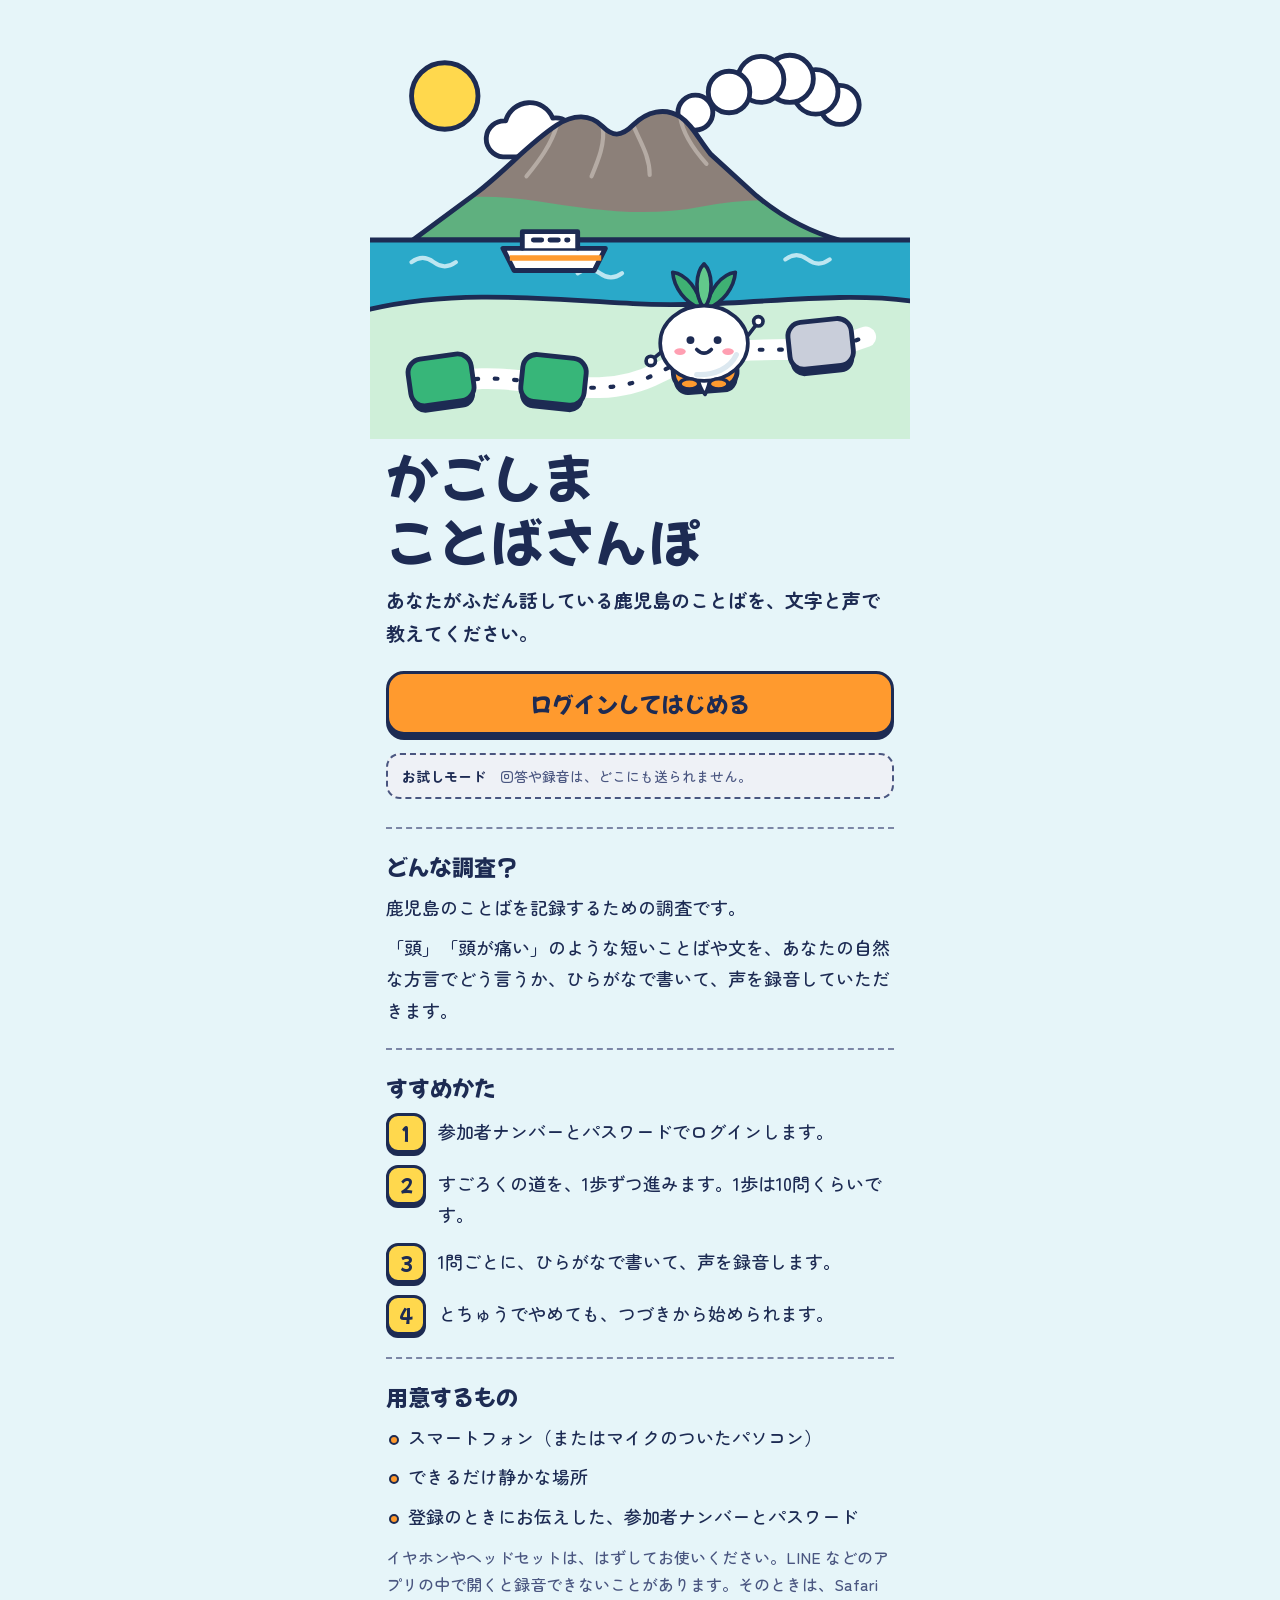
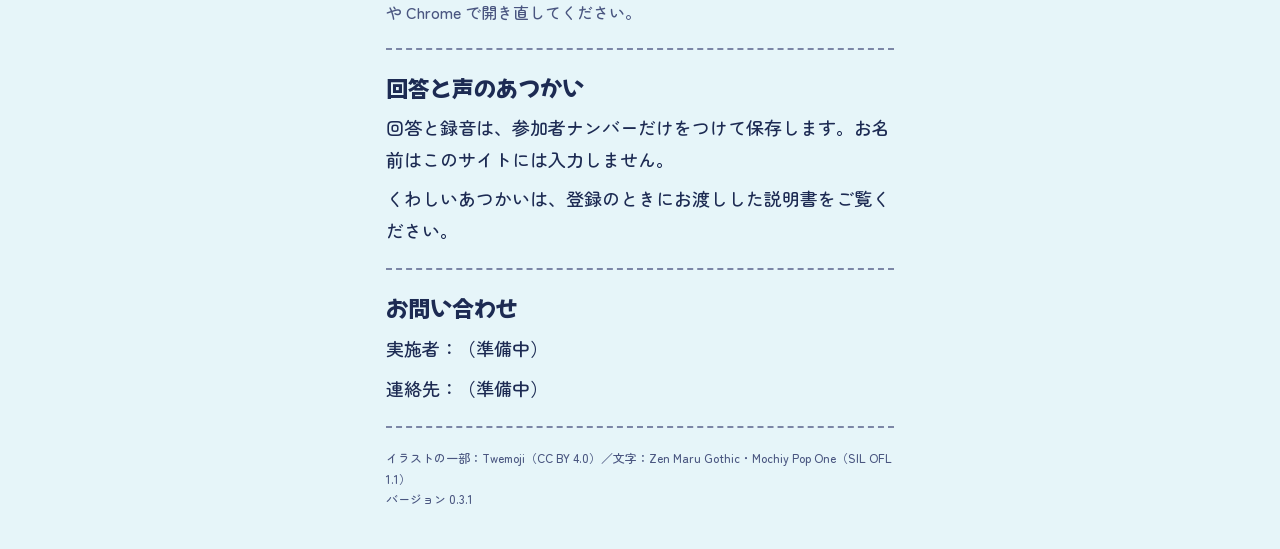
==== index.html @ e58aa7fc "はじめのマスの呼び名を「ふりだし」から「スタート」に変える（0.3.1） 「ふりだし」は「積み重ねてきたものが最初にもどる」という意味でも使われるため。 地図のマス、読み上げ用の説明、録音のれんしゅう" ====
<!doctype html>
<html lang="ja">
<head>
<meta charset="utf-8">
<meta name="viewport" content="width=device-width, initial-scale=1, viewport-fit=cover">
<meta name="color-scheme" content="light">
<meta name="theme-color" content="#E6F5F9">
<meta name="robots" content="noindex">
<title>かごしま ことばさんぽ</title>
<link rel="icon" href="images/favicon.svg" type="image/svg+xml">
<link rel="stylesheet" href="css/fonts.css?v=4">
<link rel="stylesheet" href="css/styles.css?v=4">
</head>
<body>
<div id="app" class="app">
  <!-- 画面のプログラムが動くまで（または動かないとき）に見える案内 -->
  <div class="boot" id="boot">
    <p class="boot__title">かごしま ことばさんぽ</p>
    <p class="boot__msg" id="boot-msg">読みこんでいます…</p>
    <noscript>
      <p class="boot__msg">このページを使うには、ブラウザの JavaScript を「オン」にしてください。</p>
    </noscript>
  </div>
</div>
<div id="layer" class="layer"></div>

<script>
  // 数秒たっても画面が出ないときの案内（古いブラウザなど）
  window.setTimeout(function () {
    var el = document.getElementById('boot-msg');
    if (el) el.textContent = '画面を表示できませんでした。ブラウザを新しくするか、別のブラウザ（Chrome や Safari）でお試しください。';
  }, 8000);
</script>
<script src="config.js?v=4"></script>
<script src="js/util.js?v=4"></script>
<script src="js/art.js?v=4"></script>
<script src="js/demo-data.js?v=4"></script>
<script src="js/api.js?v=4"></script>
<script src="js/db.js?v=4"></script>
<script src="js/sync.js?v=4"></script>
<script src="js/recorder.js?v=4"></script>
<script src="js/screens.js?v=4"></script>
<script src="js/app.js?v=4"></script>
</body>
</html>
---- css/fonts.css ----
/* 自動生成（tools/build-assets.js）。フォントはサイト内に置き、外部サービスへは接続しません。 */
@font-face {
  font-family: 'Zen Maru Gothic';
  font-style: normal;
  font-display: swap;
  font-weight: 500;
  src: url(../fonts/zen-maru-gothic/zen-maru-gothic-2-500-normal.woff2) format('woff2');
  unicode-range: U+ffd7,U+ffda-ffdc,U+ffe0-ffe2,U+ffe4,U+ffe6,U+ffe8-ffee,U+1f100-1f10c,U+1f110-1f16c,U+1f170-1f1ac,U+1f200-1f202,U+1f210-1f234;
}

@font-face {
  font-family: 'Zen Maru Gothic';
  font-style: normal;
  font-display: swap;
  font-weight: 500;
  src: url(../fonts/zen-maru-gothic/zen-maru-gothic-3-500-normal.woff2) format('woff2');
  unicode-range: U+fa10,U+fa12-fa6d,U+fb00-fb04,U+fe10-fe19,U+fe30-fe42,U+fe44-fe52,U+fe54-fe66,U+fe68-fe6b,U+ff02,U+ff04,U+ff07,U+ff51,U+ff5b,U+ff5d,U+ff5f-ff60,U+ff66,U+ff69,U+ff87,U+ffa1-ffbe,U+ffc2-ffc7,U+ffca-ffcf,U+ffd2-ffd6;
}

@font-face {
  font-family: 'Zen Maru Gothic';
  font-style: normal;
  font-display: swap;
  font-weight: 500;
  src: url(../fonts/zen-maru-gothic/zen-maru-gothic-4-500-normal.woff2) format('woff2');
  unicode-range: U+f92d-f959,U+f95b-f9f2,U+f9f4-fa0b,U+fa0e-fa0f;
}

@font-face {
  font-family: 'Zen Maru Gothic';
  font-style: normal;
  font-display: swap;
  font-weight: 500;
  src: url(../fonts/zen-maru-gothic/zen-maru-gothic-5-500-normal.woff2) format('woff2');
  unicode-range: U+9e8b-9e8c,U+9e8e-9e8f,U+9e91-9e92,U+9e95-9e96,U+9e98,U+9e9b,U+9e9d-9e9e,U+9ea4-9ea5,U+9ea8-9eaa,U+9eac-9eb0,U+9eb3-9eb5,U+9eb8,U+9ebc-9ebf,U+9ec3,U+9ec6,U+9ec8,U+9ecb-9ecd,U+9ecf-9ed1,U+9ed4-9ed5,U+9ed8,U+9edb-9ee0,U+9ee4-9ee5,U+9ee7-9ee8,U+9eec-9ef2,U+9ef4-9ef9,U+9efb-9eff,U+9f02-9f03,U+9f07-9f09,U+9f0e-9f12,U+9f14-9f17,U+9f19-9f1b,U+9f1f-9f22,U+9f26,U+9f2a-9f2c,U+9f2f,U+9f31-9f32,U+9f34,U+9f37,U+9f39-9f3a,U+9f3c-9f3f,U+9f41,U+9f43-9f47,U+9f4a,U+9f4e-9f50,U+9f52-9f58,U+9f5a,U+9f5d-9f61,U+9f63,U+9f66-9f6a,U+9f6c-9f73,U+9f75-9f77,U+9f7a,U+9f7d,U+9f7f,U+9f8f-9f92,U+9f94-9f97,U+9f99,U+9f9c-9fa3,U+9fa5,U+9fb4,U+9fbc-9fc2,U+9fc4,U+9fc6,U+9fcc,U+f900-f92c;
}

@font-face {
  font-family: 'Zen Maru Gothic';
  font-style: normal;
  font-display: swap;
  font-weight: 500;
  src: url(../fonts/zen-maru-gothic/zen-maru-gothic-6-500-normal.woff2) format('woff2');
  unicode-range: U+9c3e,U+9c41,U+9c43-9c4a,U+9c4e-9c50,U+9c52-9c54,U+9c56,U+9c58,U+9c5a-9c61,U+9c63,U+9c65,U+9c67-9c6b,U+9c6d-9c6e,U+9c70,U+9c72,U+9c75-9c78,U+9c7a-9c7c,U+9ce6-9ce7,U+9ceb-9cec,U+9cf0,U+9cf2,U+9cf6-9cf7,U+9cf9,U+9d02-9d03,U+9d06-9d09,U+9d0b,U+9d0e,U+9d11-9d12,U+9d15,U+9d17-9d18,U+9d1b-9d1f,U+9d23,U+9d26,U+9d2a-9d2c,U+9d2f-9d30,U+9d32-9d34,U+9d3a,U+9d3c-9d3f,U+9d41-9d48,U+9d4a,U+9d50-9d54,U+9d59,U+9d5d-9d65,U+9d69-9d6c,U+9d6f-9d70,U+9d72-9d73,U+9d76-9d77,U+9d7a-9d7c,U+9d7e,U+9d83-9d84,U+9d86-9d87,U+9d89-9d8a,U+9d8d-9d8e,U+9d92-9d93,U+9d95-9d9a,U+9da1,U+9da4,U+9da9-9dac,U+9dae,U+9db1-9db2,U+9db5,U+9db8-9dbd,U+9dbf-9dc4,U+9dc6-9dc7,U+9dc9-9dca,U+9dcf,U+9dd3-9dd7,U+9dd9-9dda,U+9dde-9de0,U+9de3,U+9de5-9de7,U+9de9,U+9deb,U+9ded-9df0,U+9df3-9df4,U+9df8,U+9dfd-9dfe,U+9e02,U+9e07,U+9e0a,U+9e0d-9e0e,U+9e10-9e12,U+9e15-9e16,U+9e19-9e1f,U+9e75,U+9e79-9e7d,U+9e80-9e85,U+9e87-9e88;
}

@font-face {
  font-family: 'Zen Maru Gothic';
  font-style: normal;
  font-display: swap;
  font-weight: 500;
  src: url(../fonts/zen-maru-gothic/zen-maru-gothic-7-500-normal.woff2) format('woff2');
  unicode-range: U+9ae5-9ae7,U+9ae9,U+9aeb-9aec,U+9aee-9aef,U+9af1-9af5,U+9af7,U+9af9-9afb,U+9afd,U+9aff-9b06,U+9b08-9b09,U+9b0b-9b0e,U+9b10,U+9b12,U+9b16,U+9b18-9b1d,U+9b1f-9b20,U+9b22-9b23,U+9b25-9b2f,U+9b32-9b35,U+9b37,U+9b39-9b3b,U+9b3d,U+9b43-9b44,U+9b48,U+9b4b-9b4f,U+9b51,U+9b55-9b58,U+9b5b,U+9b5e,U+9b61,U+9b63,U+9b65-9b66,U+9b68,U+9b6a-9b6f,U+9b72-9b79,U+9b7f-9b80,U+9b83-9b87,U+9b89-9b8b,U+9b8d,U+9b8f-9b94,U+9b96-9b97,U+9b9a,U+9b9d-9ba0,U+9ba6-9ba7,U+9ba9-9baa,U+9bac,U+9bb0-9bb2,U+9bb4,U+9bb7-9bb9,U+9bbb-9bbc,U+9bbe-9bc1,U+9bc6-9bc8,U+9bca,U+9bce-9bd2,U+9bd4,U+9bd7-9bd8,U+9bdd,U+9bdf,U+9be1-9be5,U+9be7,U+9bea-9beb,U+9bee-9bf3,U+9bf5,U+9bf7-9bfa,U+9bfd,U+9bff-9c00,U+9c02,U+9c04,U+9c06,U+9c08-9c0d,U+9c0f-9c16,U+9c18-9c1e,U+9c21-9c2a,U+9c2d-9c32,U+9c35-9c37,U+9c39-9c3a,U+9c3d;
}

@font-face {
  font-family: 'Zen Maru Gothic';
  font-style: normal;
  font-display: swap;
  font-weight: 500;
  src: url(../fonts/zen-maru-gothic/zen-maru-gothic-8-500-normal.woff2) format('woff2');
  unicode-range: U+98eb,U+98ed-98ee,U+98f0-98f1,U+98f3,U+98f6,U+9902,U+9907-9909,U+9911-9912,U+9914-9918,U+991a-9922,U+9924,U+9926-9927,U+992b-992c,U+992e,U+9931-9935,U+9939-993e,U+9940-9942,U+9945-9949,U+994b-994e,U+9950-9952,U+9954-9955,U+9958-9959,U+995b-995c,U+995e-9960,U+9963,U+9997-9998,U+999b,U+999d-999f,U+99a3,U+99a5-99a6,U+99a8,U+99ad-99ae,U+99b0-99b2,U+99b5,U+99b9-99ba,U+99bc-99bd,U+99bf,U+99c1,U+99c3,U+99c8-99c9,U+99d1,U+99d3-99d5,U+99d8-99df,U+99e1-99e2,U+99e7,U+99ea-99ee,U+99f0-99f2,U+99f4-99f5,U+99f8-99f9,U+99fb-99fe,U+9a01-9a05,U+9a08,U+9a0a-9a0c,U+9a0f-9a11,U+9a16,U+9a1a,U+9a1e,U+9a20,U+9a22-9a24,U+9a27,U+9a2b,U+9a2d-9a2e,U+9a31,U+9a33,U+9a35-9a38,U+9a3e,U+9a40-9a45,U+9a47,U+9a4a-9a4e,U+9a51-9a52,U+9a54-9a58,U+9a5b,U+9a5d,U+9a5f,U+9a62,U+9a64-9a65,U+9a69-9a6c,U+9aaa,U+9aac-9ab0,U+9ab2,U+9ab4-9ab7,U+9ab9,U+9abb-9ac1,U+9ac3,U+9ac6,U+9ac8,U+9ace-9ad3,U+9ad5-9ad7,U+9adb-9adc,U+9ade-9ae0,U+9ae2-9ae4;
}

@font-face {
  font-family: 'Zen Maru Gothic';
  font-style: normal;
  font-display: swap;
  font-weight: 500;
  src: url(../fonts/zen-maru-gothic/zen-maru-gothic-9-500-normal.woff2) format('woff2');
  unicode-range: U+971d,U+9721-9724,U+9728,U+972a,U+9730-9731,U+9733,U+9736,U+9738-9739,U+973b,U+973d-973e,U+9741-9744,U+9746-974a,U+974d-974f,U+9751,U+9755,U+9757-9758,U+975a-975c,U+9760-9761,U+9763-9764,U+9766-9768,U+976a-976b,U+976e,U+9771,U+9773,U+9776-977d,U+977f-9781,U+9785-9786,U+9789,U+978b,U+978f-9790,U+9795-9797,U+9799-979a,U+979c,U+979e-97a0,U+97a2-97a3,U+97a6,U+97a8,U+97ab-97ac,U+97ae,U+97b1-97b6,U+97b8-97ba,U+97bc,U+97be-97bf,U+97c1,U+97c3-97ce,U+97d0-97d1,U+97d4,U+97d7-97d9,U+97db-97de,U+97e0-97e1,U+97e4,U+97e6,U+97ed-97ef,U+97f1-97f2,U+97f4-97f8,U+97fa,U+9804,U+9807,U+980a,U+980c-980f,U+9814,U+9816-9817,U+9819-981a,U+981c,U+981e,U+9820-9821,U+9823-9826,U+982b,U+982e-9830,U+9832-9835,U+9837,U+9839,U+983d-983e,U+9844,U+9846-9847,U+984a-984b,U+984f,U+9851-9853,U+9856-9857,U+9859-985b,U+9862-9863,U+9865-9866,U+986a-986c,U+986f-9871,U+9873-9875,U+98aa-98ab,U+98ad-98ae,U+98b0-98b1,U+98b4,U+98b6-98b8,U+98ba-98bc,U+98bf,U+98c2-98c8,U+98cb-98cc,U+98ce,U+98dc,U+98de,U+98e0-98e1,U+98e3,U+98e5-98e7,U+98e9-98ea;
}

@font-face {
  font-family: 'Zen Maru Gothic';
  font-style: normal;
  font-display: swap;
  font-weight: 500;
  src: url(../fonts/zen-maru-gothic/zen-maru-gothic-10-500-normal.woff2) format('woff2');
  unicode-range: U+944a,U+944c,U+9452-9453,U+9455,U+9459-945c,U+945e-9463,U+9468,U+946a-946b,U+946d-9472,U+9475,U+9477,U+947c-947f,U+9481,U+9483-9485,U+9578-9579,U+957e-957f,U+9582,U+9584,U+9586-9588,U+958a,U+958c-958f,U+9592,U+9594,U+9596,U+9598-9599,U+959d-95a1,U+95a4,U+95a6-95a9,U+95ab-95ad,U+95b1,U+95b4,U+95b6,U+95b9-95bf,U+95c3,U+95c6,U+95c8-95cd,U+95d0-95d6,U+95d9-95da,U+95dc-95e2,U+95e4-95e6,U+95e8,U+961d-961e,U+9621-9622,U+9624-9626,U+9628,U+962c,U+962e-962f,U+9631,U+9633-9634,U+9637-963a,U+963c-963d,U+9641-9642,U+964b-964c,U+964f,U+9652,U+9654,U+9656-9658,U+965c-965f,U+9661,U+9666,U+966a,U+966c,U+966e,U+9672,U+9674,U+9677,U+967b-967c,U+967e-967f,U+9681-9684,U+9689,U+968b,U+968d,U+9691,U+9695-9698,U+969a,U+969d,U+969f,U+96a4-96aa,U+96ae-96b4,U+96b6,U+96b8-96bb,U+96bd,U+96c1,U+96c9-96cb,U+96cd-96ce,U+96d2,U+96d5-96d6,U+96d8-96da,U+96dc-96df,U+96e9,U+96ef,U+96f1,U+96f9-96fa,U+9702-9706,U+9708-9709,U+970d-970f,U+9711,U+9713-9714,U+9716,U+9719-971b;
}

@font-face {
  font-family: 'Zen Maru Gothic';
  font-style: normal;
  font-display: swap;
  font-weight: 500;
  src: url(../fonts/zen-maru-gothic/zen-maru-gothic-11-500-normal.woff2) format('woff2');
  unicode-range: U+92bc-92bd,U+92bf-92c3,U+92c5-92c8,U+92cb-92d0,U+92d2-92d3,U+92d5,U+92d7-92d9,U+92dc-92dd,U+92df-92e1,U+92e3-92e5,U+92e7-92ea,U+92ec,U+92ee,U+92f0,U+92f2,U+92f7-92fb,U+92ff-9300,U+9302,U+9304,U+9308,U+930d,U+930f-9311,U+9314-9315,U+9318-931a,U+931c-931f,U+9321-9325,U+9327-932b,U+932e,U+9333-9337,U+933a-933b,U+9344,U+9347-934a,U+934d,U+9350-9352,U+9354-9358,U+935a,U+935c,U+935e,U+9360,U+9364-9365,U+9367,U+9369-936d,U+936f-9371,U+9373-9374,U+9376,U+937a,U+937d-9382,U+9388,U+938a-938b,U+938d,U+938f,U+9392,U+9394-9395,U+9397-9398,U+939a-939b,U+939e,U+93a1,U+93a3-93a4,U+93a6,U+93a8-93a9,U+93ab-93ad,U+93b0,U+93b4-93b6,U+93b9-93bb,U+93c1,U+93c3-93cd,U+93d0-93d1,U+93d3,U+93d6-93d9,U+93dc-93df,U+93e2,U+93e4-93e8,U+93f1,U+93f5,U+93f7-93fb,U+93fd,U+9401-9404,U+9407-9409,U+940d-9410,U+9413-9417,U+9419-941a,U+941f,U+9421,U+942b,U+942e-942f,U+9431-9434,U+9436,U+9438,U+943a-943b,U+943d,U+943f,U+9441,U+9443-9445,U+9448;
}

@font-face {
  font-family: 'Zen Maru Gothic';
  font-style: normal;
  font-display: swap;
  font-weight: 500;
  src: url(../fonts/zen-maru-gothic/zen-maru-gothic-12-500-normal.woff2) format('woff2');
  unicode-range: U+9143,U+9146-914c,U+914f,U+9153,U+9156-915b,U+9161,U+9163-9165,U+9167,U+9169,U+916d,U+9172-9174,U+9179-917b,U+9181-9183,U+9185-9187,U+9189-918b,U+918e,U+9191,U+9193-9195,U+9197-9198,U+919e,U+91a1-91a2,U+91a6,U+91a8,U+91aa-91b6,U+91ba-91bd,U+91bf-91c6,U+91c9,U+91cb,U+91d0,U+91d3-91d4,U+91d6-91d7,U+91d9-91db,U+91de-91df,U+91e1,U+91e4-91e6,U+91e9-91ea,U+91ec-91f1,U+91f5-91f7,U+91f9,U+91fb-91fd,U+91ff-9201,U+9204-9207,U+9209-920a,U+920c,U+920e,U+9210-9218,U+921c-921e,U+9223-9226,U+9228-9229,U+922c,U+922e-9230,U+9233,U+9235-923a,U+923c,U+923e-9240,U+9242-9243,U+9245-924b,U+924d-9251,U+9256-925a,U+925c-925e,U+9260-9261,U+9264-9269,U+926e-9270,U+9275-9279,U+927b-927f,U+9288-928a,U+928d-928e,U+9291-9293,U+9295-9297,U+9299,U+929b-929c,U+929f-92a0,U+92a4-92a5,U+92a7-92a8,U+92ab,U+92af,U+92b2-92b3,U+92b6-92bb;
}

@font-face {
  font-family: 'Zen Maru Gothic';
  font-style: normal;
  font-display: swap;
  font-weight: 500;
  src: url(../fonts/zen-maru-gothic/zen-maru-gothic-13-500-normal.woff2) format('woff2');
  unicode-range: U+8f52-8f55,U+8f57-8f58,U+8f5c-8f5e,U+8f61-8f66,U+8f9c-8f9d,U+8f9f-8fa2,U+8fa4-8fa8,U+8fad-8faf,U+8fb4-8fb8,U+8fbe,U+8fc0-8fc2,U+8fc6,U+8fc8,U+8fca-8fcb,U+8fcd,U+8fd0,U+8fd2-8fd3,U+8fd5,U+8fda,U+8fe0,U+8fe2-8fe5,U+8fe8-8fea,U+8fed-8fef,U+8ff1,U+8ff4-8ff6,U+8ff8-8ffb,U+8ffe,U+9002,U+9004-9005,U+9008,U+900b-900e,U+9011,U+9013,U+9015-9016,U+9018,U+901b,U+901e,U+9021,U+9027-902a,U+902c-902d,U+902f,U+9033-9037,U+9039,U+903c,U+903e-903f,U+9041,U+9043-9044,U+9049,U+904c,U+904f-9052,U+9056,U+9058,U+905b-905e,U+9062,U+9066-9068,U+906c,U+906f-9070,U+9072,U+9074,U+9076,U+9079,U+9080-9083,U+9085,U+9087-9088,U+908b-908c,U+908e-9090,U+9095,U+9097-9099,U+909b,U+90a0-90a2,U+90a5,U+90a8,U+90af-90b6,U+90bd-90be,U+90c3-90c5,U+90c7-90c9,U+90cc,U+90d2,U+90d5,U+90d7-90d9,U+90db-90df,U+90e2,U+90e4-90e5,U+90eb,U+90ef-90f0,U+90f2,U+90f4,U+90f6,U+90fe-9100,U+9102,U+9104-9106,U+9108,U+910d,U+9110,U+9112,U+9114-911a,U+911c,U+911e,U+9120,U+9122-9123,U+9125,U+9127,U+9129,U+912d-9132,U+9134,U+9136-9137,U+9139-913a,U+913c-913d;
}

@font-face {
  font-family: 'Zen Maru Gothic';
  font-style: normal;
  font-display: swap;
  font-weight: 500;
  src: url(../fonts/zen-maru-gothic/zen-maru-gothic-14-500-normal.woff2) format('woff2');
  unicode-range: U+8dc0,U+8dc2,U+8dc5-8dc8,U+8dca-8dcc,U+8dce-8dcf,U+8dd1,U+8dd4-8dd7,U+8dd9-8ddb,U+8ddf,U+8de3-8de5,U+8de7,U+8dea-8dec,U+8df0-8df2,U+8df4,U+8dfc-8dfd,U+8dff,U+8e01,U+8e04-8e06,U+8e08-8e09,U+8e0b-8e0c,U+8e10-8e11,U+8e14,U+8e16,U+8e1d-8e23,U+8e26-8e27,U+8e30-8e31,U+8e33-8e39,U+8e3d,U+8e40-8e42,U+8e44,U+8e47-8e50,U+8e54-8e55,U+8e59,U+8e5b-8e64,U+8e69,U+8e6c-8e6d,U+8e6f-8e72,U+8e75-8e77,U+8e79-8e7c,U+8e81-8e85,U+8e89,U+8e8b,U+8e90-8e95,U+8e98-8e9b,U+8e9d-8e9e,U+8ea1-8ea2,U+8ea7,U+8ea9-8eaa,U+8eac-8eb1,U+8eb3,U+8eb5-8eb6,U+8eba-8ebb,U+8ebe,U+8ec0-8ec1,U+8ec3-8ec8,U+8ecb,U+8ecf,U+8ed1,U+8ed4,U+8edb-8edc,U+8ee3,U+8ee8,U+8eeb,U+8eed-8eee,U+8ef0-8ef1,U+8ef7,U+8ef9-8efc,U+8efe,U+8f00,U+8f02,U+8f05,U+8f07-8f08,U+8f0a,U+8f0f-8f10,U+8f12-8f13,U+8f15-8f19,U+8f1b-8f1c,U+8f1e-8f21,U+8f23,U+8f25-8f28,U+8f2b-8f2f,U+8f33-8f37,U+8f39-8f3b,U+8f3e,U+8f40-8f43,U+8f45-8f47,U+8f49-8f4a,U+8f4c-8f4f,U+8f51;
}

@font-face {
  font-family: 'Zen Maru Gothic';
  font-style: normal;
  font-display: swap;
  font-weight: 500;
  src: url(../fonts/zen-maru-gothic/zen-maru-gothic-15-500-normal.woff2) format('woff2');
  unicode-range: U+8b2d,U+8b30,U+8b37,U+8b3c,U+8b3e,U+8b41-8b46,U+8b48-8b49,U+8b4c-8b4f,U+8b51-8b54,U+8b56,U+8b59,U+8b5b,U+8b5e-8b5f,U+8b63,U+8b69,U+8b6b-8b6d,U+8b6f,U+8b71,U+8b74,U+8b76,U+8b78-8b79,U+8b7c-8b81,U+8b84-8b85,U+8b8a-8b8f,U+8b92-8b96,U+8b99-8b9a,U+8b9c-8ba0,U+8c38-8c3a,U+8c3d-8c3f,U+8c41,U+8c45,U+8c47-8c49,U+8c4b-8c4c,U+8c4e-8c51,U+8c53-8c55,U+8c57-8c59,U+8c5b,U+8c5d,U+8c62-8c64,U+8c66,U+8c68-8c69,U+8c6b-8c6d,U+8c73,U+8c75-8c76,U+8c78,U+8c7a-8c7c,U+8c7e,U+8c82,U+8c85-8c87,U+8c89-8c8b,U+8c8d-8c8e,U+8c90,U+8c92-8c94,U+8c98-8c99,U+8c9b-8c9c,U+8c9f,U+8ca4,U+8cad-8cae,U+8cb2-8cb3,U+8cb6,U+8cb9-8cba,U+8cbd,U+8cc1-8cc2,U+8cc4-8cc6,U+8cc8-8cc9,U+8ccb,U+8ccd-8ccf,U+8cd2,U+8cd5-8cd6,U+8cd9-8cda,U+8cdd,U+8ce1,U+8ce3-8ce4,U+8ce6,U+8ce8,U+8cec,U+8cef-8cf2,U+8cf4-8cf5,U+8cf7-8cf8,U+8cfa-8cfb,U+8cfd-8cff,U+8d01,U+8d03-8d04,U+8d07,U+8d09-8d0b,U+8d0d-8d10,U+8d12-8d14,U+8d16-8d17,U+8d1b-8d1d,U+8d65,U+8d67,U+8d69,U+8d6b-8d6e,U+8d71,U+8d73,U+8d76,U+8d7f,U+8d81-8d82,U+8d84,U+8d88,U+8d8d,U+8d90-8d91,U+8d95,U+8d99,U+8d9e-8da0,U+8da6,U+8da8,U+8dab-8dac,U+8daf,U+8db2,U+8db5,U+8db7,U+8db9-8dbc,U+8dbe;
}

@font-face {
  font-family: 'Zen Maru Gothic';
  font-style: normal;
  font-display: swap;
  font-weight: 500;
  src: url(../fonts/zen-maru-gothic/zen-maru-gothic-16-500-normal.woff2) format('woff2');
  unicode-range: U+8973-8975,U+8977,U+897a-897e,U+8980,U+8983,U+8988-898a,U+898d,U+8990,U+8993-8995,U+8998,U+899b-899c,U+899f-89a1,U+89a5-89a6,U+89a9,U+89ac,U+89af-89b0,U+89b2,U+89b4-89b7,U+89ba,U+89bc-89bd,U+89bf-89c1,U+89d4-89d8,U+89da,U+89dc-89dd,U+89e5,U+89e7,U+89e9,U+89eb,U+89ed,U+89f1,U+89f3-89f4,U+89f6,U+89f8-89f9,U+89fd,U+89ff,U+8a01,U+8a04-8a05,U+8a07,U+8a0c,U+8a0f-8a12,U+8a14-8a16,U+8a1b,U+8a1d-8a1e,U+8a20-8a22,U+8a24-8a26,U+8a2b-8a2c,U+8a2f,U+8a35-8a37,U+8a3b,U+8a3d-8a3e,U+8a40-8a41,U+8a43,U+8a45-8a49,U+8a4d-8a4e,U+8a51-8a54,U+8a56-8a58,U+8a5b-8a5d,U+8a61-8a62,U+8a65,U+8a67,U+8a6c-8a6d,U+8a75-8a77,U+8a79-8a7c,U+8a7e-8a80,U+8a82-8a86,U+8a8b,U+8a8f-8a92,U+8a96-8a97,U+8a99-8a9a,U+8a9f,U+8aa1,U+8aa3,U+8aa5-8aaa,U+8aae-8aaf,U+8ab3,U+8ab6-8ab7,U+8abb-8abc,U+8abe,U+8ac2-8ac4,U+8ac6,U+8ac8-8aca,U+8acc-8acd,U+8ad0-8ad1,U+8ad3-8ad5,U+8ad7,U+8ada-8ae2,U+8ae4,U+8ae7,U+8aeb-8aec,U+8aee,U+8af0-8af1,U+8af3-8af7,U+8afa,U+8afc,U+8aff,U+8b01-8b02,U+8b04-8b07,U+8b0a-8b0d,U+8b0f-8b11,U+8b14,U+8b16,U+8b1a,U+8b1c,U+8b1e-8b20,U+8b26,U+8b28,U+8b2b-8b2c;
}

@font-face {
  font-family: 'Zen Maru Gothic';
  font-style: normal;
  font-display: swap;
  font-weight: 500;
  src: url(../fonts/zen-maru-gothic/zen-maru-gothic-17-500-normal.woff2) format('woff2');
  unicode-range: U+87e2-87e6,U+87ea-87ed,U+87ef,U+87f1,U+87f3,U+87f5-87f8,U+87fa-87fb,U+87fe-87ff,U+8801,U+8803,U+8805-8807,U+8809-880b,U+880d-8816,U+8818-881c,U+881e-881f,U+8821-8822,U+8827-8828,U+882d-882e,U+8830-8832,U+8835-8836,U+8839-883c,U+8841-8845,U+8848-884b,U+884d-884e,U+8851-8852,U+8855-8856,U+8858-885a,U+885c,U+885e-8860,U+8862,U+8864,U+8869,U+886b,U+886e-886f,U+8871-8872,U+8875,U+8877,U+8879,U+887b,U+887d-887e,U+8880-8882,U+8888,U+888d,U+8892,U+8897-889c,U+889e-88a0,U+88a2,U+88a4,U+88a8,U+88aa,U+88ae,U+88b0-88b1,U+88b5,U+88b7,U+88ba,U+88bc-88c0,U+88c3-88c4,U+88c6,U+88ca-88ce,U+88d1-88d4,U+88d8-88d9,U+88db,U+88dd-88e1,U+88e7-88e8,U+88ef-88f2,U+88f4-88f5,U+88f7,U+88f9,U+88fc,U+8901-8902,U+8904,U+8906,U+890a,U+890c-890f,U+8913,U+8915-8916,U+8918-891a,U+891c-891e,U+8920,U+8925-8928,U+892a-892b,U+8930-8932,U+8935-893b,U+893e,U+8940-8946,U+8949,U+894c-894d,U+894f,U+8952,U+8956-8957,U+895a-895c,U+895e,U+8960-8964,U+8966,U+896a-896b,U+896d-8970;
}

@font-face {
  font-family: 'Zen Maru Gothic';
  font-style: normal;
  font-display: swap;
  font-weight: 500;
  src: url(../fonts/zen-maru-gothic/zen-maru-gothic-18-500-normal.woff2) format('woff2');
  unicode-range: U+8655-8659,U+865b,U+865d-8664,U+8667,U+8669,U+866c,U+866f,U+8671,U+8675-8677,U+867a-867b,U+867d,U+8687-8689,U+868b-868d,U+8691,U+8693,U+8695-8696,U+8698,U+869a,U+869c-869d,U+86a1,U+86a3-86a4,U+86a6-86ab,U+86ad,U+86af-86b1,U+86b3-86b9,U+86bf-86c1,U+86c3-86c6,U+86c9,U+86cb,U+86ce,U+86d1-86d2,U+86d4-86d5,U+86d7,U+86da,U+86dc,U+86de-86e0,U+86e3-86e7,U+86e9,U+86ec-86ed,U+86ef,U+86f8-86fe,U+8700,U+8703-870b,U+870d-8714,U+8719-871a,U+871e-871f,U+8721-8723,U+8725,U+8728-8729,U+872e-872f,U+8731-8732,U+8734,U+8737,U+8739-8740,U+8743,U+8745,U+8749,U+874b-874e,U+8751,U+8753,U+8755,U+8757-8759,U+875d,U+875f-8761,U+8763-8766,U+8768,U+876a,U+876e-876f,U+8771-8772,U+8774,U+8778,U+877b-877c,U+877f,U+8782-8789,U+878b-878c,U+878e,U+8790,U+8793,U+8795,U+8797-8799,U+879e-87a0,U+87a2-87a3,U+87a7,U+87ab-87af,U+87b1,U+87b3,U+87b5,U+87bb,U+87bd-87c1,U+87c4,U+87c6-87cb,U+87ce,U+87d0,U+87d2,U+87d5-87d6,U+87d9-87da,U+87dc,U+87df-87e0;
}

@font-face {
  font-family: 'Zen Maru Gothic';
  font-style: normal;
  font-display: swap;
  font-weight: 500;
  src: url(../fonts/zen-maru-gothic/zen-maru-gothic-19-500-normal.woff2) format('woff2');
  unicode-range: U+84b4,U+84b9-84bb,U+84bd-84c2,U+84c6-84ca,U+84cc-84d1,U+84d3,U+84d6,U+84d9-84da,U+84dc,U+84e7,U+84ea,U+84ec,U+84ef-84f2,U+84f4,U+84f7,U+84fa-84fd,U+84ff-8500,U+8502-8503,U+8506-8507,U+850c,U+850e,U+8510,U+8514-8515,U+8517-8518,U+851a-851c,U+851e-851f,U+8521-8525,U+8527,U+852a-852c,U+852f,U+8532-8534,U+8536,U+853e-8541,U+8543,U+8546,U+8548,U+854a-854b,U+854f-8553,U+8555-855a,U+855c-8564,U+8569-856b,U+856d,U+856f,U+8577,U+8579-857b,U+857d-8581,U+8585-8586,U+8588-858c,U+858f-8591,U+8593,U+8597-8598,U+859b-859d,U+859f-85a0,U+85a2,U+85a4-85a5,U+85a7-85a8,U+85ad-85b0,U+85b4,U+85b6-85ba,U+85bc-85bf,U+85c1-85c2,U+85c7,U+85c9-85cb,U+85ce-85d0,U+85d5,U+85d8-85da,U+85dc,U+85df-85e1,U+85e5-85e6,U+85e8,U+85ed,U+85f3-85f4,U+85f6-85f7,U+85f9-85fa,U+85fc,U+85fe-8600,U+8602,U+8604-8606,U+860a-860b,U+860d-860e,U+8610-8613,U+8616-861b,U+861e,U+8621-8622,U+8624,U+8627,U+8629,U+862f-8630,U+8636,U+8638-863a,U+863c-863d,U+863f-8642,U+8646,U+864d,U+8652-8654;
}

@font-face {
  font-family: 'Zen Maru Gothic';
  font-style: normal;
  font-display: swap;
  font-weight: 500;
  src: url(../fonts/zen-maru-gothic/zen-maru-gothic-20-500-normal.woff2) format('woff2');
  unicode-range: U+82e8,U+82ea,U+82ed,U+82ef,U+82f3-82f4,U+82f6-82f7,U+82f9,U+82fb,U+82fd-82fe,U+8300-8301,U+8303,U+8306-8308,U+830a-830c,U+8316-8318,U+831b,U+831d-831f,U+8321-8323,U+832b-8335,U+8337,U+833a,U+833c-833d,U+8340,U+8342-8347,U+834a,U+834d-8351,U+8353-8357,U+835a,U+8362-8363,U+8370,U+8373,U+8375,U+8378,U+837c-837d,U+837f-8380,U+8382,U+8384-8387,U+838a,U+838d-838e,U+8392-8396,U+8398-83a0,U+83a2,U+83a6-83ad,U+83b1,U+83b5,U+83bd-83c1,U+83c7,U+83c9,U+83ce-83d1,U+83d4,U+83d6,U+83d8,U+83dd,U+83df-83e1,U+83e5,U+83e8,U+83ea-83eb,U+83f0,U+83f2,U+83f4,U+83f6-83f9,U+83fb-83fd,U+8401,U+8403-8404,U+8406-8407,U+840a-840b,U+840d,U+840f,U+8411,U+8413,U+8415,U+8417,U+8419,U+8420,U+8422,U+842a,U+842f,U+8431,U+8435,U+8438-8439,U+843c,U+8445-8448,U+844a,U+844d-844f,U+8451-8452,U+8456,U+8458-845a,U+845c,U+845f-8462,U+8464-8467,U+8469-846b,U+846d-8470,U+8473-8474,U+8476-847a,U+847c-847d,U+8481-8482,U+8484-8485,U+848b,U+8490,U+8492-8493,U+8495,U+8497,U+849c,U+849e-849f,U+84a1,U+84a6,U+84a8-84aa,U+84ad,U+84af,U+84b1;
}

@font-face {
  font-family: 'Zen Maru Gothic';
  font-style: normal;
  font-display: swap;
  font-weight: 500;
  src: url(../fonts/zen-maru-gothic/zen-maru-gothic-21-500-normal.woff2) format('woff2');
  unicode-range: U+814a,U+814c,U+8151-8153,U+8157,U+815f-8161,U+8165-8169,U+816d-816f,U+8171,U+8173-8174,U+8177,U+8180-8186,U+8188,U+818a-818b,U+818e,U+8190,U+8193,U+8195-8196,U+8198,U+819b,U+819e,U+81a0,U+81a2,U+81a4,U+81a9,U+81ae,U+81b0,U+81b2,U+81b4-81b5,U+81b8,U+81ba-81bb,U+81bd-81be,U+81c0-81c3,U+81c5-81c6,U+81c8-81cb,U+81cd-81cf,U+81d1,U+81d5-81db,U+81dd-81e1,U+81e4-81e5,U+81e7,U+81eb-81ec,U+81ef-81f2,U+81f5-81f6,U+81f8-81fb,U+81fd-8205,U+8209-820b,U+820d,U+820f,U+8212-8214,U+8216,U+8219-821d,U+8221-8222,U+8228-8229,U+822b,U+822e,U+8232-8235,U+8237-8238,U+823a,U+823c,U+8240,U+8243-8246,U+8249,U+824b,U+824e-824f,U+8251,U+8256-825a,U+825c-825d,U+825f-8260,U+8262-8264,U+8267-8268,U+826a-826b,U+826d-826e,U+8271,U+8274,U+8277,U+8279,U+827b,U+827d-8281,U+8283-8284,U+8287,U+8289-828a,U+828d-828e,U+8291-8294,U+8296,U+8298-829b,U+829f-82a1,U+82a3-82a4,U+82a7-82ac,U+82ae,U+82b0,U+82b2,U+82b4,U+82b7,U+82ba-82bc,U+82be-82bf,U+82c5-82c6,U+82d0,U+82d2-82d3,U+82d5,U+82d9-82da,U+82dc,U+82de-82e4,U+82e7;
}

@font-face {
  font-family: 'Zen Maru Gothic';
  font-style: normal;
  font-display: swap;
  font-weight: 500;
  src: url(../fonts/zen-maru-gothic/zen-maru-gothic-22-500-normal.woff2) format('woff2');
  unicode-range: U+7f77-7f79,U+7f7d-7f80,U+7f82-7f83,U+7f86-7f88,U+7f8b-7f8d,U+7f8f-7f91,U+7f94,U+7f96-7f97,U+7f9a,U+7f9c-7f9d,U+7fa1-7fa3,U+7fa6,U+7faa,U+7fad-7faf,U+7fb2,U+7fb4,U+7fb6,U+7fb8-7fb9,U+7fbc,U+7fbf-7fc0,U+7fc3,U+7fc5-7fc6,U+7fc8,U+7fca,U+7fce-7fcf,U+7fd5,U+7fdb,U+7fdf,U+7fe1,U+7fe3,U+7fe5-7fe6,U+7fe8-7fe9,U+7feb-7fec,U+7fee-7ff0,U+7ff2-7ff3,U+7ff9-7ffa,U+7ffd-7fff,U+8002,U+8004,U+8006-8008,U+800a-800f,U+8011-8014,U+8016,U+8018-8019,U+801c-8021,U+8024,U+8026,U+8028,U+802c,U+802e,U+8030,U+8034-8035,U+8037,U+8039-8040,U+8043-8044,U+8046,U+804a,U+8052,U+8058,U+805a,U+805f-8060,U+8062,U+8064,U+8066,U+8068,U+806d,U+806f-8073,U+8075-8076,U+8079,U+807b,U+807d-8081,U+8084-8088,U+808b,U+808e,U+8093,U+8099-809a,U+809c,U+809e,U+80a4,U+80a6-80a7,U+80ab-80ad,U+80b1,U+80b8-80b9,U+80c4-80c5,U+80c8,U+80ca,U+80cd,U+80cf,U+80d2,U+80d4-80db,U+80dd,U+80e0,U+80e4-80e6,U+80ed-80f3,U+80f5-80f7,U+80f9-80fc,U+80fe,U+8101,U+8103,U+8109,U+810b,U+810d,U+8116-8118,U+811b-811c,U+811e,U+8120,U+8123-8124,U+8127,U+8129,U+812b-812c,U+812f-8130,U+8135,U+8139-813a,U+813c-813e,U+8141,U+8145-8147;
}

@font-face {
  font-family: 'Zen Maru Gothic';
  font-style: normal;
  font-display: swap;
  font-weight: 500;
  src: url(../fonts/zen-maru-gothic/zen-maru-gothic-23-500-normal.woff2) format('woff2');
  unicode-range: U+7d57,U+7d59-7d5d,U+7d63,U+7d65,U+7d67,U+7d6a,U+7d6e,U+7d70,U+7d72-7d73,U+7d78,U+7d7a-7d7b,U+7d7d,U+7d7f,U+7d81-7d83,U+7d85-7d86,U+7d88-7d89,U+7d8b-7d8d,U+7d8f,U+7d91,U+7d93,U+7d96-7d97,U+7d9b-7da0,U+7da2-7da3,U+7da6-7da7,U+7daa-7dac,U+7dae-7db0,U+7db3,U+7db5-7db9,U+7dbd,U+7dc0,U+7dc2-7dc7,U+7dcc-7dce,U+7dd0,U+7dd5-7dd9,U+7ddc-7dde,U+7de1-7de6,U+7dea-7ded,U+7df1-7df2,U+7df5-7df6,U+7df9-7dfa,U+7e00,U+7e05,U+7e08-7e0b,U+7e10-7e12,U+7e15,U+7e17,U+7e1c-7e1d,U+7e1f-7e23,U+7e27-7e28,U+7e2c-7e2d,U+7e2f,U+7e31-7e33,U+7e35-7e37,U+7e39-7e3b,U+7e3d,U+7e3f,U+7e43-7e48,U+7e4e,U+7e50,U+7e52,U+7e56,U+7e58-7e5a,U+7e5d-7e5f,U+7e61-7e62,U+7e65-7e67,U+7e69-7e6b,U+7e6d-7e6f,U+7e73,U+7e75,U+7e78-7e79,U+7e7b-7e7f,U+7e81-7e83,U+7e86-7e8a,U+7e8c-7e8e,U+7e90-7e96,U+7e98,U+7e9a-7e9f,U+7f38,U+7f3a-7f3f,U+7f43-7f45,U+7f47,U+7f4c-7f50,U+7f52-7f55,U+7f58,U+7f5b-7f5d,U+7f5f,U+7f61,U+7f63-7f69,U+7f6b,U+7f6d,U+7f71;
}

@font-face {
  font-family: 'Zen Maru Gothic';
  font-style: normal;
  font-display: swap;
  font-weight: 500;
  src: url(../fonts/zen-maru-gothic/zen-maru-gothic-24-500-normal.woff2) format('woff2');
  unicode-range: U+7bc8,U+7bca-7bcc,U+7bcf,U+7bd4,U+7bd6-7bd7,U+7bd9-7bdb,U+7bdd,U+7be5-7be6,U+7be8-7bea,U+7bf0,U+7bf2-7bfa,U+7bfc,U+7bfe,U+7c00-7c04,U+7c06-7c07,U+7c09,U+7c0b-7c0f,U+7c11-7c14,U+7c17,U+7c19,U+7c1b,U+7c1e-7c20,U+7c23,U+7c25-7c28,U+7c2a-7c2c,U+7c2f,U+7c31,U+7c33-7c34,U+7c36-7c3a,U+7c3d-7c3e,U+7c40,U+7c42-7c43,U+7c45-7c46,U+7c4a,U+7c4c,U+7c4f-7c5f,U+7c61,U+7c63-7c65,U+7c67,U+7c69,U+7c6c-7c70,U+7c72,U+7c75,U+7c79,U+7c7b-7c7e,U+7c81-7c83,U+7c86-7c87,U+7c8d,U+7c8f-7c90,U+7c94,U+7c9e,U+7ca0-7ca2,U+7ca4-7ca6,U+7ca8,U+7cab,U+7cad-7cae,U+7cb0-7cb3,U+7cb6-7cb7,U+7cb9-7cbd,U+7cbf-7cc0,U+7cc2,U+7cc4-7cc5,U+7cc7-7cca,U+7ccd-7ccf,U+7cd2-7cd5,U+7cd7-7cda,U+7cdc-7cdd,U+7cdf-7ce0,U+7ce2,U+7ce6,U+7ce9,U+7ceb,U+7cef,U+7cf2,U+7cf4-7cf6,U+7cf9-7cfa,U+7cfe,U+7d02-7d03,U+7d06-7d0a,U+7d0f,U+7d11-7d13,U+7d15-7d16,U+7d1c-7d1e,U+7d23,U+7d26,U+7d2a,U+7d2c-7d2e,U+7d31-7d32,U+7d35,U+7d3c-7d41,U+7d43,U+7d45,U+7d47-7d48,U+7d4b,U+7d4d-7d4f,U+7d51,U+7d53,U+7d55-7d56;
}

@font-face {
  font-family: 'Zen Maru Gothic';
  font-style: normal;
  font-display: swap;
  font-weight: 500;
  src: url(../fonts/zen-maru-gothic/zen-maru-gothic-25-500-normal.woff2) format('woff2');
  unicode-range: U+7a17-7a19,U+7a1b,U+7a1e-7a21,U+7a27,U+7a2b,U+7a2d,U+7a2f-7a31,U+7a34-7a35,U+7a37-7a3b,U+7a3e,U+7a43-7a49,U+7a4c,U+7a4e,U+7a50,U+7a55-7a57,U+7a59,U+7a5c-7a5d,U+7a5f-7a63,U+7a65,U+7a67,U+7a69-7a6a,U+7a6d,U+7a70,U+7a75,U+7a78-7a79,U+7a7d-7a7e,U+7a80,U+7a82,U+7a84-7a86,U+7a88,U+7a8a-7a8b,U+7a90-7a91,U+7a94-7a98,U+7a9e,U+7aa0,U+7aa3,U+7aa9,U+7aac,U+7ab0,U+7ab3,U+7ab5-7ab6,U+7ab9-7abf,U+7ac3,U+7ac5-7aca,U+7acc-7acf,U+7ad1-7ad3,U+7ad5,U+7ada-7adb,U+7add,U+7adf,U+7ae1-7ae2,U+7ae6-7aed,U+7af0-7af1,U+7af4,U+7af8,U+7afa-7afb,U+7afd-7afe,U+7b02,U+7b04,U+7b06-7b08,U+7b0a-7b0b,U+7b0f,U+7b12,U+7b14,U+7b18-7b19,U+7b1e-7b1f,U+7b23,U+7b25,U+7b27-7b2b,U+7b2d-7b31,U+7b33-7b36,U+7b3b,U+7b3d,U+7b3f-7b41,U+7b45,U+7b47,U+7b4c-7b50,U+7b53,U+7b55,U+7b5d,U+7b60,U+7b64-7b66,U+7b69-7b6a,U+7b6c-7b75,U+7b77,U+7b79-7b7a,U+7b7f,U+7b84,U+7b86,U+7b89,U+7b8d-7b92,U+7b96,U+7b98-7ba0,U+7ba5,U+7bac-7bad,U+7baf-7bb0,U+7bb2,U+7bb4-7bb6,U+7bba-7bbd,U+7bc1-7bc2,U+7bc5-7bc6;
}

@font-face {
  font-family: 'Zen Maru Gothic';
  font-style: normal;
  font-display: swap;
  font-weight: 500;
  src: url(../fonts/zen-maru-gothic/zen-maru-gothic-26-500-normal.woff2) format('woff2');
  unicode-range: U+7851-7852,U+785c,U+785e,U+7860-7861,U+7863-7864,U+7868,U+786a,U+786e-786f,U+7872,U+7874,U+787a,U+787c,U+787e,U+7886-7887,U+788a,U+788c-788f,U+7893-7895,U+7898,U+789a,U+789d-789f,U+78a1,U+78a3-78a4,U+78a8-78aa,U+78ac-78ad,U+78af-78b3,U+78b5,U+78bb-78bf,U+78c5-78cc,U+78ce,U+78d1-78d6,U+78da-78db,U+78df-78e1,U+78e4,U+78e6-78e7,U+78ea,U+78ec,U+78f2-78f4,U+78f6-78f7,U+78f9-78fb,U+78fd-7901,U+7906-7907,U+790c,U+7910-7912,U+7919-791c,U+791e-7920,U+7925-792e,U+7930-7931,U+7934-7935,U+793b,U+793d,U+793f,U+7941-7942,U+7944-7946,U+794a-794b,U+794f,U+7951,U+7954-7955,U+7957-7958,U+795a-795c,U+795f-7960,U+7962,U+7967,U+7969,U+796b,U+7972,U+7977,U+7979-797c,U+797e-7980,U+798a-798e,U+7991,U+7993-7996,U+7998,U+799b-799d,U+79a1,U+79a6-79ab,U+79ae-79b1,U+79b3-79b4,U+79b8-79bb,U+79bd-79be,U+79c2,U+79c4,U+79c7-79ca,U+79cc-79cd,U+79cf,U+79d4-79d6,U+79da,U+79dd-79e3,U+79e5,U+79e7,U+79ea-79ed,U+79f1,U+79f8,U+79fc,U+7a02-7a03,U+7a05,U+7a07-7a0a,U+7a0c-7a0d,U+7a11,U+7a15;
}

@font-face {
  font-family: 'Zen Maru Gothic';
  font-style: normal;
  font-display: swap;
  font-weight: 500;
  src: url(../fonts/zen-maru-gothic/zen-maru-gothic-27-500-normal.woff2) format('woff2');
  unicode-range: U+768c-768e,U+7690,U+7693,U+7695-7696,U+7699-76a8,U+76aa,U+76ad,U+76af-76b0,U+76b4,U+76b6-76ba,U+76bd,U+76c1-76c3,U+76c5,U+76c8-76c9,U+76cb-76ce,U+76d2,U+76d4,U+76d6,U+76d9,U+76dc,U+76de,U+76e0-76e1,U+76e5-76e8,U+76ea-76ec,U+76f0-76f1,U+76f6,U+76f9,U+76fb-76fc,U+7700,U+7704,U+7706-7708,U+770a,U+770e,U+7712,U+7714-7715,U+7717,U+7719-771c,U+7722,U+7724-7726,U+7728,U+772d-772f,U+7734-7739,U+773d-773e,U+7742,U+7745-7747,U+774a,U+774d-774f,U+7752,U+7756-7758,U+775a-775c,U+775e-7760,U+7762,U+7764-7765,U+7767,U+776a-776c,U+7770,U+7772-7774,U+7779-777a,U+777c-7780,U+7784,U+778b-778e,U+7794-7796,U+779a,U+779e-77a0,U+77a2,U+77a4-77a5,U+77a7,U+77a9-77aa,U+77ae-77b1,U+77b5-77b7,U+77b9,U+77bb-77bf,U+77c3,U+77c7,U+77c9,U+77cd,U+77d1-77d2,U+77d5,U+77d7,U+77d9-77da,U+77dc,U+77de-77e0,U+77e3-77e4,U+77e6-77e7,U+77e9-77ea,U+77ec,U+77ee,U+77f0-77f1,U+77f4,U+77f8,U+77fb-77fc,U+7805-7806,U+7809,U+780c-780e,U+7811-7812,U+7819,U+781d,U+7820-7823,U+7826-7827,U+782c-782e,U+7830,U+7835,U+7837,U+783a,U+783f,U+7843-7845,U+7847-7848,U+784c,U+784e-784f;
}

@font-face {
  font-family: 'Zen Maru Gothic';
  font-style: normal;
  font-display: swap;
  font-weight: 500;
  src: url(../fonts/zen-maru-gothic/zen-maru-gothic-28-500-normal.woff2) format('woff2');
  unicode-range: U+7511-7513,U+7515-7517,U+751c,U+751e,U+7520-7522,U+7524,U+7526-7527,U+7529-752c,U+752f,U+7536,U+7538-7539,U+753c-7540,U+7543-7544,U+7546-754b,U+754d-7550,U+7552,U+7557,U+755a-755b,U+755d-755f,U+7561-7562,U+7564,U+7566-7567,U+7569,U+756b-756d,U+756f,U+7571-7572,U+7574-757e,U+7581-7582,U+7585-7587,U+7589-758c,U+758f-7590,U+7592-7595,U+7599-759a,U+759c-759d,U+75a2-75a5,U+75b0-75b1,U+75b3-75b5,U+75b7-75b8,U+75ba,U+75bd,U+75bf-75c4,U+75c6,U+75ca,U+75cc-75cf,U+75d3-75d4,U+75d7-75d8,U+75dc-75e1,U+75e3-75e4,U+75e7,U+75ec,U+75ee-75f3,U+75f9,U+75fc,U+75fe-7604,U+7607-760c,U+760f,U+7612-7613,U+7615-7616,U+7618-7619,U+761b-7629,U+762d,U+7630,U+7632-7635,U+7638-763c,U+7640-7641,U+7643-764b,U+764e,U+7655,U+7658-7659,U+765c,U+765f,U+7661-7662,U+7664-7665,U+7667-766a,U+766c-7672,U+7674,U+7676,U+7678,U+7680-7683,U+7685,U+7688,U+768b;
}

@font-face {
  font-family: 'Zen Maru Gothic';
  font-style: normal;
  font-display: swap;
  font-weight: 500;
  src: url(../fonts/zen-maru-gothic/zen-maru-gothic-29-500-normal.woff2) format('woff2');
  unicode-range: U+736c,U+736e-7371,U+7375,U+7377-737c,U+7380-7381,U+7383,U+7385-7386,U+738a,U+738e,U+7390,U+7393-7398,U+739c,U+739e-73a0,U+73a2,U+73a5-73a6,U+73a8,U+73aa-73ab,U+73ad,U+73b3,U+73b5,U+73b7,U+73b9-73bd,U+73bf,U+73c5-73c6,U+73c9-73cc,U+73ce-73cf,U+73d2-73d3,U+73d6,U+73d9,U+73dd-73de,U+73e1,U+73e3-73e7,U+73e9-73ea,U+73ee,U+73f1,U+73f4-73f5,U+73f7-73fb,U+73fd,U+73ff-7401,U+7404-7405,U+7407,U+740a,U+7411,U+7413,U+741a-741b,U+7421,U+7424,U+7426,U+7428-7431,U+7433,U+7439-743a,U+743f-7441,U+7443-7444,U+7446-7447,U+744b,U+744d,U+7451-7453,U+7455,U+7457,U+7459-745a,U+745c-745d,U+745f,U+7462-7464,U+7466-746b,U+746d-7473,U+7476,U+747e,U+7480-7481,U+7485-7489,U+748b,U+748f-7492,U+7497-749a,U+749c,U+749e-74a3,U+74a5-74a6,U+74a8-74ab,U+74ae-74af,U+74b1-74b2,U+74b5,U+74b9-74bb,U+74bd,U+74bf,U+74c8-74ca,U+74cc,U+74cf-74d0,U+74d3-74d4,U+74d6,U+74d8,U+74da-74db,U+74de-74e0,U+74e3-74e4,U+74e7-74eb,U+74ee-74f2,U+74f4,U+74f7-74f8,U+74fa-74fc,U+74ff,U+7501,U+7503-7506,U+750c-750e;
}

@font-face {
  font-family: 'Zen Maru Gothic';
  font-style: normal;
  font-display: swap;
  font-weight: 500;
  src: url(../fonts/zen-maru-gothic/zen-maru-gothic-30-500-normal.woff2) format('woff2');
  unicode-range: U+7166,U+7168,U+716c,U+7179,U+7180,U+7184-7185,U+7187-7188,U+718c,U+718f,U+7192,U+7194-7196,U+7199-719b,U+71a0,U+71a2,U+71a8,U+71ac,U+71ae-71b0,U+71b2-71b3,U+71b9-71ba,U+71be-71c1,U+71c4,U+71c9,U+71cb-71cc,U+71ce,U+71d0,U+71d2-71d4,U+71d6-71d7,U+71d9-71da,U+71dc,U+71df-71e0,U+71e6-71e7,U+71ec-71ee,U+71f4-71f5,U+71f8-71f9,U+71fc,U+71fe-7200,U+7207-7209,U+720d,U+7210,U+7213,U+7215,U+7217,U+721a,U+721d,U+721f,U+7224,U+7228,U+722b,U+722d,U+722f-7230,U+7232,U+7234,U+7238-7239,U+723b-723c,U+723e-7243,U+7245-7246,U+724b,U+724e-7250,U+7252-7253,U+7255-7258,U+725a,U+725c,U+725e,U+7260,U+7263,U+7268,U+726b,U+726e-726f,U+7271,U+7274,U+7277-7278,U+727b-727c,U+727e-7282,U+7284,U+7287,U+7289,U+728d-728e,U+7292-7293,U+7296,U+729b,U+72a2,U+72a7-72a8,U+72ad-72ae,U+72b0-72b2,U+72b4,U+72b9,U+72be,U+72c0-72c1,U+72c3-72c4,U+72c6-72c7,U+72c9,U+72cc,U+72ce,U+72d2,U+72d5-72d6,U+72d8,U+72df-72e2,U+72e5,U+72f3-72f4,U+72f7,U+72f9-72fb,U+72fd-72fe,U+7302,U+7304-7305,U+7307,U+730a-730b,U+730d,U+7312-7313,U+7316-7319,U+731c-731e,U+7322,U+7324,U+7327-7329,U+732c,U+732f,U+7331-7337,U+7339-733b,U+733d-733e,U+7343,U+734d-7350,U+7352,U+7356-7358,U+735d-7360,U+7366-736b;
}

@font-face {
  font-family: 'Zen Maru Gothic';
  font-style: normal;
  font-display: swap;
  font-weight: 500;
  src: url(../fonts/zen-maru-gothic/zen-maru-gothic-31-500-normal.woff2) format('woff2');
  unicode-range: U+6f58-6f5b,U+6f5d-6f5e,U+6f60-6f62,U+6f66,U+6f68,U+6f6c-6f6d,U+6f6f,U+6f74,U+6f78,U+6f7a,U+6f7c-6f7e,U+6f80,U+6f82-6f83,U+6f86-6f88,U+6f8b-6f8e,U+6f90-6f94,U+6f96-6f98,U+6f9a,U+6f9d,U+6f9f-6fa1,U+6fa3,U+6fa5-6fa8,U+6fae-6fb1,U+6fb3,U+6fb5-6fb7,U+6fb9,U+6fbc,U+6fbe,U+6fc2,U+6fc5-6fca,U+6fd4-6fd5,U+6fd8,U+6fda-6fdb,U+6fde-6fe0,U+6fe4,U+6fe8-6fe9,U+6feb-6fec,U+6fee,U+6ff0,U+6ff3,U+6ff5-6ff6,U+6ff9-6ffa,U+6ffc-6ffe,U+7000-7001,U+7005-7007,U+7009-700b,U+700d,U+700f,U+7011,U+7015,U+7017-7018,U+701a-701b,U+701d-7020,U+7023,U+7026,U+7028,U+702f-7030,U+7032,U+7034,U+7037,U+7039-703a,U+703c,U+703e,U+7043-7044,U+7047-704c,U+704e,U+7051,U+7054-7055,U+705d-705e,U+7064-7065,U+7069,U+706c,U+706e,U+7075-7076,U+707e,U+7081,U+7085-7086,U+7094-7098,U+709b,U+709f,U+70a4,U+70ab-70ac,U+70ae-70b1,U+70b3-70b4,U+70b7,U+70bb,U+70ca-70cb,U+70d1,U+70d3-70d6,U+70d8-70d9,U+70dc-70dd,U+70df,U+70e4,U+70ec,U+70f1,U+70fa,U+70fd,U+7103-7108,U+710b-710c,U+710f,U+7114,U+7119,U+711c,U+711e,U+7120,U+712b,U+712d-7131,U+7138,U+7141,U+7145-7147,U+7149-714b,U+7150-7153,U+7155-7157,U+715a,U+715c,U+715e,U+7160,U+7162,U+7164-7165;
}

@font-face {
  font-family: 'Zen Maru Gothic';
  font-style: normal;
  font-display: swap;
  font-weight: 500;
  src: url(../fonts/zen-maru-gothic/zen-maru-gothic-32-500-normal.woff2) format('woff2');
  unicode-range: U+6d7c,U+6d80-6d82,U+6d85,U+6d87,U+6d89-6d8a,U+6d8c-6d8e,U+6d91-6d98,U+6d9c,U+6daa-6dac,U+6dae,U+6db4-6db5,U+6db7-6db9,U+6dbd,U+6dbf,U+6dc2,U+6dc4-6dc8,U+6dca,U+6dcc,U+6dce-6dd0,U+6dd2,U+6dd5-6dd6,U+6dd8-6ddb,U+6ddd-6de0,U+6de2,U+6de4-6de6,U+6de8-6dea,U+6dec,U+6dee-6df0,U+6df2,U+6df4,U+6df6,U+6df8-6dfa,U+6dfc,U+6e00,U+6e04,U+6e0a,U+6e17,U+6e19,U+6e1d-6e20,U+6e22-6e25,U+6e27,U+6e2b,U+6e2d-6e2e,U+6e32,U+6e34,U+6e36,U+6e38-6e3c,U+6e42-6e45,U+6e48-6e49,U+6e4b-6e4f,U+6e51-6e54,U+6e57,U+6e5b-6e5f,U+6e62-6e63,U+6e68,U+6e6b,U+6e6e,U+6e72-6e73,U+6e76,U+6e7b,U+6e7d,U+6e82,U+6e89,U+6e8c-6e8d,U+6e8f,U+6e93,U+6e98-6e99,U+6e9f-6ea0,U+6ea5,U+6ea7,U+6eaa-6eab,U+6ead-6eaf,U+6eb1-6eb4,U+6eb7,U+6ebb-6ebd,U+6ebf-6ec4,U+6ec7-6eca,U+6ecc-6ecf,U+6ed3-6ed5,U+6ed9-6edb,U+6ee6,U+6eeb-6eef,U+6ef7-6ef9,U+6efb,U+6efd-6eff,U+6f04,U+6f08-6f0a,U+6f0c-6f0d,U+6f10-6f11,U+6f13,U+6f15-6f16,U+6f18,U+6f1a-6f1b,U+6f25-6f26,U+6f29-6f2a,U+6f2d,U+6f2f-6f33,U+6f35-6f36,U+6f38,U+6f3b-6f3c,U+6f3e-6f3f,U+6f41,U+6f45,U+6f4f,U+6f51-6f53,U+6f57;
}

@font-face {
  font-family: 'Zen Maru Gothic';
  font-style: normal;
  font-display: swap;
  font-weight: 500;
  src: url(../fonts/zen-maru-gothic/zen-maru-gothic-33-500-normal.woff2) format('woff2');
  unicode-range: U+6b85,U+6b89,U+6b8d,U+6b95,U+6b97-6b98,U+6b9b,U+6b9e-6ba0,U+6ba2-6ba4,U+6ba8-6bb3,U+6bb7-6bb9,U+6bbc-6bbe,U+6bc0,U+6bc3-6bc4,U+6bc6-6bc9,U+6bcb-6bcc,U+6bcf,U+6bd3,U+6bd6-6bd8,U+6bda,U+6bdf,U+6be1,U+6be3,U+6be6-6be7,U+6beb-6bec,U+6bee,U+6bf1,U+6bf3,U+6bf7,U+6bf9,U+6bff,U+6c02,U+6c04-6c05,U+6c08-6c0a,U+6c0d-6c0e,U+6c10,U+6c12-6c14,U+6c19,U+6c1b,U+6c1f,U+6c24,U+6c26-6c28,U+6c2c,U+6c2e,U+6c33,U+6c35-6c36,U+6c3a-6c3b,U+6c3e-6c40,U+6c4a-6c4b,U+6c4d,U+6c4f,U+6c52,U+6c54-6c55,U+6c59,U+6c5b-6c5e,U+6c62,U+6c67-6c68,U+6c6a-6c6b,U+6c6d,U+6c6f,U+6c73-6c74,U+6c76,U+6c78-6c79,U+6c7b,U+6c7e,U+6c81-6c87,U+6c89,U+6c8c-6c8d,U+6c90,U+6c92-6c95,U+6c97-6c98,U+6c9a-6c9c,U+6c9f,U+6caa-6cae,U+6cb0-6cb2,U+6cb4,U+6cba,U+6cbd-6cbe,U+6cc2,U+6cc5-6cc6,U+6ccd,U+6ccf-6cd4,U+6cd6-6cd7,U+6cd9-6cdd,U+6ce0,U+6ce7,U+6ce9-6cef,U+6cf1-6cf2,U+6cf4,U+6cfb,U+6d00-6d01,U+6d04,U+6d07,U+6d0a,U+6d0c,U+6d0e-6d0f,U+6d11,U+6d13,U+6d19-6d1a,U+6d1f,U+6d24,U+6d26-6d28,U+6d2b,U+6d2e-6d2f,U+6d31,U+6d33-6d36,U+6d38-6d39,U+6d3c-6d3d,U+6d3f,U+6d57-6d5b,U+6d5e-6d61,U+6d64-6d65,U+6d67,U+6d6c,U+6d6f-6d70,U+6d79;
}

@font-face {
  font-family: 'Zen Maru Gothic';
  font-style: normal;
  font-display: swap;
  font-weight: 500;
  src: url(../fonts/zen-maru-gothic/zen-maru-gothic-34-500-normal.woff2) format('woff2');
  unicode-range: U+69dd-69de,U+69e2-69e3,U+69e5,U+69e7-69eb,U+69ed-69ef,U+69f1-69f6,U+69f9,U+69fe-6a01,U+6a03,U+6a05,U+6a0a,U+6a0c,U+6a0f,U+6a11-6a15,U+6a17,U+6a1a-6a1b,U+6a1d-6a20,U+6a22-6a24,U+6a28,U+6a2e,U+6a30,U+6a32-6a38,U+6a3b,U+6a3e-6a3f,U+6a44-6a4a,U+6a4e,U+6a50-6a52,U+6a54-6a56,U+6a5b,U+6a61-6a62,U+6a64,U+6a66-6a67,U+6a6a-6a6b,U+6a71-6a73,U+6a78,U+6a7a,U+6a7e-6a7f,U+6a81,U+6a83-6a84,U+6a86-6a87,U+6a89,U+6a8b,U+6a8d,U+6a90-6a91,U+6a94,U+6a97,U+6a9b,U+6a9d-6aa3,U+6aa5,U+6aaa-6aac,U+6aae-6ab1,U+6ab3-6ab4,U+6ab8,U+6abb,U+6abd-6abf,U+6ac1-6ac3,U+6ac6,U+6ac8-6ac9,U+6acc,U+6ad0-6ad1,U+6ad3-6ad6,U+6ada-6adf,U+6ae2,U+6ae4,U+6ae7-6ae8,U+6aea,U+6aec,U+6af0-6af3,U+6af8,U+6afa,U+6afc-6afd,U+6b02-6b03,U+6b06-6b07,U+6b09-6b0b,U+6b0f-6b12,U+6b16-6b17,U+6b1b,U+6b1d-6b1f,U+6b23-6b24,U+6b28,U+6b2b-6b2c,U+6b2f,U+6b35-6b39,U+6b3b,U+6b3d,U+6b3f,U+6b43,U+6b46-6b47,U+6b49-6b4a,U+6b4d-6b4e,U+6b50,U+6b52,U+6b54,U+6b56,U+6b58-6b59,U+6b5b,U+6b5d,U+6b5f-6b61,U+6b65,U+6b67,U+6b6b-6b6c,U+6b6e,U+6b70,U+6b72,U+6b75,U+6b77-6b7a,U+6b7d-6b84;
}

@font-face {
  font-family: 'Zen Maru Gothic';
  font-style: normal;
  font-display: swap;
  font-weight: 500;
  src: url(../fonts/zen-maru-gothic/zen-maru-gothic-35-500-normal.woff2) format('woff2');
  unicode-range: U+6855,U+6857-6859,U+685b,U+685d,U+685f,U+6863,U+6867,U+686b,U+686e-6872,U+6874-6875,U+6877,U+6879-687c,U+687e-687f,U+6882-6884,U+6886,U+6888,U+688d-6890,U+6894,U+6896,U+6898-689c,U+689f-68a3,U+68a5-68a7,U+68a9-68ab,U+68ad-68af,U+68b2-68b5,U+68b9-68bc,U+68c3,U+68c5-68c6,U+68c8-68ca,U+68cc-68cd,U+68cf-68d1,U+68d3-68d9,U+68dc-68dd,U+68e0-68e1,U+68e3-68e5,U+68e7-68e8,U+68ea-68ed,U+68ef-68f1,U+68f5-68f7,U+68f9,U+68fb-68fd,U+6900-6901,U+6903-6904,U+6906-690c,U+690f-6911,U+6913,U+6916-6917,U+6919-691b,U+6921-6923,U+6925-6926,U+6928,U+692a,U+6930-6931,U+6933-6936,U+6938-6939,U+693b,U+693d,U+6942,U+6945-6946,U+6949,U+694e,U+6954,U+6957,U+6959,U+695b-695e,U+6961-6966,U+6968-696c,U+696e-6974,U+6977-697b,U+697e-6981,U+6986,U+698d,U+6991-6992,U+6994-6996,U+6998,U+699c,U+69a0-69a1,U+69a5-69a8,U+69ab,U+69ad,U+69af-69b2,U+69b4,U+69b7-69b8,U+69ba-69bc,U+69be-69c1,U+69c3,U+69c5,U+69c7-69c8,U+69ca,U+69ce-69d1,U+69d3,U+69d6-69d7,U+69d9;
}

@font-face {
  font-family: 'Zen Maru Gothic';
  font-style: normal;
  font-display: swap;
  font-weight: 500;
  src: url(../fonts/zen-maru-gothic/zen-maru-gothic-36-500-normal.woff2) format('woff2');
  unicode-range: U+667e-6680,U+6683-6684,U+6688,U+668b-668e,U+6690,U+6692,U+6698-669d,U+669f-66a0,U+66a2,U+66a4,U+66ad,U+66b1-66b3,U+66b5,U+66b8-66b9,U+66bb-66bc,U+66be-66c4,U+66c6,U+66c8-66c9,U+66cc,U+66ce-66cf,U+66d4,U+66da-66db,U+66dd,U+66df-66e0,U+66e6,U+66e8-66e9,U+66eb-66ec,U+66ee,U+66f5,U+66f7,U+66fa-66fc,U+6701,U+6705,U+6707,U+670c,U+670e-6710,U+6712-6716,U+6719,U+671c,U+671e,U+6720,U+6722,U+6725-6726,U+672e,U+6733,U+6735-6738,U+673e-673f,U+6741,U+6743,U+6745-6748,U+674c-674d,U+6753-6755,U+6759,U+675d-675e,U+6760,U+6762-6764,U+6766,U+676a,U+676c,U+676e,U+6770,U+6772-6774,U+6776-6777,U+677b-677c,U+6780-6781,U+6784-6785,U+6787,U+6789,U+678b-678c,U+678e-678f,U+6791-6793,U+6796,U+6798-6799,U+679b,U+67a1,U+67a4,U+67a6,U+67a9,U+67b0-67b5,U+67b7-67b9,U+67bb-67be,U+67c0-67c3,U+67c5-67c6,U+67c8-67c9,U+67ce,U+67d2,U+67d7-67d9,U+67db-67de,U+67e1-67e2,U+67e4,U+67e6-67e7,U+67e9,U+67ec,U+67ee-67f0,U+67f2,U+67f6-67f7,U+67f9-67fa,U+67fc,U+67fe,U+6801-6802,U+6805,U+6810,U+6814,U+6818-6819,U+681d,U+681f,U+6822,U+6827-6829,U+682b-682d,U+682f-6834,U+683b,U+683e-6840,U+6844-6846,U+6849-684a,U+684c-684e,U+6852-6854;
}

@font-face {
  font-family: 'Zen Maru Gothic';
  font-style: normal;
  font-display: swap;
  font-weight: 500;
  src: url(../fonts/zen-maru-gothic/zen-maru-gothic-37-500-normal.woff2) format('woff2');
  unicode-range: U+64d2,U+64d4-64d5,U+64d7-64d8,U+64da,U+64e0-64e1,U+64e3-64e5,U+64e7,U+64e9-64ea,U+64ed,U+64ef-64f2,U+64f4-64f7,U+64fa-64fb,U+64fd-6501,U+6504-6505,U+6508-650a,U+650f,U+6513-6514,U+6516,U+6518-6519,U+651b-651f,U+6522,U+6524,U+6526,U+6529-652c,U+652e,U+6531-6532,U+6534-6538,U+653a,U+653c-653d,U+6543-6544,U+6547-6549,U+654d-654e,U+6550,U+6552,U+6554-6556,U+6558,U+655d-6560,U+6567,U+656b,U+6572,U+6578,U+657a,U+657d,U+6581-6585,U+6588,U+658a,U+658c,U+6592,U+6595,U+6598,U+659b,U+659d,U+659f-65a1,U+65a3-65a6,U+65ab,U+65ae,U+65b2-65b5,U+65b7-65b8,U+65be-65bf,U+65c1-65c4,U+65c6,U+65c8-65c9,U+65cc,U+65ce,U+65d0,U+65d2,U+65d4,U+65d6,U+65d8-65d9,U+65db,U+65df-65e1,U+65e3,U+65f0-65f2,U+65f4-65f5,U+65f9,U+65fb-65fc,U+65fe-6600,U+6603-6604,U+6608-660a,U+660d,U+6611-6612,U+6615-6616,U+661c-661e,U+6621-6624,U+6626,U+6629-662c,U+662e,U+6630-6631,U+6633-6637,U+6639-663b,U+663f-6641,U+6644-6646,U+6648-664a,U+664c,U+664e-664f,U+6651,U+6657-6665,U+6667-6668,U+666a-666d,U+6670,U+6673,U+6675,U+6677-6679,U+667b-667c;
}

@font-face {
  font-family: 'Zen Maru Gothic';
  font-style: normal;
  font-display: swap;
  font-weight: 500;
  src: url(../fonts/zen-maru-gothic/zen-maru-gothic-38-500-normal.woff2) format('woff2');
  unicode-range: U+62cf,U+62d1,U+62d4-62d6,U+62da,U+62dc,U+62ea,U+62ee-62ef,U+62f1-62f2,U+62f4-62f5,U+62fc-62fd,U+62ff,U+6302-6304,U+6308-630d,U+6310,U+6313,U+6316,U+6318,U+631b,U+6327,U+6329-632a,U+632d,U+6332,U+6335-6336,U+6339-633c,U+633e,U+6341-6344,U+6346,U+634a-634e,U+6350,U+6352-6354,U+6358-6359,U+635b,U+6365-6366,U+6369,U+636b-636d,U+6371-6372,U+6374-6378,U+637a,U+637c-637d,U+637f-6380,U+6382,U+6384,U+6387,U+6389-638a,U+638e-6390,U+6394-6396,U+6399-639a,U+639e,U+63a0,U+63a3-63a4,U+63a6,U+63a9,U+63ab-63af,U+63b5,U+63bd-63be,U+63c0-63c1,U+63c4-63c6,U+63c8,U+63ce,U+63d1-63d6,U+63dc,U+63e0,U+63e3,U+63e5,U+63e9-63ed,U+63f2-63f3,U+63f5-63f9,U+6406,U+6409-640a,U+640f-6410,U+6412-6414,U+6416-6418,U+641e,U+6420,U+6422,U+6424-6426,U+6428-642a,U+642f-6430,U+6434-6436,U+643d,U+643f,U+644b,U+644e-644f,U+6451-6454,U+645a-645d,U+645f-6461,U+6463,U+6467,U+646d,U+6473-6474,U+6476,U+6478-6479,U+647b,U+647d,U+6485,U+6487-6488,U+648f-6491,U+6493,U+6495,U+6498-649b,U+649d-649f,U+64a1,U+64a3,U+64a6,U+64a8-64a9,U+64ac,U+64b3,U+64bb-64bf,U+64c2,U+64c4-64c5,U+64c7,U+64c9-64cc,U+64ce,U+64d0-64d1;
}

@font-face {
  font-family: 'Zen Maru Gothic';
  font-style: normal;
  font-display: swap;
  font-weight: 500;
  src: url(../fonts/zen-maru-gothic/zen-maru-gothic-39-500-normal.woff2) format('woff2');
  unicode-range: U+6117,U+6119,U+611c,U+611e,U+6120-6122,U+6127-6128,U+612a-612c,U+6130-6131,U+6134-6137,U+6139-613a,U+613c-613f,U+6141-6142,U+6144-6147,U+6149-614a,U+614d,U+6153,U+6158-615a,U+615d-6160,U+6164-6165,U+616b-616c,U+616f,U+6171-6175,U+6177-6178,U+617b-6181,U+6183-6184,U+6187,U+618a-618b,U+618d,U+6192-6194,U+6196-619a,U+619c-619d,U+619f-61a0,U+61a5,U+61a8,U+61aa-61ae,U+61b8-61ba,U+61bc,U+61be,U+61c0-61c3,U+61c6,U+61c8,U+61ca-61cf,U+61d5,U+61dc-61df,U+61e1-61e3,U+61e5-61e9,U+61ec-61ed,U+61ef,U+61f4-61f7,U+61fa,U+61fc-6201,U+6203-6204,U+6207-620a,U+620d-620e,U+6213-6215,U+621b-621e,U+6220-6223,U+6227,U+6229-622b,U+622e,U+6230-6233,U+6236,U+6239,U+623d-623e,U+6241-6244,U+6246,U+6248,U+624c,U+624e,U+6250-6252,U+6254,U+6256,U+6258,U+625a-625c,U+625e,U+6260-6261,U+6263-6264,U+6268,U+626d,U+626f,U+6273,U+627a-627e,U+6282-6283,U+6285,U+6289,U+628d-6290,U+6292-6294,U+6296,U+6299,U+629b,U+62a6,U+62a8,U+62ac,U+62b3,U+62b6-62b7,U+62ba-62bb,U+62be-62bf,U+62c2,U+62c4,U+62c6-62c8,U+62ca,U+62ce;
}

@font-face {
  font-family: 'Zen Maru Gothic';
  font-style: normal;
  font-display: swap;
  font-weight: 500;
  src: url(../fonts/zen-maru-gothic/zen-maru-gothic-40-500-normal.woff2) format('woff2');
  unicode-range: U+5f6c-5f6d,U+5f6f,U+5f72-5f75,U+5f78,U+5f7a,U+5f7d-5f7f,U+5f82-5f83,U+5f87-5f89,U+5f8d,U+5f8f,U+5f91,U+5f96,U+5f99,U+5f9c-5f9d,U+5fa0,U+5fa2,U+5fa4,U+5fa7-5fa8,U+5fab-5fad,U+5faf-5fb1,U+5fb5,U+5fb7-5fb8,U+5fbc-5fbd,U+5fc4,U+5fc7-5fc9,U+5fcb,U+5fd0-5fd4,U+5fdd-5fde,U+5fe1-5fe2,U+5fe4,U+5fe8-5fea,U+5fec-5ff3,U+5ff6,U+5ff8,U+5ffa-5ffd,U+5fff,U+6007,U+600a,U+600d-6010,U+6013-6015,U+6017-601b,U+601f,U+6021-6022,U+6024,U+6026,U+6029,U+602b,U+602d,U+6031,U+6033,U+6035,U+603a,U+6040-6043,U+6046-604a,U+604c-604d,U+6051,U+6054-6057,U+6059-605a,U+605d,U+605f-6064,U+6067,U+606a-606c,U+6070-6071,U+6077,U+607e-607f,U+6081-6086,U+6088-608e,U+6091-6093,U+6095-6098,U+609a-609b,U+609d-609e,U+60a2,U+60a4-60a5,U+60a7-60a8,U+60b0-60b1,U+60b3-60b5,U+60b7-60b8,U+60bb,U+60bd-60be,U+60c2,U+60c4,U+60c6-60cb,U+60ce-60cf,U+60d3-60d5,U+60d8-60d9,U+60db,U+60dd-60df,U+60e1-60e2,U+60e5,U+60ee,U+60f0-60f2,U+60f4-60f8,U+60fa-60fd,U+6100,U+6102-6103,U+6106-6108,U+610a,U+610c-610e,U+6110-6114,U+6116;
}

@font-face {
  font-family: 'Zen Maru Gothic';
  font-style: normal;
  font-display: swap;
  font-weight: 500;
  src: url(../fonts/zen-maru-gothic/zen-maru-gothic-41-500-normal.woff2) format('woff2');
  unicode-range: U+5d9b,U+5d9d,U+5d9f-5da0,U+5da2,U+5da4,U+5da7,U+5dab-5dac,U+5dae,U+5db0,U+5db2,U+5db4,U+5db7-5db9,U+5dbc-5dbd,U+5dc3,U+5dc7,U+5dc9,U+5dcb-5dce,U+5dd0-5dd3,U+5dd6-5dd9,U+5ddb,U+5de0,U+5de2,U+5de4,U+5de9,U+5df2,U+5df5,U+5df8-5df9,U+5dfd,U+5dff-5e00,U+5e07,U+5e0b,U+5e0d,U+5e11-5e12,U+5e14-5e15,U+5e18-5e1b,U+5e1f-5e20,U+5e25,U+5e28,U+5e2e,U+5e32,U+5e35-5e37,U+5e3e,U+5e40,U+5e43-5e44,U+5e47,U+5e49,U+5e4b,U+5e4e,U+5e50-5e51,U+5e54,U+5e56-5e58,U+5e5b-5e5c,U+5e5e-5e5f,U+5e62,U+5e64,U+5e68,U+5e6a-5e6e,U+5e70,U+5e75-5e77,U+5e7a,U+5e7f-5e80,U+5e87,U+5e8b,U+5e8e,U+5e96,U+5e99-5e9a,U+5ea0,U+5ea2,U+5ea4-5ea5,U+5ea8,U+5eaa,U+5eac,U+5eb1,U+5eb3,U+5eb8-5eb9,U+5ebd-5ebf,U+5ec1-5ec2,U+5ec6,U+5ec8,U+5ecb-5ecc,U+5ece-5ed6,U+5ed9-5ee2,U+5ee5,U+5ee8-5ee9,U+5eeb-5eec,U+5ef0-5ef1,U+5ef3-5ef4,U+5ef8-5ef9,U+5efc-5f00,U+5f02-5f03,U+5f06-5f09,U+5f0b-5f0e,U+5f11,U+5f16-5f17,U+5f19,U+5f1b-5f1e,U+5f21-5f24,U+5f27-5f29,U+5f2b-5f30,U+5f34,U+5f36,U+5f38,U+5f3a-5f3d,U+5f3f-5f41,U+5f44-5f45,U+5f47-5f48,U+5f4a,U+5f4c-5f4e,U+5f50-5f51,U+5f54,U+5f56-5f58,U+5f5b-5f5d,U+5f60,U+5f63-5f65,U+5f67,U+5f6a;
}

@font-face {
  font-family: 'Zen Maru Gothic';
  font-style: normal;
  font-display: swap;
  font-weight: 500;
  src: url(../fonts/zen-maru-gothic/zen-maru-gothic-42-500-normal.woff2) format('woff2');
  unicode-range: U+5bbc,U+5bc0-5bc1,U+5bc3,U+5bc7,U+5bc9,U+5bcd-5bd0,U+5bd3-5bd4,U+5bd6-5bda,U+5bde,U+5be0-5be2,U+5be4-5be6,U+5be8,U+5beb-5bec,U+5bef-5bf1,U+5bf3-5bf6,U+5bfd,U+5c03,U+5c05,U+5c07-5c09,U+5c0c-5c0d,U+5c12-5c14,U+5c17,U+5c19,U+5c1e-5c20,U+5c22-5c24,U+5c26,U+5c28-5c2e,U+5c30,U+5c32,U+5c35-5c36,U+5c38-5c39,U+5c46,U+5c4d-5c50,U+5c53,U+5c59-5c5c,U+5c5f-5c63,U+5c67-5c69,U+5c6c-5c70,U+5c74-5c76,U+5c79-5c7d,U+5c87-5c88,U+5c8a,U+5c8c,U+5c8f,U+5c91-5c92,U+5c94,U+5c9d,U+5c9f-5ca0,U+5ca2-5ca3,U+5ca6-5ca8,U+5caa-5cab,U+5cad,U+5cb1-5cb2,U+5cb4-5cb7,U+5cba-5cbc,U+5cbe,U+5cc5,U+5cc7,U+5cc9,U+5ccb,U+5cd0,U+5cd2,U+5cd7,U+5cd9,U+5cdd,U+5ce6,U+5ce8-5cea,U+5ced-5cee,U+5cf1-5cf2,U+5cf4-5cf5,U+5cfa-5cfb,U+5cfd,U+5d01,U+5d06,U+5d0b,U+5d0d,U+5d10-5d12,U+5d14-5d15,U+5d17-5d1b,U+5d1d,U+5d1f-5d20,U+5d22-5d24,U+5d26-5d27,U+5d2b,U+5d31,U+5d34,U+5d39,U+5d3d,U+5d3f,U+5d42-5d43,U+5d46-5d48,U+5d4a-5d4b,U+5d4e,U+5d51-5d53,U+5d55,U+5d59,U+5d5c,U+5d5f-5d62,U+5d64,U+5d69-5d6a,U+5d6c-5d6d,U+5d6f-5d70,U+5d73,U+5d76,U+5d79-5d7a,U+5d7e-5d7f,U+5d81-5d84,U+5d87-5d88,U+5d8a,U+5d8c,U+5d90,U+5d92-5d95,U+5d97,U+5d99;
}

@font-face {
  font-family: 'Zen Maru Gothic';
  font-style: normal;
  font-display: swap;
  font-weight: 500;
  src: url(../fonts/zen-maru-gothic/zen-maru-gothic-43-500-normal.woff2) format('woff2');
  unicode-range: U+598b-598e,U+5992,U+5995,U+5997,U+599b,U+599d,U+599f,U+59a3-59a4,U+59a7,U+59ad-59b0,U+59b2-59b3,U+59b7,U+59ba,U+59bc,U+59be,U+59c1,U+59c3-59c4,U+59c6,U+59c8,U+59ca,U+59cd,U+59d2,U+59d9-59da,U+59dd-59df,U+59e3-59e5,U+59e7-59e8,U+59ec,U+59ee-59ef,U+59f1-59f2,U+59f4,U+59f6-59f8,U+5a00,U+5a03-5a04,U+5a09,U+5a0c-5a0e,U+5a11-5a13,U+5a17,U+5a1a-5a1c,U+5a1e-5a1f,U+5a23-5a25,U+5a27-5a28,U+5a2a,U+5a2d,U+5a30,U+5a35-5a36,U+5a40-5a41,U+5a44-5a45,U+5a47-5a49,U+5a4c,U+5a50,U+5a55,U+5a5e,U+5a62-5a63,U+5a65,U+5a67,U+5a6a,U+5a6c-5a6d,U+5a77,U+5a7a-5a7b,U+5a7e,U+5a84,U+5a8b,U+5a90,U+5a93,U+5a96,U+5a99,U+5a9c,U+5a9e-5aa0,U+5aa2,U+5aa7,U+5aac,U+5ab1-5ab3,U+5ab5,U+5ab8,U+5aba-5abf,U+5ac2,U+5ac4,U+5ac6,U+5ac8,U+5acb,U+5acf-5ad0,U+5ad6-5ad7,U+5ada,U+5adc,U+5ae0-5ae1,U+5ae3,U+5ae5-5ae6,U+5ae9-5aea,U+5aee,U+5af0,U+5af5-5af6,U+5afa-5afb,U+5afd,U+5b00-5b01,U+5b08,U+5b0b,U+5b16-5b17,U+5b19,U+5b1b,U+5b1d,U+5b21,U+5b25,U+5b2a,U+5b2c-5b2d,U+5b30,U+5b32,U+5b34,U+5b36,U+5b38,U+5b3e,U+5b40-5b41,U+5b43,U+5b45,U+5b4b-5b4c,U+5b51-5b52,U+5b56,U+5b5a-5b5c,U+5b5e-5b5f,U+5b65,U+5b68-5b69,U+5b6e-5b71,U+5b73,U+5b75-5b76,U+5b7a,U+5b7c-5b84,U+5b86,U+5b8a-5b8b,U+5b8d-5b8e,U+5b90-5b91,U+5b93-5b94,U+5b96,U+5ba5-5ba6,U+5ba8-5ba9,U+5bac-5bad,U+5baf,U+5bb1-5bb2,U+5bb7-5bb8,U+5bba;
}

@font-face {
  font-family: 'Zen Maru Gothic';
  font-style: normal;
  font-display: swap;
  font-weight: 500;
  src: url(../fonts/zen-maru-gothic/zen-maru-gothic-44-500-normal.woff2) format('woff2');
  unicode-range: U+57b3,U+57b8,U+57bd,U+57c0,U+57c3,U+57c6-57c8,U+57cc,U+57cf,U+57d2-57d7,U+57dc-57de,U+57e0-57e1,U+57e3-57e4,U+57e6-57e7,U+57e9,U+57ed,U+57f0,U+57f4-57f6,U+57f8,U+57fb,U+57fd-57ff,U+5803-5804,U+5808-580d,U+5819,U+581b,U+581d-5821,U+5826-5827,U+582d,U+582f-5830,U+5832,U+5835,U+5839,U+583d,U+583f-5840,U+5849,U+584b-584d,U+584f-5852,U+5855,U+5858-5859,U+585f,U+5861-5862,U+5864,U+5867-5868,U+586d,U+5870,U+5872,U+5878-5879,U+587c,U+587f-5881,U+5885,U+5887-588d,U+588f-5890,U+5894,U+5896,U+5898,U+589d-589e,U+58a0-58a2,U+58a6,U+58a9-58ab,U+58ae,U+58b1-58b3,U+58b8-58bc,U+58be,U+58c2-58c5,U+58c8,U+58cd-58ce,U+58d0-58da,U+58dc-58e2,U+58e4-58e5,U+58e9,U+58ec,U+58ef,U+58f3-58f4,U+58f7,U+58f9,U+58fb-58fd,U+5902,U+5905-5906,U+590a-590d,U+5910,U+5912-5914,U+5918-5919,U+591b,U+591d,U+591f,U+5921,U+5923-5925,U+5928,U+592c-592d,U+592f-5930,U+5932-5933,U+5935-5936,U+5938-5939,U+593d-593f,U+5943,U+5946,U+594e,U+5950,U+5952-5953,U+5955,U+5957-595b,U+595d-5961,U+5963,U+5967,U+5969,U+596b-596d,U+596f,U+5972,U+5975-5976,U+5978-5979,U+597b-597c,U+5981;
}

@font-face {
  font-family: 'Zen Maru Gothic';
  font-style: normal;
  font-display: swap;
  font-weight: 500;
  src: url(../fonts/zen-maru-gothic/zen-maru-gothic-45-500-normal.woff2) format('woff2');
  unicode-range: U+5616-5617,U+5619,U+561b,U+5620,U+5628,U+562c,U+562f-5639,U+563b-563d,U+563f-5641,U+5643-5644,U+5646-5647,U+5649,U+564b,U+564d-5650,U+5653-5654,U+565e,U+5660-5664,U+5666,U+5669-566d,U+566f,U+5671-5672,U+5675-5676,U+5678,U+567a,U+5680,U+5684-5688,U+568a-568c,U+568f,U+5694-5695,U+5699-569a,U+569d-56a0,U+56a5-56a9,U+56ab-56ae,U+56b1-56b4,U+56b6-56b7,U+56bc,U+56be,U+56c0,U+56c2-56c3,U+56c5,U+56c8-56d1,U+56d3,U+56d7-56d9,U+56dc-56dd,U+56df,U+56e1,U+56e4-56e8,U+56eb,U+56ed-56ee,U+56f1,U+56f6-56f7,U+56f9,U+56ff-5704,U+5707-570a,U+570c-570d,U+5711,U+5713,U+5715-5716,U+5718,U+571a-571d,U+5720-5726,U+5729-572a,U+572c,U+572e-572f,U+5733-5734,U+5737-5738,U+573b,U+573d-573f,U+5745-5746,U+574c-574f,U+5751-5752,U+5759,U+575f,U+5761-5762,U+5764-5765,U+5767-5769,U+576b,U+576d-5771,U+5773-5775,U+5777,U+5779-577c,U+577e-577f,U+5781,U+5783,U+5788-5789,U+578c,U+5793-5795,U+5797,U+5799-579a,U+579c-57a1,U+57a4,U+57a7-57aa,U+57ac,U+57ae,U+57b0;
}

@font-face {
  font-family: 'Zen Maru Gothic';
  font-style: normal;
  font-display: swap;
  font-weight: 500;
  src: url(../fonts/zen-maru-gothic/zen-maru-gothic-46-500-normal.woff2) format('woff2');
  unicode-range: U+543f-5440,U+5443-5444,U+5447,U+544c-544f,U+5455,U+545e,U+5462,U+5464,U+5466-5467,U+5469,U+546b-546e,U+5470-5471,U+5474-5477,U+547b,U+547f-5481,U+5483-5486,U+5488-548b,U+548d-5492,U+5495-5496,U+549c,U+549f-54a2,U+54a4,U+54a6-54af,U+54b1,U+54b7-54bc,U+54be-54bf,U+54c2-54c4,U+54c6-54c8,U+54ca,U+54cd-54ce,U+54d8,U+54e0,U+54e2,U+54e5-54e6,U+54e8-54ea,U+54ec-54ef,U+54f1,U+54f3,U+54f6,U+54fc-5501,U+5505,U+5508-5509,U+550c-550f,U+5514-5516,U+5527,U+552a-552b,U+552e,U+5532-5533,U+5535-5536,U+5538-5539,U+553b-553d,U+5540-5541,U+5544-5545,U+5547,U+5549-554a,U+554c-554d,U+5550-5551,U+5556-5558,U+555a-555e,U+5560-5561,U+5563-5564,U+5566,U+557b-5583,U+5586-5588,U+558a,U+558e-558f,U+5591-5594,U+5597,U+5599,U+559e-559f,U+55a3-55a4,U+55a8-55a9,U+55ac-55ae,U+55b2,U+55bf,U+55c1,U+55c3-55c4,U+55c6-55c7,U+55c9,U+55cb-55cc,U+55ce,U+55d1-55d4,U+55d7-55d8,U+55da-55db,U+55dd-55df,U+55e2,U+55e4,U+55e9,U+55ec,U+55ee,U+55f1,U+55f6-55f9,U+55fd-55ff,U+5605,U+5607-5608,U+560a,U+560d-5612;
}

@font-face {
  font-family: 'Zen Maru Gothic';
  font-style: normal;
  font-display: swap;
  font-weight: 500;
  src: url(../fonts/zen-maru-gothic/zen-maru-gothic-47-500-normal.woff2) format('woff2');
  unicode-range: U+528d,U+5291-5298,U+529a,U+529c,U+52a4-52a7,U+52ab-52ad,U+52af-52b0,U+52b5-52b8,U+52ba-52be,U+52c0-52c1,U+52c4-52c6,U+52c8,U+52ca,U+52cc-52cd,U+52cf-52d2,U+52d4,U+52d6-52d7,U+52db-52dc,U+52de,U+52e0-52e1,U+52e3,U+52e5-52e6,U+52e8-52ea,U+52ec,U+52f0-52f1,U+52f3-52fb,U+5300-5301,U+5303,U+5306-5308,U+530a-530d,U+530f-5311,U+5313,U+5315,U+5318-531f,U+5321,U+5323-5325,U+5327-532d,U+532f-5333,U+5335,U+5338,U+533c-533e,U+5340,U+5342,U+5345-5346,U+5349,U+534b-534c,U+5359,U+535b,U+535e,U+5361,U+5363-5367,U+5369,U+536c-536e,U+5372,U+5377,U+5379-537b,U+537d-537f,U+5382-5383,U+5387-5389,U+538e,U+5393-5394,U+5396,U+5398-5399,U+539d,U+53a0-53a1,U+53a4-53a6,U+53a9-53ab,U+53ad-53b0,U+53b2,U+53b4-53b8,U+53ba,U+53bd,U+53c0-53c1,U+53c3-53c5,U+53cf,U+53d2-53d3,U+53d5,U+53da-53db,U+53dd-53e0,U+53e2,U+53e6-53e8,U+53ed-53ee,U+53f4-53f5,U+53fa,U+5401-5403,U+540b,U+540f,U+5412-5413,U+541a,U+541d-541e,U+5421,U+5424,U+5427-542a,U+542c-542f,U+5431,U+5433-5436,U+543c-543d;
}

@font-face {
  font-family: 'Zen Maru Gothic';
  font-style: normal;
  font-display: swap;
  font-weight: 500;
  src: url(../fonts/zen-maru-gothic/zen-maru-gothic-48-500-normal.woff2) format('woff2');
  unicode-range: U+50dd-50df,U+50e1-50e6,U+50e8-50e9,U+50ed-50f6,U+50f9-50fb,U+50fe,U+5101-5103,U+5106-5109,U+510b-510e,U+5110,U+5112,U+5114-511e,U+5121,U+5123,U+5127-5128,U+512c-512d,U+512f,U+5131,U+5133-5135,U+5137-513c,U+513f-5142,U+5147,U+514a,U+514c,U+514f,U+5152-5155,U+5157-5158,U+515f-5160,U+5162,U+5164,U+5166-5167,U+5169-516a,U+516e,U+5173-5174,U+5179,U+517b,U+517e,U+5180,U+5182-5184,U+5189,U+518b-518c,U+518e-5191,U+5193,U+5195-5196,U+5198,U+519d,U+51a1-51a4,U+51a6,U+51a9-51ab,U+51ad,U+51b0-51b3,U+51b5,U+51b8,U+51ba,U+51bc-51bf,U+51c2-51c3,U+51c5,U+51c8-51cb,U+51cf,U+51d1-51d6,U+51d8,U+51de-51e0,U+51e2,U+51e5,U+51e7,U+51e9,U+51ec-51ee,U+51f2-51f5,U+51f7,U+51fe,U+5201-5202,U+5204-5205,U+520b,U+520e,U+5212-5216,U+5218,U+5222,U+5226-5228,U+522a-522b,U+522e,U+5231-5233,U+5235,U+523c,U+5244-5245,U+5249,U+524b-524c,U+524f,U+5254-5255,U+5257-5258,U+525a,U+525c-5261,U+5266,U+5269,U+526c,U+526e,U+5271,U+5273-5274,U+5277-5279,U+527d,U+527f-5280,U+5282-5285,U+5288-528a,U+528c;
}

@font-face {
  font-family: 'Zen Maru Gothic';
  font-style: normal;
  font-display: swap;
  font-weight: 500;
  src: url(../fonts/zen-maru-gothic/zen-maru-gothic-49-500-normal.woff2) format('woff2');
  unicode-range: U+4f57-4f58,U+4f5a-4f5b,U+4f5d-4f5f,U+4f63-4f64,U+4f69-4f6a,U+4f6c,U+4f6e-4f71,U+4f76-4f7e,U+4f81-4f85,U+4f88-4f8a,U+4f8c,U+4f8e-4f90,U+4f92-4f94,U+4f96-4f9a,U+4f9e-4fa0,U+4fab,U+4fad,U+4faf,U+4fb2,U+4fb7,U+4fb9,U+4fbb-4fbe,U+4fc0-4fc1,U+4fc4-4fc6,U+4fc8-4fc9,U+4fcb-4fd4,U+4fd8,U+4fda-4fdc,U+4fdf-4fe0,U+4fe2,U+4fe4-4fe6,U+4fef-4ff2,U+4ff6,U+4ffc-5002,U+5004-5007,U+500a,U+500c,U+500e-5011,U+5013-5014,U+5016-5018,U+501a-501e,U+5021-5023,U+5025-502a,U+502c-502e,U+5030,U+5032-5033,U+5035,U+5039,U+503b,U+5040-5043,U+5045-5048,U+504a,U+504c,U+504e,U+5050-5053,U+5055-5057,U+5059-505a,U+505f-5060,U+5062-5063,U+5066-5067,U+506a,U+506c-506d,U+5070-5072,U+5077-5078,U+5080-5081,U+5083-5086,U+5088,U+508a,U+508e-5090,U+5092-5096,U+509a-509c,U+509e-50a3,U+50aa,U+50ad,U+50af-50b4,U+50b9-50bb,U+50bd,U+50c0,U+50c2-50c4,U+50c7,U+50c9-50ca,U+50cc,U+50ce,U+50d0-50d1,U+50d3-50d4,U+50d6,U+50d8-50d9,U+50dc;
}

@font-face {
  font-family: 'Zen Maru Gothic';
  font-style: normal;
  font-display: swap;
  font-weight: 500;
  src: url(../fonts/zen-maru-gothic/zen-maru-gothic-50-500-normal.woff2) format('woff2');
  unicode-range: U+4093,U+4103,U+4105,U+4148,U+414f,U+4163,U+41b4,U+41bf,U+41e6,U+41ee,U+41f3,U+4207,U+420e,U+4264,U+4293,U+42c6,U+42d6,U+42dd,U+4302,U+432b,U+4343,U+43ee,U+43f0,U+4408,U+440c,U+4417,U+441c,U+4422,U+4453,U+445b,U+4476,U+447a,U+4491,U+44b3,U+44be,U+44d4,U+4508,U+450d,U+4525,U+4543,U+457a,U+459d,U+45b8,U+45be,U+45e5,U+45ea,U+460f-4610,U+4641,U+4665,U+46a1,U+46ae-46af,U+470c,U+471f,U+4764,U+47e6,U+47fd,U+4816,U+481e,U+4844,U+484e,U+48b5,U+49b0,U+49e7,U+49fa,U+4a04,U+4a29,U+4abc,U+4b38,U+4b3b,U+4b7e,U+4bc2,U+4bca,U+4bd2,U+4be8,U+4c17,U+4c20,U+4c38,U+4cc4,U+4cd1,U+4ce1,U+4d07,U+4d77,U+4e02,U+4e04-4e05,U+4e0c,U+4e0f-4e12,U+4e15,U+4e17,U+4e19,U+4e1e-4e1f,U+4e23-4e24,U+4e28-4e2c,U+4e2e-4e31,U+4e35-4e37,U+4e3f-4e42,U+4e44,U+4e47-4e48,U+4e4d-4e4e,U+4e51,U+4e55-4e56,U+4e58,U+4e5a-4e5c,U+4e62-4e63,U+4e68-4e69,U+4e74-4e75,U+4e79,U+4e7f,U+4e82,U+4e85,U+4e8a,U+4e8d-4e8e,U+4e96-4e99,U+4e9d-4ea0,U+4ea2,U+4ea5-4ea6,U+4ea8,U+4eaf-4eb0,U+4eb3,U+4eb6,U+4eb9,U+4ebb-4ebc,U+4ec2-4ec4,U+4ec6-4ec8,U+4ecd,U+4ed0,U+4ed7,U+4eda-4edb,U+4edd-4ee2,U+4ee8,U+4eeb,U+4eed,U+4eef,U+4ef1,U+4ef3,U+4ef5,U+4ef7,U+4efc-4f00,U+4f02-4f03,U+4f08-4f09,U+4f0b-4f0d,U+4f12,U+4f15-4f17,U+4f19,U+4f1c,U+4f2b,U+4f2e,U+4f30-4f31,U+4f33,U+4f35-4f37,U+4f39,U+4f3b,U+4f3e,U+4f40,U+4f42-4f43,U+4f48-4f49,U+4f4b-4f4c,U+4f52,U+4f54,U+4f56;
}

@font-face {
  font-family: 'Zen Maru Gothic';
  font-style: normal;
  font-display: swap;
  font-weight: 500;
  src: url(../fonts/zen-maru-gothic/zen-maru-gothic-51-500-normal.woff2) format('woff2');
  unicode-range: U+3395-339b,U+339e-33a0,U+33a2-33ff,U+3402,U+3405-3406,U+3427,U+342c,U+342e,U+3468,U+346a,U+3488,U+3492,U+34b5,U+34bc,U+34c1,U+34c7,U+34db,U+351f,U+353e,U+355d-355e,U+3563,U+356e,U+35a6,U+35a8,U+35c5,U+35da,U+35de,U+35f4,U+3605,U+3614,U+364a,U+3691,U+3696,U+3699,U+36cf,U+3761-3762,U+376b-376c,U+3775,U+378d,U+37c1,U+37e2,U+37e8,U+37f4,U+37fd,U+3800,U+382f,U+3836,U+3840,U+385c,U+3861,U+38a1,U+38ad,U+38fa,U+3917,U+391a,U+396f,U+39a4,U+39b8,U+3a5c,U+3a6e,U+3a73,U+3a85,U+3ac4,U+3acb,U+3ad6-3ad7,U+3aea,U+3af3,U+3b0e,U+3b1a,U+3b1c,U+3b22,U+3b35,U+3b6d,U+3b77,U+3b87-3b88,U+3b8d,U+3ba4,U+3bb6,U+3bc3,U+3bcd,U+3bf0,U+3bf3,U+3c0f,U+3c26,U+3cc3,U+3cd2,U+3d11,U+3d1e,U+3d31,U+3d4e,U+3d64,U+3d9a,U+3dc0,U+3dcc,U+3dd4,U+3e05,U+3e3f-3e40,U+3e60,U+3e66,U+3e68,U+3e83,U+3e8a,U+3e94,U+3eda,U+3f57,U+3f72,U+3f75,U+3f77,U+3fae,U+3fb1,U+3fc9,U+3fd7,U+3fdc,U+4039,U+4058;
}

@font-face {
  font-family: 'Zen Maru Gothic';
  font-style: normal;
  font-display: swap;
  font-weight: 500;
  src: url(../fonts/zen-maru-gothic/zen-maru-gothic-52-500-normal.woff2) format('woff2');
  unicode-range: U+32b5-332b,U+332d-3394;
}

@font-face {
  font-family: 'Zen Maru Gothic';
  font-style: normal;
  font-display: swap;
  font-weight: 500;
  src: url(../fonts/zen-maru-gothic/zen-maru-gothic-53-500-normal.woff2) format('woff2');
  unicode-range: U+31c8-31e3,U+31f0-321e,U+3220-3230,U+3232-32b4;
}

@font-face {
  font-family: 'Zen Maru Gothic';
  font-style: normal;
  font-display: swap;
  font-weight: 500;
  src: url(../fonts/zen-maru-gothic/zen-maru-gothic-54-500-normal.woff2) format('woff2');
  unicode-range: U+3028-303f,U+3094-3096,U+309f-30a0,U+30ee,U+30f7-30fa,U+30ff,U+3105-312f,U+3131-3163,U+3165-318e,U+3190-31bb,U+31c0-31c7;
}

@font-face {
  font-family: 'Zen Maru Gothic';
  font-style: normal;
  font-display: swap;
  font-weight: 500;
  src: url(../fonts/zen-maru-gothic/zen-maru-gothic-55-500-normal.woff2) format('woff2');
  unicode-range: U+2f14-2fd5,U+2ff0-2ffb,U+3004,U+3013,U+3016-301b,U+301e,U+3020-3027;
}

@font-face {
  font-family: 'Zen Maru Gothic';
  font-style: normal;
  font-display: swap;
  font-weight: 500;
  src: url(../fonts/zen-maru-gothic/zen-maru-gothic-56-500-normal.woff2) format('woff2');
  unicode-range: U+25e4-25e6,U+2601-2603,U+2609,U+260e-260f,U+2616-2617,U+261c-261f,U+262f,U+2641,U+2660,U+2662-2664,U+2666-2668,U+266d-266e,U+2672-267d,U+26bd-26be,U+2702,U+271a,U+273d,U+2740,U+2756,U+2776-2793,U+27a1,U+2934-2935,U+29bf,U+29fa-29fb,U+2b05-2b07,U+2b1a,U+2b95,U+2e3a-2e3b,U+2e80-2e99,U+2e9b-2ef3,U+2f00-2f13;
}

@font-face {
  font-family: 'Zen Maru Gothic';
  font-style: normal;
  font-display: swap;
  font-weight: 500;
  src: url(../fonts/zen-maru-gothic/zen-maru-gothic-57-500-normal.woff2) format('woff2');
  unicode-range: U+24d1-24ff,U+2503-2513,U+2515-2516,U+2518-251b,U+251d-2522,U+2524-259f,U+25a2-25ab,U+25b1,U+25b7,U+25c0-25c1,U+25c9-25ca,U+25cc,U+25d0-25d3,U+25e2-25e3;
}

@font-face {
  font-family: 'Zen Maru Gothic';
  font-style: normal;
  font-display: swap;
  font-weight: 500;
  src: url(../fonts/zen-maru-gothic/zen-maru-gothic-58-500-normal.woff2) format('woff2');
  unicode-range: U+2105,U+2109-210a,U+210f,U+2116,U+2121,U+2126-2127,U+212b,U+212e,U+2135,U+213b,U+2194-2199,U+21b8-21b9,U+21c4-21c6,U+21cb-21cc,U+21d0,U+21e6-21e9,U+21f5,U+2202-2203,U+2205-2206,U+2208-220b,U+220f,U+2211,U+2213,U+2215,U+221a,U+221d,U+2220,U+2223,U+2225-2226,U+2228,U+222a-222e,U+2234-2237,U+223d,U+2243,U+2245,U+2248,U+224c,U+2260,U+2262,U+2264-2265,U+226e-226f,U+2272-2273,U+2276-2277,U+2283-2287,U+228a-228b,U+2295-2299,U+22a0,U+22a5,U+22bf,U+22da-22db,U+22ef,U+2305-2307,U+2318,U+2329-232a,U+23b0-23b1,U+23be-23cc,U+23ce,U+23da-23db,U+2423,U+2469-24d0;
}

@font-face {
  font-family: 'Zen Maru Gothic';
  font-style: normal;
  font-display: swap;
  font-weight: 500;
  src: url(../fonts/zen-maru-gothic/zen-maru-gothic-59-500-normal.woff2) format('woff2');
  unicode-range: U+a1-a4,U+a6-a7,U+aa,U+ac-ad,U+b5-b6,U+b8-ba,U+bc-c8,U+ca-cc,U+ce-d5,U+d9-db,U+dd-df,U+e6,U+ee,U+f0,U+f5,U+f7,U+f9,U+fb,U+fe-102,U+110-113,U+11a-11b,U+128-12b,U+143-144,U+147-148,U+14c,U+14e-14f,U+152-153,U+168-16d,U+192,U+1a0-1a1,U+1af,U+1cd-1dc,U+1f8-1f9,U+251,U+261,U+2bb,U+2c7,U+2c9,U+2ea-2eb,U+304,U+307,U+30c,U+1e3e-1e3f,U+1ea0-1ebe,U+1ec0-1ec6,U+1ec8-1ef9,U+2011-2012,U+2016,U+2018-201a,U+201e,U+2021,U+2030,U+2033,U+2035,U+2042,U+2047,U+2051,U+2074,U+20a9,U+20ab-20ac,U+20dd-20de,U+2100;
}

@font-face {
  font-family: 'Zen Maru Gothic';
  font-style: normal;
  font-display: swap;
  font-weight: 500;
  src: url(../fonts/zen-maru-gothic/zen-maru-gothic-60-500-normal.woff2) format('woff2');
  unicode-range: U+2227,U+26a0,U+2713,U+301f,U+4ff8,U+5239,U+526a,U+54fa,U+5740,U+5937,U+5993,U+59fb,U+5a3c,U+5c41,U+6028,U+626e,U+646f,U+647a,U+64b0,U+64e2,U+65a7,U+66fe,U+6727,U+6955,U+6bef,U+6f23,U+724c,U+767c,U+7a83,U+7ac4,U+7b67,U+8000,U+8471,U+8513,U+8599,U+86db,U+8718,U+87f2,U+88f3,U+8ad2,U+8e2a,U+8fa3,U+95a5,U+9798,U+9910,U+9957,U+9bab,U+9c3b,U+9daf,U+ff95;
}

@font-face {
  font-family: 'Zen Maru Gothic';
  font-style: normal;
  font-display: swap;
  font-weight: 500;
  src: url(../fonts/zen-maru-gothic/zen-maru-gothic-61-500-normal.woff2) format('woff2');
  unicode-range: U+a8,U+2032,U+2261,U+2282,U+3090,U+30f1,U+339c,U+535c,U+53d9,U+56a2,U+56c1,U+5806,U+589f,U+59d0,U+5a7f,U+60e0,U+639f,U+65af,U+68fa,U+69ae,U+6d1b,U+6ef2,U+71fb,U+725d,U+7262,U+75bc,U+7768,U+7940,U+79bf,U+7bed,U+7d68,U+7dfb,U+814b,U+8207,U+83e9,U+8494,U+8526,U+8568,U+85ea,U+86d9,U+87ba,U+8861,U+887f,U+8fe6,U+9059,U+9061,U+916a,U+976d,U+97ad,U+9ece;
}

@font-face {
  font-family: 'Zen Maru Gothic';
  font-style: normal;
  font-display: swap;
  font-weight: 500;
  src: url(../fonts/zen-maru-gothic/zen-maru-gothic-62-500-normal.woff2) format('woff2');
  unicode-range: U+2d9,U+21d4,U+301d,U+515c,U+52fe,U+5420,U+5750,U+5766,U+5954,U+5b95,U+5f8a,U+5f98,U+620c,U+621f,U+641c,U+66d9,U+676d,U+6775,U+67f5,U+694a,U+6a02,U+6a3a,U+6a80,U+6c23,U+6c72,U+6dcb,U+6faa,U+707c,U+71c8,U+7422,U+74e2,U+7791,U+7825,U+7a14,U+7a1c,U+7c95,U+7fc1,U+82a5,U+82db,U+8304,U+853d,U+8cd3,U+8de8,U+8f0c,U+8f3f,U+9091,U+91c7,U+929a,U+98af,U+9913;
}

@font-face {
  font-family: 'Zen Maru Gothic';
  font-style: normal;
  font-display: swap;
  font-weight: 500;
  src: url(../fonts/zen-maru-gothic/zen-maru-gothic-63-500-normal.woff2) format('woff2');
  unicode-range: U+2ca-2cb,U+2229,U+2468,U+2669,U+266f,U+273f,U+4ec0,U+4f60,U+4fb6,U+5347,U+540e,U+543b,U+5b0c,U+5d4c,U+5f14,U+5f9e,U+6155,U+62d0,U+6602,U+6666,U+66f3,U+67a2,U+67ca,U+69cc,U+6d29,U+6d9b,U+6e3e,U+6f81,U+7109,U+73c0,U+73c2,U+7425,U+7435-7436,U+7525,U+7554,U+785d,U+786b,U+7ae3,U+7b94,U+7d18,U+81bf,U+8511,U+8549,U+9075,U+9640,U+98e2,U+9e9f,U+ff96;
}

@font-face {
  font-family: 'Zen Maru Gothic';
  font-style: normal;
  font-display: swap;
  font-weight: 500;
  src: url(../fonts/zen-maru-gothic/zen-maru-gothic-64-500-normal.woff2) format('woff2');
  unicode-range: U+2467,U+4ece,U+4ed4,U+4f91,U+4fae,U+534d,U+53c9,U+54b3,U+586b,U+5944,U+5b78,U+5df7,U+5f77,U+6101,U+6167-6168,U+61a4,U+62d9,U+698a,U+699b,U+6a59,U+6cc4,U+6e07,U+7099,U+75d2,U+77ad,U+7953,U+7984,U+7a92,U+7baa,U+7dbb,U+817f,U+82ad,U+85e9,U+868a,U+8caa,U+8f44,U+9017,U+907c,U+908a,U+92f3,U+936e,U+9435,U+978d,U+9838,U+9a28,U+9b41,U+9ba8,U+9c57,U+9eb9;
}

@font-face {
  font-family: 'Zen Maru Gothic';
  font-style: normal;
  font-display: swap;
  font-weight: 500;
  src: url(../fonts/zen-maru-gothic/zen-maru-gothic-65-500-normal.woff2) format('woff2');
  unicode-range: U+b1,U+309b,U+4e5e,U+51f1,U+5506,U+55c5,U+58cc,U+59d1,U+5c51,U+5ef7,U+6284,U+62d7,U+6689,U+673d,U+6a2b,U+6a8e,U+6a9c,U+6d63,U+6dd1,U+70b8,U+7235,U+72db,U+72f8,U+7560,U+7c9b,U+7ce7,U+7e1e,U+80af,U+82eb,U+8463,U+8499,U+85dd,U+86ee,U+8a60,U+8a6e,U+8c79,U+8e87,U+8e8a,U+8f5f,U+9010,U+918d,U+9190,U+965b,U+97fb,U+9ab8,U+9bad,U+9d3b,U+9d5c,U+9dfa,U+9e93;
}

@font-face {
  font-family: 'Zen Maru Gothic';
  font-style: normal;
  font-display: swap;
  font-weight: 500;
  src: url(../fonts/zen-maru-gothic/zen-maru-gothic-66-500-normal.woff2) format('woff2');
  unicode-range: U+2020,U+3003,U+3231,U+4e9b,U+4f3d,U+4f47,U+51b6,U+51dc,U+53e1,U+5bc5,U+602f,U+60bc,U+61c9,U+633d,U+637b,U+6492,U+65fa,U+660f,U+66f0,U+6703,U+681e,U+6876,U+6893,U+6912,U+698e,U+6c7d,U+714c,U+7169,U+71d5,U+725f,U+72d7,U+745b,U+74dc,U+75e2,U+7891,U+7897,U+7dcb,U+810a,U+8218,U+8339,U+840e,U+852d,U+8823,U+8a0a,U+9089,U+919c,U+971c,U+9ad9,U+ff4a,U+ff5a;
}

@font-face {
  font-family: 'Zen Maru Gothic';
  font-style: normal;
  font-display: swap;
  font-weight: 500;
  src: url(../fonts/zen-maru-gothic/zen-maru-gothic-67-500-normal.woff2) format('woff2');
  unicode-range: U+2466,U+2600,U+4eab,U+4fe3,U+4ff5,U+51a5,U+51f0,U+536f,U+53d4,U+53f1,U+54a5,U+559d,U+55e3,U+58fa,U+5962,U+59ea,U+5c16,U+5cef,U+5d16,U+5f10,U+5fd6,U+6190,U+6216,U+634f,U+63bb,U+66d6,U+6756,U+6bc5,U+6e26,U+727d,U+731f,U+76f2,U+7729,U+7a7f,U+7aff,U+7c9f,U+818f,U+8236,U+82b9,U+8338,U+85aa,U+88b4,U+8b33,U+904d,U+93a7,U+96cc,U+96eb,U+9aed,U+9b8e,U+fa11;
}

@font-face {
  font-family: 'Zen Maru Gothic';
  font-style: normal;
  font-display: swap;
  font-weight: 500;
  src: url(../fonts/zen-maru-gothic/zen-maru-gothic-68-500-normal.woff2) format('woff2');
  unicode-range: U+251c,U+2523,U+4e14,U+545f,U+54bd,U+553e,U+55dc,U+56da,U+589c,U+5b55,U+5bb5,U+5ce1,U+5df4,U+5eb6,U+5ec9,U+6191,U+62f7,U+6357,U+64a5,U+6591,U+65bc,U+6897,U+6e1a,U+7063,U+711a,U+721b,U+722c,U+75b9,U+75d5,U+75fa,U+7766,U+7aae,U+7b48,U+7b8b,U+7d21,U+7e55,U+7f75,U+842c,U+8910,U+8a63,U+8b39,U+8b5a,U+8cdc,U+8d74,U+907d,U+91e7,U+9306,U+96bc,U+98f4,U+9ac4;
}

@font-face {
  font-family: 'Zen Maru Gothic';
  font-style: normal;
  font-display: swap;
  font-weight: 500;
  src: url(../fonts/zen-maru-gothic/zen-maru-gothic-69-500-normal.woff2) format('woff2');
  unicode-range: U+2003,U+2312,U+266c,U+4f86,U+51ea,U+5243,U+5256,U+541f,U+5841,U+59dc,U+5df3,U+601c,U+60e7,U+632b,U+638c,U+64ad,U+6881,U+697c,U+69cd,U+6c50,U+6d2a,U+6fc1,U+7027,U+7058,U+70f9,U+714e,U+7345,U+751a,U+760d,U+764c,U+77db,U+7d79,U+7e8f,U+80ce,U+814e,U+81fc,U+8247,U+8278,U+85a9,U+8a03,U+90ed,U+9784,U+9801,U+984e,U+99b3,U+9bc9,U+9bdb,U+9be8,U+9e78,U+ff6b;
}

@font-face {
  font-family: 'Zen Maru Gothic';
  font-style: normal;
  font-display: swap;
  font-weight: 500;
  src: url(../fonts/zen-maru-gothic/zen-maru-gothic-70-500-normal.woff2) format('woff2');
  unicode-range: U+266b,U+3006,U+5176,U+5197,U+51a8,U+51c6,U+52f2,U+5614,U+5875,U+5a2f,U+5b54,U+5ce0,U+5dba,U+5deb,U+5e63,U+5f59,U+5fcc,U+6068,U+6367,U+68b6,U+6a0b,U+6b64,U+6e15,U+6eba,U+7272,U+72a0,U+7947,U+7985,U+79e6,U+79e9,U+7a3d,U+7a9f,U+7aaf,U+7b95,U+7f60,U+7f9e,U+7fe0,U+8098,U+80ba,U+8106,U+82d4,U+831c,U+87f9,U+8a1f,U+8acf,U+90c1,U+920d,U+9756,U+fe43,U+ff94;
}

@font-face {
  font-family: 'Zen Maru Gothic';
  font-style: normal;
  font-display: swap;
  font-weight: 500;
  src: url(../fonts/zen-maru-gothic/zen-maru-gothic-71-500-normal.woff2) format('woff2');
  unicode-range: U+af,U+2465,U+2517,U+33a1,U+4f10,U+50c5,U+51b4,U+5384,U+5606,U+5bb0,U+5cac,U+5ee3,U+618e,U+61f2,U+62c9,U+66ab,U+66f9,U+6816,U+6960,U+6b3e,U+6f20,U+7078,U+72d0,U+73ed,U+7ad9,U+7b1b,U+7be4,U+7d62,U+7f51,U+80b4,U+80f4,U+8154,U+85fb,U+865c,U+8702,U+895f,U+8aed,U+8b90,U+8ced,U+8fbf,U+91d8,U+9418,U+9583,U+9591,U+9813,U+982c,U+9bd6,U+ff46,U+ff7f,U+ff88;
}

@font-face {
  font-family: 'Zen Maru Gothic';
  font-style: normal;
  font-display: swap;
  font-weight: 500;
  src: url(../fonts/zen-maru-gothic/zen-maru-gothic-72-500-normal.woff2) format('woff2');
  unicode-range: U+4e91,U+508d,U+50e7,U+514e,U+51f6,U+5446,U+5504,U+584a,U+59a8,U+59d3,U+5a46,U+5ac9,U+6020,U+60a6,U+6148,U+621a,U+6234,U+64c1,U+6523,U+675c,U+67d1,U+6953,U+6ccc,U+6df5,U+6e13,U+6f06,U+723a,U+7325,U+74e6,U+758e,U+75ab,U+75d9,U+7a40,U+8096,U+82fa,U+8587,U+8594,U+8a6b,U+8ab9,U+8b17,U+8b83,U+937c,U+963b,U+9673,U+96db,U+9ce9,U+9f4b,U+ff67,U+ff82,U+ff93;
}

@font-face {
  font-family: 'Zen Maru Gothic';
  font-style: normal;
  font-display: swap;
  font-weight: 500;
  src: url(../fonts/zen-maru-gothic/zen-maru-gothic-73-500-normal.woff2) format('woff2');
  unicode-range: U+221e,U+2514,U+51f9,U+5270,U+5449,U+5824,U+59a5,U+5a29,U+5d07,U+5e16,U+60e3,U+614c,U+6276,U+643e,U+64ab,U+6562,U+6681,U+670b,U+6734,U+67af,U+6a3d,U+6b05,U+6dc0,U+6e4a,U+7259,U+732a,U+7409,U+78a7,U+7a6b,U+8015,U+809b,U+817a,U+830e,U+837b,U+85ab,U+8a23,U+8a93,U+8b00,U+8b19,U+8b21,U+8cbf,U+8fb0,U+901d,U+91b8,U+9320,U+932c,U+9688,U+96f6,U+9df2,U+ff6a;
}

@font-face {
  font-family: 'Zen Maru Gothic';
  font-style: normal;
  font-display: swap;
  font-weight: 500;
  src: url(../fonts/zen-maru-gothic/zen-maru-gothic-74-500-normal.woff2) format('woff2');
  unicode-range: U+2002,U+2025,U+4f8d,U+51e1,U+51f8,U+5507,U+5598,U+58f1,U+5983,U+59ac,U+5c3c,U+5de7,U+5e7d,U+5eca,U+5f61,U+606d,U+60f9,U+636e,U+64ec,U+67da,U+67ff,U+6813,U+68f2,U+693f,U+6b6a,U+6bbb,U+6ef4,U+7092,U+717d,U+7261,U+73c8,U+7432,U+7483,U+76fe,U+7709,U+78d0,U+81a3,U+81b3,U+82af,U+8305,U+8309,U+8870,U+88fe,U+8cd1,U+8d66,U+906e,U+971e,U+9812,U+ff79,U+ff90;
}

@font-face {
  font-family: 'Zen Maru Gothic';
  font-style: normal;
  font-display: swap;
  font-weight: 500;
  src: url(../fonts/zen-maru-gothic/zen-maru-gothic-75-500-normal.woff2) format('woff2');
  unicode-range: U+2464,U+2501,U+2640,U+2642,U+339d,U+4f0e,U+5091,U+50b5,U+5132,U+51cc,U+558b,U+55aa,U+585e,U+5bee,U+5dfe,U+60b6,U+62b9,U+6349,U+6566,U+6590,U+6842,U+689d,U+6a58,U+6c70,U+6ff1,U+7815,U+7881,U+7aaa,U+7bc7,U+7def,U+7fa8,U+8017,U+8036,U+8061,U+821f,U+8429,U+8ce0,U+8e74,U+9019,U+90ca,U+9162,U+932f,U+93ae,U+9644,U+990c,U+9cf3,U+ff56,U+ff6e,U+ff7e,U+ff85;
}

@font-face {
  font-family: 'Zen Maru Gothic';
  font-style: normal;
  font-display: swap;
  font-weight: 500;
  src: url(../fonts/zen-maru-gothic/zen-maru-gothic-76-500-normal.woff2) format('woff2');
  unicode-range: U+2266-2267,U+4f2f,U+5208,U+5451,U+546a,U+5589,U+576a,U+5815,U+5a9a,U+5b9b,U+5c3a,U+5efb,U+5faa,U+6109,U+6643,U+6652,U+695a,U+69fd,U+6b86,U+6bb4,U+6daf,U+7089,U+70cf,U+7a00,U+7a4f,U+7b39,U+7d33,U+80e1,U+828b,U+82a6,U+86cd,U+8c8c,U+8cca,U+8df3,U+9077,U+9175,U+91dc,U+925b,U+9262,U+9271,U+92ed,U+9855,U+9905,U+9d28,U+ff3f,U+ff58,U+ff68,U+ff6d,U+ff9c;
}

@font-face {
  font-family: 'Zen Maru Gothic';
  font-style: normal;
  font-display: swap;
  font-weight: 500;
  src: url(../fonts/zen-maru-gothic/zen-maru-gothic-77-500-normal.woff2) format('woff2');
  unicode-range: U+2207,U+25ef,U+309c,U+4e4f,U+5146,U+51dd,U+5351,U+540a,U+5629,U+5eb5,U+5f04,U+5f13,U+60dc,U+6212,U+63b4,U+642c,U+6627,U+66a6,U+66c7,U+66fd,U+674e,U+6b96,U+6c4e,U+6df3,U+6e67,U+6f84,U+72fc,U+733f,U+7c97,U+7db1,U+7e4d,U+816b,U+82d1,U+84cb,U+854e,U+8607,U+86c7,U+871c,U+8776,U+8a89,U+8fc4,U+91a4,U+9285,U+9685,U+9903,U+9b31,U+9f13,U+ff42,U+ff74,U+ff91;
}

@font-face {
  font-family: 'Zen Maru Gothic';
  font-style: normal;
  font-display: swap;
  font-weight: 500;
  src: url(../fonts/zen-maru-gothic/zen-maru-gothic-78-500-normal.woff2) format('woff2');
  unicode-range: U+4e32,U+51db,U+53a8,U+53ea,U+5609,U+5674,U+5a92,U+5e7e,U+6115,U+611a,U+62cc,U+62ed,U+63c9,U+64b9,U+64e6,U+65cb,U+6606,U+6731,U+683d,U+6afb,U+7460,U+771e,U+78ef,U+7b26,U+7b51,U+7cde,U+7d10,U+7d2f,U+7d46,U+80de,U+819c,U+84b2,U+85cd,U+865a,U+8ecc,U+9022,U+90b8,U+9192,U+9675,U+96b7,U+99ff,U+ff44,U+ff55,U+ff6c,U+ff73,U+ff75,U+ff86,U+ff8d,U+ff92,U+ffe3;
}

@font-face {
  font-family: 'Zen Maru Gothic';
  font-style: normal;
  font-display: swap;
  font-weight: 500;
  src: url(../fonts/zen-maru-gothic/zen-maru-gothic-79-500-normal.woff2) format('woff2');
  unicode-range: U+25b3,U+30f5,U+4eae,U+4f46,U+4f51,U+5203,U+52ff,U+55a7,U+564c,U+565b,U+57f9,U+5805,U+5b64,U+5e06,U+5f70,U+5f90,U+60e8,U+6182,U+62f3,U+62fe,U+63aa,U+64a4,U+65d7,U+673a,U+6851,U+68cb,U+68df,U+6d1e,U+6e58,U+6e9d,U+77b3,U+7832,U+7c3f,U+7db4,U+7f70,U+80aa,U+80c6,U+8105,U+819d,U+8276,U+8679,U+8986,U+8c9d,U+8fc5,U+916c,U+9665,U+9699,U+96c0,U+9a19,U+ff8b;
}

@font-face {
  font-family: 'Zen Maru Gothic';
  font-style: normal;
  font-display: swap;
  font-weight: 500;
  src: url(../fonts/zen-maru-gothic/zen-maru-gothic-80-500-normal.woff2) format('woff2');
  unicode-range: U+2463,U+25a1,U+4ef0,U+5076,U+5098,U+51fd,U+5302,U+5448,U+54c9,U+570b,U+583a,U+5893,U+58a8,U+58ee,U+5949,U+5bdb,U+5f26,U+5f81,U+6052,U+6170,U+61c7,U+631f,U+635c,U+664b,U+69fb,U+6f01,U+7070,U+722a,U+745e,U+755c,U+76c6,U+78c1,U+79e4,U+7bb8,U+7d0b,U+81a8,U+82d7,U+8b5c,U+8f14,U+8fb1,U+8fbb,U+9283,U+9298,U+9a30,U+ff03,U+ff50,U+ff59,U+ff7b,U+ff8e-ff8f;
}

@font-face {
  font-family: 'Zen Maru Gothic';
  font-style: normal;
  font-display: swap;
  font-weight: 500;
  src: url(../fonts/zen-maru-gothic/zen-maru-gothic-81-500-normal.woff2) format('woff2');
  unicode-range: U+2010,U+2502,U+25b6,U+4f3a,U+514b,U+5265,U+52c3,U+5339,U+53ec,U+54c0,U+55b0,U+5854,U+5b8f,U+5cb3,U+5e84,U+60da,U+6247,U+6249,U+628a,U+62cd,U+65ac,U+6838,U+690e,U+6cf0,U+6f02,U+6f2c,U+6f70,U+708a,U+7434,U+75be,U+77ef,U+7c60,U+7c98,U+7d1b,U+7e2b,U+80a5,U+81e3,U+820c,U+8210,U+8475,U+862d,U+8650,U+8997,U+906d,U+91c8,U+9700,U+9727,U+9df9,U+ff3a,U+ff9a;
}

@font-face {
  font-family: 'Zen Maru Gothic';
  font-style: normal;
  font-display: swap;
  font-weight: 500;
  src: url(../fonts/zen-maru-gothic/zen-maru-gothic-82-500-normal.woff2) format('woff2');
  unicode-range: U+2103,U+5049,U+52b1,U+5320,U+5553,U+572d,U+58c7,U+5b5d,U+5bc2,U+5de3,U+5e61,U+5f80,U+61a9,U+67d0,U+67f4,U+6c88,U+6ca1,U+6ce5,U+6d78,U+6e9c,U+6f54,U+731b,U+73b2,U+74a7,U+74f6,U+75e9,U+7b20,U+7c8b,U+7f72,U+809d,U+8108,U+82b3,U+82bd,U+84b8,U+84c4,U+88c2,U+8ae6,U+8ef8,U+902e,U+9065,U+9326,U+935b,U+938c,U+9676,U+9694,U+96f7,U+9ed9,U+ff48,U+ff4c,U+ff81;
}

@font-face {
  font-family: 'Zen Maru Gothic';
  font-style: normal;
  font-display: swap;
  font-weight: 500;
  src: url(../fonts/zen-maru-gothic/zen-maru-gothic-83-500-normal.woff2) format('woff2');
  unicode-range: U+2500,U+3008-3009,U+4ead,U+4f0f,U+4fca,U+53eb,U+543e,U+57a2,U+5cf0,U+5e8f,U+5fe0,U+61b2,U+62d8,U+6442,U+64b2,U+6589,U+659c,U+67f1,U+68c4,U+6cb8,U+6d12,U+6de1,U+6fe1,U+70c8,U+723d,U+73e0,U+7656,U+773a,U+7948,U+7b87,U+7c92,U+7d3a,U+7e1b,U+7e4a,U+819a,U+8358,U+83c5,U+84bc,U+864e,U+8912,U+8c9e,U+8d05,U+92fc,U+9396,U+98fd,U+99d2,U+ff64,U+ff7a,U+ff83;
}

@font-face {
  font-family: 'Zen Maru Gothic';
  font-style: normal;
  font-display: swap;
  font-weight: 500;
  src: url(../fonts/zen-maru-gothic/zen-maru-gothic-84-500-normal.woff2) format('woff2');
  unicode-range: U+3014-3015,U+4e3c,U+5036,U+5075,U+533f,U+53e9,U+5531,U+5642,U+5984,U+59e6,U+5a01,U+5b6b,U+5c0b,U+5f25,U+6069,U+60a0,U+614e,U+62b5,U+62d2-62d3,U+6597,U+660c,U+674f,U+67cf,U+6841,U+6905,U+6cf3,U+6d32,U+6d69,U+6f64,U+716e,U+7761,U+7b52,U+7be0,U+7dbf,U+7de9,U+7f36,U+81d3,U+8302,U+8389,U+846c,U+84ee,U+8a69,U+9038,U+9d8f,U+ff47,U+ff4b,U+ff76,U+ff9b;
}

@font-face {
  font-family: 'Zen Maru Gothic';
  font-style: normal;
  font-display: swap;
  font-weight: 500;
  src: url(../fonts/zen-maru-gothic/zen-maru-gothic-85-500-normal.woff2) format('woff2');
  unicode-range: U+25c7,U+3007,U+504f,U+507d,U+51a0,U+52a3,U+5410,U+5510,U+559a,U+5782,U+582a,U+5c0a,U+5c3f,U+5c48,U+5f6b,U+6176,U+622f,U+6279,U+62bd,U+62dd,U+65ed,U+67b6,U+6817,U+6850,U+6d6a,U+6deb,U+6ea2,U+6edd,U+6f5c,U+72e9,U+73a9,U+7573,U+76bf,U+7950,U+7956,U+7f8a,U+7ffc,U+80a2,U+80c3,U+83ca,U+8a02,U+8a13,U+8df5,U+9375,U+983b,U+99b4,U+ff4e,U+ff71,U+ff89,U+ff97;
}

@font-face {
  font-family: 'Zen Maru Gothic';
  font-style: normal;
  font-display: swap;
  font-weight: 500;
  src: url(../fonts/zen-maru-gothic/zen-maru-gothic-86-500-normal.woff2) format('woff2');
  unicode-range: U+24,U+2022,U+2212,U+221f,U+2665,U+4ecf,U+5100,U+51cd,U+52d8,U+5378,U+53f6,U+574a,U+5982,U+5996,U+5c1a,U+5e1d,U+5f84,U+609f,U+61a7,U+61f8,U+6398,U+63ee,U+6676,U+6691,U+6eb6,U+7126,U+71e5,U+7687,U+7965,U+7d17,U+80a1,U+8107,U+8266,U+85a6,U+8987,U+8ca2,U+8cab,U+8e0a,U+9042,U+95c7,U+9810,U+9867,U+98fc,U+ff52-ff54,U+ff61,U+ff77,U+ff98-ff99;
}

@font-face {
  font-family: 'Zen Maru Gothic';
  font-style: normal;
  font-display: swap;
  font-weight: 500;
  src: url(../fonts/zen-maru-gothic/zen-maru-gothic-87-500-normal.woff2) format('woff2');
  unicode-range: U+b0,U+226a,U+2462,U+4e39,U+4fc3,U+4fd7,U+50be,U+50da,U+5200,U+5211,U+54f2,U+5618,U+596a,U+5b22,U+5bb4,U+5d50,U+60a3,U+63fa,U+658e,U+65e8,U+6669,U+6795,U+679d,U+67a0,U+6b3a,U+6e09,U+757f,U+7cd6,U+7dbe,U+7ffb,U+83cc,U+83f1,U+840c,U+845b,U+8846,U+8972,U+8a34,U+8a50,U+8a87,U+8edf,U+8ff0,U+90a6,U+9154,U+95a3,U+9663,U+9686,U+96c7,U+ff3c,U+ff7c,U+ff8a;
}

@font-face {
  font-family: 'Zen Maru Gothic';
  font-style: normal;
  font-display: swap;
  font-weight: 500;
  src: url(../fonts/zen-maru-gothic/zen-maru-gothic-88-500-normal.woff2) format('woff2');
  unicode-range: U+25bd,U+4e59,U+4ec1,U+4ff3,U+515a,U+518a,U+525b,U+5375,U+552f,U+57a3,U+5b9c,U+5c3d,U+5e3d,U+5e7b,U+5f0a,U+6094,U+6458,U+654f,U+67f3,U+6b8a,U+6bd2,U+6c37,U+6ce1,U+6e56,U+6e7f,U+6ed1,U+6ede,U+6f0f,U+70ad,U+7267,U+7363,U+786c,U+7a42,U+7db2,U+7f85,U+8178,U+829d,U+8896,U+8c5a,U+8cb0,U+8ce2,U+8ed2,U+9047,U+9177,U+970a,U+9ea6,U+ff1b,U+ff31,U+ff39,U+ff80;
}

@font-face {
  font-family: 'Zen Maru Gothic';
  font-style: normal;
  font-display: swap;
  font-weight: 500;
  src: url(../fonts/zen-maru-gothic/zen-maru-gothic-89-500-normal.woff2) format('woff2');
  unicode-range: U+a5,U+4e80,U+4f34,U+4f73,U+4f75,U+511f,U+5192,U+52aa,U+53c8,U+570f,U+57cb,U+596e,U+5d8b,U+5f66,U+5fd9,U+62db,U+62f6,U+6328,U+633f,U+63a7,U+6469,U+6bbf,U+6c41,U+6c57,U+6d44,U+6dbc,U+706f,U+72c2,U+72ed,U+7551,U+75f4,U+7949,U+7e26,U+7fd4,U+8150,U+8af8,U+8b0e,U+8b72,U+8ca7,U+934b,U+9a0e,U+9a12,U+9b42,U+ff41,U+ff43,U+ff45,U+ff49,U+ff4f,U+ff62-ff63;
}

@font-face {
  font-family: 'Zen Maru Gothic';
  font-style: normal;
  font-display: swap;
  font-weight: 500;
  src: url(../fonts/zen-maru-gothic/zen-maru-gothic-90-500-normal.woff2) format('woff2');
  unicode-range: U+4e18,U+4fb5,U+5104,U+52c7,U+5353,U+5374,U+53e5,U+587e,U+594f,U+5a20,U+5de1,U+5f18,U+5fcd,U+6291,U+62ab,U+6355,U+6392,U+63da,U+63e1,U+656c,U+6687,U+68b0-68b1,U+68d2,U+68da,U+6b27,U+6cbc,U+7159,U+7344,U+73cd,U+76df,U+790e,U+7cf8,U+8102,U+88c1,U+8aa0,U+8e0f,U+9178,U+92ad,U+9670,U+96c5,U+9cf4,U+9db4,U+ff3e,U+ff6f,U+ff72,U+ff78,U+ff7d,U+ff84,U+ff8c;
}

@font-face {
  font-family: 'Zen Maru Gothic';
  font-style: normal;
  font-display: swap;
  font-weight: 500;
  src: url(../fonts/zen-maru-gothic/zen-maru-gothic-91-500-normal.woff2) format('woff2');
  unicode-range: U+60,U+2200,U+226b,U+2461,U+517c,U+526f,U+5800,U+5b97,U+5bf8,U+5c01,U+5d29,U+5e4c,U+5e81,U+6065,U+61d0,U+667a,U+6696,U+6843,U+6c99,U+6d99,U+6ec5,U+6f22,U+6f6e,U+6fa4,U+6fef,U+71c3,U+72d9,U+7384,U+78e8,U+7a1a,U+7a32,U+7a3c,U+7adc,U+7ca7,U+7d2b,U+7dad,U+7e4b,U+80a9,U+8170,U+81ed,U+820e,U+8a17,U+8afe,U+90aa,U+914e,U+963f,U+99c4,U+9eba,U+9f3b,U+ff38;
}

@font-face {
  font-family: 'Zen Maru Gothic';
  font-style: normal;
  font-display: swap;
  font-weight: 500;
  src: url(../fonts/zen-maru-gothic/zen-maru-gothic-92-500-normal.woff2) format('woff2');
  unicode-range: U+2460,U+4e5f,U+4e7e,U+4ed9,U+501f,U+502b,U+5968,U+5974,U+5ac1,U+5b99,U+5ba3,U+5be7,U+5be9,U+5c64,U+5cb8,U+5ec3,U+5f1f,U+616e,U+6297,U+62e0,U+62ec,U+6368,U+642d,U+65e6,U+6717,U+676f,U+6b04,U+732e,U+7652,U+76ca,U+76d7,U+7802,U+7e70,U+7f6a,U+8133,U+81e8,U+866b,U+878d,U+88f8,U+8a5e,U+8cdb,U+8d08,U+907a,U+90e1,U+96f2,U+9f8d,U+ff35,U+ff37,U+ff40,U+ff9d;
}

@font-face {
  font-family: 'Zen Maru Gothic';
  font-style: normal;
  font-display: swap;
  font-weight: 500;
  src: url(../fonts/zen-maru-gothic/zen-maru-gothic-93-500-normal.woff2) format('woff2');
  unicode-range: U+21d2,U+25ce,U+300a-300b,U+4e89,U+4e9c,U+4ea1,U+5263,U+53cc,U+5426,U+5869,U+5947,U+598a,U+5999,U+5e55,U+5e72,U+5e79,U+5fae,U+5fb9,U+602a,U+6163,U+624d,U+6749,U+6c5a,U+6cbf,U+6d45,U+6dfb,U+6e7e,U+708e,U+725b,U+7763,U+79c0,U+7bc4,U+7c89,U+7e01,U+7e2e,U+8010,U+8033,U+8c6a,U+8cc3,U+8f1d,U+8f9b,U+8fb2,U+907f,U+90f7,U+9707,U+9818,U+9b3c,U+ff0a,U+ff4d;
}

@font-face {
  font-family: 'Zen Maru Gothic';
  font-style: normal;
  font-display: swap;
  font-weight: 500;
  src: url(../fonts/zen-maru-gothic/zen-maru-gothic-94-500-normal.woff2) format('woff2');
  unicode-range: U+2015,U+2190,U+4e43,U+5019,U+5247,U+52e7,U+5438,U+54b2,U+55ab,U+57f7,U+5bd2,U+5e8a,U+5ef6,U+6016,U+60b2,U+6162,U+6319,U+6551,U+6607,U+66b4,U+675f,U+67d4,U+6b20,U+6b53,U+6ce3,U+719f,U+75b2,U+770b,U+7720,U+77ac,U+79d2,U+7af9,U+7d05,U+7dca,U+8056,U+80f8,U+81f3,U+8352,U+885d,U+8a70,U+8aa4,U+8cbc,U+900f,U+9084,U+91e3,U+9451,U+96c4,U+99c6,U+9ad4,U+ff70;
}

@font-face {
  font-family: 'Zen Maru Gothic';
  font-style: normal;
  font-display: swap;
  font-weight: 500;
  src: url(../fonts/zen-maru-gothic/zen-maru-gothic-95-500-normal.woff2) format('woff2');
  unicode-range: U+2193,U+25b2,U+4e4b,U+516d,U+51c4,U+529f,U+52c9,U+5360,U+5442,U+5857,U+5915,U+59eb,U+5a9b,U+5c3b,U+6012,U+61b6,U+62b1,U+6311,U+6577,U+65e2,U+65ec,U+6613,U+6790,U+6cb9,U+7372,U+76ae,U+7d5e,U+7fcc,U+88ab,U+88d5,U+8caf,U+8ddd,U+8ecd,U+8f38,U+8f9e,U+8feb,U+9063,U+90f5,U+93e1,U+968a,U+968f,U+98fe,U+9ec4,U+ff1d,U+ff27,U+ff2a,U+ff36,U+ff3b,U+ff3d,U+ffe5;
}

@font-face {
  font-family: 'Zen Maru Gothic';
  font-style: normal;
  font-display: swap;
  font-weight: 500;
  src: url(../fonts/zen-maru-gothic/zen-maru-gothic-96-500-normal.woff2) format('woff2');
  unicode-range: U+4e03,U+4f38,U+50b7,U+5264,U+5348,U+5371,U+585a,U+58ca,U+5951,U+59b9,U+59d4,U+5b98,U+5f8b,U+6388,U+64cd,U+65e7,U+6803,U+6b6f,U+6d66,U+6e0b,U+6ecb,U+6fc3,U+72ac,U+773c,U+77e2,U+7968,U+7a74,U+7dba,U+7dd1,U+7e3e,U+808c,U+811a,U+8179,U+8239,U+8584,U+8a0e,U+8a72,U+8b66,U+8c46,U+8f29,U+90a3,U+9234,U+96f0,U+9769,U+9774,U+9aa8,U+ff26,U+ff28,U+ff9e-ff9f;
}

@font-face {
  font-family: 'Zen Maru Gothic';
  font-style: normal;
  font-display: swap;
  font-weight: 500;
  src: url(../fonts/zen-maru-gothic/zen-maru-gothic-97-500-normal.woff2) format('woff2');
  unicode-range: U+7e,U+b4,U+25c6,U+2661,U+4e92,U+4eee,U+4ffa,U+5144,U+5237,U+5287,U+52b4,U+58c1,U+5bff,U+5c04,U+5c06,U+5e95,U+5f31,U+5f93,U+63c3,U+640d,U+6557,U+6614,U+662f,U+67d3,U+690d,U+6bba,U+6e6f,U+72af,U+732b,U+7518,U+7ae0,U+7ae5,U+7af6,U+822a,U+89e6,U+8a3a,U+8a98,U+8cb8,U+8de1,U+8e8d,U+95d8,U+961c,U+96a3,U+96ea,U+9bae,U+ff20,U+ff22,U+ff29,U+ff2b-ff2c;
}

@font-face {
  font-family: 'Zen Maru Gothic';
  font-style: normal;
  font-display: swap;
  font-weight: 500;
  src: url(../fonts/zen-maru-gothic/zen-maru-gothic-98-500-normal.woff2) format('woff2');
  unicode-range: U+25cb,U+4e71,U+4f59,U+50d5,U+520a,U+5217,U+5230,U+523a-523b,U+541b,U+5439,U+5747,U+59c9,U+5bdf,U+5c31,U+5de8,U+5e7c,U+5f69,U+6050,U+60d1,U+63cf,U+663c,U+67c4,U+6885,U+6c38,U+6d6e,U+6db2,U+6df7,U+6e2c,U+6f5f,U+7532,U+76e3-76e4,U+7701,U+793c,U+79f0,U+7a93,U+7d00,U+7de0,U+7e54,U+8328,U+8840,U+969c,U+96e8,U+9811,U+9aea,U+9b5a,U+ff24,U+ff2e,U+ff57;
}

@font-face {
  font-family: 'Zen Maru Gothic';
  font-style: normal;
  font-display: swap;
  font-weight: 500;
  src: url(../fonts/zen-maru-gothic/zen-maru-gothic-99-500-normal.woff2) format('woff2');
  unicode-range: U+2191,U+505c,U+52e4,U+5305,U+535a,U+56e0,U+59bb,U+5acc,U+5b09,U+5b87,U+5c90,U+5df1,U+5e2d,U+5e33,U+5f3e,U+6298,U+6383,U+653b,U+6697,U+6804,U+6a39,U+6cca,U+6e90,U+6f2b,U+702c,U+7206,U+7236,U+7559,U+7565,U+7591,U+75c7,U+75db,U+7b4b,U+7bb1,U+7d99,U+7fbd,U+8131,U+885b,U+8b1d,U+8ff7,U+9003,U+9045,U+96a0,U+9732,U+990a,U+99d0,U+9e97,U+9f62,U+ff25,U+ff2d;
}

@font-face {
  font-family: 'Zen Maru Gothic';
  font-style: normal;
  font-display: swap;
  font-weight: 500;
  src: url(../fonts/zen-maru-gothic/zen-maru-gothic-100-500-normal.woff2) format('woff2');
  unicode-range: U+4e08,U+4f9d,U+5012,U+514d,U+51b7,U+5275,U+53ca,U+53f8,U+5584,U+57fc,U+5b9d,U+5bfa,U+5c3e,U+5f01,U+5fb4,U+5fd7,U+606f,U+62e1,U+6563,U+6674,U+6cb3,U+6d3e,U+6d74,U+6e1b,U+6e2f,U+718a,U+7247,U+79d8,U+7d14,U+7d66,U+7d71,U+7df4,U+7e41,U+80cc,U+8155,U+83d3,U+8a95,U+8ab2,U+8ad6,U+8ca1,U+9000,U+9006,U+9678,U+97d3,U+9808,U+98ef,U+9a5a,U+9b45,U+ff23,U+ff30;
}

@font-face {
  font-family: 'Zen Maru Gothic';
  font-style: normal;
  font-display: swap;
  font-weight: 500;
  src: url(../fonts/zen-maru-gothic/zen-maru-gothic-101-500-normal.woff2) format('woff2');
  unicode-range: U+25bc,U+3012,U+4ef2,U+4f0a,U+516b,U+5373,U+539a,U+53b3,U+559c,U+56f0,U+5727,U+5742,U+5965,U+59ff,U+5bc6,U+5dfb,U+5e45,U+5ead,U+5fb3,U+6211,U+6253,U+639b,U+63a8,U+6545,U+6575,U+6628,U+672d,U+68a8,U+6bdb,U+6d25,U+707d,U+767e,U+7834,U+7b46,U+7bc9,U+8074,U+82e6,U+8349,U+8a2a,U+8d70,U+8da3,U+8fce,U+91cc,U+967d,U+97ff,U+9996,U+ff1c,U+ff2f,U+ff32,U+ff34;
}

@font-face {
  font-family: 'Zen Maru Gothic';
  font-style: normal;
  font-display: swap;
  font-weight: 500;
  src: url(../fonts/zen-maru-gothic/zen-maru-gothic-102-500-normal.woff2) format('woff2');
  unicode-range: U+3d,U+5e,U+25cf,U+4e0e,U+4e5d,U+4e73,U+4e94,U+4f3c,U+5009,U+5145,U+51ac,U+5238,U+524a,U+53f3,U+547c,U+5802,U+5922,U+5a66,U+5c0e,U+5de6,U+5fd8,U+5feb,U+6797,U+685c,U+6b7b,U+6c5f-6c60,U+6cc9,U+6ce2,U+6d17,U+6e21,U+7167,U+7642,U+76db,U+8001,U+821e,U+8857,U+89d2,U+8b1b,U+8b70,U+8cb4,U+8cde,U+8f03,U+8f2a,U+968e,U+9b54,U+9e7f,U+9ebb,U+ff05,U+ff33;
}

@font-face {
  font-family: 'Zen Maru Gothic';
  font-style: normal;
  font-display: swap;
  font-weight: 500;
  src: url(../fonts/zen-maru-gothic/zen-maru-gothic-103-500-normal.woff2) format('woff2');
  unicode-range: U+500d,U+5074,U+50cd,U+5175,U+52e2,U+5352,U+5354,U+53f2,U+5409,U+56fa,U+5a18,U+5b88,U+5bdd,U+5ca9,U+5f92,U+5fa9,U+60a9,U+623f,U+6483,U+653f,U+666f,U+66ae,U+66f2,U+6a21,U+6b66,U+6bcd,U+6d5c,U+796d,U+7a4d,U+7aef,U+7b56,U+7b97,U+7c4d,U+7e04,U+7fa9,U+8377,U+83dc,U+83ef,U+8535,U+8863,U+88cf,U+88dc,U+8907,U+8acb,U+90ce,U+91dd,U+ff0b,U+ff0d,U+ff19,U+ff65;
}

@font-face {
  font-family: 'Zen Maru Gothic';
  font-style: normal;
  font-display: swap;
  font-weight: 500;
  src: url(../fonts/zen-maru-gothic/zen-maru-gothic-104-500-normal.woff2) format('woff2');
  unicode-range: U+4e01,U+4e21,U+4e38,U+52a9,U+547d,U+592e,U+5931,U+5b63,U+5c40,U+5dde,U+5e78,U+5efa,U+5fa1,U+604b,U+6075,U+62c5,U+632f,U+6a19,U+6c0f,U+6c11,U+6c96,U+6e05,U+70ba,U+71b1,U+7387,U+7403,U+75c5,U+77ed,U+795d,U+7b54,U+7cbe,U+7d19,U+7fa4,U+8089,U+81f4,U+8208,U+8336,U+8457,U+8a33,U+8c4a,U+8ca0,U+8ca8,U+8cc0,U+9014,U+964d,U+9803,U+983c,U+98db,U+ff17,U+ff21;
}

@font-face {
  font-family: 'Zen Maru Gothic';
  font-style: normal;
  font-display: swap;
  font-weight: 500;
  src: url(../fonts/zen-maru-gothic/zen-maru-gothic-105-500-normal.woff2) format('woff2');
  unicode-range: U+25,U+25a0,U+4e26,U+4f4e,U+5341,U+56f2,U+5bbf,U+5c45,U+5c55,U+5c5e,U+5dee,U+5e9c,U+5f7c,U+6255,U+627f,U+62bc,U+65cf,U+661f,U+666e,U+66dc,U+67fb,U+6975,U+6a4b,U+6b32,U+6df1,U+6e29,U+6fc0,U+738b,U+7686,U+7a76,U+7a81,U+7c73,U+7d75,U+7dd2,U+82e5,U+82f1,U+85ac,U+888b,U+899a,U+8a31,U+8a8c,U+8ab0,U+8b58,U+904a,U+9060,U+9280,U+95b2,U+984d,U+9ce5,U+ff18;
}

@font-face {
  font-family: 'Zen Maru Gothic';
  font-style: normal;
  font-display: swap;
  font-weight: 500;
  src: url(../fonts/zen-maru-gothic/zen-maru-gothic-106-500-normal.woff2) format('woff2');
  unicode-range: U+30f6,U+50ac,U+5178,U+51e6,U+5224,U+52dd,U+5883,U+5897,U+590f,U+5a5a,U+5bb3,U+5c65,U+5e03,U+5e2b,U+5e30,U+5eb7,U+6271,U+63f4,U+64ae,U+6574,U+672b,U+679a,U+6a29-6a2a,U+6ca2,U+6cc1,U+6d0b,U+713c,U+74b0,U+7981,U+7a0b,U+7bc0,U+7d1a,U+7d61,U+7fd2,U+822c,U+8996,U+89aa,U+8cac,U+8cbb,U+8d77,U+8def,U+9020,U+9152,U+9244,U+9662,U+967a,U+96e3,U+9759,U+ff16;
}

@font-face {
  font-family: 'Zen Maru Gothic';
  font-style: normal;
  font-display: swap;
  font-weight: 500;
  src: url(../fonts/zen-maru-gothic/zen-maru-gothic-107-500-normal.woff2) format('woff2');
  unicode-range: U+23,U+3c,U+2192,U+4e45,U+4efb,U+4f50,U+4f8b,U+4fc2,U+5024,U+5150,U+5272,U+5370,U+53bb,U+542b,U+56db,U+56e3,U+57ce,U+5bc4,U+5bcc,U+5f71,U+60aa,U+6238,U+6280,U+629c,U+6539,U+66ff,U+670d,U+677e-677f,U+6839,U+69cb,U+6b4c,U+6bb5,U+6e96,U+6f14,U+72ec,U+7389,U+7814,U+79cb,U+79d1,U+79fb,U+7a0e,U+7d0d,U+85e4,U+8d64,U+9632,U+96e2,U+9805,U+99ac,U+ff1e;
}

@font-face {
  font-family: 'Zen Maru Gothic';
  font-style: normal;
  font-display: swap;
  font-weight: 500;
  src: url(../fonts/zen-maru-gothic/zen-maru-gothic-108-500-normal.woff2) format('woff2');
  unicode-range: U+2605-2606,U+301c,U+4e57,U+4fee,U+5065,U+52df,U+533b,U+5357,U+57df,U+58eb,U+58f0,U+591c,U+592a-592b,U+5948,U+5b85,U+5d0e,U+5ea7,U+5ff5,U+6025,U+63a1,U+63a5,U+63db,U+643a,U+65bd,U+671d,U+68ee,U+6982,U+6b73,U+6bd4,U+6d88,U+7570,U+7b11,U+7d76,U+8077,U+8217,U+8c37,U+8c61,U+8cc7,U+8d85,U+901f,U+962a,U+9802,U+9806,U+9854,U+98f2,U+9928,U+99c5,U+9ed2;
}

@font-face {
  font-family: 'Zen Maru Gothic';
  font-style: normal;
  font-display: swap;
  font-weight: 500;
  src: url(../fonts/zen-maru-gothic/zen-maru-gothic-109-500-normal.woff2) format('woff2');
  unicode-range: U+266a,U+4f11,U+533a,U+5343,U+534a,U+53cd,U+5404,U+56f3,U+5b57-5b58,U+5bae,U+5c4a,U+5e0c,U+5e2f,U+5eab,U+5f35,U+5f79,U+614b,U+6226,U+629e,U+65c5,U+6625,U+6751,U+6821,U+6b69,U+6b8b,U+6bce,U+6c42,U+706b,U+7c21,U+7cfb,U+805e,U+80b2,U+82b8,U+843d,U+8853,U+88c5,U+8a3c,U+8a66,U+8d8a,U+8fba,U+9069,U+91cf,U+9752,U+975e,U+9999,U+ff0f-ff10,U+ff14-ff15;
}

@font-face {
  font-family: 'Zen Maru Gothic';
  font-style: normal;
  font-display: swap;
  font-weight: 500;
  src: url(../fonts/zen-maru-gothic/zen-maru-gothic-110-500-normal.woff2) format('woff2');
  unicode-range: U+40,U+4e86,U+4e95,U+4f01,U+4f1d,U+4fbf,U+5099,U+5171,U+5177,U+53cb,U+53ce,U+53f0,U+5668,U+5712,U+5ba4,U+5ca1,U+5f85,U+60f3,U+653e,U+65ad,U+65e9,U+6620,U+6750,U+6761,U+6b62,U+6b74,U+6e08,U+6e80,U+7248,U+7531,U+7533,U+753a,U+77f3,U+798f,U+7f6e,U+8449,U+88fd,U+89b3,U+8a55,U+8ac7,U+8b77,U+8db3,U+8efd,U+8fd4,U+9031-9032,U+9580,U+9589,U+96d1,U+985e;
}

@font-face {
  font-family: 'Zen Maru Gothic';
  font-style: normal;
  font-display: swap;
  font-weight: 500;
  src: url(../fonts/zen-maru-gothic/zen-maru-gothic-111-500-normal.woff2) format('woff2');
  unicode-range: U+2b,U+d7,U+300e-300f,U+4e07,U+4e8c,U+512a,U+5149,U+518d,U+5236,U+52b9,U+52d9,U+5468,U+578b,U+57fa,U+5b8c,U+5ba2,U+5c02,U+5de5,U+5f37,U+5f62,U+623b,U+63d0,U+652f,U+672a,U+6848,U+6d41,U+7136,U+7537,U+754c,U+76f4,U+79c1,U+7ba1,U+7d44,U+7d4c,U+7dcf,U+7dda,U+7de8,U+82b1,U+897f,U+8ca9,U+8cfc,U+904e,U+9664,U+982d,U+9858,U+98a8,U+9a13,U+ff13,U+ff5c;
}

@font-face {
  font-family: 'Zen Maru Gothic';
  font-style: normal;
  font-display: swap;
  font-weight: 500;
  src: url(../fonts/zen-maru-gothic/zen-maru-gothic-112-500-normal.woff2) format('woff2');
  unicode-range: U+4e16,U+4e3b,U+4ea4,U+4ee4,U+4f4d,U+4f4f,U+4f55,U+4f9b,U+5317,U+5358,U+53c2,U+53e4,U+548c,U+571f,U+59cb,U+5cf6,U+5e38,U+63a2,U+63b2,U+6559,U+662d,U+679c,U+6c7a,U+72b6,U+7523,U+767d,U+770c,U+7a2e,U+7a3f,U+7a7a,U+7b2c,U+7b49,U+7d20,U+7d42,U+8003,U+8272,U+8a08,U+8aac,U+8cb7,U+8eab,U+8ee2,U+9054-9055,U+90fd,U+914d,U+91cd,U+969b,U+97f3,U+984c,U+ff06;
}

@font-face {
  font-family: 'Zen Maru Gothic';
  font-style: normal;
  font-display: swap;
  font-weight: 500;
  src: url(../fonts/zen-maru-gothic/zen-maru-gothic-113-500-normal.woff2) format('woff2');
  unicode-range: U+26,U+5f,U+2026,U+203b,U+4e09,U+4eac,U+4ed5,U+4fa1,U+5143,U+5199,U+5207,U+539f,U+53e3,U+53f7,U+5411,U+5473,U+5546,U+55b6,U+5929,U+597d,U+5bb9,U+5c11,U+5c4b,U+5ddd,U+5f97,U+5fc5,U+6295,U+6301,U+6307,U+671b,U+76f8,U+78ba,U+795e,U+7d30,U+7d39,U+7d9a,U+89e3,U+8a00,U+8a73,U+8a8d,U+8a9e,U+8aad,U+8abf,U+8cea,U+8eca,U+8ffd,U+904b,U+9650,U+ff11-ff12;
}

@font-face {
  font-family: 'Zen Maru Gothic';
  font-style: normal;
  font-display: swap;
  font-weight: 500;
  src: url(../fonts/zen-maru-gothic/zen-maru-gothic-114-500-normal.woff2) format('woff2');
  unicode-range: U+3e,U+3005,U+4e0d,U+4e88,U+4ecb,U+4ee3,U+4ef6,U+4fdd,U+4fe1,U+500b,U+50cf,U+5186,U+5316,U+53d7,U+540c,U+544a,U+54e1,U+5728,U+58f2,U+5973,U+5b89,U+5c71,U+5e02,U+5e97,U+5f15,U+5fc3,U+5fdc,U+601d,U+611b,U+611f,U+671f,U+6728,U+6765,U+683c,U+6b21,U+6ce8,U+6d3b,U+6d77,U+7530,U+7740,U+7acb,U+7d50,U+826f,U+8f09,U+8fbc,U+9001,U+9053,U+91ce,U+9762,U+98df;
}

@font-face {
  font-family: 'Zen Maru Gothic';
  font-style: normal;
  font-display: swap;
  font-weight: 500;
  src: url(../fonts/zen-maru-gothic/zen-maru-gothic-115-500-normal.woff2) format('woff2');
  unicode-range: U+7c,U+3080,U+4ee5,U+5148,U+516c,U+521d,U+5225,U+529b,U+52a0,U+53ef,U+56de,U+56fd,U+5909,U+591a,U+5b66,U+5b9f,U+5bb6,U+5bfe,U+5e73,U+5e83,U+5ea6,U+5f53,U+6027,U+610f,U+6210,U+6240,U+660e,U+66f4,U+66f8,U+6709,U+6771,U+697d,U+69d8,U+6a5f,U+6c34,U+6cbb,U+73fe,U+756a,U+7684,U+771f,U+793a,U+7f8e,U+898f,U+8a2d,U+8a71,U+8fd1,U+9078,U+9577,U+96fb,U+ff5e;
}

@font-face {
  font-family: 'Zen Maru Gothic';
  font-style: normal;
  font-display: swap;
  font-weight: 500;
  src: url(../fonts/zen-maru-gothic/zen-maru-gothic-116-500-normal.woff2) format('woff2');
  unicode-range: U+a9,U+3010-3011,U+30e2,U+4e0b,U+4eca,U+4ed6,U+4ed8,U+4f53,U+4f5c,U+4f7f,U+53d6,U+540d,U+54c1,U+5730,U+5916,U+5b50,U+5c0f,U+5f8c,U+624b,U+6570,U+6587,U+6599,U+691c,U+696d,U+6cd5,U+7269,U+7279,U+7406,U+767a-767b,U+77e5,U+7d04,U+7d22,U+8005,U+80fd,U+81ea,U+8868,U+8981,U+89a7,U+901a,U+9023,U+90e8,U+91d1,U+9332,U+958b,U+96c6,U+9ad8,U+ff1a,U+ff1f;
}

@font-face {
  font-family: 'Zen Maru Gothic';
  font-style: normal;
  font-display: swap;
  font-weight: 500;
  src: url(../fonts/zen-maru-gothic/zen-maru-gothic-117-500-normal.woff2) format('woff2');
  unicode-range: U+4e,U+a0,U+3000,U+300c-300d,U+4e00,U+4e0a,U+4e2d,U+4e8b,U+4eba,U+4f1a,U+5165,U+5168,U+5185,U+51fa,U+5206,U+5229,U+524d,U+52d5,U+5408,U+554f,U+5831,U+5834,U+5927,U+5b9a,U+5e74,U+5f0f,U+60c5,U+65b0,U+65b9,U+6642,U+6700,U+672c,U+682a,U+6b63,U+6c17,U+7121,U+751f,U+7528,U+753b,U+76ee,U+793e,U+884c,U+898b,U+8a18,U+9593,U+95a2,U+ff01,U+ff08-ff09;
}

@font-face {
  font-family: 'Zen Maru Gothic';
  font-style: normal;
  font-display: swap;
  font-weight: 500;
  src: url(../fonts/zen-maru-gothic/zen-maru-gothic-118-500-normal.woff2) format('woff2');
  unicode-range: U+21-22,U+27-2a,U+2c-3b,U+3f,U+41-4d,U+4f-5d,U+61-7b,U+7d,U+ab,U+ae,U+b2-b3,U+b7,U+bb,U+c9,U+cd,U+d6,U+d8,U+dc,U+e0-e5,U+e7-ed,U+ef,U+f1-f4,U+f6,U+f8,U+fa,U+fc-fd,U+103,U+14d,U+1b0,U+300-301,U+1ebf,U+1ec7,U+2013-2014,U+201c-201d,U+2039-203a,U+203c,U+2048-2049,U+2113,U+2122,U+65e5,U+6708,U+70b9;
}

@font-face {
  font-family: 'Zen Maru Gothic';
  font-style: normal;
  font-display: swap;
  font-weight: 500;
  src: url(../fonts/zen-maru-gothic/zen-maru-gothic-119-500-normal.woff2) format('woff2');
  unicode-range: U+20,U+2027,U+3001-3002,U+3041-307f,U+3081-308f,U+3091-3093,U+3099-309a,U+309d-309e,U+30a1-30e1,U+30e3-30ed,U+30ef-30f0,U+30f2-30f4,U+30fb-30fe,U+ff0c,U+ff0e;
}

@font-face {
  font-family: 'Zen Maru Gothic';
  font-style: normal;
  font-display: swap;
  font-weight: 500;
  src: url(../fonts/zen-maru-gothic/zen-maru-gothic-cyrillic-500-normal.woff2) format('woff2');
  unicode-range: U+0301,U+0400-045F,U+0490-0491,U+04B0-04B1,U+2116;
}

@font-face {
  font-family: 'Zen Maru Gothic';
  font-style: normal;
  font-display: swap;
  font-weight: 500;
  src: url(../fonts/zen-maru-gothic/zen-maru-gothic-greek-500-normal.woff2) format('woff2');
  unicode-range: U+0370-0377,U+037A-037F,U+0384-038A,U+038C,U+038E-03A1,U+03A3-03FF;
}

@font-face {
  font-family: 'Zen Maru Gothic';
  font-style: normal;
  font-display: swap;
  font-weight: 500;
  src: url(../fonts/zen-maru-gothic/zen-maru-gothic-latin-ext-500-normal.woff2) format('woff2');
  unicode-range: U+0100-02BA,U+02BD-02C5,U+02C7-02CC,U+02CE-02D7,U+02DD-02FF,U+0304,U+0308,U+0329,U+1D00-1DBF,U+1E00-1E9F,U+1EF2-1EFF,U+2020,U+20A0-20AB,U+20AD-20C4,U+2113,U+2C60-2C7F,U+A720-A7FF;
}

@font-face {
  font-family: 'Zen Maru Gothic';
  font-style: normal;
  font-display: swap;
  font-weight: 500;
  src: url(../fonts/zen-maru-gothic/zen-maru-gothic-latin-500-normal.woff2) format('woff2');
  unicode-range: U+0000-00FF,U+0131,U+0152-0153,U+02BB-02BC,U+02C6,U+02DA,U+02DC,U+0304,U+0308,U+0329,U+2000-206F,U+20AC,U+2122,U+2191,U+2193,U+2212,U+2215,U+FEFF,U+FFFD;
}
@font-face {
  font-family: 'Zen Maru Gothic';
  font-style: normal;
  font-display: swap;
  font-weight: 700;
  src: url(../fonts/zen-maru-gothic/zen-maru-gothic-2-700-normal.woff2) format('woff2');
  unicode-range: U+ffd7,U+ffda-ffdc,U+ffe0-ffe2,U+ffe4,U+ffe6,U+ffe8-ffee,U+1f100-1f10c,U+1f110-1f16c,U+1f170-1f1ac,U+1f200-1f202,U+1f210-1f234;
}

@font-face {
  font-family: 'Zen Maru Gothic';
  font-style: normal;
  font-display: swap;
  font-weight: 700;
  src: url(../fonts/zen-maru-gothic/zen-maru-gothic-3-700-normal.woff2) format('woff2');
  unicode-range: U+fa10,U+fa12-fa6d,U+fb00-fb04,U+fe10-fe19,U+fe30-fe42,U+fe44-fe52,U+fe54-fe66,U+fe68-fe6b,U+ff02,U+ff04,U+ff07,U+ff51,U+ff5b,U+ff5d,U+ff5f-ff60,U+ff66,U+ff69,U+ff87,U+ffa1-ffbe,U+ffc2-ffc7,U+ffca-ffcf,U+ffd2-ffd6;
}

@font-face {
  font-family: 'Zen Maru Gothic';
  font-style: normal;
  font-display: swap;
  font-weight: 700;
  src: url(../fonts/zen-maru-gothic/zen-maru-gothic-4-700-normal.woff2) format('woff2');
  unicode-range: U+f92d-f959,U+f95b-f9f2,U+f9f4-fa0b,U+fa0e-fa0f;
}

@font-face {
  font-family: 'Zen Maru Gothic';
  font-style: normal;
  font-display: swap;
  font-weight: 700;
  src: url(../fonts/zen-maru-gothic/zen-maru-gothic-5-700-normal.woff2) format('woff2');
  unicode-range: U+9e8b-9e8c,U+9e8e-9e8f,U+9e91-9e92,U+9e95-9e96,U+9e98,U+9e9b,U+9e9d-9e9e,U+9ea4-9ea5,U+9ea8-9eaa,U+9eac-9eb0,U+9eb3-9eb5,U+9eb8,U+9ebc-9ebf,U+9ec3,U+9ec6,U+9ec8,U+9ecb-9ecd,U+9ecf-9ed1,U+9ed4-9ed5,U+9ed8,U+9edb-9ee0,U+9ee4-9ee5,U+9ee7-9ee8,U+9eec-9ef2,U+9ef4-9ef9,U+9efb-9eff,U+9f02-9f03,U+9f07-9f09,U+9f0e-9f12,U+9f14-9f17,U+9f19-9f1b,U+9f1f-9f22,U+9f26,U+9f2a-9f2c,U+9f2f,U+9f31-9f32,U+9f34,U+9f37,U+9f39-9f3a,U+9f3c-9f3f,U+9f41,U+9f43-9f47,U+9f4a,U+9f4e-9f50,U+9f52-9f58,U+9f5a,U+9f5d-9f61,U+9f63,U+9f66-9f6a,U+9f6c-9f73,U+9f75-9f77,U+9f7a,U+9f7d,U+9f7f,U+9f8f-9f92,U+9f94-9f97,U+9f99,U+9f9c-9fa3,U+9fa5,U+9fb4,U+9fbc-9fc2,U+9fc4,U+9fc6,U+9fcc,U+f900-f92c;
}

@font-face {
  font-family: 'Zen Maru Gothic';
  font-style: normal;
  font-display: swap;
  font-weight: 700;
  src: url(../fonts/zen-maru-gothic/zen-maru-gothic-6-700-normal.woff2) format('woff2');
  unicode-range: U+9c3e,U+9c41,U+9c43-9c4a,U+9c4e-9c50,U+9c52-9c54,U+9c56,U+9c58,U+9c5a-9c61,U+9c63,U+9c65,U+9c67-9c6b,U+9c6d-9c6e,U+9c70,U+9c72,U+9c75-9c78,U+9c7a-9c7c,U+9ce6-9ce7,U+9ceb-9cec,U+9cf0,U+9cf2,U+9cf6-9cf7,U+9cf9,U+9d02-9d03,U+9d06-9d09,U+9d0b,U+9d0e,U+9d11-9d12,U+9d15,U+9d17-9d18,U+9d1b-9d1f,U+9d23,U+9d26,U+9d2a-9d2c,U+9d2f-9d30,U+9d32-9d34,U+9d3a,U+9d3c-9d3f,U+9d41-9d48,U+9d4a,U+9d50-9d54,U+9d59,U+9d5d-9d65,U+9d69-9d6c,U+9d6f-9d70,U+9d72-9d73,U+9d76-9d77,U+9d7a-9d7c,U+9d7e,U+9d83-9d84,U+9d86-9d87,U+9d89-9d8a,U+9d8d-9d8e,U+9d92-9d93,U+9d95-9d9a,U+9da1,U+9da4,U+9da9-9dac,U+9dae,U+9db1-9db2,U+9db5,U+9db8-9dbd,U+9dbf-9dc4,U+9dc6-9dc7,U+9dc9-9dca,U+9dcf,U+9dd3-9dd7,U+9dd9-9dda,U+9dde-9de0,U+9de3,U+9de5-9de7,U+9de9,U+9deb,U+9ded-9df0,U+9df3-9df4,U+9df8,U+9dfd-9dfe,U+9e02,U+9e07,U+9e0a,U+9e0d-9e0e,U+9e10-9e12,U+9e15-9e16,U+9e19-9e1f,U+9e75,U+9e79-9e7d,U+9e80-9e85,U+9e87-9e88;
}

@font-face {
  font-family: 'Zen Maru Gothic';
  font-style: normal;
  font-display: swap;
  font-weight: 700;
  src: url(../fonts/zen-maru-gothic/zen-maru-gothic-7-700-normal.woff2) format('woff2');
  unicode-range: U+9ae5-9ae7,U+9ae9,U+9aeb-9aec,U+9aee-9aef,U+9af1-9af5,U+9af7,U+9af9-9afb,U+9afd,U+9aff-9b06,U+9b08-9b09,U+9b0b-9b0e,U+9b10,U+9b12,U+9b16,U+9b18-9b1d,U+9b1f-9b20,U+9b22-9b23,U+9b25-9b2f,U+9b32-9b35,U+9b37,U+9b39-9b3b,U+9b3d,U+9b43-9b44,U+9b48,U+9b4b-9b4f,U+9b51,U+9b55-9b58,U+9b5b,U+9b5e,U+9b61,U+9b63,U+9b65-9b66,U+9b68,U+9b6a-9b6f,U+9b72-9b79,U+9b7f-9b80,U+9b83-9b87,U+9b89-9b8b,U+9b8d,U+9b8f-9b94,U+9b96-9b97,U+9b9a,U+9b9d-9ba0,U+9ba6-9ba7,U+9ba9-9baa,U+9bac,U+9bb0-9bb2,U+9bb4,U+9bb7-9bb9,U+9bbb-9bbc,U+9bbe-9bc1,U+9bc6-9bc8,U+9bca,U+9bce-9bd2,U+9bd4,U+9bd7-9bd8,U+9bdd,U+9bdf,U+9be1-9be5,U+9be7,U+9bea-9beb,U+9bee-9bf3,U+9bf5,U+9bf7-9bfa,U+9bfd,U+9bff-9c00,U+9c02,U+9c04,U+9c06,U+9c08-9c0d,U+9c0f-9c16,U+9c18-9c1e,U+9c21-9c2a,U+9c2d-9c32,U+9c35-9c37,U+9c39-9c3a,U+9c3d;
}

@font-face {
  font-family: 'Zen Maru Gothic';
  font-style: normal;
  font-display: swap;
  font-weight: 700;
  src: url(../fonts/zen-maru-gothic/zen-maru-gothic-8-700-normal.woff2) format('woff2');
  unicode-range: U+98eb,U+98ed-98ee,U+98f0-98f1,U+98f3,U+98f6,U+9902,U+9907-9909,U+9911-9912,U+9914-9918,U+991a-9922,U+9924,U+9926-9927,U+992b-992c,U+992e,U+9931-9935,U+9939-993e,U+9940-9942,U+9945-9949,U+994b-994e,U+9950-9952,U+9954-9955,U+9958-9959,U+995b-995c,U+995e-9960,U+9963,U+9997-9998,U+999b,U+999d-999f,U+99a3,U+99a5-99a6,U+99a8,U+99ad-99ae,U+99b0-99b2,U+99b5,U+99b9-99ba,U+99bc-99bd,U+99bf,U+99c1,U+99c3,U+99c8-99c9,U+99d1,U+99d3-99d5,U+99d8-99df,U+99e1-99e2,U+99e7,U+99ea-99ee,U+99f0-99f2,U+99f4-99f5,U+99f8-99f9,U+99fb-99fe,U+9a01-9a05,U+9a08,U+9a0a-9a0c,U+9a0f-9a11,U+9a16,U+9a1a,U+9a1e,U+9a20,U+9a22-9a24,U+9a27,U+9a2b,U+9a2d-9a2e,U+9a31,U+9a33,U+9a35-9a38,U+9a3e,U+9a40-9a45,U+9a47,U+9a4a-9a4e,U+9a51-9a52,U+9a54-9a58,U+9a5b,U+9a5d,U+9a5f,U+9a62,U+9a64-9a65,U+9a69-9a6c,U+9aaa,U+9aac-9ab0,U+9ab2,U+9ab4-9ab7,U+9ab9,U+9abb-9ac1,U+9ac3,U+9ac6,U+9ac8,U+9ace-9ad3,U+9ad5-9ad7,U+9adb-9adc,U+9ade-9ae0,U+9ae2-9ae4;
}

@font-face {
  font-family: 'Zen Maru Gothic';
  font-style: normal;
  font-display: swap;
  font-weight: 700;
  src: url(../fonts/zen-maru-gothic/zen-maru-gothic-9-700-normal.woff2) format('woff2');
  unicode-range: U+971d,U+9721-9724,U+9728,U+972a,U+9730-9731,U+9733,U+9736,U+9738-9739,U+973b,U+973d-973e,U+9741-9744,U+9746-974a,U+974d-974f,U+9751,U+9755,U+9757-9758,U+975a-975c,U+9760-9761,U+9763-9764,U+9766-9768,U+976a-976b,U+976e,U+9771,U+9773,U+9776-977d,U+977f-9781,U+9785-9786,U+9789,U+978b,U+978f-9790,U+9795-9797,U+9799-979a,U+979c,U+979e-97a0,U+97a2-97a3,U+97a6,U+97a8,U+97ab-97ac,U+97ae,U+97b1-97b6,U+97b8-97ba,U+97bc,U+97be-97bf,U+97c1,U+97c3-97ce,U+97d0-97d1,U+97d4,U+97d7-97d9,U+97db-97de,U+97e0-97e1,U+97e4,U+97e6,U+97ed-97ef,U+97f1-97f2,U+97f4-97f8,U+97fa,U+9804,U+9807,U+980a,U+980c-980f,U+9814,U+9816-9817,U+9819-981a,U+981c,U+981e,U+9820-9821,U+9823-9826,U+982b,U+982e-9830,U+9832-9835,U+9837,U+9839,U+983d-983e,U+9844,U+9846-9847,U+984a-984b,U+984f,U+9851-9853,U+9856-9857,U+9859-985b,U+9862-9863,U+9865-9866,U+986a-986c,U+986f-9871,U+9873-9875,U+98aa-98ab,U+98ad-98ae,U+98b0-98b1,U+98b4,U+98b6-98b8,U+98ba-98bc,U+98bf,U+98c2-98c8,U+98cb-98cc,U+98ce,U+98dc,U+98de,U+98e0-98e1,U+98e3,U+98e5-98e7,U+98e9-98ea;
}

@font-face {
  font-family: 'Zen Maru Gothic';
  font-style: normal;
  font-display: swap;
  font-weight: 700;
  src: url(../fonts/zen-maru-gothic/zen-maru-gothic-10-700-normal.woff2) format('woff2');
  unicode-range: U+944a,U+944c,U+9452-9453,U+9455,U+9459-945c,U+945e-9463,U+9468,U+946a-946b,U+946d-9472,U+9475,U+9477,U+947c-947f,U+9481,U+9483-9485,U+9578-9579,U+957e-957f,U+9582,U+9584,U+9586-9588,U+958a,U+958c-958f,U+9592,U+9594,U+9596,U+9598-9599,U+959d-95a1,U+95a4,U+95a6-95a9,U+95ab-95ad,U+95b1,U+95b4,U+95b6,U+95b9-95bf,U+95c3,U+95c6,U+95c8-95cd,U+95d0-95d6,U+95d9-95da,U+95dc-95e2,U+95e4-95e6,U+95e8,U+961d-961e,U+9621-9622,U+9624-9626,U+9628,U+962c,U+962e-962f,U+9631,U+9633-9634,U+9637-963a,U+963c-963d,U+9641-9642,U+964b-964c,U+964f,U+9652,U+9654,U+9656-9658,U+965c-965f,U+9661,U+9666,U+966a,U+966c,U+966e,U+9672,U+9674,U+9677,U+967b-967c,U+967e-967f,U+9681-9684,U+9689,U+968b,U+968d,U+9691,U+9695-9698,U+969a,U+969d,U+969f,U+96a4-96aa,U+96ae-96b4,U+96b6,U+96b8-96bb,U+96bd,U+96c1,U+96c9-96cb,U+96cd-96ce,U+96d2,U+96d5-96d6,U+96d8-96da,U+96dc-96df,U+96e9,U+96ef,U+96f1,U+96f9-96fa,U+9702-9706,U+9708-9709,U+970d-970f,U+9711,U+9713-9714,U+9716,U+9719-971b;
}

@font-face {
  font-family: 'Zen Maru Gothic';
  font-style: normal;
  font-display: swap;
  font-weight: 700;
  src: url(../fonts/zen-maru-gothic/zen-maru-gothic-11-700-normal.woff2) format('woff2');
  unicode-range: U+92bc-92bd,U+92bf-92c3,U+92c5-92c8,U+92cb-92d0,U+92d2-92d3,U+92d5,U+92d7-92d9,U+92dc-92dd,U+92df-92e1,U+92e3-92e5,U+92e7-92ea,U+92ec,U+92ee,U+92f0,U+92f2,U+92f7-92fb,U+92ff-9300,U+9302,U+9304,U+9308,U+930d,U+930f-9311,U+9314-9315,U+9318-931a,U+931c-931f,U+9321-9325,U+9327-932b,U+932e,U+9333-9337,U+933a-933b,U+9344,U+9347-934a,U+934d,U+9350-9352,U+9354-9358,U+935a,U+935c,U+935e,U+9360,U+9364-9365,U+9367,U+9369-936d,U+936f-9371,U+9373-9374,U+9376,U+937a,U+937d-9382,U+9388,U+938a-938b,U+938d,U+938f,U+9392,U+9394-9395,U+9397-9398,U+939a-939b,U+939e,U+93a1,U+93a3-93a4,U+93a6,U+93a8-93a9,U+93ab-93ad,U+93b0,U+93b4-93b6,U+93b9-93bb,U+93c1,U+93c3-93cd,U+93d0-93d1,U+93d3,U+93d6-93d9,U+93dc-93df,U+93e2,U+93e4-93e8,U+93f1,U+93f5,U+93f7-93fb,U+93fd,U+9401-9404,U+9407-9409,U+940d-9410,U+9413-9417,U+9419-941a,U+941f,U+9421,U+942b,U+942e-942f,U+9431-9434,U+9436,U+9438,U+943a-943b,U+943d,U+943f,U+9441,U+9443-9445,U+9448;
}

@font-face {
  font-family: 'Zen Maru Gothic';
  font-style: normal;
  font-display: swap;
  font-weight: 700;
  src: url(../fonts/zen-maru-gothic/zen-maru-gothic-12-700-normal.woff2) format('woff2');
  unicode-range: U+9143,U+9146-914c,U+914f,U+9153,U+9156-915b,U+9161,U+9163-9165,U+9167,U+9169,U+916d,U+9172-9174,U+9179-917b,U+9181-9183,U+9185-9187,U+9189-918b,U+918e,U+9191,U+9193-9195,U+9197-9198,U+919e,U+91a1-91a2,U+91a6,U+91a8,U+91aa-91b6,U+91ba-91bd,U+91bf-91c6,U+91c9,U+91cb,U+91d0,U+91d3-91d4,U+91d6-91d7,U+91d9-91db,U+91de-91df,U+91e1,U+91e4-91e6,U+91e9-91ea,U+91ec-91f1,U+91f5-91f7,U+91f9,U+91fb-91fd,U+91ff-9201,U+9204-9207,U+9209-920a,U+920c,U+920e,U+9210-9218,U+921c-921e,U+9223-9226,U+9228-9229,U+922c,U+922e-9230,U+9233,U+9235-923a,U+923c,U+923e-9240,U+9242-9243,U+9245-924b,U+924d-9251,U+9256-925a,U+925c-925e,U+9260-9261,U+9264-9269,U+926e-9270,U+9275-9279,U+927b-927f,U+9288-928a,U+928d-928e,U+9291-9293,U+9295-9297,U+9299,U+929b-929c,U+929f-92a0,U+92a4-92a5,U+92a7-92a8,U+92ab,U+92af,U+92b2-92b3,U+92b6-92bb;
}

@font-face {
  font-family: 'Zen Maru Gothic';
  font-style: normal;
  font-display: swap;
  font-weight: 700;
  src: url(../fonts/zen-maru-gothic/zen-maru-gothic-13-700-normal.woff2) format('woff2');
  unicode-range: U+8f52-8f55,U+8f57-8f58,U+8f5c-8f5e,U+8f61-8f66,U+8f9c-8f9d,U+8f9f-8fa2,U+8fa4-8fa8,U+8fad-8faf,U+8fb4-8fb8,U+8fbe,U+8fc0-8fc2,U+8fc6,U+8fc8,U+8fca-8fcb,U+8fcd,U+8fd0,U+8fd2-8fd3,U+8fd5,U+8fda,U+8fe0,U+8fe2-8fe5,U+8fe8-8fea,U+8fed-8fef,U+8ff1,U+8ff4-8ff6,U+8ff8-8ffb,U+8ffe,U+9002,U+9004-9005,U+9008,U+900b-900e,U+9011,U+9013,U+9015-9016,U+9018,U+901b,U+901e,U+9021,U+9027-902a,U+902c-902d,U+902f,U+9033-9037,U+9039,U+903c,U+903e-903f,U+9041,U+9043-9044,U+9049,U+904c,U+904f-9052,U+9056,U+9058,U+905b-905e,U+9062,U+9066-9068,U+906c,U+906f-9070,U+9072,U+9074,U+9076,U+9079,U+9080-9083,U+9085,U+9087-9088,U+908b-908c,U+908e-9090,U+9095,U+9097-9099,U+909b,U+90a0-90a2,U+90a5,U+90a8,U+90af-90b6,U+90bd-90be,U+90c3-90c5,U+90c7-90c9,U+90cc,U+90d2,U+90d5,U+90d7-90d9,U+90db-90df,U+90e2,U+90e4-90e5,U+90eb,U+90ef-90f0,U+90f2,U+90f4,U+90f6,U+90fe-9100,U+9102,U+9104-9106,U+9108,U+910d,U+9110,U+9112,U+9114-911a,U+911c,U+911e,U+9120,U+9122-9123,U+9125,U+9127,U+9129,U+912d-9132,U+9134,U+9136-9137,U+9139-913a,U+913c-913d;
}

@font-face {
  font-family: 'Zen Maru Gothic';
  font-style: normal;
  font-display: swap;
  font-weight: 700;
  src: url(../fonts/zen-maru-gothic/zen-maru-gothic-14-700-normal.woff2) format('woff2');
  unicode-range: U+8dc0,U+8dc2,U+8dc5-8dc8,U+8dca-8dcc,U+8dce-8dcf,U+8dd1,U+8dd4-8dd7,U+8dd9-8ddb,U+8ddf,U+8de3-8de5,U+8de7,U+8dea-8dec,U+8df0-8df2,U+8df4,U+8dfc-8dfd,U+8dff,U+8e01,U+8e04-8e06,U+8e08-8e09,U+8e0b-8e0c,U+8e10-8e11,U+8e14,U+8e16,U+8e1d-8e23,U+8e26-8e27,U+8e30-8e31,U+8e33-8e39,U+8e3d,U+8e40-8e42,U+8e44,U+8e47-8e50,U+8e54-8e55,U+8e59,U+8e5b-8e64,U+8e69,U+8e6c-8e6d,U+8e6f-8e72,U+8e75-8e77,U+8e79-8e7c,U+8e81-8e85,U+8e89,U+8e8b,U+8e90-8e95,U+8e98-8e9b,U+8e9d-8e9e,U+8ea1-8ea2,U+8ea7,U+8ea9-8eaa,U+8eac-8eb1,U+8eb3,U+8eb5-8eb6,U+8eba-8ebb,U+8ebe,U+8ec0-8ec1,U+8ec3-8ec8,U+8ecb,U+8ecf,U+8ed1,U+8ed4,U+8edb-8edc,U+8ee3,U+8ee8,U+8eeb,U+8eed-8eee,U+8ef0-8ef1,U+8ef7,U+8ef9-8efc,U+8efe,U+8f00,U+8f02,U+8f05,U+8f07-8f08,U+8f0a,U+8f0f-8f10,U+8f12-8f13,U+8f15-8f19,U+8f1b-8f1c,U+8f1e-8f21,U+8f23,U+8f25-8f28,U+8f2b-8f2f,U+8f33-8f37,U+8f39-8f3b,U+8f3e,U+8f40-8f43,U+8f45-8f47,U+8f49-8f4a,U+8f4c-8f4f,U+8f51;
}

@font-face {
  font-family: 'Zen Maru Gothic';
  font-style: normal;
  font-display: swap;
  font-weight: 700;
  src: url(../fonts/zen-maru-gothic/zen-maru-gothic-15-700-normal.woff2) format('woff2');
  unicode-range: U+8b2d,U+8b30,U+8b37,U+8b3c,U+8b3e,U+8b41-8b46,U+8b48-8b49,U+8b4c-8b4f,U+8b51-8b54,U+8b56,U+8b59,U+8b5b,U+8b5e-8b5f,U+8b63,U+8b69,U+8b6b-8b6d,U+8b6f,U+8b71,U+8b74,U+8b76,U+8b78-8b79,U+8b7c-8b81,U+8b84-8b85,U+8b8a-8b8f,U+8b92-8b96,U+8b99-8b9a,U+8b9c-8ba0,U+8c38-8c3a,U+8c3d-8c3f,U+8c41,U+8c45,U+8c47-8c49,U+8c4b-8c4c,U+8c4e-8c51,U+8c53-8c55,U+8c57-8c59,U+8c5b,U+8c5d,U+8c62-8c64,U+8c66,U+8c68-8c69,U+8c6b-8c6d,U+8c73,U+8c75-8c76,U+8c78,U+8c7a-8c7c,U+8c7e,U+8c82,U+8c85-8c87,U+8c89-8c8b,U+8c8d-8c8e,U+8c90,U+8c92-8c94,U+8c98-8c99,U+8c9b-8c9c,U+8c9f,U+8ca4,U+8cad-8cae,U+8cb2-8cb3,U+8cb6,U+8cb9-8cba,U+8cbd,U+8cc1-8cc2,U+8cc4-8cc6,U+8cc8-8cc9,U+8ccb,U+8ccd-8ccf,U+8cd2,U+8cd5-8cd6,U+8cd9-8cda,U+8cdd,U+8ce1,U+8ce3-8ce4,U+8ce6,U+8ce8,U+8cec,U+8cef-8cf2,U+8cf4-8cf5,U+8cf7-8cf8,U+8cfa-8cfb,U+8cfd-8cff,U+8d01,U+8d03-8d04,U+8d07,U+8d09-8d0b,U+8d0d-8d10,U+8d12-8d14,U+8d16-8d17,U+8d1b-8d1d,U+8d65,U+8d67,U+8d69,U+8d6b-8d6e,U+8d71,U+8d73,U+8d76,U+8d7f,U+8d81-8d82,U+8d84,U+8d88,U+8d8d,U+8d90-8d91,U+8d95,U+8d99,U+8d9e-8da0,U+8da6,U+8da8,U+8dab-8dac,U+8daf,U+8db2,U+8db5,U+8db7,U+8db9-8dbc,U+8dbe;
}

@font-face {
  font-family: 'Zen Maru Gothic';
  font-style: normal;
  font-display: swap;
  font-weight: 700;
  src: url(../fonts/zen-maru-gothic/zen-maru-gothic-16-700-normal.woff2) format('woff2');
  unicode-range: U+8973-8975,U+8977,U+897a-897e,U+8980,U+8983,U+8988-898a,U+898d,U+8990,U+8993-8995,U+8998,U+899b-899c,U+899f-89a1,U+89a5-89a6,U+89a9,U+89ac,U+89af-89b0,U+89b2,U+89b4-89b7,U+89ba,U+89bc-89bd,U+89bf-89c1,U+89d4-89d8,U+89da,U+89dc-89dd,U+89e5,U+89e7,U+89e9,U+89eb,U+89ed,U+89f1,U+89f3-89f4,U+89f6,U+89f8-89f9,U+89fd,U+89ff,U+8a01,U+8a04-8a05,U+8a07,U+8a0c,U+8a0f-8a12,U+8a14-8a16,U+8a1b,U+8a1d-8a1e,U+8a20-8a22,U+8a24-8a26,U+8a2b-8a2c,U+8a2f,U+8a35-8a37,U+8a3b,U+8a3d-8a3e,U+8a40-8a41,U+8a43,U+8a45-8a49,U+8a4d-8a4e,U+8a51-8a54,U+8a56-8a58,U+8a5b-8a5d,U+8a61-8a62,U+8a65,U+8a67,U+8a6c-8a6d,U+8a75-8a77,U+8a79-8a7c,U+8a7e-8a80,U+8a82-8a86,U+8a8b,U+8a8f-8a92,U+8a96-8a97,U+8a99-8a9a,U+8a9f,U+8aa1,U+8aa3,U+8aa5-8aaa,U+8aae-8aaf,U+8ab3,U+8ab6-8ab7,U+8abb-8abc,U+8abe,U+8ac2-8ac4,U+8ac6,U+8ac8-8aca,U+8acc-8acd,U+8ad0-8ad1,U+8ad3-8ad5,U+8ad7,U+8ada-8ae2,U+8ae4,U+8ae7,U+8aeb-8aec,U+8aee,U+8af0-8af1,U+8af3-8af7,U+8afa,U+8afc,U+8aff,U+8b01-8b02,U+8b04-8b07,U+8b0a-8b0d,U+8b0f-8b11,U+8b14,U+8b16,U+8b1a,U+8b1c,U+8b1e-8b20,U+8b26,U+8b28,U+8b2b-8b2c;
}

@font-face {
  font-family: 'Zen Maru Gothic';
  font-style: normal;
  font-display: swap;
  font-weight: 700;
  src: url(../fonts/zen-maru-gothic/zen-maru-gothic-17-700-normal.woff2) format('woff2');
  unicode-range: U+87e2-87e6,U+87ea-87ed,U+87ef,U+87f1,U+87f3,U+87f5-87f8,U+87fa-87fb,U+87fe-87ff,U+8801,U+8803,U+8805-8807,U+8809-880b,U+880d-8816,U+8818-881c,U+881e-881f,U+8821-8822,U+8827-8828,U+882d-882e,U+8830-8832,U+8835-8836,U+8839-883c,U+8841-8845,U+8848-884b,U+884d-884e,U+8851-8852,U+8855-8856,U+8858-885a,U+885c,U+885e-8860,U+8862,U+8864,U+8869,U+886b,U+886e-886f,U+8871-8872,U+8875,U+8877,U+8879,U+887b,U+887d-887e,U+8880-8882,U+8888,U+888d,U+8892,U+8897-889c,U+889e-88a0,U+88a2,U+88a4,U+88a8,U+88aa,U+88ae,U+88b0-88b1,U+88b5,U+88b7,U+88ba,U+88bc-88c0,U+88c3-88c4,U+88c6,U+88ca-88ce,U+88d1-88d4,U+88d8-88d9,U+88db,U+88dd-88e1,U+88e7-88e8,U+88ef-88f2,U+88f4-88f5,U+88f7,U+88f9,U+88fc,U+8901-8902,U+8904,U+8906,U+890a,U+890c-890f,U+8913,U+8915-8916,U+8918-891a,U+891c-891e,U+8920,U+8925-8928,U+892a-892b,U+8930-8932,U+8935-893b,U+893e,U+8940-8946,U+8949,U+894c-894d,U+894f,U+8952,U+8956-8957,U+895a-895c,U+895e,U+8960-8964,U+8966,U+896a-896b,U+896d-8970;
}

@font-face {
  font-family: 'Zen Maru Gothic';
  font-style: normal;
  font-display: swap;
  font-weight: 700;
  src: url(../fonts/zen-maru-gothic/zen-maru-gothic-18-700-normal.woff2) format('woff2');
  unicode-range: U+8655-8659,U+865b,U+865d-8664,U+8667,U+8669,U+866c,U+866f,U+8671,U+8675-8677,U+867a-867b,U+867d,U+8687-8689,U+868b-868d,U+8691,U+8693,U+8695-8696,U+8698,U+869a,U+869c-869d,U+86a1,U+86a3-86a4,U+86a6-86ab,U+86ad,U+86af-86b1,U+86b3-86b9,U+86bf-86c1,U+86c3-86c6,U+86c9,U+86cb,U+86ce,U+86d1-86d2,U+86d4-86d5,U+86d7,U+86da,U+86dc,U+86de-86e0,U+86e3-86e7,U+86e9,U+86ec-86ed,U+86ef,U+86f8-86fe,U+8700,U+8703-870b,U+870d-8714,U+8719-871a,U+871e-871f,U+8721-8723,U+8725,U+8728-8729,U+872e-872f,U+8731-8732,U+8734,U+8737,U+8739-8740,U+8743,U+8745,U+8749,U+874b-874e,U+8751,U+8753,U+8755,U+8757-8759,U+875d,U+875f-8761,U+8763-8766,U+8768,U+876a,U+876e-876f,U+8771-8772,U+8774,U+8778,U+877b-877c,U+877f,U+8782-8789,U+878b-878c,U+878e,U+8790,U+8793,U+8795,U+8797-8799,U+879e-87a0,U+87a2-87a3,U+87a7,U+87ab-87af,U+87b1,U+87b3,U+87b5,U+87bb,U+87bd-87c1,U+87c4,U+87c6-87cb,U+87ce,U+87d0,U+87d2,U+87d5-87d6,U+87d9-87da,U+87dc,U+87df-87e0;
}

@font-face {
  font-family: 'Zen Maru Gothic';
  font-style: normal;
  font-display: swap;
  font-weight: 700;
  src: url(../fonts/zen-maru-gothic/zen-maru-gothic-19-700-normal.woff2) format('woff2');
  unicode-range: U+84b4,U+84b9-84bb,U+84bd-84c2,U+84c6-84ca,U+84cc-84d1,U+84d3,U+84d6,U+84d9-84da,U+84dc,U+84e7,U+84ea,U+84ec,U+84ef-84f2,U+84f4,U+84f7,U+84fa-84fd,U+84ff-8500,U+8502-8503,U+8506-8507,U+850c,U+850e,U+8510,U+8514-8515,U+8517-8518,U+851a-851c,U+851e-851f,U+8521-8525,U+8527,U+852a-852c,U+852f,U+8532-8534,U+8536,U+853e-8541,U+8543,U+8546,U+8548,U+854a-854b,U+854f-8553,U+8555-855a,U+855c-8564,U+8569-856b,U+856d,U+856f,U+8577,U+8579-857b,U+857d-8581,U+8585-8586,U+8588-858c,U+858f-8591,U+8593,U+8597-8598,U+859b-859d,U+859f-85a0,U+85a2,U+85a4-85a5,U+85a7-85a8,U+85ad-85b0,U+85b4,U+85b6-85ba,U+85bc-85bf,U+85c1-85c2,U+85c7,U+85c9-85cb,U+85ce-85d0,U+85d5,U+85d8-85da,U+85dc,U+85df-85e1,U+85e5-85e6,U+85e8,U+85ed,U+85f3-85f4,U+85f6-85f7,U+85f9-85fa,U+85fc,U+85fe-8600,U+8602,U+8604-8606,U+860a-860b,U+860d-860e,U+8610-8613,U+8616-861b,U+861e,U+8621-8622,U+8624,U+8627,U+8629,U+862f-8630,U+8636,U+8638-863a,U+863c-863d,U+863f-8642,U+8646,U+864d,U+8652-8654;
}

@font-face {
  font-family: 'Zen Maru Gothic';
  font-style: normal;
  font-display: swap;
  font-weight: 700;
  src: url(../fonts/zen-maru-gothic/zen-maru-gothic-20-700-normal.woff2) format('woff2');
  unicode-range: U+82e8,U+82ea,U+82ed,U+82ef,U+82f3-82f4,U+82f6-82f7,U+82f9,U+82fb,U+82fd-82fe,U+8300-8301,U+8303,U+8306-8308,U+830a-830c,U+8316-8318,U+831b,U+831d-831f,U+8321-8323,U+832b-8335,U+8337,U+833a,U+833c-833d,U+8340,U+8342-8347,U+834a,U+834d-8351,U+8353-8357,U+835a,U+8362-8363,U+8370,U+8373,U+8375,U+8378,U+837c-837d,U+837f-8380,U+8382,U+8384-8387,U+838a,U+838d-838e,U+8392-8396,U+8398-83a0,U+83a2,U+83a6-83ad,U+83b1,U+83b5,U+83bd-83c1,U+83c7,U+83c9,U+83ce-83d1,U+83d4,U+83d6,U+83d8,U+83dd,U+83df-83e1,U+83e5,U+83e8,U+83ea-83eb,U+83f0,U+83f2,U+83f4,U+83f6-83f9,U+83fb-83fd,U+8401,U+8403-8404,U+8406-8407,U+840a-840b,U+840d,U+840f,U+8411,U+8413,U+8415,U+8417,U+8419,U+8420,U+8422,U+842a,U+842f,U+8431,U+8435,U+8438-8439,U+843c,U+8445-8448,U+844a,U+844d-844f,U+8451-8452,U+8456,U+8458-845a,U+845c,U+845f-8462,U+8464-8467,U+8469-846b,U+846d-8470,U+8473-8474,U+8476-847a,U+847c-847d,U+8481-8482,U+8484-8485,U+848b,U+8490,U+8492-8493,U+8495,U+8497,U+849c,U+849e-849f,U+84a1,U+84a6,U+84a8-84aa,U+84ad,U+84af,U+84b1;
}

@font-face {
  font-family: 'Zen Maru Gothic';
  font-style: normal;
  font-display: swap;
  font-weight: 700;
  src: url(../fonts/zen-maru-gothic/zen-maru-gothic-21-700-normal.woff2) format('woff2');
  unicode-range: U+814a,U+814c,U+8151-8153,U+8157,U+815f-8161,U+8165-8169,U+816d-816f,U+8171,U+8173-8174,U+8177,U+8180-8186,U+8188,U+818a-818b,U+818e,U+8190,U+8193,U+8195-8196,U+8198,U+819b,U+819e,U+81a0,U+81a2,U+81a4,U+81a9,U+81ae,U+81b0,U+81b2,U+81b4-81b5,U+81b8,U+81ba-81bb,U+81bd-81be,U+81c0-81c3,U+81c5-81c6,U+81c8-81cb,U+81cd-81cf,U+81d1,U+81d5-81db,U+81dd-81e1,U+81e4-81e5,U+81e7,U+81eb-81ec,U+81ef-81f2,U+81f5-81f6,U+81f8-81fb,U+81fd-8205,U+8209-820b,U+820d,U+820f,U+8212-8214,U+8216,U+8219-821d,U+8221-8222,U+8228-8229,U+822b,U+822e,U+8232-8235,U+8237-8238,U+823a,U+823c,U+8240,U+8243-8246,U+8249,U+824b,U+824e-824f,U+8251,U+8256-825a,U+825c-825d,U+825f-8260,U+8262-8264,U+8267-8268,U+826a-826b,U+826d-826e,U+8271,U+8274,U+8277,U+8279,U+827b,U+827d-8281,U+8283-8284,U+8287,U+8289-828a,U+828d-828e,U+8291-8294,U+8296,U+8298-829b,U+829f-82a1,U+82a3-82a4,U+82a7-82ac,U+82ae,U+82b0,U+82b2,U+82b4,U+82b7,U+82ba-82bc,U+82be-82bf,U+82c5-82c6,U+82d0,U+82d2-82d3,U+82d5,U+82d9-82da,U+82dc,U+82de-82e4,U+82e7;
}

@font-face {
  font-family: 'Zen Maru Gothic';
  font-style: normal;
  font-display: swap;
  font-weight: 700;
  src: url(../fonts/zen-maru-gothic/zen-maru-gothic-22-700-normal.woff2) format('woff2');
  unicode-range: U+7f77-7f79,U+7f7d-7f80,U+7f82-7f83,U+7f86-7f88,U+7f8b-7f8d,U+7f8f-7f91,U+7f94,U+7f96-7f97,U+7f9a,U+7f9c-7f9d,U+7fa1-7fa3,U+7fa6,U+7faa,U+7fad-7faf,U+7fb2,U+7fb4,U+7fb6,U+7fb8-7fb9,U+7fbc,U+7fbf-7fc0,U+7fc3,U+7fc5-7fc6,U+7fc8,U+7fca,U+7fce-7fcf,U+7fd5,U+7fdb,U+7fdf,U+7fe1,U+7fe3,U+7fe5-7fe6,U+7fe8-7fe9,U+7feb-7fec,U+7fee-7ff0,U+7ff2-7ff3,U+7ff9-7ffa,U+7ffd-7fff,U+8002,U+8004,U+8006-8008,U+800a-800f,U+8011-8014,U+8016,U+8018-8019,U+801c-8021,U+8024,U+8026,U+8028,U+802c,U+802e,U+8030,U+8034-8035,U+8037,U+8039-8040,U+8043-8044,U+8046,U+804a,U+8052,U+8058,U+805a,U+805f-8060,U+8062,U+8064,U+8066,U+8068,U+806d,U+806f-8073,U+8075-8076,U+8079,U+807b,U+807d-8081,U+8084-8088,U+808b,U+808e,U+8093,U+8099-809a,U+809c,U+809e,U+80a4,U+80a6-80a7,U+80ab-80ad,U+80b1,U+80b8-80b9,U+80c4-80c5,U+80c8,U+80ca,U+80cd,U+80cf,U+80d2,U+80d4-80db,U+80dd,U+80e0,U+80e4-80e6,U+80ed-80f3,U+80f5-80f7,U+80f9-80fc,U+80fe,U+8101,U+8103,U+8109,U+810b,U+810d,U+8116-8118,U+811b-811c,U+811e,U+8120,U+8123-8124,U+8127,U+8129,U+812b-812c,U+812f-8130,U+8135,U+8139-813a,U+813c-813e,U+8141,U+8145-8147;
}

@font-face {
  font-family: 'Zen Maru Gothic';
  font-style: normal;
  font-display: swap;
  font-weight: 700;
  src: url(../fonts/zen-maru-gothic/zen-maru-gothic-23-700-normal.woff2) format('woff2');
  unicode-range: U+7d57,U+7d59-7d5d,U+7d63,U+7d65,U+7d67,U+7d6a,U+7d6e,U+7d70,U+7d72-7d73,U+7d78,U+7d7a-7d7b,U+7d7d,U+7d7f,U+7d81-7d83,U+7d85-7d86,U+7d88-7d89,U+7d8b-7d8d,U+7d8f,U+7d91,U+7d93,U+7d96-7d97,U+7d9b-7da0,U+7da2-7da3,U+7da6-7da7,U+7daa-7dac,U+7dae-7db0,U+7db3,U+7db5-7db9,U+7dbd,U+7dc0,U+7dc2-7dc7,U+7dcc-7dce,U+7dd0,U+7dd5-7dd9,U+7ddc-7dde,U+7de1-7de6,U+7dea-7ded,U+7df1-7df2,U+7df5-7df6,U+7df9-7dfa,U+7e00,U+7e05,U+7e08-7e0b,U+7e10-7e12,U+7e15,U+7e17,U+7e1c-7e1d,U+7e1f-7e23,U+7e27-7e28,U+7e2c-7e2d,U+7e2f,U+7e31-7e33,U+7e35-7e37,U+7e39-7e3b,U+7e3d,U+7e3f,U+7e43-7e48,U+7e4e,U+7e50,U+7e52,U+7e56,U+7e58-7e5a,U+7e5d-7e5f,U+7e61-7e62,U+7e65-7e67,U+7e69-7e6b,U+7e6d-7e6f,U+7e73,U+7e75,U+7e78-7e79,U+7e7b-7e7f,U+7e81-7e83,U+7e86-7e8a,U+7e8c-7e8e,U+7e90-7e96,U+7e98,U+7e9a-7e9f,U+7f38,U+7f3a-7f3f,U+7f43-7f45,U+7f47,U+7f4c-7f50,U+7f52-7f55,U+7f58,U+7f5b-7f5d,U+7f5f,U+7f61,U+7f63-7f69,U+7f6b,U+7f6d,U+7f71;
}

@font-face {
  font-family: 'Zen Maru Gothic';
  font-style: normal;
  font-display: swap;
  font-weight: 700;
  src: url(../fonts/zen-maru-gothic/zen-maru-gothic-24-700-normal.woff2) format('woff2');
  unicode-range: U+7bc8,U+7bca-7bcc,U+7bcf,U+7bd4,U+7bd6-7bd7,U+7bd9-7bdb,U+7bdd,U+7be5-7be6,U+7be8-7bea,U+7bf0,U+7bf2-7bfa,U+7bfc,U+7bfe,U+7c00-7c04,U+7c06-7c07,U+7c09,U+7c0b-7c0f,U+7c11-7c14,U+7c17,U+7c19,U+7c1b,U+7c1e-7c20,U+7c23,U+7c25-7c28,U+7c2a-7c2c,U+7c2f,U+7c31,U+7c33-7c34,U+7c36-7c3a,U+7c3d-7c3e,U+7c40,U+7c42-7c43,U+7c45-7c46,U+7c4a,U+7c4c,U+7c4f-7c5f,U+7c61,U+7c63-7c65,U+7c67,U+7c69,U+7c6c-7c70,U+7c72,U+7c75,U+7c79,U+7c7b-7c7e,U+7c81-7c83,U+7c86-7c87,U+7c8d,U+7c8f-7c90,U+7c94,U+7c9e,U+7ca0-7ca2,U+7ca4-7ca6,U+7ca8,U+7cab,U+7cad-7cae,U+7cb0-7cb3,U+7cb6-7cb7,U+7cb9-7cbd,U+7cbf-7cc0,U+7cc2,U+7cc4-7cc5,U+7cc7-7cca,U+7ccd-7ccf,U+7cd2-7cd5,U+7cd7-7cda,U+7cdc-7cdd,U+7cdf-7ce0,U+7ce2,U+7ce6,U+7ce9,U+7ceb,U+7cef,U+7cf2,U+7cf4-7cf6,U+7cf9-7cfa,U+7cfe,U+7d02-7d03,U+7d06-7d0a,U+7d0f,U+7d11-7d13,U+7d15-7d16,U+7d1c-7d1e,U+7d23,U+7d26,U+7d2a,U+7d2c-7d2e,U+7d31-7d32,U+7d35,U+7d3c-7d41,U+7d43,U+7d45,U+7d47-7d48,U+7d4b,U+7d4d-7d4f,U+7d51,U+7d53,U+7d55-7d56;
}

@font-face {
  font-family: 'Zen Maru Gothic';
  font-style: normal;
  font-display: swap;
  font-weight: 700;
  src: url(../fonts/zen-maru-gothic/zen-maru-gothic-25-700-normal.woff2) format('woff2');
  unicode-range: U+7a17-7a19,U+7a1b,U+7a1e-7a21,U+7a27,U+7a2b,U+7a2d,U+7a2f-7a31,U+7a34-7a35,U+7a37-7a3b,U+7a3e,U+7a43-7a49,U+7a4c,U+7a4e,U+7a50,U+7a55-7a57,U+7a59,U+7a5c-7a5d,U+7a5f-7a63,U+7a65,U+7a67,U+7a69-7a6a,U+7a6d,U+7a70,U+7a75,U+7a78-7a79,U+7a7d-7a7e,U+7a80,U+7a82,U+7a84-7a86,U+7a88,U+7a8a-7a8b,U+7a90-7a91,U+7a94-7a98,U+7a9e,U+7aa0,U+7aa3,U+7aa9,U+7aac,U+7ab0,U+7ab3,U+7ab5-7ab6,U+7ab9-7abf,U+7ac3,U+7ac5-7aca,U+7acc-7acf,U+7ad1-7ad3,U+7ad5,U+7ada-7adb,U+7add,U+7adf,U+7ae1-7ae2,U+7ae6-7aed,U+7af0-7af1,U+7af4,U+7af8,U+7afa-7afb,U+7afd-7afe,U+7b02,U+7b04,U+7b06-7b08,U+7b0a-7b0b,U+7b0f,U+7b12,U+7b14,U+7b18-7b19,U+7b1e-7b1f,U+7b23,U+7b25,U+7b27-7b2b,U+7b2d-7b31,U+7b33-7b36,U+7b3b,U+7b3d,U+7b3f-7b41,U+7b45,U+7b47,U+7b4c-7b50,U+7b53,U+7b55,U+7b5d,U+7b60,U+7b64-7b66,U+7b69-7b6a,U+7b6c-7b75,U+7b77,U+7b79-7b7a,U+7b7f,U+7b84,U+7b86,U+7b89,U+7b8d-7b92,U+7b96,U+7b98-7ba0,U+7ba5,U+7bac-7bad,U+7baf-7bb0,U+7bb2,U+7bb4-7bb6,U+7bba-7bbd,U+7bc1-7bc2,U+7bc5-7bc6;
}

@font-face {
  font-family: 'Zen Maru Gothic';
  font-style: normal;
  font-display: swap;
  font-weight: 700;
  src: url(../fonts/zen-maru-gothic/zen-maru-gothic-26-700-normal.woff2) format('woff2');
  unicode-range: U+7851-7852,U+785c,U+785e,U+7860-7861,U+7863-7864,U+7868,U+786a,U+786e-786f,U+7872,U+7874,U+787a,U+787c,U+787e,U+7886-7887,U+788a,U+788c-788f,U+7893-7895,U+7898,U+789a,U+789d-789f,U+78a1,U+78a3-78a4,U+78a8-78aa,U+78ac-78ad,U+78af-78b3,U+78b5,U+78bb-78bf,U+78c5-78cc,U+78ce,U+78d1-78d6,U+78da-78db,U+78df-78e1,U+78e4,U+78e6-78e7,U+78ea,U+78ec,U+78f2-78f4,U+78f6-78f7,U+78f9-78fb,U+78fd-7901,U+7906-7907,U+790c,U+7910-7912,U+7919-791c,U+791e-7920,U+7925-792e,U+7930-7931,U+7934-7935,U+793b,U+793d,U+793f,U+7941-7942,U+7944-7946,U+794a-794b,U+794f,U+7951,U+7954-7955,U+7957-7958,U+795a-795c,U+795f-7960,U+7962,U+7967,U+7969,U+796b,U+7972,U+7977,U+7979-797c,U+797e-7980,U+798a-798e,U+7991,U+7993-7996,U+7998,U+799b-799d,U+79a1,U+79a6-79ab,U+79ae-79b1,U+79b3-79b4,U+79b8-79bb,U+79bd-79be,U+79c2,U+79c4,U+79c7-79ca,U+79cc-79cd,U+79cf,U+79d4-79d6,U+79da,U+79dd-79e3,U+79e5,U+79e7,U+79ea-79ed,U+79f1,U+79f8,U+79fc,U+7a02-7a03,U+7a05,U+7a07-7a0a,U+7a0c-7a0d,U+7a11,U+7a15;
}

@font-face {
  font-family: 'Zen Maru Gothic';
  font-style: normal;
  font-display: swap;
  font-weight: 700;
  src: url(../fonts/zen-maru-gothic/zen-maru-gothic-27-700-normal.woff2) format('woff2');
  unicode-range: U+768c-768e,U+7690,U+7693,U+7695-7696,U+7699-76a8,U+76aa,U+76ad,U+76af-76b0,U+76b4,U+76b6-76ba,U+76bd,U+76c1-76c3,U+76c5,U+76c8-76c9,U+76cb-76ce,U+76d2,U+76d4,U+76d6,U+76d9,U+76dc,U+76de,U+76e0-76e1,U+76e5-76e8,U+76ea-76ec,U+76f0-76f1,U+76f6,U+76f9,U+76fb-76fc,U+7700,U+7704,U+7706-7708,U+770a,U+770e,U+7712,U+7714-7715,U+7717,U+7719-771c,U+7722,U+7724-7726,U+7728,U+772d-772f,U+7734-7739,U+773d-773e,U+7742,U+7745-7747,U+774a,U+774d-774f,U+7752,U+7756-7758,U+775a-775c,U+775e-7760,U+7762,U+7764-7765,U+7767,U+776a-776c,U+7770,U+7772-7774,U+7779-777a,U+777c-7780,U+7784,U+778b-778e,U+7794-7796,U+779a,U+779e-77a0,U+77a2,U+77a4-77a5,U+77a7,U+77a9-77aa,U+77ae-77b1,U+77b5-77b7,U+77b9,U+77bb-77bf,U+77c3,U+77c7,U+77c9,U+77cd,U+77d1-77d2,U+77d5,U+77d7,U+77d9-77da,U+77dc,U+77de-77e0,U+77e3-77e4,U+77e6-77e7,U+77e9-77ea,U+77ec,U+77ee,U+77f0-77f1,U+77f4,U+77f8,U+77fb-77fc,U+7805-7806,U+7809,U+780c-780e,U+7811-7812,U+7819,U+781d,U+7820-7823,U+7826-7827,U+782c-782e,U+7830,U+7835,U+7837,U+783a,U+783f,U+7843-7845,U+7847-7848,U+784c,U+784e-784f;
}

@font-face {
  font-family: 'Zen Maru Gothic';
  font-style: normal;
  font-display: swap;
  font-weight: 700;
  src: url(../fonts/zen-maru-gothic/zen-maru-gothic-28-700-normal.woff2) format('woff2');
  unicode-range: U+7511-7513,U+7515-7517,U+751c,U+751e,U+7520-7522,U+7524,U+7526-7527,U+7529-752c,U+752f,U+7536,U+7538-7539,U+753c-7540,U+7543-7544,U+7546-754b,U+754d-7550,U+7552,U+7557,U+755a-755b,U+755d-755f,U+7561-7562,U+7564,U+7566-7567,U+7569,U+756b-756d,U+756f,U+7571-7572,U+7574-757e,U+7581-7582,U+7585-7587,U+7589-758c,U+758f-7590,U+7592-7595,U+7599-759a,U+759c-759d,U+75a2-75a5,U+75b0-75b1,U+75b3-75b5,U+75b7-75b8,U+75ba,U+75bd,U+75bf-75c4,U+75c6,U+75ca,U+75cc-75cf,U+75d3-75d4,U+75d7-75d8,U+75dc-75e1,U+75e3-75e4,U+75e7,U+75ec,U+75ee-75f3,U+75f9,U+75fc,U+75fe-7604,U+7607-760c,U+760f,U+7612-7613,U+7615-7616,U+7618-7619,U+761b-7629,U+762d,U+7630,U+7632-7635,U+7638-763c,U+7640-7641,U+7643-764b,U+764e,U+7655,U+7658-7659,U+765c,U+765f,U+7661-7662,U+7664-7665,U+7667-766a,U+766c-7672,U+7674,U+7676,U+7678,U+7680-7683,U+7685,U+7688,U+768b;
}

@font-face {
  font-family: 'Zen Maru Gothic';
  font-style: normal;
  font-display: swap;
  font-weight: 700;
  src: url(../fonts/zen-maru-gothic/zen-maru-gothic-29-700-normal.woff2) format('woff2');
  unicode-range: U+736c,U+736e-7371,U+7375,U+7377-737c,U+7380-7381,U+7383,U+7385-7386,U+738a,U+738e,U+7390,U+7393-7398,U+739c,U+739e-73a0,U+73a2,U+73a5-73a6,U+73a8,U+73aa-73ab,U+73ad,U+73b3,U+73b5,U+73b7,U+73b9-73bd,U+73bf,U+73c5-73c6,U+73c9-73cc,U+73ce-73cf,U+73d2-73d3,U+73d6,U+73d9,U+73dd-73de,U+73e1,U+73e3-73e7,U+73e9-73ea,U+73ee,U+73f1,U+73f4-73f5,U+73f7-73fb,U+73fd,U+73ff-7401,U+7404-7405,U+7407,U+740a,U+7411,U+7413,U+741a-741b,U+7421,U+7424,U+7426,U+7428-7431,U+7433,U+7439-743a,U+743f-7441,U+7443-7444,U+7446-7447,U+744b,U+744d,U+7451-7453,U+7455,U+7457,U+7459-745a,U+745c-745d,U+745f,U+7462-7464,U+7466-746b,U+746d-7473,U+7476,U+747e,U+7480-7481,U+7485-7489,U+748b,U+748f-7492,U+7497-749a,U+749c,U+749e-74a3,U+74a5-74a6,U+74a8-74ab,U+74ae-74af,U+74b1-74b2,U+74b5,U+74b9-74bb,U+74bd,U+74bf,U+74c8-74ca,U+74cc,U+74cf-74d0,U+74d3-74d4,U+74d6,U+74d8,U+74da-74db,U+74de-74e0,U+74e3-74e4,U+74e7-74eb,U+74ee-74f2,U+74f4,U+74f7-74f8,U+74fa-74fc,U+74ff,U+7501,U+7503-7506,U+750c-750e;
}

@font-face {
  font-family: 'Zen Maru Gothic';
  font-style: normal;
  font-display: swap;
  font-weight: 700;
  src: url(../fonts/zen-maru-gothic/zen-maru-gothic-30-700-normal.woff2) format('woff2');
  unicode-range: U+7166,U+7168,U+716c,U+7179,U+7180,U+7184-7185,U+7187-7188,U+718c,U+718f,U+7192,U+7194-7196,U+7199-719b,U+71a0,U+71a2,U+71a8,U+71ac,U+71ae-71b0,U+71b2-71b3,U+71b9-71ba,U+71be-71c1,U+71c4,U+71c9,U+71cb-71cc,U+71ce,U+71d0,U+71d2-71d4,U+71d6-71d7,U+71d9-71da,U+71dc,U+71df-71e0,U+71e6-71e7,U+71ec-71ee,U+71f4-71f5,U+71f8-71f9,U+71fc,U+71fe-7200,U+7207-7209,U+720d,U+7210,U+7213,U+7215,U+7217,U+721a,U+721d,U+721f,U+7224,U+7228,U+722b,U+722d,U+722f-7230,U+7232,U+7234,U+7238-7239,U+723b-723c,U+723e-7243,U+7245-7246,U+724b,U+724e-7250,U+7252-7253,U+7255-7258,U+725a,U+725c,U+725e,U+7260,U+7263,U+7268,U+726b,U+726e-726f,U+7271,U+7274,U+7277-7278,U+727b-727c,U+727e-7282,U+7284,U+7287,U+7289,U+728d-728e,U+7292-7293,U+7296,U+729b,U+72a2,U+72a7-72a8,U+72ad-72ae,U+72b0-72b2,U+72b4,U+72b9,U+72be,U+72c0-72c1,U+72c3-72c4,U+72c6-72c7,U+72c9,U+72cc,U+72ce,U+72d2,U+72d5-72d6,U+72d8,U+72df-72e2,U+72e5,U+72f3-72f4,U+72f7,U+72f9-72fb,U+72fd-72fe,U+7302,U+7304-7305,U+7307,U+730a-730b,U+730d,U+7312-7313,U+7316-7319,U+731c-731e,U+7322,U+7324,U+7327-7329,U+732c,U+732f,U+7331-7337,U+7339-733b,U+733d-733e,U+7343,U+734d-7350,U+7352,U+7356-7358,U+735d-7360,U+7366-736b;
}

@font-face {
  font-family: 'Zen Maru Gothic';
  font-style: normal;
  font-display: swap;
  font-weight: 700;
  src: url(../fonts/zen-maru-gothic/zen-maru-gothic-31-700-normal.woff2) format('woff2');
  unicode-range: U+6f58-6f5b,U+6f5d-6f5e,U+6f60-6f62,U+6f66,U+6f68,U+6f6c-6f6d,U+6f6f,U+6f74,U+6f78,U+6f7a,U+6f7c-6f7e,U+6f80,U+6f82-6f83,U+6f86-6f88,U+6f8b-6f8e,U+6f90-6f94,U+6f96-6f98,U+6f9a,U+6f9d,U+6f9f-6fa1,U+6fa3,U+6fa5-6fa8,U+6fae-6fb1,U+6fb3,U+6fb5-6fb7,U+6fb9,U+6fbc,U+6fbe,U+6fc2,U+6fc5-6fca,U+6fd4-6fd5,U+6fd8,U+6fda-6fdb,U+6fde-6fe0,U+6fe4,U+6fe8-6fe9,U+6feb-6fec,U+6fee,U+6ff0,U+6ff3,U+6ff5-6ff6,U+6ff9-6ffa,U+6ffc-6ffe,U+7000-7001,U+7005-7007,U+7009-700b,U+700d,U+700f,U+7011,U+7015,U+7017-7018,U+701a-701b,U+701d-7020,U+7023,U+7026,U+7028,U+702f-7030,U+7032,U+7034,U+7037,U+7039-703a,U+703c,U+703e,U+7043-7044,U+7047-704c,U+704e,U+7051,U+7054-7055,U+705d-705e,U+7064-7065,U+7069,U+706c,U+706e,U+7075-7076,U+707e,U+7081,U+7085-7086,U+7094-7098,U+709b,U+709f,U+70a4,U+70ab-70ac,U+70ae-70b1,U+70b3-70b4,U+70b7,U+70bb,U+70ca-70cb,U+70d1,U+70d3-70d6,U+70d8-70d9,U+70dc-70dd,U+70df,U+70e4,U+70ec,U+70f1,U+70fa,U+70fd,U+7103-7108,U+710b-710c,U+710f,U+7114,U+7119,U+711c,U+711e,U+7120,U+712b,U+712d-7131,U+7138,U+7141,U+7145-7147,U+7149-714b,U+7150-7153,U+7155-7157,U+715a,U+715c,U+715e,U+7160,U+7162,U+7164-7165;
}

@font-face {
  font-family: 'Zen Maru Gothic';
  font-style: normal;
  font-display: swap;
  font-weight: 700;
  src: url(../fonts/zen-maru-gothic/zen-maru-gothic-32-700-normal.woff2) format('woff2');
  unicode-range: U+6d7c,U+6d80-6d82,U+6d85,U+6d87,U+6d89-6d8a,U+6d8c-6d8e,U+6d91-6d98,U+6d9c,U+6daa-6dac,U+6dae,U+6db4-6db5,U+6db7-6db9,U+6dbd,U+6dbf,U+6dc2,U+6dc4-6dc8,U+6dca,U+6dcc,U+6dce-6dd0,U+6dd2,U+6dd5-6dd6,U+6dd8-6ddb,U+6ddd-6de0,U+6de2,U+6de4-6de6,U+6de8-6dea,U+6dec,U+6dee-6df0,U+6df2,U+6df4,U+6df6,U+6df8-6dfa,U+6dfc,U+6e00,U+6e04,U+6e0a,U+6e17,U+6e19,U+6e1d-6e20,U+6e22-6e25,U+6e27,U+6e2b,U+6e2d-6e2e,U+6e32,U+6e34,U+6e36,U+6e38-6e3c,U+6e42-6e45,U+6e48-6e49,U+6e4b-6e4f,U+6e51-6e54,U+6e57,U+6e5b-6e5f,U+6e62-6e63,U+6e68,U+6e6b,U+6e6e,U+6e72-6e73,U+6e76,U+6e7b,U+6e7d,U+6e82,U+6e89,U+6e8c-6e8d,U+6e8f,U+6e93,U+6e98-6e99,U+6e9f-6ea0,U+6ea5,U+6ea7,U+6eaa-6eab,U+6ead-6eaf,U+6eb1-6eb4,U+6eb7,U+6ebb-6ebd,U+6ebf-6ec4,U+6ec7-6eca,U+6ecc-6ecf,U+6ed3-6ed5,U+6ed9-6edb,U+6ee6,U+6eeb-6eef,U+6ef7-6ef9,U+6efb,U+6efd-6eff,U+6f04,U+6f08-6f0a,U+6f0c-6f0d,U+6f10-6f11,U+6f13,U+6f15-6f16,U+6f18,U+6f1a-6f1b,U+6f25-6f26,U+6f29-6f2a,U+6f2d,U+6f2f-6f33,U+6f35-6f36,U+6f38,U+6f3b-6f3c,U+6f3e-6f3f,U+6f41,U+6f45,U+6f4f,U+6f51-6f53,U+6f57;
}

@font-face {
  font-family: 'Zen Maru Gothic';
  font-style: normal;
  font-display: swap;
  font-weight: 700;
  src: url(../fonts/zen-maru-gothic/zen-maru-gothic-33-700-normal.woff2) format('woff2');
  unicode-range: U+6b85,U+6b89,U+6b8d,U+6b95,U+6b97-6b98,U+6b9b,U+6b9e-6ba0,U+6ba2-6ba4,U+6ba8-6bb3,U+6bb7-6bb9,U+6bbc-6bbe,U+6bc0,U+6bc3-6bc4,U+6bc6-6bc9,U+6bcb-6bcc,U+6bcf,U+6bd3,U+6bd6-6bd8,U+6bda,U+6bdf,U+6be1,U+6be3,U+6be6-6be7,U+6beb-6bec,U+6bee,U+6bf1,U+6bf3,U+6bf7,U+6bf9,U+6bff,U+6c02,U+6c04-6c05,U+6c08-6c0a,U+6c0d-6c0e,U+6c10,U+6c12-6c14,U+6c19,U+6c1b,U+6c1f,U+6c24,U+6c26-6c28,U+6c2c,U+6c2e,U+6c33,U+6c35-6c36,U+6c3a-6c3b,U+6c3e-6c40,U+6c4a-6c4b,U+6c4d,U+6c4f,U+6c52,U+6c54-6c55,U+6c59,U+6c5b-6c5e,U+6c62,U+6c67-6c68,U+6c6a-6c6b,U+6c6d,U+6c6f,U+6c73-6c74,U+6c76,U+6c78-6c79,U+6c7b,U+6c7e,U+6c81-6c87,U+6c89,U+6c8c-6c8d,U+6c90,U+6c92-6c95,U+6c97-6c98,U+6c9a-6c9c,U+6c9f,U+6caa-6cae,U+6cb0-6cb2,U+6cb4,U+6cba,U+6cbd-6cbe,U+6cc2,U+6cc5-6cc6,U+6ccd,U+6ccf-6cd4,U+6cd6-6cd7,U+6cd9-6cdd,U+6ce0,U+6ce7,U+6ce9-6cef,U+6cf1-6cf2,U+6cf4,U+6cfb,U+6d00-6d01,U+6d04,U+6d07,U+6d0a,U+6d0c,U+6d0e-6d0f,U+6d11,U+6d13,U+6d19-6d1a,U+6d1f,U+6d24,U+6d26-6d28,U+6d2b,U+6d2e-6d2f,U+6d31,U+6d33-6d36,U+6d38-6d39,U+6d3c-6d3d,U+6d3f,U+6d57-6d5b,U+6d5e-6d61,U+6d64-6d65,U+6d67,U+6d6c,U+6d6f-6d70,U+6d79;
}

@font-face {
  font-family: 'Zen Maru Gothic';
  font-style: normal;
  font-display: swap;
  font-weight: 700;
  src: url(../fonts/zen-maru-gothic/zen-maru-gothic-34-700-normal.woff2) format('woff2');
  unicode-range: U+69dd-69de,U+69e2-69e3,U+69e5,U+69e7-69eb,U+69ed-69ef,U+69f1-69f6,U+69f9,U+69fe-6a01,U+6a03,U+6a05,U+6a0a,U+6a0c,U+6a0f,U+6a11-6a15,U+6a17,U+6a1a-6a1b,U+6a1d-6a20,U+6a22-6a24,U+6a28,U+6a2e,U+6a30,U+6a32-6a38,U+6a3b,U+6a3e-6a3f,U+6a44-6a4a,U+6a4e,U+6a50-6a52,U+6a54-6a56,U+6a5b,U+6a61-6a62,U+6a64,U+6a66-6a67,U+6a6a-6a6b,U+6a71-6a73,U+6a78,U+6a7a,U+6a7e-6a7f,U+6a81,U+6a83-6a84,U+6a86-6a87,U+6a89,U+6a8b,U+6a8d,U+6a90-6a91,U+6a94,U+6a97,U+6a9b,U+6a9d-6aa3,U+6aa5,U+6aaa-6aac,U+6aae-6ab1,U+6ab3-6ab4,U+6ab8,U+6abb,U+6abd-6abf,U+6ac1-6ac3,U+6ac6,U+6ac8-6ac9,U+6acc,U+6ad0-6ad1,U+6ad3-6ad6,U+6ada-6adf,U+6ae2,U+6ae4,U+6ae7-6ae8,U+6aea,U+6aec,U+6af0-6af3,U+6af8,U+6afa,U+6afc-6afd,U+6b02-6b03,U+6b06-6b07,U+6b09-6b0b,U+6b0f-6b12,U+6b16-6b17,U+6b1b,U+6b1d-6b1f,U+6b23-6b24,U+6b28,U+6b2b-6b2c,U+6b2f,U+6b35-6b39,U+6b3b,U+6b3d,U+6b3f,U+6b43,U+6b46-6b47,U+6b49-6b4a,U+6b4d-6b4e,U+6b50,U+6b52,U+6b54,U+6b56,U+6b58-6b59,U+6b5b,U+6b5d,U+6b5f-6b61,U+6b65,U+6b67,U+6b6b-6b6c,U+6b6e,U+6b70,U+6b72,U+6b75,U+6b77-6b7a,U+6b7d-6b84;
}

@font-face {
  font-family: 'Zen Maru Gothic';
  font-style: normal;
  font-display: swap;
  font-weight: 700;
  src: url(../fonts/zen-maru-gothic/zen-maru-gothic-35-700-normal.woff2) format('woff2');
  unicode-range: U+6855,U+6857-6859,U+685b,U+685d,U+685f,U+6863,U+6867,U+686b,U+686e-6872,U+6874-6875,U+6877,U+6879-687c,U+687e-687f,U+6882-6884,U+6886,U+6888,U+688d-6890,U+6894,U+6896,U+6898-689c,U+689f-68a3,U+68a5-68a7,U+68a9-68ab,U+68ad-68af,U+68b2-68b5,U+68b9-68bc,U+68c3,U+68c5-68c6,U+68c8-68ca,U+68cc-68cd,U+68cf-68d1,U+68d3-68d9,U+68dc-68dd,U+68e0-68e1,U+68e3-68e5,U+68e7-68e8,U+68ea-68ed,U+68ef-68f1,U+68f5-68f7,U+68f9,U+68fb-68fd,U+6900-6901,U+6903-6904,U+6906-690c,U+690f-6911,U+6913,U+6916-6917,U+6919-691b,U+6921-6923,U+6925-6926,U+6928,U+692a,U+6930-6931,U+6933-6936,U+6938-6939,U+693b,U+693d,U+6942,U+6945-6946,U+6949,U+694e,U+6954,U+6957,U+6959,U+695b-695e,U+6961-6966,U+6968-696c,U+696e-6974,U+6977-697b,U+697e-6981,U+6986,U+698d,U+6991-6992,U+6994-6996,U+6998,U+699c,U+69a0-69a1,U+69a5-69a8,U+69ab,U+69ad,U+69af-69b2,U+69b4,U+69b7-69b8,U+69ba-69bc,U+69be-69c1,U+69c3,U+69c5,U+69c7-69c8,U+69ca,U+69ce-69d1,U+69d3,U+69d6-69d7,U+69d9;
}

@font-face {
  font-family: 'Zen Maru Gothic';
  font-style: normal;
  font-display: swap;
  font-weight: 700;
  src: url(../fonts/zen-maru-gothic/zen-maru-gothic-36-700-normal.woff2) format('woff2');
  unicode-range: U+667e-6680,U+6683-6684,U+6688,U+668b-668e,U+6690,U+6692,U+6698-669d,U+669f-66a0,U+66a2,U+66a4,U+66ad,U+66b1-66b3,U+66b5,U+66b8-66b9,U+66bb-66bc,U+66be-66c4,U+66c6,U+66c8-66c9,U+66cc,U+66ce-66cf,U+66d4,U+66da-66db,U+66dd,U+66df-66e0,U+66e6,U+66e8-66e9,U+66eb-66ec,U+66ee,U+66f5,U+66f7,U+66fa-66fc,U+6701,U+6705,U+6707,U+670c,U+670e-6710,U+6712-6716,U+6719,U+671c,U+671e,U+6720,U+6722,U+6725-6726,U+672e,U+6733,U+6735-6738,U+673e-673f,U+6741,U+6743,U+6745-6748,U+674c-674d,U+6753-6755,U+6759,U+675d-675e,U+6760,U+6762-6764,U+6766,U+676a,U+676c,U+676e,U+6770,U+6772-6774,U+6776-6777,U+677b-677c,U+6780-6781,U+6784-6785,U+6787,U+6789,U+678b-678c,U+678e-678f,U+6791-6793,U+6796,U+6798-6799,U+679b,U+67a1,U+67a4,U+67a6,U+67a9,U+67b0-67b5,U+67b7-67b9,U+67bb-67be,U+67c0-67c3,U+67c5-67c6,U+67c8-67c9,U+67ce,U+67d2,U+67d7-67d9,U+67db-67de,U+67e1-67e2,U+67e4,U+67e6-67e7,U+67e9,U+67ec,U+67ee-67f0,U+67f2,U+67f6-67f7,U+67f9-67fa,U+67fc,U+67fe,U+6801-6802,U+6805,U+6810,U+6814,U+6818-6819,U+681d,U+681f,U+6822,U+6827-6829,U+682b-682d,U+682f-6834,U+683b,U+683e-6840,U+6844-6846,U+6849-684a,U+684c-684e,U+6852-6854;
}

@font-face {
  font-family: 'Zen Maru Gothic';
  font-style: normal;
  font-display: swap;
  font-weight: 700;
  src: url(../fonts/zen-maru-gothic/zen-maru-gothic-37-700-normal.woff2) format('woff2');
  unicode-range: U+64d2,U+64d4-64d5,U+64d7-64d8,U+64da,U+64e0-64e1,U+64e3-64e5,U+64e7,U+64e9-64ea,U+64ed,U+64ef-64f2,U+64f4-64f7,U+64fa-64fb,U+64fd-6501,U+6504-6505,U+6508-650a,U+650f,U+6513-6514,U+6516,U+6518-6519,U+651b-651f,U+6522,U+6524,U+6526,U+6529-652c,U+652e,U+6531-6532,U+6534-6538,U+653a,U+653c-653d,U+6543-6544,U+6547-6549,U+654d-654e,U+6550,U+6552,U+6554-6556,U+6558,U+655d-6560,U+6567,U+656b,U+6572,U+6578,U+657a,U+657d,U+6581-6585,U+6588,U+658a,U+658c,U+6592,U+6595,U+6598,U+659b,U+659d,U+659f-65a1,U+65a3-65a6,U+65ab,U+65ae,U+65b2-65b5,U+65b7-65b8,U+65be-65bf,U+65c1-65c4,U+65c6,U+65c8-65c9,U+65cc,U+65ce,U+65d0,U+65d2,U+65d4,U+65d6,U+65d8-65d9,U+65db,U+65df-65e1,U+65e3,U+65f0-65f2,U+65f4-65f5,U+65f9,U+65fb-65fc,U+65fe-6600,U+6603-6604,U+6608-660a,U+660d,U+6611-6612,U+6615-6616,U+661c-661e,U+6621-6624,U+6626,U+6629-662c,U+662e,U+6630-6631,U+6633-6637,U+6639-663b,U+663f-6641,U+6644-6646,U+6648-664a,U+664c,U+664e-664f,U+6651,U+6657-6665,U+6667-6668,U+666a-666d,U+6670,U+6673,U+6675,U+6677-6679,U+667b-667c;
}

@font-face {
  font-family: 'Zen Maru Gothic';
  font-style: normal;
  font-display: swap;
  font-weight: 700;
  src: url(../fonts/zen-maru-gothic/zen-maru-gothic-38-700-normal.woff2) format('woff2');
  unicode-range: U+62cf,U+62d1,U+62d4-62d6,U+62da,U+62dc,U+62ea,U+62ee-62ef,U+62f1-62f2,U+62f4-62f5,U+62fc-62fd,U+62ff,U+6302-6304,U+6308-630d,U+6310,U+6313,U+6316,U+6318,U+631b,U+6327,U+6329-632a,U+632d,U+6332,U+6335-6336,U+6339-633c,U+633e,U+6341-6344,U+6346,U+634a-634e,U+6350,U+6352-6354,U+6358-6359,U+635b,U+6365-6366,U+6369,U+636b-636d,U+6371-6372,U+6374-6378,U+637a,U+637c-637d,U+637f-6380,U+6382,U+6384,U+6387,U+6389-638a,U+638e-6390,U+6394-6396,U+6399-639a,U+639e,U+63a0,U+63a3-63a4,U+63a6,U+63a9,U+63ab-63af,U+63b5,U+63bd-63be,U+63c0-63c1,U+63c4-63c6,U+63c8,U+63ce,U+63d1-63d6,U+63dc,U+63e0,U+63e3,U+63e5,U+63e9-63ed,U+63f2-63f3,U+63f5-63f9,U+6406,U+6409-640a,U+640f-6410,U+6412-6414,U+6416-6418,U+641e,U+6420,U+6422,U+6424-6426,U+6428-642a,U+642f-6430,U+6434-6436,U+643d,U+643f,U+644b,U+644e-644f,U+6451-6454,U+645a-645d,U+645f-6461,U+6463,U+6467,U+646d,U+6473-6474,U+6476,U+6478-6479,U+647b,U+647d,U+6485,U+6487-6488,U+648f-6491,U+6493,U+6495,U+6498-649b,U+649d-649f,U+64a1,U+64a3,U+64a6,U+64a8-64a9,U+64ac,U+64b3,U+64bb-64bf,U+64c2,U+64c4-64c5,U+64c7,U+64c9-64cc,U+64ce,U+64d0-64d1;
}

@font-face {
  font-family: 'Zen Maru Gothic';
  font-style: normal;
  font-display: swap;
  font-weight: 700;
  src: url(../fonts/zen-maru-gothic/zen-maru-gothic-39-700-normal.woff2) format('woff2');
  unicode-range: U+6117,U+6119,U+611c,U+611e,U+6120-6122,U+6127-6128,U+612a-612c,U+6130-6131,U+6134-6137,U+6139-613a,U+613c-613f,U+6141-6142,U+6144-6147,U+6149-614a,U+614d,U+6153,U+6158-615a,U+615d-6160,U+6164-6165,U+616b-616c,U+616f,U+6171-6175,U+6177-6178,U+617b-6181,U+6183-6184,U+6187,U+618a-618b,U+618d,U+6192-6194,U+6196-619a,U+619c-619d,U+619f-61a0,U+61a5,U+61a8,U+61aa-61ae,U+61b8-61ba,U+61bc,U+61be,U+61c0-61c3,U+61c6,U+61c8,U+61ca-61cf,U+61d5,U+61dc-61df,U+61e1-61e3,U+61e5-61e9,U+61ec-61ed,U+61ef,U+61f4-61f7,U+61fa,U+61fc-6201,U+6203-6204,U+6207-620a,U+620d-620e,U+6213-6215,U+621b-621e,U+6220-6223,U+6227,U+6229-622b,U+622e,U+6230-6233,U+6236,U+6239,U+623d-623e,U+6241-6244,U+6246,U+6248,U+624c,U+624e,U+6250-6252,U+6254,U+6256,U+6258,U+625a-625c,U+625e,U+6260-6261,U+6263-6264,U+6268,U+626d,U+626f,U+6273,U+627a-627e,U+6282-6283,U+6285,U+6289,U+628d-6290,U+6292-6294,U+6296,U+6299,U+629b,U+62a6,U+62a8,U+62ac,U+62b3,U+62b6-62b7,U+62ba-62bb,U+62be-62bf,U+62c2,U+62c4,U+62c6-62c8,U+62ca,U+62ce;
}

@font-face {
  font-family: 'Zen Maru Gothic';
  font-style: normal;
  font-display: swap;
  font-weight: 700;
  src: url(../fonts/zen-maru-gothic/zen-maru-gothic-40-700-normal.woff2) format('woff2');
  unicode-range: U+5f6c-5f6d,U+5f6f,U+5f72-5f75,U+5f78,U+5f7a,U+5f7d-5f7f,U+5f82-5f83,U+5f87-5f89,U+5f8d,U+5f8f,U+5f91,U+5f96,U+5f99,U+5f9c-5f9d,U+5fa0,U+5fa2,U+5fa4,U+5fa7-5fa8,U+5fab-5fad,U+5faf-5fb1,U+5fb5,U+5fb7-5fb8,U+5fbc-5fbd,U+5fc4,U+5fc7-5fc9,U+5fcb,U+5fd0-5fd4,U+5fdd-5fde,U+5fe1-5fe2,U+5fe4,U+5fe8-5fea,U+5fec-5ff3,U+5ff6,U+5ff8,U+5ffa-5ffd,U+5fff,U+6007,U+600a,U+600d-6010,U+6013-6015,U+6017-601b,U+601f,U+6021-6022,U+6024,U+6026,U+6029,U+602b,U+602d,U+6031,U+6033,U+6035,U+603a,U+6040-6043,U+6046-604a,U+604c-604d,U+6051,U+6054-6057,U+6059-605a,U+605d,U+605f-6064,U+6067,U+606a-606c,U+6070-6071,U+6077,U+607e-607f,U+6081-6086,U+6088-608e,U+6091-6093,U+6095-6098,U+609a-609b,U+609d-609e,U+60a2,U+60a4-60a5,U+60a7-60a8,U+60b0-60b1,U+60b3-60b5,U+60b7-60b8,U+60bb,U+60bd-60be,U+60c2,U+60c4,U+60c6-60cb,U+60ce-60cf,U+60d3-60d5,U+60d8-60d9,U+60db,U+60dd-60df,U+60e1-60e2,U+60e5,U+60ee,U+60f0-60f2,U+60f4-60f8,U+60fa-60fd,U+6100,U+6102-6103,U+6106-6108,U+610a,U+610c-610e,U+6110-6114,U+6116;
}

@font-face {
  font-family: 'Zen Maru Gothic';
  font-style: normal;
  font-display: swap;
  font-weight: 700;
  src: url(../fonts/zen-maru-gothic/zen-maru-gothic-41-700-normal.woff2) format('woff2');
  unicode-range: U+5d9b,U+5d9d,U+5d9f-5da0,U+5da2,U+5da4,U+5da7,U+5dab-5dac,U+5dae,U+5db0,U+5db2,U+5db4,U+5db7-5db9,U+5dbc-5dbd,U+5dc3,U+5dc7,U+5dc9,U+5dcb-5dce,U+5dd0-5dd3,U+5dd6-5dd9,U+5ddb,U+5de0,U+5de2,U+5de4,U+5de9,U+5df2,U+5df5,U+5df8-5df9,U+5dfd,U+5dff-5e00,U+5e07,U+5e0b,U+5e0d,U+5e11-5e12,U+5e14-5e15,U+5e18-5e1b,U+5e1f-5e20,U+5e25,U+5e28,U+5e2e,U+5e32,U+5e35-5e37,U+5e3e,U+5e40,U+5e43-5e44,U+5e47,U+5e49,U+5e4b,U+5e4e,U+5e50-5e51,U+5e54,U+5e56-5e58,U+5e5b-5e5c,U+5e5e-5e5f,U+5e62,U+5e64,U+5e68,U+5e6a-5e6e,U+5e70,U+5e75-5e77,U+5e7a,U+5e7f-5e80,U+5e87,U+5e8b,U+5e8e,U+5e96,U+5e99-5e9a,U+5ea0,U+5ea2,U+5ea4-5ea5,U+5ea8,U+5eaa,U+5eac,U+5eb1,U+5eb3,U+5eb8-5eb9,U+5ebd-5ebf,U+5ec1-5ec2,U+5ec6,U+5ec8,U+5ecb-5ecc,U+5ece-5ed6,U+5ed9-5ee2,U+5ee5,U+5ee8-5ee9,U+5eeb-5eec,U+5ef0-5ef1,U+5ef3-5ef4,U+5ef8-5ef9,U+5efc-5f00,U+5f02-5f03,U+5f06-5f09,U+5f0b-5f0e,U+5f11,U+5f16-5f17,U+5f19,U+5f1b-5f1e,U+5f21-5f24,U+5f27-5f29,U+5f2b-5f30,U+5f34,U+5f36,U+5f38,U+5f3a-5f3d,U+5f3f-5f41,U+5f44-5f45,U+5f47-5f48,U+5f4a,U+5f4c-5f4e,U+5f50-5f51,U+5f54,U+5f56-5f58,U+5f5b-5f5d,U+5f60,U+5f63-5f65,U+5f67,U+5f6a;
}

@font-face {
  font-family: 'Zen Maru Gothic';
  font-style: normal;
  font-display: swap;
  font-weight: 700;
  src: url(../fonts/zen-maru-gothic/zen-maru-gothic-42-700-normal.woff2) format('woff2');
  unicode-range: U+5bbc,U+5bc0-5bc1,U+5bc3,U+5bc7,U+5bc9,U+5bcd-5bd0,U+5bd3-5bd4,U+5bd6-5bda,U+5bde,U+5be0-5be2,U+5be4-5be6,U+5be8,U+5beb-5bec,U+5bef-5bf1,U+5bf3-5bf6,U+5bfd,U+5c03,U+5c05,U+5c07-5c09,U+5c0c-5c0d,U+5c12-5c14,U+5c17,U+5c19,U+5c1e-5c20,U+5c22-5c24,U+5c26,U+5c28-5c2e,U+5c30,U+5c32,U+5c35-5c36,U+5c38-5c39,U+5c46,U+5c4d-5c50,U+5c53,U+5c59-5c5c,U+5c5f-5c63,U+5c67-5c69,U+5c6c-5c70,U+5c74-5c76,U+5c79-5c7d,U+5c87-5c88,U+5c8a,U+5c8c,U+5c8f,U+5c91-5c92,U+5c94,U+5c9d,U+5c9f-5ca0,U+5ca2-5ca3,U+5ca6-5ca8,U+5caa-5cab,U+5cad,U+5cb1-5cb2,U+5cb4-5cb7,U+5cba-5cbc,U+5cbe,U+5cc5,U+5cc7,U+5cc9,U+5ccb,U+5cd0,U+5cd2,U+5cd7,U+5cd9,U+5cdd,U+5ce6,U+5ce8-5cea,U+5ced-5cee,U+5cf1-5cf2,U+5cf4-5cf5,U+5cfa-5cfb,U+5cfd,U+5d01,U+5d06,U+5d0b,U+5d0d,U+5d10-5d12,U+5d14-5d15,U+5d17-5d1b,U+5d1d,U+5d1f-5d20,U+5d22-5d24,U+5d26-5d27,U+5d2b,U+5d31,U+5d34,U+5d39,U+5d3d,U+5d3f,U+5d42-5d43,U+5d46-5d48,U+5d4a-5d4b,U+5d4e,U+5d51-5d53,U+5d55,U+5d59,U+5d5c,U+5d5f-5d62,U+5d64,U+5d69-5d6a,U+5d6c-5d6d,U+5d6f-5d70,U+5d73,U+5d76,U+5d79-5d7a,U+5d7e-5d7f,U+5d81-5d84,U+5d87-5d88,U+5d8a,U+5d8c,U+5d90,U+5d92-5d95,U+5d97,U+5d99;
}

@font-face {
  font-family: 'Zen Maru Gothic';
  font-style: normal;
  font-display: swap;
  font-weight: 700;
  src: url(../fonts/zen-maru-gothic/zen-maru-gothic-43-700-normal.woff2) format('woff2');
  unicode-range: U+598b-598e,U+5992,U+5995,U+5997,U+599b,U+599d,U+599f,U+59a3-59a4,U+59a7,U+59ad-59b0,U+59b2-59b3,U+59b7,U+59ba,U+59bc,U+59be,U+59c1,U+59c3-59c4,U+59c6,U+59c8,U+59ca,U+59cd,U+59d2,U+59d9-59da,U+59dd-59df,U+59e3-59e5,U+59e7-59e8,U+59ec,U+59ee-59ef,U+59f1-59f2,U+59f4,U+59f6-59f8,U+5a00,U+5a03-5a04,U+5a09,U+5a0c-5a0e,U+5a11-5a13,U+5a17,U+5a1a-5a1c,U+5a1e-5a1f,U+5a23-5a25,U+5a27-5a28,U+5a2a,U+5a2d,U+5a30,U+5a35-5a36,U+5a40-5a41,U+5a44-5a45,U+5a47-5a49,U+5a4c,U+5a50,U+5a55,U+5a5e,U+5a62-5a63,U+5a65,U+5a67,U+5a6a,U+5a6c-5a6d,U+5a77,U+5a7a-5a7b,U+5a7e,U+5a84,U+5a8b,U+5a90,U+5a93,U+5a96,U+5a99,U+5a9c,U+5a9e-5aa0,U+5aa2,U+5aa7,U+5aac,U+5ab1-5ab3,U+5ab5,U+5ab8,U+5aba-5abf,U+5ac2,U+5ac4,U+5ac6,U+5ac8,U+5acb,U+5acf-5ad0,U+5ad6-5ad7,U+5ada,U+5adc,U+5ae0-5ae1,U+5ae3,U+5ae5-5ae6,U+5ae9-5aea,U+5aee,U+5af0,U+5af5-5af6,U+5afa-5afb,U+5afd,U+5b00-5b01,U+5b08,U+5b0b,U+5b16-5b17,U+5b19,U+5b1b,U+5b1d,U+5b21,U+5b25,U+5b2a,U+5b2c-5b2d,U+5b30,U+5b32,U+5b34,U+5b36,U+5b38,U+5b3e,U+5b40-5b41,U+5b43,U+5b45,U+5b4b-5b4c,U+5b51-5b52,U+5b56,U+5b5a-5b5c,U+5b5e-5b5f,U+5b65,U+5b68-5b69,U+5b6e-5b71,U+5b73,U+5b75-5b76,U+5b7a,U+5b7c-5b84,U+5b86,U+5b8a-5b8b,U+5b8d-5b8e,U+5b90-5b91,U+5b93-5b94,U+5b96,U+5ba5-5ba6,U+5ba8-5ba9,U+5bac-5bad,U+5baf,U+5bb1-5bb2,U+5bb7-5bb8,U+5bba;
}

@font-face {
  font-family: 'Zen Maru Gothic';
  font-style: normal;
  font-display: swap;
  font-weight: 700;
  src: url(../fonts/zen-maru-gothic/zen-maru-gothic-44-700-normal.woff2) format('woff2');
  unicode-range: U+57b3,U+57b8,U+57bd,U+57c0,U+57c3,U+57c6-57c8,U+57cc,U+57cf,U+57d2-57d7,U+57dc-57de,U+57e0-57e1,U+57e3-57e4,U+57e6-57e7,U+57e9,U+57ed,U+57f0,U+57f4-57f6,U+57f8,U+57fb,U+57fd-57ff,U+5803-5804,U+5808-580d,U+5819,U+581b,U+581d-5821,U+5826-5827,U+582d,U+582f-5830,U+5832,U+5835,U+5839,U+583d,U+583f-5840,U+5849,U+584b-584d,U+584f-5852,U+5855,U+5858-5859,U+585f,U+5861-5862,U+5864,U+5867-5868,U+586d,U+5870,U+5872,U+5878-5879,U+587c,U+587f-5881,U+5885,U+5887-588d,U+588f-5890,U+5894,U+5896,U+5898,U+589d-589e,U+58a0-58a2,U+58a6,U+58a9-58ab,U+58ae,U+58b1-58b3,U+58b8-58bc,U+58be,U+58c2-58c5,U+58c8,U+58cd-58ce,U+58d0-58da,U+58dc-58e2,U+58e4-58e5,U+58e9,U+58ec,U+58ef,U+58f3-58f4,U+58f7,U+58f9,U+58fb-58fd,U+5902,U+5905-5906,U+590a-590d,U+5910,U+5912-5914,U+5918-5919,U+591b,U+591d,U+591f,U+5921,U+5923-5925,U+5928,U+592c-592d,U+592f-5930,U+5932-5933,U+5935-5936,U+5938-5939,U+593d-593f,U+5943,U+5946,U+594e,U+5950,U+5952-5953,U+5955,U+5957-595b,U+595d-5961,U+5963,U+5967,U+5969,U+596b-596d,U+596f,U+5972,U+5975-5976,U+5978-5979,U+597b-597c,U+5981;
}

@font-face {
  font-family: 'Zen Maru Gothic';
  font-style: normal;
  font-display: swap;
  font-weight: 700;
  src: url(../fonts/zen-maru-gothic/zen-maru-gothic-45-700-normal.woff2) format('woff2');
  unicode-range: U+5616-5617,U+5619,U+561b,U+5620,U+5628,U+562c,U+562f-5639,U+563b-563d,U+563f-5641,U+5643-5644,U+5646-5647,U+5649,U+564b,U+564d-5650,U+5653-5654,U+565e,U+5660-5664,U+5666,U+5669-566d,U+566f,U+5671-5672,U+5675-5676,U+5678,U+567a,U+5680,U+5684-5688,U+568a-568c,U+568f,U+5694-5695,U+5699-569a,U+569d-56a0,U+56a5-56a9,U+56ab-56ae,U+56b1-56b4,U+56b6-56b7,U+56bc,U+56be,U+56c0,U+56c2-56c3,U+56c5,U+56c8-56d1,U+56d3,U+56d7-56d9,U+56dc-56dd,U+56df,U+56e1,U+56e4-56e8,U+56eb,U+56ed-56ee,U+56f1,U+56f6-56f7,U+56f9,U+56ff-5704,U+5707-570a,U+570c-570d,U+5711,U+5713,U+5715-5716,U+5718,U+571a-571d,U+5720-5726,U+5729-572a,U+572c,U+572e-572f,U+5733-5734,U+5737-5738,U+573b,U+573d-573f,U+5745-5746,U+574c-574f,U+5751-5752,U+5759,U+575f,U+5761-5762,U+5764-5765,U+5767-5769,U+576b,U+576d-5771,U+5773-5775,U+5777,U+5779-577c,U+577e-577f,U+5781,U+5783,U+5788-5789,U+578c,U+5793-5795,U+5797,U+5799-579a,U+579c-57a1,U+57a4,U+57a7-57aa,U+57ac,U+57ae,U+57b0;
}

@font-face {
  font-family: 'Zen Maru Gothic';
  font-style: normal;
  font-display: swap;
  font-weight: 700;
  src: url(../fonts/zen-maru-gothic/zen-maru-gothic-46-700-normal.woff2) format('woff2');
  unicode-range: U+543f-5440,U+5443-5444,U+5447,U+544c-544f,U+5455,U+545e,U+5462,U+5464,U+5466-5467,U+5469,U+546b-546e,U+5470-5471,U+5474-5477,U+547b,U+547f-5481,U+5483-5486,U+5488-548b,U+548d-5492,U+5495-5496,U+549c,U+549f-54a2,U+54a4,U+54a6-54af,U+54b1,U+54b7-54bc,U+54be-54bf,U+54c2-54c4,U+54c6-54c8,U+54ca,U+54cd-54ce,U+54d8,U+54e0,U+54e2,U+54e5-54e6,U+54e8-54ea,U+54ec-54ef,U+54f1,U+54f3,U+54f6,U+54fc-5501,U+5505,U+5508-5509,U+550c-550f,U+5514-5516,U+5527,U+552a-552b,U+552e,U+5532-5533,U+5535-5536,U+5538-5539,U+553b-553d,U+5540-5541,U+5544-5545,U+5547,U+5549-554a,U+554c-554d,U+5550-5551,U+5556-5558,U+555a-555e,U+5560-5561,U+5563-5564,U+5566,U+557b-5583,U+5586-5588,U+558a,U+558e-558f,U+5591-5594,U+5597,U+5599,U+559e-559f,U+55a3-55a4,U+55a8-55a9,U+55ac-55ae,U+55b2,U+55bf,U+55c1,U+55c3-55c4,U+55c6-55c7,U+55c9,U+55cb-55cc,U+55ce,U+55d1-55d4,U+55d7-55d8,U+55da-55db,U+55dd-55df,U+55e2,U+55e4,U+55e9,U+55ec,U+55ee,U+55f1,U+55f6-55f9,U+55fd-55ff,U+5605,U+5607-5608,U+560a,U+560d-5612;
}

@font-face {
  font-family: 'Zen Maru Gothic';
  font-style: normal;
  font-display: swap;
  font-weight: 700;
  src: url(../fonts/zen-maru-gothic/zen-maru-gothic-47-700-normal.woff2) format('woff2');
  unicode-range: U+528d,U+5291-5298,U+529a,U+529c,U+52a4-52a7,U+52ab-52ad,U+52af-52b0,U+52b5-52b8,U+52ba-52be,U+52c0-52c1,U+52c4-52c6,U+52c8,U+52ca,U+52cc-52cd,U+52cf-52d2,U+52d4,U+52d6-52d7,U+52db-52dc,U+52de,U+52e0-52e1,U+52e3,U+52e5-52e6,U+52e8-52ea,U+52ec,U+52f0-52f1,U+52f3-52fb,U+5300-5301,U+5303,U+5306-5308,U+530a-530d,U+530f-5311,U+5313,U+5315,U+5318-531f,U+5321,U+5323-5325,U+5327-532d,U+532f-5333,U+5335,U+5338,U+533c-533e,U+5340,U+5342,U+5345-5346,U+5349,U+534b-534c,U+5359,U+535b,U+535e,U+5361,U+5363-5367,U+5369,U+536c-536e,U+5372,U+5377,U+5379-537b,U+537d-537f,U+5382-5383,U+5387-5389,U+538e,U+5393-5394,U+5396,U+5398-5399,U+539d,U+53a0-53a1,U+53a4-53a6,U+53a9-53ab,U+53ad-53b0,U+53b2,U+53b4-53b8,U+53ba,U+53bd,U+53c0-53c1,U+53c3-53c5,U+53cf,U+53d2-53d3,U+53d5,U+53da-53db,U+53dd-53e0,U+53e2,U+53e6-53e8,U+53ed-53ee,U+53f4-53f5,U+53fa,U+5401-5403,U+540b,U+540f,U+5412-5413,U+541a,U+541d-541e,U+5421,U+5424,U+5427-542a,U+542c-542f,U+5431,U+5433-5436,U+543c-543d;
}

@font-face {
  font-family: 'Zen Maru Gothic';
  font-style: normal;
  font-display: swap;
  font-weight: 700;
  src: url(../fonts/zen-maru-gothic/zen-maru-gothic-48-700-normal.woff2) format('woff2');
  unicode-range: U+50dd-50df,U+50e1-50e6,U+50e8-50e9,U+50ed-50f6,U+50f9-50fb,U+50fe,U+5101-5103,U+5106-5109,U+510b-510e,U+5110,U+5112,U+5114-511e,U+5121,U+5123,U+5127-5128,U+512c-512d,U+512f,U+5131,U+5133-5135,U+5137-513c,U+513f-5142,U+5147,U+514a,U+514c,U+514f,U+5152-5155,U+5157-5158,U+515f-5160,U+5162,U+5164,U+5166-5167,U+5169-516a,U+516e,U+5173-5174,U+5179,U+517b,U+517e,U+5180,U+5182-5184,U+5189,U+518b-518c,U+518e-5191,U+5193,U+5195-5196,U+5198,U+519d,U+51a1-51a4,U+51a6,U+51a9-51ab,U+51ad,U+51b0-51b3,U+51b5,U+51b8,U+51ba,U+51bc-51bf,U+51c2-51c3,U+51c5,U+51c8-51cb,U+51cf,U+51d1-51d6,U+51d8,U+51de-51e0,U+51e2,U+51e5,U+51e7,U+51e9,U+51ec-51ee,U+51f2-51f5,U+51f7,U+51fe,U+5201-5202,U+5204-5205,U+520b,U+520e,U+5212-5216,U+5218,U+5222,U+5226-5228,U+522a-522b,U+522e,U+5231-5233,U+5235,U+523c,U+5244-5245,U+5249,U+524b-524c,U+524f,U+5254-5255,U+5257-5258,U+525a,U+525c-5261,U+5266,U+5269,U+526c,U+526e,U+5271,U+5273-5274,U+5277-5279,U+527d,U+527f-5280,U+5282-5285,U+5288-528a,U+528c;
}

@font-face {
  font-family: 'Zen Maru Gothic';
  font-style: normal;
  font-display: swap;
  font-weight: 700;
  src: url(../fonts/zen-maru-gothic/zen-maru-gothic-49-700-normal.woff2) format('woff2');
  unicode-range: U+4f57-4f58,U+4f5a-4f5b,U+4f5d-4f5f,U+4f63-4f64,U+4f69-4f6a,U+4f6c,U+4f6e-4f71,U+4f76-4f7e,U+4f81-4f85,U+4f88-4f8a,U+4f8c,U+4f8e-4f90,U+4f92-4f94,U+4f96-4f9a,U+4f9e-4fa0,U+4fab,U+4fad,U+4faf,U+4fb2,U+4fb7,U+4fb9,U+4fbb-4fbe,U+4fc0-4fc1,U+4fc4-4fc6,U+4fc8-4fc9,U+4fcb-4fd4,U+4fd8,U+4fda-4fdc,U+4fdf-4fe0,U+4fe2,U+4fe4-4fe6,U+4fef-4ff2,U+4ff6,U+4ffc-5002,U+5004-5007,U+500a,U+500c,U+500e-5011,U+5013-5014,U+5016-5018,U+501a-501e,U+5021-5023,U+5025-502a,U+502c-502e,U+5030,U+5032-5033,U+5035,U+5039,U+503b,U+5040-5043,U+5045-5048,U+504a,U+504c,U+504e,U+5050-5053,U+5055-5057,U+5059-505a,U+505f-5060,U+5062-5063,U+5066-5067,U+506a,U+506c-506d,U+5070-5072,U+5077-5078,U+5080-5081,U+5083-5086,U+5088,U+508a,U+508e-5090,U+5092-5096,U+509a-509c,U+509e-50a3,U+50aa,U+50ad,U+50af-50b4,U+50b9-50bb,U+50bd,U+50c0,U+50c2-50c4,U+50c7,U+50c9-50ca,U+50cc,U+50ce,U+50d0-50d1,U+50d3-50d4,U+50d6,U+50d8-50d9,U+50dc;
}

@font-face {
  font-family: 'Zen Maru Gothic';
  font-style: normal;
  font-display: swap;
  font-weight: 700;
  src: url(../fonts/zen-maru-gothic/zen-maru-gothic-50-700-normal.woff2) format('woff2');
  unicode-range: U+4093,U+4103,U+4105,U+4148,U+414f,U+4163,U+41b4,U+41bf,U+41e6,U+41ee,U+41f3,U+4207,U+420e,U+4264,U+4293,U+42c6,U+42d6,U+42dd,U+4302,U+432b,U+4343,U+43ee,U+43f0,U+4408,U+440c,U+4417,U+441c,U+4422,U+4453,U+445b,U+4476,U+447a,U+4491,U+44b3,U+44be,U+44d4,U+4508,U+450d,U+4525,U+4543,U+457a,U+459d,U+45b8,U+45be,U+45e5,U+45ea,U+460f-4610,U+4641,U+4665,U+46a1,U+46ae-46af,U+470c,U+471f,U+4764,U+47e6,U+47fd,U+4816,U+481e,U+4844,U+484e,U+48b5,U+49b0,U+49e7,U+49fa,U+4a04,U+4a29,U+4abc,U+4b38,U+4b3b,U+4b7e,U+4bc2,U+4bca,U+4bd2,U+4be8,U+4c17,U+4c20,U+4c38,U+4cc4,U+4cd1,U+4ce1,U+4d07,U+4d77,U+4e02,U+4e04-4e05,U+4e0c,U+4e0f-4e12,U+4e15,U+4e17,U+4e19,U+4e1e-4e1f,U+4e23-4e24,U+4e28-4e2c,U+4e2e-4e31,U+4e35-4e37,U+4e3f-4e42,U+4e44,U+4e47-4e48,U+4e4d-4e4e,U+4e51,U+4e55-4e56,U+4e58,U+4e5a-4e5c,U+4e62-4e63,U+4e68-4e69,U+4e74-4e75,U+4e79,U+4e7f,U+4e82,U+4e85,U+4e8a,U+4e8d-4e8e,U+4e96-4e99,U+4e9d-4ea0,U+4ea2,U+4ea5-4ea6,U+4ea8,U+4eaf-4eb0,U+4eb3,U+4eb6,U+4eb9,U+4ebb-4ebc,U+4ec2-4ec4,U+4ec6-4ec8,U+4ecd,U+4ed0,U+4ed7,U+4eda-4edb,U+4edd-4ee2,U+4ee8,U+4eeb,U+4eed,U+4eef,U+4ef1,U+4ef3,U+4ef5,U+4ef7,U+4efc-4f00,U+4f02-4f03,U+4f08-4f09,U+4f0b-4f0d,U+4f12,U+4f15-4f17,U+4f19,U+4f1c,U+4f2b,U+4f2e,U+4f30-4f31,U+4f33,U+4f35-4f37,U+4f39,U+4f3b,U+4f3e,U+4f40,U+4f42-4f43,U+4f48-4f49,U+4f4b-4f4c,U+4f52,U+4f54,U+4f56;
}

@font-face {
  font-family: 'Zen Maru Gothic';
  font-style: normal;
  font-display: swap;
  font-weight: 700;
  src: url(../fonts/zen-maru-gothic/zen-maru-gothic-51-700-normal.woff2) format('woff2');
  unicode-range: U+3395-339b,U+339e-33a0,U+33a2-33ff,U+3402,U+3405-3406,U+3427,U+342c,U+342e,U+3468,U+346a,U+3488,U+3492,U+34b5,U+34bc,U+34c1,U+34c7,U+34db,U+351f,U+353e,U+355d-355e,U+3563,U+356e,U+35a6,U+35a8,U+35c5,U+35da,U+35de,U+35f4,U+3605,U+3614,U+364a,U+3691,U+3696,U+3699,U+36cf,U+3761-3762,U+376b-376c,U+3775,U+378d,U+37c1,U+37e2,U+37e8,U+37f4,U+37fd,U+3800,U+382f,U+3836,U+3840,U+385c,U+3861,U+38a1,U+38ad,U+38fa,U+3917,U+391a,U+396f,U+39a4,U+39b8,U+3a5c,U+3a6e,U+3a73,U+3a85,U+3ac4,U+3acb,U+3ad6-3ad7,U+3aea,U+3af3,U+3b0e,U+3b1a,U+3b1c,U+3b22,U+3b35,U+3b6d,U+3b77,U+3b87-3b88,U+3b8d,U+3ba4,U+3bb6,U+3bc3,U+3bcd,U+3bf0,U+3bf3,U+3c0f,U+3c26,U+3cc3,U+3cd2,U+3d11,U+3d1e,U+3d31,U+3d4e,U+3d64,U+3d9a,U+3dc0,U+3dcc,U+3dd4,U+3e05,U+3e3f-3e40,U+3e60,U+3e66,U+3e68,U+3e83,U+3e8a,U+3e94,U+3eda,U+3f57,U+3f72,U+3f75,U+3f77,U+3fae,U+3fb1,U+3fc9,U+3fd7,U+3fdc,U+4039,U+4058;
}

@font-face {
  font-family: 'Zen Maru Gothic';
  font-style: normal;
  font-display: swap;
  font-weight: 700;
  src: url(../fonts/zen-maru-gothic/zen-maru-gothic-52-700-normal.woff2) format('woff2');
  unicode-range: U+32b5-332b,U+332d-3394;
}

@font-face {
  font-family: 'Zen Maru Gothic';
  font-style: normal;
  font-display: swap;
  font-weight: 700;
  src: url(../fonts/zen-maru-gothic/zen-maru-gothic-53-700-normal.woff2) format('woff2');
  unicode-range: U+31c8-31e3,U+31f0-321e,U+3220-3230,U+3232-32b4;
}

@font-face {
  font-family: 'Zen Maru Gothic';
  font-style: normal;
  font-display: swap;
  font-weight: 700;
  src: url(../fonts/zen-maru-gothic/zen-maru-gothic-54-700-normal.woff2) format('woff2');
  unicode-range: U+3028-303f,U+3094-3096,U+309f-30a0,U+30ee,U+30f7-30fa,U+30ff,U+3105-312f,U+3131-3163,U+3165-318e,U+3190-31bb,U+31c0-31c7;
}

@font-face {
  font-family: 'Zen Maru Gothic';
  font-style: normal;
  font-display: swap;
  font-weight: 700;
  src: url(../fonts/zen-maru-gothic/zen-maru-gothic-55-700-normal.woff2) format('woff2');
  unicode-range: U+2f14-2fd5,U+2ff0-2ffb,U+3004,U+3013,U+3016-301b,U+301e,U+3020-3027;
}

@font-face {
  font-family: 'Zen Maru Gothic';
  font-style: normal;
  font-display: swap;
  font-weight: 700;
  src: url(../fonts/zen-maru-gothic/zen-maru-gothic-56-700-normal.woff2) format('woff2');
  unicode-range: U+25e4-25e6,U+2601-2603,U+2609,U+260e-260f,U+2616-2617,U+261c-261f,U+262f,U+2641,U+2660,U+2662-2664,U+2666-2668,U+266d-266e,U+2672-267d,U+26bd-26be,U+2702,U+271a,U+273d,U+2740,U+2756,U+2776-2793,U+27a1,U+2934-2935,U+29bf,U+29fa-29fb,U+2b05-2b07,U+2b1a,U+2b95,U+2e3a-2e3b,U+2e80-2e99,U+2e9b-2ef3,U+2f00-2f13;
}

@font-face {
  font-family: 'Zen Maru Gothic';
  font-style: normal;
  font-display: swap;
  font-weight: 700;
  src: url(../fonts/zen-maru-gothic/zen-maru-gothic-57-700-normal.woff2) format('woff2');
  unicode-range: U+24d1-24ff,U+2503-2513,U+2515-2516,U+2518-251b,U+251d-2522,U+2524-259f,U+25a2-25ab,U+25b1,U+25b7,U+25c0-25c1,U+25c9-25ca,U+25cc,U+25d0-25d3,U+25e2-25e3;
}

@font-face {
  font-family: 'Zen Maru Gothic';
  font-style: normal;
  font-display: swap;
  font-weight: 700;
  src: url(../fonts/zen-maru-gothic/zen-maru-gothic-58-700-normal.woff2) format('woff2');
  unicode-range: U+2105,U+2109-210a,U+210f,U+2116,U+2121,U+2126-2127,U+212b,U+212e,U+2135,U+213b,U+2194-2199,U+21b8-21b9,U+21c4-21c6,U+21cb-21cc,U+21d0,U+21e6-21e9,U+21f5,U+2202-2203,U+2205-2206,U+2208-220b,U+220f,U+2211,U+2213,U+2215,U+221a,U+221d,U+2220,U+2223,U+2225-2226,U+2228,U+222a-222e,U+2234-2237,U+223d,U+2243,U+2245,U+2248,U+224c,U+2260,U+2262,U+2264-2265,U+226e-226f,U+2272-2273,U+2276-2277,U+2283-2287,U+228a-228b,U+2295-2299,U+22a0,U+22a5,U+22bf,U+22da-22db,U+22ef,U+2305-2307,U+2318,U+2329-232a,U+23b0-23b1,U+23be-23cc,U+23ce,U+23da-23db,U+2423,U+2469-24d0;
}

@font-face {
  font-family: 'Zen Maru Gothic';
  font-style: normal;
  font-display: swap;
  font-weight: 700;
  src: url(../fonts/zen-maru-gothic/zen-maru-gothic-59-700-normal.woff2) format('woff2');
  unicode-range: U+a1-a4,U+a6-a7,U+aa,U+ac-ad,U+b5-b6,U+b8-ba,U+bc-c8,U+ca-cc,U+ce-d5,U+d9-db,U+dd-df,U+e6,U+ee,U+f0,U+f5,U+f7,U+f9,U+fb,U+fe-102,U+110-113,U+11a-11b,U+128-12b,U+143-144,U+147-148,U+14c,U+14e-14f,U+152-153,U+168-16d,U+192,U+1a0-1a1,U+1af,U+1cd-1dc,U+1f8-1f9,U+251,U+261,U+2bb,U+2c7,U+2c9,U+2ea-2eb,U+304,U+307,U+30c,U+1e3e-1e3f,U+1ea0-1ebe,U+1ec0-1ec6,U+1ec8-1ef9,U+2011-2012,U+2016,U+2018-201a,U+201e,U+2021,U+2030,U+2033,U+2035,U+2042,U+2047,U+2051,U+2074,U+20a9,U+20ab-20ac,U+20dd-20de,U+2100;
}

@font-face {
  font-family: 'Zen Maru Gothic';
  font-style: normal;
  font-display: swap;
  font-weight: 700;
  src: url(../fonts/zen-maru-gothic/zen-maru-gothic-60-700-normal.woff2) format('woff2');
  unicode-range: U+2227,U+26a0,U+2713,U+301f,U+4ff8,U+5239,U+526a,U+54fa,U+5740,U+5937,U+5993,U+59fb,U+5a3c,U+5c41,U+6028,U+626e,U+646f,U+647a,U+64b0,U+64e2,U+65a7,U+66fe,U+6727,U+6955,U+6bef,U+6f23,U+724c,U+767c,U+7a83,U+7ac4,U+7b67,U+8000,U+8471,U+8513,U+8599,U+86db,U+8718,U+87f2,U+88f3,U+8ad2,U+8e2a,U+8fa3,U+95a5,U+9798,U+9910,U+9957,U+9bab,U+9c3b,U+9daf,U+ff95;
}

@font-face {
  font-family: 'Zen Maru Gothic';
  font-style: normal;
  font-display: swap;
  font-weight: 700;
  src: url(../fonts/zen-maru-gothic/zen-maru-gothic-61-700-normal.woff2) format('woff2');
  unicode-range: U+a8,U+2032,U+2261,U+2282,U+3090,U+30f1,U+339c,U+535c,U+53d9,U+56a2,U+56c1,U+5806,U+589f,U+59d0,U+5a7f,U+60e0,U+639f,U+65af,U+68fa,U+69ae,U+6d1b,U+6ef2,U+71fb,U+725d,U+7262,U+75bc,U+7768,U+7940,U+79bf,U+7bed,U+7d68,U+7dfb,U+814b,U+8207,U+83e9,U+8494,U+8526,U+8568,U+85ea,U+86d9,U+87ba,U+8861,U+887f,U+8fe6,U+9059,U+9061,U+916a,U+976d,U+97ad,U+9ece;
}

@font-face {
  font-family: 'Zen Maru Gothic';
  font-style: normal;
  font-display: swap;
  font-weight: 700;
  src: url(../fonts/zen-maru-gothic/zen-maru-gothic-62-700-normal.woff2) format('woff2');
  unicode-range: U+2d9,U+21d4,U+301d,U+515c,U+52fe,U+5420,U+5750,U+5766,U+5954,U+5b95,U+5f8a,U+5f98,U+620c,U+621f,U+641c,U+66d9,U+676d,U+6775,U+67f5,U+694a,U+6a02,U+6a3a,U+6a80,U+6c23,U+6c72,U+6dcb,U+6faa,U+707c,U+71c8,U+7422,U+74e2,U+7791,U+7825,U+7a14,U+7a1c,U+7c95,U+7fc1,U+82a5,U+82db,U+8304,U+853d,U+8cd3,U+8de8,U+8f0c,U+8f3f,U+9091,U+91c7,U+929a,U+98af,U+9913;
}

@font-face {
  font-family: 'Zen Maru Gothic';
  font-style: normal;
  font-display: swap;
  font-weight: 700;
  src: url(../fonts/zen-maru-gothic/zen-maru-gothic-63-700-normal.woff2) format('woff2');
  unicode-range: U+2ca-2cb,U+2229,U+2468,U+2669,U+266f,U+273f,U+4ec0,U+4f60,U+4fb6,U+5347,U+540e,U+543b,U+5b0c,U+5d4c,U+5f14,U+5f9e,U+6155,U+62d0,U+6602,U+6666,U+66f3,U+67a2,U+67ca,U+69cc,U+6d29,U+6d9b,U+6e3e,U+6f81,U+7109,U+73c0,U+73c2,U+7425,U+7435-7436,U+7525,U+7554,U+785d,U+786b,U+7ae3,U+7b94,U+7d18,U+81bf,U+8511,U+8549,U+9075,U+9640,U+98e2,U+9e9f,U+ff96;
}

@font-face {
  font-family: 'Zen Maru Gothic';
  font-style: normal;
  font-display: swap;
  font-weight: 700;
  src: url(../fonts/zen-maru-gothic/zen-maru-gothic-64-700-normal.woff2) format('woff2');
  unicode-range: U+2467,U+4ece,U+4ed4,U+4f91,U+4fae,U+534d,U+53c9,U+54b3,U+586b,U+5944,U+5b78,U+5df7,U+5f77,U+6101,U+6167-6168,U+61a4,U+62d9,U+698a,U+699b,U+6a59,U+6cc4,U+6e07,U+7099,U+75d2,U+77ad,U+7953,U+7984,U+7a92,U+7baa,U+7dbb,U+817f,U+82ad,U+85e9,U+868a,U+8caa,U+8f44,U+9017,U+907c,U+908a,U+92f3,U+936e,U+9435,U+978d,U+9838,U+9a28,U+9b41,U+9ba8,U+9c57,U+9eb9;
}

@font-face {
  font-family: 'Zen Maru Gothic';
  font-style: normal;
  font-display: swap;
  font-weight: 700;
  src: url(../fonts/zen-maru-gothic/zen-maru-gothic-65-700-normal.woff2) format('woff2');
  unicode-range: U+b1,U+309b,U+4e5e,U+51f1,U+5506,U+55c5,U+58cc,U+59d1,U+5c51,U+5ef7,U+6284,U+62d7,U+6689,U+673d,U+6a2b,U+6a8e,U+6a9c,U+6d63,U+6dd1,U+70b8,U+7235,U+72db,U+72f8,U+7560,U+7c9b,U+7ce7,U+7e1e,U+80af,U+82eb,U+8463,U+8499,U+85dd,U+86ee,U+8a60,U+8a6e,U+8c79,U+8e87,U+8e8a,U+8f5f,U+9010,U+918d,U+9190,U+965b,U+97fb,U+9ab8,U+9bad,U+9d3b,U+9d5c,U+9dfa,U+9e93;
}

@font-face {
  font-family: 'Zen Maru Gothic';
  font-style: normal;
  font-display: swap;
  font-weight: 700;
  src: url(../fonts/zen-maru-gothic/zen-maru-gothic-66-700-normal.woff2) format('woff2');
  unicode-range: U+2020,U+3003,U+3231,U+4e9b,U+4f3d,U+4f47,U+51b6,U+51dc,U+53e1,U+5bc5,U+602f,U+60bc,U+61c9,U+633d,U+637b,U+6492,U+65fa,U+660f,U+66f0,U+6703,U+681e,U+6876,U+6893,U+6912,U+698e,U+6c7d,U+714c,U+7169,U+71d5,U+725f,U+72d7,U+745b,U+74dc,U+75e2,U+7891,U+7897,U+7dcb,U+810a,U+8218,U+8339,U+840e,U+852d,U+8823,U+8a0a,U+9089,U+919c,U+971c,U+9ad9,U+ff4a,U+ff5a;
}

@font-face {
  font-family: 'Zen Maru Gothic';
  font-style: normal;
  font-display: swap;
  font-weight: 700;
  src: url(../fonts/zen-maru-gothic/zen-maru-gothic-67-700-normal.woff2) format('woff2');
  unicode-range: U+2466,U+2600,U+4eab,U+4fe3,U+4ff5,U+51a5,U+51f0,U+536f,U+53d4,U+53f1,U+54a5,U+559d,U+55e3,U+58fa,U+5962,U+59ea,U+5c16,U+5cef,U+5d16,U+5f10,U+5fd6,U+6190,U+6216,U+634f,U+63bb,U+66d6,U+6756,U+6bc5,U+6e26,U+727d,U+731f,U+76f2,U+7729,U+7a7f,U+7aff,U+7c9f,U+818f,U+8236,U+82b9,U+8338,U+85aa,U+88b4,U+8b33,U+904d,U+93a7,U+96cc,U+96eb,U+9aed,U+9b8e,U+fa11;
}

@font-face {
  font-family: 'Zen Maru Gothic';
  font-style: normal;
  font-display: swap;
  font-weight: 700;
  src: url(../fonts/zen-maru-gothic/zen-maru-gothic-68-700-normal.woff2) format('woff2');
  unicode-range: U+251c,U+2523,U+4e14,U+545f,U+54bd,U+553e,U+55dc,U+56da,U+589c,U+5b55,U+5bb5,U+5ce1,U+5df4,U+5eb6,U+5ec9,U+6191,U+62f7,U+6357,U+64a5,U+6591,U+65bc,U+6897,U+6e1a,U+7063,U+711a,U+721b,U+722c,U+75b9,U+75d5,U+75fa,U+7766,U+7aae,U+7b48,U+7b8b,U+7d21,U+7e55,U+7f75,U+842c,U+8910,U+8a63,U+8b39,U+8b5a,U+8cdc,U+8d74,U+907d,U+91e7,U+9306,U+96bc,U+98f4,U+9ac4;
}

@font-face {
  font-family: 'Zen Maru Gothic';
  font-style: normal;
  font-display: swap;
  font-weight: 700;
  src: url(../fonts/zen-maru-gothic/zen-maru-gothic-69-700-normal.woff2) format('woff2');
  unicode-range: U+2003,U+2312,U+266c,U+4f86,U+51ea,U+5243,U+5256,U+541f,U+5841,U+59dc,U+5df3,U+601c,U+60e7,U+632b,U+638c,U+64ad,U+6881,U+697c,U+69cd,U+6c50,U+6d2a,U+6fc1,U+7027,U+7058,U+70f9,U+714e,U+7345,U+751a,U+760d,U+764c,U+77db,U+7d79,U+7e8f,U+80ce,U+814e,U+81fc,U+8247,U+8278,U+85a9,U+8a03,U+90ed,U+9784,U+9801,U+984e,U+99b3,U+9bc9,U+9bdb,U+9be8,U+9e78,U+ff6b;
}

@font-face {
  font-family: 'Zen Maru Gothic';
  font-style: normal;
  font-display: swap;
  font-weight: 700;
  src: url(../fonts/zen-maru-gothic/zen-maru-gothic-70-700-normal.woff2) format('woff2');
  unicode-range: U+266b,U+3006,U+5176,U+5197,U+51a8,U+51c6,U+52f2,U+5614,U+5875,U+5a2f,U+5b54,U+5ce0,U+5dba,U+5deb,U+5e63,U+5f59,U+5fcc,U+6068,U+6367,U+68b6,U+6a0b,U+6b64,U+6e15,U+6eba,U+7272,U+72a0,U+7947,U+7985,U+79e6,U+79e9,U+7a3d,U+7a9f,U+7aaf,U+7b95,U+7f60,U+7f9e,U+7fe0,U+8098,U+80ba,U+8106,U+82d4,U+831c,U+87f9,U+8a1f,U+8acf,U+90c1,U+920d,U+9756,U+fe43,U+ff94;
}

@font-face {
  font-family: 'Zen Maru Gothic';
  font-style: normal;
  font-display: swap;
  font-weight: 700;
  src: url(../fonts/zen-maru-gothic/zen-maru-gothic-71-700-normal.woff2) format('woff2');
  unicode-range: U+af,U+2465,U+2517,U+33a1,U+4f10,U+50c5,U+51b4,U+5384,U+5606,U+5bb0,U+5cac,U+5ee3,U+618e,U+61f2,U+62c9,U+66ab,U+66f9,U+6816,U+6960,U+6b3e,U+6f20,U+7078,U+72d0,U+73ed,U+7ad9,U+7b1b,U+7be4,U+7d62,U+7f51,U+80b4,U+80f4,U+8154,U+85fb,U+865c,U+8702,U+895f,U+8aed,U+8b90,U+8ced,U+8fbf,U+91d8,U+9418,U+9583,U+9591,U+9813,U+982c,U+9bd6,U+ff46,U+ff7f,U+ff88;
}

@font-face {
  font-family: 'Zen Maru Gothic';
  font-style: normal;
  font-display: swap;
  font-weight: 700;
  src: url(../fonts/zen-maru-gothic/zen-maru-gothic-72-700-normal.woff2) format('woff2');
  unicode-range: U+4e91,U+508d,U+50e7,U+514e,U+51f6,U+5446,U+5504,U+584a,U+59a8,U+59d3,U+5a46,U+5ac9,U+6020,U+60a6,U+6148,U+621a,U+6234,U+64c1,U+6523,U+675c,U+67d1,U+6953,U+6ccc,U+6df5,U+6e13,U+6f06,U+723a,U+7325,U+74e6,U+758e,U+75ab,U+75d9,U+7a40,U+8096,U+82fa,U+8587,U+8594,U+8a6b,U+8ab9,U+8b17,U+8b83,U+937c,U+963b,U+9673,U+96db,U+9ce9,U+9f4b,U+ff67,U+ff82,U+ff93;
}

@font-face {
  font-family: 'Zen Maru Gothic';
  font-style: normal;
  font-display: swap;
  font-weight: 700;
  src: url(../fonts/zen-maru-gothic/zen-maru-gothic-73-700-normal.woff2) format('woff2');
  unicode-range: U+221e,U+2514,U+51f9,U+5270,U+5449,U+5824,U+59a5,U+5a29,U+5d07,U+5e16,U+60e3,U+614c,U+6276,U+643e,U+64ab,U+6562,U+6681,U+670b,U+6734,U+67af,U+6a3d,U+6b05,U+6dc0,U+6e4a,U+7259,U+732a,U+7409,U+78a7,U+7a6b,U+8015,U+809b,U+817a,U+830e,U+837b,U+85ab,U+8a23,U+8a93,U+8b00,U+8b19,U+8b21,U+8cbf,U+8fb0,U+901d,U+91b8,U+9320,U+932c,U+9688,U+96f6,U+9df2,U+ff6a;
}

@font-face {
  font-family: 'Zen Maru Gothic';
  font-style: normal;
  font-display: swap;
  font-weight: 700;
  src: url(../fonts/zen-maru-gothic/zen-maru-gothic-74-700-normal.woff2) format('woff2');
  unicode-range: U+2002,U+2025,U+4f8d,U+51e1,U+51f8,U+5507,U+5598,U+58f1,U+5983,U+59ac,U+5c3c,U+5de7,U+5e7d,U+5eca,U+5f61,U+606d,U+60f9,U+636e,U+64ec,U+67da,U+67ff,U+6813,U+68f2,U+693f,U+6b6a,U+6bbb,U+6ef4,U+7092,U+717d,U+7261,U+73c8,U+7432,U+7483,U+76fe,U+7709,U+78d0,U+81a3,U+81b3,U+82af,U+8305,U+8309,U+8870,U+88fe,U+8cd1,U+8d66,U+906e,U+971e,U+9812,U+ff79,U+ff90;
}

@font-face {
  font-family: 'Zen Maru Gothic';
  font-style: normal;
  font-display: swap;
  font-weight: 700;
  src: url(../fonts/zen-maru-gothic/zen-maru-gothic-75-700-normal.woff2) format('woff2');
  unicode-range: U+2464,U+2501,U+2640,U+2642,U+339d,U+4f0e,U+5091,U+50b5,U+5132,U+51cc,U+558b,U+55aa,U+585e,U+5bee,U+5dfe,U+60b6,U+62b9,U+6349,U+6566,U+6590,U+6842,U+689d,U+6a58,U+6c70,U+6ff1,U+7815,U+7881,U+7aaa,U+7bc7,U+7def,U+7fa8,U+8017,U+8036,U+8061,U+821f,U+8429,U+8ce0,U+8e74,U+9019,U+90ca,U+9162,U+932f,U+93ae,U+9644,U+990c,U+9cf3,U+ff56,U+ff6e,U+ff7e,U+ff85;
}

@font-face {
  font-family: 'Zen Maru Gothic';
  font-style: normal;
  font-display: swap;
  font-weight: 700;
  src: url(../fonts/zen-maru-gothic/zen-maru-gothic-76-700-normal.woff2) format('woff2');
  unicode-range: U+2266-2267,U+4f2f,U+5208,U+5451,U+546a,U+5589,U+576a,U+5815,U+5a9a,U+5b9b,U+5c3a,U+5efb,U+5faa,U+6109,U+6643,U+6652,U+695a,U+69fd,U+6b86,U+6bb4,U+6daf,U+7089,U+70cf,U+7a00,U+7a4f,U+7b39,U+7d33,U+80e1,U+828b,U+82a6,U+86cd,U+8c8c,U+8cca,U+8df3,U+9077,U+9175,U+91dc,U+925b,U+9262,U+9271,U+92ed,U+9855,U+9905,U+9d28,U+ff3f,U+ff58,U+ff68,U+ff6d,U+ff9c;
}

@font-face {
  font-family: 'Zen Maru Gothic';
  font-style: normal;
  font-display: swap;
  font-weight: 700;
  src: url(../fonts/zen-maru-gothic/zen-maru-gothic-77-700-normal.woff2) format('woff2');
  unicode-range: U+2207,U+25ef,U+309c,U+4e4f,U+5146,U+51dd,U+5351,U+540a,U+5629,U+5eb5,U+5f04,U+5f13,U+60dc,U+6212,U+63b4,U+642c,U+6627,U+66a6,U+66c7,U+66fd,U+674e,U+6b96,U+6c4e,U+6df3,U+6e67,U+6f84,U+72fc,U+733f,U+7c97,U+7db1,U+7e4d,U+816b,U+82d1,U+84cb,U+854e,U+8607,U+86c7,U+871c,U+8776,U+8a89,U+8fc4,U+91a4,U+9285,U+9685,U+9903,U+9b31,U+9f13,U+ff42,U+ff74,U+ff91;
}

@font-face {
  font-family: 'Zen Maru Gothic';
  font-style: normal;
  font-display: swap;
  font-weight: 700;
  src: url(../fonts/zen-maru-gothic/zen-maru-gothic-78-700-normal.woff2) format('woff2');
  unicode-range: U+4e32,U+51db,U+53a8,U+53ea,U+5609,U+5674,U+5a92,U+5e7e,U+6115,U+611a,U+62cc,U+62ed,U+63c9,U+64b9,U+64e6,U+65cb,U+6606,U+6731,U+683d,U+6afb,U+7460,U+771e,U+78ef,U+7b26,U+7b51,U+7cde,U+7d10,U+7d2f,U+7d46,U+80de,U+819c,U+84b2,U+85cd,U+865a,U+8ecc,U+9022,U+90b8,U+9192,U+9675,U+96b7,U+99ff,U+ff44,U+ff55,U+ff6c,U+ff73,U+ff75,U+ff86,U+ff8d,U+ff92,U+ffe3;
}

@font-face {
  font-family: 'Zen Maru Gothic';
  font-style: normal;
  font-display: swap;
  font-weight: 700;
  src: url(../fonts/zen-maru-gothic/zen-maru-gothic-79-700-normal.woff2) format('woff2');
  unicode-range: U+25b3,U+30f5,U+4eae,U+4f46,U+4f51,U+5203,U+52ff,U+55a7,U+564c,U+565b,U+57f9,U+5805,U+5b64,U+5e06,U+5f70,U+5f90,U+60e8,U+6182,U+62f3,U+62fe,U+63aa,U+64a4,U+65d7,U+673a,U+6851,U+68cb,U+68df,U+6d1e,U+6e58,U+6e9d,U+77b3,U+7832,U+7c3f,U+7db4,U+7f70,U+80aa,U+80c6,U+8105,U+819d,U+8276,U+8679,U+8986,U+8c9d,U+8fc5,U+916c,U+9665,U+9699,U+96c0,U+9a19,U+ff8b;
}

@font-face {
  font-family: 'Zen Maru Gothic';
  font-style: normal;
  font-display: swap;
  font-weight: 700;
  src: url(../fonts/zen-maru-gothic/zen-maru-gothic-80-700-normal.woff2) format('woff2');
  unicode-range: U+2463,U+25a1,U+4ef0,U+5076,U+5098,U+51fd,U+5302,U+5448,U+54c9,U+570b,U+583a,U+5893,U+58a8,U+58ee,U+5949,U+5bdb,U+5f26,U+5f81,U+6052,U+6170,U+61c7,U+631f,U+635c,U+664b,U+69fb,U+6f01,U+7070,U+722a,U+745e,U+755c,U+76c6,U+78c1,U+79e4,U+7bb8,U+7d0b,U+81a8,U+82d7,U+8b5c,U+8f14,U+8fb1,U+8fbb,U+9283,U+9298,U+9a30,U+ff03,U+ff50,U+ff59,U+ff7b,U+ff8e-ff8f;
}

@font-face {
  font-family: 'Zen Maru Gothic';
  font-style: normal;
  font-display: swap;
  font-weight: 700;
  src: url(../fonts/zen-maru-gothic/zen-maru-gothic-81-700-normal.woff2) format('woff2');
  unicode-range: U+2010,U+2502,U+25b6,U+4f3a,U+514b,U+5265,U+52c3,U+5339,U+53ec,U+54c0,U+55b0,U+5854,U+5b8f,U+5cb3,U+5e84,U+60da,U+6247,U+6249,U+628a,U+62cd,U+65ac,U+6838,U+690e,U+6cf0,U+6f02,U+6f2c,U+6f70,U+708a,U+7434,U+75be,U+77ef,U+7c60,U+7c98,U+7d1b,U+7e2b,U+80a5,U+81e3,U+820c,U+8210,U+8475,U+862d,U+8650,U+8997,U+906d,U+91c8,U+9700,U+9727,U+9df9,U+ff3a,U+ff9a;
}

@font-face {
  font-family: 'Zen Maru Gothic';
  font-style: normal;
  font-display: swap;
  font-weight: 700;
  src: url(../fonts/zen-maru-gothic/zen-maru-gothic-82-700-normal.woff2) format('woff2');
  unicode-range: U+2103,U+5049,U+52b1,U+5320,U+5553,U+572d,U+58c7,U+5b5d,U+5bc2,U+5de3,U+5e61,U+5f80,U+61a9,U+67d0,U+67f4,U+6c88,U+6ca1,U+6ce5,U+6d78,U+6e9c,U+6f54,U+731b,U+73b2,U+74a7,U+74f6,U+75e9,U+7b20,U+7c8b,U+7f72,U+809d,U+8108,U+82b3,U+82bd,U+84b8,U+84c4,U+88c2,U+8ae6,U+8ef8,U+902e,U+9065,U+9326,U+935b,U+938c,U+9676,U+9694,U+96f7,U+9ed9,U+ff48,U+ff4c,U+ff81;
}

@font-face {
  font-family: 'Zen Maru Gothic';
  font-style: normal;
  font-display: swap;
  font-weight: 700;
  src: url(../fonts/zen-maru-gothic/zen-maru-gothic-83-700-normal.woff2) format('woff2');
  unicode-range: U+2500,U+3008-3009,U+4ead,U+4f0f,U+4fca,U+53eb,U+543e,U+57a2,U+5cf0,U+5e8f,U+5fe0,U+61b2,U+62d8,U+6442,U+64b2,U+6589,U+659c,U+67f1,U+68c4,U+6cb8,U+6d12,U+6de1,U+6fe1,U+70c8,U+723d,U+73e0,U+7656,U+773a,U+7948,U+7b87,U+7c92,U+7d3a,U+7e1b,U+7e4a,U+819a,U+8358,U+83c5,U+84bc,U+864e,U+8912,U+8c9e,U+8d05,U+92fc,U+9396,U+98fd,U+99d2,U+ff64,U+ff7a,U+ff83;
}

@font-face {
  font-family: 'Zen Maru Gothic';
  font-style: normal;
  font-display: swap;
  font-weight: 700;
  src: url(../fonts/zen-maru-gothic/zen-maru-gothic-84-700-normal.woff2) format('woff2');
  unicode-range: U+3014-3015,U+4e3c,U+5036,U+5075,U+533f,U+53e9,U+5531,U+5642,U+5984,U+59e6,U+5a01,U+5b6b,U+5c0b,U+5f25,U+6069,U+60a0,U+614e,U+62b5,U+62d2-62d3,U+6597,U+660c,U+674f,U+67cf,U+6841,U+6905,U+6cf3,U+6d32,U+6d69,U+6f64,U+716e,U+7761,U+7b52,U+7be0,U+7dbf,U+7de9,U+7f36,U+81d3,U+8302,U+8389,U+846c,U+84ee,U+8a69,U+9038,U+9d8f,U+ff47,U+ff4b,U+ff76,U+ff9b;
}

@font-face {
  font-family: 'Zen Maru Gothic';
  font-style: normal;
  font-display: swap;
  font-weight: 700;
  src: url(../fonts/zen-maru-gothic/zen-maru-gothic-85-700-normal.woff2) format('woff2');
  unicode-range: U+25c7,U+3007,U+504f,U+507d,U+51a0,U+52a3,U+5410,U+5510,U+559a,U+5782,U+582a,U+5c0a,U+5c3f,U+5c48,U+5f6b,U+6176,U+622f,U+6279,U+62bd,U+62dd,U+65ed,U+67b6,U+6817,U+6850,U+6d6a,U+6deb,U+6ea2,U+6edd,U+6f5c,U+72e9,U+73a9,U+7573,U+76bf,U+7950,U+7956,U+7f8a,U+7ffc,U+80a2,U+80c3,U+83ca,U+8a02,U+8a13,U+8df5,U+9375,U+983b,U+99b4,U+ff4e,U+ff71,U+ff89,U+ff97;
}

@font-face {
  font-family: 'Zen Maru Gothic';
  font-style: normal;
  font-display: swap;
  font-weight: 700;
  src: url(../fonts/zen-maru-gothic/zen-maru-gothic-86-700-normal.woff2) format('woff2');
  unicode-range: U+24,U+2022,U+2212,U+221f,U+2665,U+4ecf,U+5100,U+51cd,U+52d8,U+5378,U+53f6,U+574a,U+5982,U+5996,U+5c1a,U+5e1d,U+5f84,U+609f,U+61a7,U+61f8,U+6398,U+63ee,U+6676,U+6691,U+6eb6,U+7126,U+71e5,U+7687,U+7965,U+7d17,U+80a1,U+8107,U+8266,U+85a6,U+8987,U+8ca2,U+8cab,U+8e0a,U+9042,U+95c7,U+9810,U+9867,U+98fc,U+ff52-ff54,U+ff61,U+ff77,U+ff98-ff99;
}

@font-face {
  font-family: 'Zen Maru Gothic';
  font-style: normal;
  font-display: swap;
  font-weight: 700;
  src: url(../fonts/zen-maru-gothic/zen-maru-gothic-87-700-normal.woff2) format('woff2');
  unicode-range: U+b0,U+226a,U+2462,U+4e39,U+4fc3,U+4fd7,U+50be,U+50da,U+5200,U+5211,U+54f2,U+5618,U+596a,U+5b22,U+5bb4,U+5d50,U+60a3,U+63fa,U+658e,U+65e8,U+6669,U+6795,U+679d,U+67a0,U+6b3a,U+6e09,U+757f,U+7cd6,U+7dbe,U+7ffb,U+83cc,U+83f1,U+840c,U+845b,U+8846,U+8972,U+8a34,U+8a50,U+8a87,U+8edf,U+8ff0,U+90a6,U+9154,U+95a3,U+9663,U+9686,U+96c7,U+ff3c,U+ff7c,U+ff8a;
}

@font-face {
  font-family: 'Zen Maru Gothic';
  font-style: normal;
  font-display: swap;
  font-weight: 700;
  src: url(../fonts/zen-maru-gothic/zen-maru-gothic-88-700-normal.woff2) format('woff2');
  unicode-range: U+25bd,U+4e59,U+4ec1,U+4ff3,U+515a,U+518a,U+525b,U+5375,U+552f,U+57a3,U+5b9c,U+5c3d,U+5e3d,U+5e7b,U+5f0a,U+6094,U+6458,U+654f,U+67f3,U+6b8a,U+6bd2,U+6c37,U+6ce1,U+6e56,U+6e7f,U+6ed1,U+6ede,U+6f0f,U+70ad,U+7267,U+7363,U+786c,U+7a42,U+7db2,U+7f85,U+8178,U+829d,U+8896,U+8c5a,U+8cb0,U+8ce2,U+8ed2,U+9047,U+9177,U+970a,U+9ea6,U+ff1b,U+ff31,U+ff39,U+ff80;
}

@font-face {
  font-family: 'Zen Maru Gothic';
  font-style: normal;
  font-display: swap;
  font-weight: 700;
  src: url(../fonts/zen-maru-gothic/zen-maru-gothic-89-700-normal.woff2) format('woff2');
  unicode-range: U+a5,U+4e80,U+4f34,U+4f73,U+4f75,U+511f,U+5192,U+52aa,U+53c8,U+570f,U+57cb,U+596e,U+5d8b,U+5f66,U+5fd9,U+62db,U+62f6,U+6328,U+633f,U+63a7,U+6469,U+6bbf,U+6c41,U+6c57,U+6d44,U+6dbc,U+706f,U+72c2,U+72ed,U+7551,U+75f4,U+7949,U+7e26,U+7fd4,U+8150,U+8af8,U+8b0e,U+8b72,U+8ca7,U+934b,U+9a0e,U+9a12,U+9b42,U+ff41,U+ff43,U+ff45,U+ff49,U+ff4f,U+ff62-ff63;
}

@font-face {
  font-family: 'Zen Maru Gothic';
  font-style: normal;
  font-display: swap;
  font-weight: 700;
  src: url(../fonts/zen-maru-gothic/zen-maru-gothic-90-700-normal.woff2) format('woff2');
  unicode-range: U+4e18,U+4fb5,U+5104,U+52c7,U+5353,U+5374,U+53e5,U+587e,U+594f,U+5a20,U+5de1,U+5f18,U+5fcd,U+6291,U+62ab,U+6355,U+6392,U+63da,U+63e1,U+656c,U+6687,U+68b0-68b1,U+68d2,U+68da,U+6b27,U+6cbc,U+7159,U+7344,U+73cd,U+76df,U+790e,U+7cf8,U+8102,U+88c1,U+8aa0,U+8e0f,U+9178,U+92ad,U+9670,U+96c5,U+9cf4,U+9db4,U+ff3e,U+ff6f,U+ff72,U+ff78,U+ff7d,U+ff84,U+ff8c;
}

@font-face {
  font-family: 'Zen Maru Gothic';
  font-style: normal;
  font-display: swap;
  font-weight: 700;
  src: url(../fonts/zen-maru-gothic/zen-maru-gothic-91-700-normal.woff2) format('woff2');
  unicode-range: U+60,U+2200,U+226b,U+2461,U+517c,U+526f,U+5800,U+5b97,U+5bf8,U+5c01,U+5d29,U+5e4c,U+5e81,U+6065,U+61d0,U+667a,U+6696,U+6843,U+6c99,U+6d99,U+6ec5,U+6f22,U+6f6e,U+6fa4,U+6fef,U+71c3,U+72d9,U+7384,U+78e8,U+7a1a,U+7a32,U+7a3c,U+7adc,U+7ca7,U+7d2b,U+7dad,U+7e4b,U+80a9,U+8170,U+81ed,U+820e,U+8a17,U+8afe,U+90aa,U+914e,U+963f,U+99c4,U+9eba,U+9f3b,U+ff38;
}

@font-face {
  font-family: 'Zen Maru Gothic';
  font-style: normal;
  font-display: swap;
  font-weight: 700;
  src: url(../fonts/zen-maru-gothic/zen-maru-gothic-92-700-normal.woff2) format('woff2');
  unicode-range: U+2460,U+4e5f,U+4e7e,U+4ed9,U+501f,U+502b,U+5968,U+5974,U+5ac1,U+5b99,U+5ba3,U+5be7,U+5be9,U+5c64,U+5cb8,U+5ec3,U+5f1f,U+616e,U+6297,U+62e0,U+62ec,U+6368,U+642d,U+65e6,U+6717,U+676f,U+6b04,U+732e,U+7652,U+76ca,U+76d7,U+7802,U+7e70,U+7f6a,U+8133,U+81e8,U+866b,U+878d,U+88f8,U+8a5e,U+8cdb,U+8d08,U+907a,U+90e1,U+96f2,U+9f8d,U+ff35,U+ff37,U+ff40,U+ff9d;
}

@font-face {
  font-family: 'Zen Maru Gothic';
  font-style: normal;
  font-display: swap;
  font-weight: 700;
  src: url(../fonts/zen-maru-gothic/zen-maru-gothic-93-700-normal.woff2) format('woff2');
  unicode-range: U+21d2,U+25ce,U+300a-300b,U+4e89,U+4e9c,U+4ea1,U+5263,U+53cc,U+5426,U+5869,U+5947,U+598a,U+5999,U+5e55,U+5e72,U+5e79,U+5fae,U+5fb9,U+602a,U+6163,U+624d,U+6749,U+6c5a,U+6cbf,U+6d45,U+6dfb,U+6e7e,U+708e,U+725b,U+7763,U+79c0,U+7bc4,U+7c89,U+7e01,U+7e2e,U+8010,U+8033,U+8c6a,U+8cc3,U+8f1d,U+8f9b,U+8fb2,U+907f,U+90f7,U+9707,U+9818,U+9b3c,U+ff0a,U+ff4d;
}

@font-face {
  font-family: 'Zen Maru Gothic';
  font-style: normal;
  font-display: swap;
  font-weight: 700;
  src: url(../fonts/zen-maru-gothic/zen-maru-gothic-94-700-normal.woff2) format('woff2');
  unicode-range: U+2015,U+2190,U+4e43,U+5019,U+5247,U+52e7,U+5438,U+54b2,U+55ab,U+57f7,U+5bd2,U+5e8a,U+5ef6,U+6016,U+60b2,U+6162,U+6319,U+6551,U+6607,U+66b4,U+675f,U+67d4,U+6b20,U+6b53,U+6ce3,U+719f,U+75b2,U+770b,U+7720,U+77ac,U+79d2,U+7af9,U+7d05,U+7dca,U+8056,U+80f8,U+81f3,U+8352,U+885d,U+8a70,U+8aa4,U+8cbc,U+900f,U+9084,U+91e3,U+9451,U+96c4,U+99c6,U+9ad4,U+ff70;
}

@font-face {
  font-family: 'Zen Maru Gothic';
  font-style: normal;
  font-display: swap;
  font-weight: 700;
  src: url(../fonts/zen-maru-gothic/zen-maru-gothic-95-700-normal.woff2) format('woff2');
  unicode-range: U+2193,U+25b2,U+4e4b,U+516d,U+51c4,U+529f,U+52c9,U+5360,U+5442,U+5857,U+5915,U+59eb,U+5a9b,U+5c3b,U+6012,U+61b6,U+62b1,U+6311,U+6577,U+65e2,U+65ec,U+6613,U+6790,U+6cb9,U+7372,U+76ae,U+7d5e,U+7fcc,U+88ab,U+88d5,U+8caf,U+8ddd,U+8ecd,U+8f38,U+8f9e,U+8feb,U+9063,U+90f5,U+93e1,U+968a,U+968f,U+98fe,U+9ec4,U+ff1d,U+ff27,U+ff2a,U+ff36,U+ff3b,U+ff3d,U+ffe5;
}

@font-face {
  font-family: 'Zen Maru Gothic';
  font-style: normal;
  font-display: swap;
  font-weight: 700;
  src: url(../fonts/zen-maru-gothic/zen-maru-gothic-96-700-normal.woff2) format('woff2');
  unicode-range: U+4e03,U+4f38,U+50b7,U+5264,U+5348,U+5371,U+585a,U+58ca,U+5951,U+59b9,U+59d4,U+5b98,U+5f8b,U+6388,U+64cd,U+65e7,U+6803,U+6b6f,U+6d66,U+6e0b,U+6ecb,U+6fc3,U+72ac,U+773c,U+77e2,U+7968,U+7a74,U+7dba,U+7dd1,U+7e3e,U+808c,U+811a,U+8179,U+8239,U+8584,U+8a0e,U+8a72,U+8b66,U+8c46,U+8f29,U+90a3,U+9234,U+96f0,U+9769,U+9774,U+9aa8,U+ff26,U+ff28,U+ff9e-ff9f;
}

@font-face {
  font-family: 'Zen Maru Gothic';
  font-style: normal;
  font-display: swap;
  font-weight: 700;
  src: url(../fonts/zen-maru-gothic/zen-maru-gothic-97-700-normal.woff2) format('woff2');
  unicode-range: U+7e,U+b4,U+25c6,U+2661,U+4e92,U+4eee,U+4ffa,U+5144,U+5237,U+5287,U+52b4,U+58c1,U+5bff,U+5c04,U+5c06,U+5e95,U+5f31,U+5f93,U+63c3,U+640d,U+6557,U+6614,U+662f,U+67d3,U+690d,U+6bba,U+6e6f,U+72af,U+732b,U+7518,U+7ae0,U+7ae5,U+7af6,U+822a,U+89e6,U+8a3a,U+8a98,U+8cb8,U+8de1,U+8e8d,U+95d8,U+961c,U+96a3,U+96ea,U+9bae,U+ff20,U+ff22,U+ff29,U+ff2b-ff2c;
}

@font-face {
  font-family: 'Zen Maru Gothic';
  font-style: normal;
  font-display: swap;
  font-weight: 700;
  src: url(../fonts/zen-maru-gothic/zen-maru-gothic-98-700-normal.woff2) format('woff2');
  unicode-range: U+25cb,U+4e71,U+4f59,U+50d5,U+520a,U+5217,U+5230,U+523a-523b,U+541b,U+5439,U+5747,U+59c9,U+5bdf,U+5c31,U+5de8,U+5e7c,U+5f69,U+6050,U+60d1,U+63cf,U+663c,U+67c4,U+6885,U+6c38,U+6d6e,U+6db2,U+6df7,U+6e2c,U+6f5f,U+7532,U+76e3-76e4,U+7701,U+793c,U+79f0,U+7a93,U+7d00,U+7de0,U+7e54,U+8328,U+8840,U+969c,U+96e8,U+9811,U+9aea,U+9b5a,U+ff24,U+ff2e,U+ff57;
}

@font-face {
  font-family: 'Zen Maru Gothic';
  font-style: normal;
  font-display: swap;
  font-weight: 700;
  src: url(../fonts/zen-maru-gothic/zen-maru-gothic-99-700-normal.woff2) format('woff2');
  unicode-range: U+2191,U+505c,U+52e4,U+5305,U+535a,U+56e0,U+59bb,U+5acc,U+5b09,U+5b87,U+5c90,U+5df1,U+5e2d,U+5e33,U+5f3e,U+6298,U+6383,U+653b,U+6697,U+6804,U+6a39,U+6cca,U+6e90,U+6f2b,U+702c,U+7206,U+7236,U+7559,U+7565,U+7591,U+75c7,U+75db,U+7b4b,U+7bb1,U+7d99,U+7fbd,U+8131,U+885b,U+8b1d,U+8ff7,U+9003,U+9045,U+96a0,U+9732,U+990a,U+99d0,U+9e97,U+9f62,U+ff25,U+ff2d;
}

@font-face {
  font-family: 'Zen Maru Gothic';
  font-style: normal;
  font-display: swap;
  font-weight: 700;
  src: url(../fonts/zen-maru-gothic/zen-maru-gothic-100-700-normal.woff2) format('woff2');
  unicode-range: U+4e08,U+4f9d,U+5012,U+514d,U+51b7,U+5275,U+53ca,U+53f8,U+5584,U+57fc,U+5b9d,U+5bfa,U+5c3e,U+5f01,U+5fb4,U+5fd7,U+606f,U+62e1,U+6563,U+6674,U+6cb3,U+6d3e,U+6d74,U+6e1b,U+6e2f,U+718a,U+7247,U+79d8,U+7d14,U+7d66,U+7d71,U+7df4,U+7e41,U+80cc,U+8155,U+83d3,U+8a95,U+8ab2,U+8ad6,U+8ca1,U+9000,U+9006,U+9678,U+97d3,U+9808,U+98ef,U+9a5a,U+9b45,U+ff23,U+ff30;
}

@font-face {
  font-family: 'Zen Maru Gothic';
  font-style: normal;
  font-display: swap;
  font-weight: 700;
  src: url(../fonts/zen-maru-gothic/zen-maru-gothic-101-700-normal.woff2) format('woff2');
  unicode-range: U+25bc,U+3012,U+4ef2,U+4f0a,U+516b,U+5373,U+539a,U+53b3,U+559c,U+56f0,U+5727,U+5742,U+5965,U+59ff,U+5bc6,U+5dfb,U+5e45,U+5ead,U+5fb3,U+6211,U+6253,U+639b,U+63a8,U+6545,U+6575,U+6628,U+672d,U+68a8,U+6bdb,U+6d25,U+707d,U+767e,U+7834,U+7b46,U+7bc9,U+8074,U+82e6,U+8349,U+8a2a,U+8d70,U+8da3,U+8fce,U+91cc,U+967d,U+97ff,U+9996,U+ff1c,U+ff2f,U+ff32,U+ff34;
}

@font-face {
  font-family: 'Zen Maru Gothic';
  font-style: normal;
  font-display: swap;
  font-weight: 700;
  src: url(../fonts/zen-maru-gothic/zen-maru-gothic-102-700-normal.woff2) format('woff2');
  unicode-range: U+3d,U+5e,U+25cf,U+4e0e,U+4e5d,U+4e73,U+4e94,U+4f3c,U+5009,U+5145,U+51ac,U+5238,U+524a,U+53f3,U+547c,U+5802,U+5922,U+5a66,U+5c0e,U+5de6,U+5fd8,U+5feb,U+6797,U+685c,U+6b7b,U+6c5f-6c60,U+6cc9,U+6ce2,U+6d17,U+6e21,U+7167,U+7642,U+76db,U+8001,U+821e,U+8857,U+89d2,U+8b1b,U+8b70,U+8cb4,U+8cde,U+8f03,U+8f2a,U+968e,U+9b54,U+9e7f,U+9ebb,U+ff05,U+ff33;
}

@font-face {
  font-family: 'Zen Maru Gothic';
  font-style: normal;
  font-display: swap;
  font-weight: 700;
  src: url(../fonts/zen-maru-gothic/zen-maru-gothic-103-700-normal.woff2) format('woff2');
  unicode-range: U+500d,U+5074,U+50cd,U+5175,U+52e2,U+5352,U+5354,U+53f2,U+5409,U+56fa,U+5a18,U+5b88,U+5bdd,U+5ca9,U+5f92,U+5fa9,U+60a9,U+623f,U+6483,U+653f,U+666f,U+66ae,U+66f2,U+6a21,U+6b66,U+6bcd,U+6d5c,U+796d,U+7a4d,U+7aef,U+7b56,U+7b97,U+7c4d,U+7e04,U+7fa9,U+8377,U+83dc,U+83ef,U+8535,U+8863,U+88cf,U+88dc,U+8907,U+8acb,U+90ce,U+91dd,U+ff0b,U+ff0d,U+ff19,U+ff65;
}

@font-face {
  font-family: 'Zen Maru Gothic';
  font-style: normal;
  font-display: swap;
  font-weight: 700;
  src: url(../fonts/zen-maru-gothic/zen-maru-gothic-104-700-normal.woff2) format('woff2');
  unicode-range: U+4e01,U+4e21,U+4e38,U+52a9,U+547d,U+592e,U+5931,U+5b63,U+5c40,U+5dde,U+5e78,U+5efa,U+5fa1,U+604b,U+6075,U+62c5,U+632f,U+6a19,U+6c0f,U+6c11,U+6c96,U+6e05,U+70ba,U+71b1,U+7387,U+7403,U+75c5,U+77ed,U+795d,U+7b54,U+7cbe,U+7d19,U+7fa4,U+8089,U+81f4,U+8208,U+8336,U+8457,U+8a33,U+8c4a,U+8ca0,U+8ca8,U+8cc0,U+9014,U+964d,U+9803,U+983c,U+98db,U+ff17,U+ff21;
}

@font-face {
  font-family: 'Zen Maru Gothic';
  font-style: normal;
  font-display: swap;
  font-weight: 700;
  src: url(../fonts/zen-maru-gothic/zen-maru-gothic-105-700-normal.woff2) format('woff2');
  unicode-range: U+25,U+25a0,U+4e26,U+4f4e,U+5341,U+56f2,U+5bbf,U+5c45,U+5c55,U+5c5e,U+5dee,U+5e9c,U+5f7c,U+6255,U+627f,U+62bc,U+65cf,U+661f,U+666e,U+66dc,U+67fb,U+6975,U+6a4b,U+6b32,U+6df1,U+6e29,U+6fc0,U+738b,U+7686,U+7a76,U+7a81,U+7c73,U+7d75,U+7dd2,U+82e5,U+82f1,U+85ac,U+888b,U+899a,U+8a31,U+8a8c,U+8ab0,U+8b58,U+904a,U+9060,U+9280,U+95b2,U+984d,U+9ce5,U+ff18;
}

@font-face {
  font-family: 'Zen Maru Gothic';
  font-style: normal;
  font-display: swap;
  font-weight: 700;
  src: url(../fonts/zen-maru-gothic/zen-maru-gothic-106-700-normal.woff2) format('woff2');
  unicode-range: U+30f6,U+50ac,U+5178,U+51e6,U+5224,U+52dd,U+5883,U+5897,U+590f,U+5a5a,U+5bb3,U+5c65,U+5e03,U+5e2b,U+5e30,U+5eb7,U+6271,U+63f4,U+64ae,U+6574,U+672b,U+679a,U+6a29-6a2a,U+6ca2,U+6cc1,U+6d0b,U+713c,U+74b0,U+7981,U+7a0b,U+7bc0,U+7d1a,U+7d61,U+7fd2,U+822c,U+8996,U+89aa,U+8cac,U+8cbb,U+8d77,U+8def,U+9020,U+9152,U+9244,U+9662,U+967a,U+96e3,U+9759,U+ff16;
}

@font-face {
  font-family: 'Zen Maru Gothic';
  font-style: normal;
  font-display: swap;
  font-weight: 700;
  src: url(../fonts/zen-maru-gothic/zen-maru-gothic-107-700-normal.woff2) format('woff2');
  unicode-range: U+23,U+3c,U+2192,U+4e45,U+4efb,U+4f50,U+4f8b,U+4fc2,U+5024,U+5150,U+5272,U+5370,U+53bb,U+542b,U+56db,U+56e3,U+57ce,U+5bc4,U+5bcc,U+5f71,U+60aa,U+6238,U+6280,U+629c,U+6539,U+66ff,U+670d,U+677e-677f,U+6839,U+69cb,U+6b4c,U+6bb5,U+6e96,U+6f14,U+72ec,U+7389,U+7814,U+79cb,U+79d1,U+79fb,U+7a0e,U+7d0d,U+85e4,U+8d64,U+9632,U+96e2,U+9805,U+99ac,U+ff1e;
}

@font-face {
  font-family: 'Zen Maru Gothic';
  font-style: normal;
  font-display: swap;
  font-weight: 700;
  src: url(../fonts/zen-maru-gothic/zen-maru-gothic-108-700-normal.woff2) format('woff2');
  unicode-range: U+2605-2606,U+301c,U+4e57,U+4fee,U+5065,U+52df,U+533b,U+5357,U+57df,U+58eb,U+58f0,U+591c,U+592a-592b,U+5948,U+5b85,U+5d0e,U+5ea7,U+5ff5,U+6025,U+63a1,U+63a5,U+63db,U+643a,U+65bd,U+671d,U+68ee,U+6982,U+6b73,U+6bd4,U+6d88,U+7570,U+7b11,U+7d76,U+8077,U+8217,U+8c37,U+8c61,U+8cc7,U+8d85,U+901f,U+962a,U+9802,U+9806,U+9854,U+98f2,U+9928,U+99c5,U+9ed2;
}

@font-face {
  font-family: 'Zen Maru Gothic';
  font-style: normal;
  font-display: swap;
  font-weight: 700;
  src: url(../fonts/zen-maru-gothic/zen-maru-gothic-109-700-normal.woff2) format('woff2');
  unicode-range: U+266a,U+4f11,U+533a,U+5343,U+534a,U+53cd,U+5404,U+56f3,U+5b57-5b58,U+5bae,U+5c4a,U+5e0c,U+5e2f,U+5eab,U+5f35,U+5f79,U+614b,U+6226,U+629e,U+65c5,U+6625,U+6751,U+6821,U+6b69,U+6b8b,U+6bce,U+6c42,U+706b,U+7c21,U+7cfb,U+805e,U+80b2,U+82b8,U+843d,U+8853,U+88c5,U+8a3c,U+8a66,U+8d8a,U+8fba,U+9069,U+91cf,U+9752,U+975e,U+9999,U+ff0f-ff10,U+ff14-ff15;
}

@font-face {
  font-family: 'Zen Maru Gothic';
  font-style: normal;
  font-display: swap;
  font-weight: 700;
  src: url(../fonts/zen-maru-gothic/zen-maru-gothic-110-700-normal.woff2) format('woff2');
  unicode-range: U+40,U+4e86,U+4e95,U+4f01,U+4f1d,U+4fbf,U+5099,U+5171,U+5177,U+53cb,U+53ce,U+53f0,U+5668,U+5712,U+5ba4,U+5ca1,U+5f85,U+60f3,U+653e,U+65ad,U+65e9,U+6620,U+6750,U+6761,U+6b62,U+6b74,U+6e08,U+6e80,U+7248,U+7531,U+7533,U+753a,U+77f3,U+798f,U+7f6e,U+8449,U+88fd,U+89b3,U+8a55,U+8ac7,U+8b77,U+8db3,U+8efd,U+8fd4,U+9031-9032,U+9580,U+9589,U+96d1,U+985e;
}

@font-face {
  font-family: 'Zen Maru Gothic';
  font-style: normal;
  font-display: swap;
  font-weight: 700;
  src: url(../fonts/zen-maru-gothic/zen-maru-gothic-111-700-normal.woff2) format('woff2');
  unicode-range: U+2b,U+d7,U+300e-300f,U+4e07,U+4e8c,U+512a,U+5149,U+518d,U+5236,U+52b9,U+52d9,U+5468,U+578b,U+57fa,U+5b8c,U+5ba2,U+5c02,U+5de5,U+5f37,U+5f62,U+623b,U+63d0,U+652f,U+672a,U+6848,U+6d41,U+7136,U+7537,U+754c,U+76f4,U+79c1,U+7ba1,U+7d44,U+7d4c,U+7dcf,U+7dda,U+7de8,U+82b1,U+897f,U+8ca9,U+8cfc,U+904e,U+9664,U+982d,U+9858,U+98a8,U+9a13,U+ff13,U+ff5c;
}

@font-face {
  font-family: 'Zen Maru Gothic';
  font-style: normal;
  font-display: swap;
  font-weight: 700;
  src: url(../fonts/zen-maru-gothic/zen-maru-gothic-112-700-normal.woff2) format('woff2');
  unicode-range: U+4e16,U+4e3b,U+4ea4,U+4ee4,U+4f4d,U+4f4f,U+4f55,U+4f9b,U+5317,U+5358,U+53c2,U+53e4,U+548c,U+571f,U+59cb,U+5cf6,U+5e38,U+63a2,U+63b2,U+6559,U+662d,U+679c,U+6c7a,U+72b6,U+7523,U+767d,U+770c,U+7a2e,U+7a3f,U+7a7a,U+7b2c,U+7b49,U+7d20,U+7d42,U+8003,U+8272,U+8a08,U+8aac,U+8cb7,U+8eab,U+8ee2,U+9054-9055,U+90fd,U+914d,U+91cd,U+969b,U+97f3,U+984c,U+ff06;
}

@font-face {
  font-family: 'Zen Maru Gothic';
  font-style: normal;
  font-display: swap;
  font-weight: 700;
  src: url(../fonts/zen-maru-gothic/zen-maru-gothic-113-700-normal.woff2) format('woff2');
  unicode-range: U+26,U+5f,U+2026,U+203b,U+4e09,U+4eac,U+4ed5,U+4fa1,U+5143,U+5199,U+5207,U+539f,U+53e3,U+53f7,U+5411,U+5473,U+5546,U+55b6,U+5929,U+597d,U+5bb9,U+5c11,U+5c4b,U+5ddd,U+5f97,U+5fc5,U+6295,U+6301,U+6307,U+671b,U+76f8,U+78ba,U+795e,U+7d30,U+7d39,U+7d9a,U+89e3,U+8a00,U+8a73,U+8a8d,U+8a9e,U+8aad,U+8abf,U+8cea,U+8eca,U+8ffd,U+904b,U+9650,U+ff11-ff12;
}

@font-face {
  font-family: 'Zen Maru Gothic';
  font-style: normal;
  font-display: swap;
  font-weight: 700;
  src: url(../fonts/zen-maru-gothic/zen-maru-gothic-114-700-normal.woff2) format('woff2');
  unicode-range: U+3e,U+3005,U+4e0d,U+4e88,U+4ecb,U+4ee3,U+4ef6,U+4fdd,U+4fe1,U+500b,U+50cf,U+5186,U+5316,U+53d7,U+540c,U+544a,U+54e1,U+5728,U+58f2,U+5973,U+5b89,U+5c71,U+5e02,U+5e97,U+5f15,U+5fc3,U+5fdc,U+601d,U+611b,U+611f,U+671f,U+6728,U+6765,U+683c,U+6b21,U+6ce8,U+6d3b,U+6d77,U+7530,U+7740,U+7acb,U+7d50,U+826f,U+8f09,U+8fbc,U+9001,U+9053,U+91ce,U+9762,U+98df;
}

@font-face {
  font-family: 'Zen Maru Gothic';
  font-style: normal;
  font-display: swap;
  font-weight: 700;
  src: url(../fonts/zen-maru-gothic/zen-maru-gothic-115-700-normal.woff2) format('woff2');
  unicode-range: U+7c,U+3080,U+4ee5,U+5148,U+516c,U+521d,U+5225,U+529b,U+52a0,U+53ef,U+56de,U+56fd,U+5909,U+591a,U+5b66,U+5b9f,U+5bb6,U+5bfe,U+5e73,U+5e83,U+5ea6,U+5f53,U+6027,U+610f,U+6210,U+6240,U+660e,U+66f4,U+66f8,U+6709,U+6771,U+697d,U+69d8,U+6a5f,U+6c34,U+6cbb,U+73fe,U+756a,U+7684,U+771f,U+793a,U+7f8e,U+898f,U+8a2d,U+8a71,U+8fd1,U+9078,U+9577,U+96fb,U+ff5e;
}

@font-face {
  font-family: 'Zen Maru Gothic';
  font-style: normal;
  font-display: swap;
  font-weight: 700;
  src: url(../fonts/zen-maru-gothic/zen-maru-gothic-116-700-normal.woff2) format('woff2');
  unicode-range: U+a9,U+3010-3011,U+30e2,U+4e0b,U+4eca,U+4ed6,U+4ed8,U+4f53,U+4f5c,U+4f7f,U+53d6,U+540d,U+54c1,U+5730,U+5916,U+5b50,U+5c0f,U+5f8c,U+624b,U+6570,U+6587,U+6599,U+691c,U+696d,U+6cd5,U+7269,U+7279,U+7406,U+767a-767b,U+77e5,U+7d04,U+7d22,U+8005,U+80fd,U+81ea,U+8868,U+8981,U+89a7,U+901a,U+9023,U+90e8,U+91d1,U+9332,U+958b,U+96c6,U+9ad8,U+ff1a,U+ff1f;
}

@font-face {
  font-family: 'Zen Maru Gothic';
  font-style: normal;
  font-display: swap;
  font-weight: 700;
  src: url(../fonts/zen-maru-gothic/zen-maru-gothic-117-700-normal.woff2) format('woff2');
  unicode-range: U+4e,U+a0,U+3000,U+300c-300d,U+4e00,U+4e0a,U+4e2d,U+4e8b,U+4eba,U+4f1a,U+5165,U+5168,U+5185,U+51fa,U+5206,U+5229,U+524d,U+52d5,U+5408,U+554f,U+5831,U+5834,U+5927,U+5b9a,U+5e74,U+5f0f,U+60c5,U+65b0,U+65b9,U+6642,U+6700,U+672c,U+682a,U+6b63,U+6c17,U+7121,U+751f,U+7528,U+753b,U+76ee,U+793e,U+884c,U+898b,U+8a18,U+9593,U+95a2,U+ff01,U+ff08-ff09;
}

@font-face {
  font-family: 'Zen Maru Gothic';
  font-style: normal;
  font-display: swap;
  font-weight: 700;
  src: url(../fonts/zen-maru-gothic/zen-maru-gothic-118-700-normal.woff2) format('woff2');
  unicode-range: U+21-22,U+27-2a,U+2c-3b,U+3f,U+41-4d,U+4f-5d,U+61-7b,U+7d,U+ab,U+ae,U+b2-b3,U+b7,U+bb,U+c9,U+cd,U+d6,U+d8,U+dc,U+e0-e5,U+e7-ed,U+ef,U+f1-f4,U+f6,U+f8,U+fa,U+fc-fd,U+103,U+14d,U+1b0,U+300-301,U+1ebf,U+1ec7,U+2013-2014,U+201c-201d,U+2039-203a,U+203c,U+2048-2049,U+2113,U+2122,U+65e5,U+6708,U+70b9;
}

@font-face {
  font-family: 'Zen Maru Gothic';
  font-style: normal;
  font-display: swap;
  font-weight: 700;
  src: url(../fonts/zen-maru-gothic/zen-maru-gothic-119-700-normal.woff2) format('woff2');
  unicode-range: U+20,U+2027,U+3001-3002,U+3041-307f,U+3081-308f,U+3091-3093,U+3099-309a,U+309d-309e,U+30a1-30e1,U+30e3-30ed,U+30ef-30f0,U+30f2-30f4,U+30fb-30fe,U+ff0c,U+ff0e;
}

@font-face {
  font-family: 'Zen Maru Gothic';
  font-style: normal;
  font-display: swap;
  font-weight: 700;
  src: url(../fonts/zen-maru-gothic/zen-maru-gothic-cyrillic-700-normal.woff2) format('woff2');
  unicode-range: U+0301,U+0400-045F,U+0490-0491,U+04B0-04B1,U+2116;
}

@font-face {
  font-family: 'Zen Maru Gothic';
  font-style: normal;
  font-display: swap;
  font-weight: 700;
  src: url(../fonts/zen-maru-gothic/zen-maru-gothic-greek-700-normal.woff2) format('woff2');
  unicode-range: U+0370-0377,U+037A-037F,U+0384-038A,U+038C,U+038E-03A1,U+03A3-03FF;
}

@font-face {
  font-family: 'Zen Maru Gothic';
  font-style: normal;
  font-display: swap;
  font-weight: 700;
  src: url(../fonts/zen-maru-gothic/zen-maru-gothic-latin-ext-700-normal.woff2) format('woff2');
  unicode-range: U+0100-02BA,U+02BD-02C5,U+02C7-02CC,U+02CE-02D7,U+02DD-02FF,U+0304,U+0308,U+0329,U+1D00-1DBF,U+1E00-1E9F,U+1EF2-1EFF,U+2020,U+20A0-20AB,U+20AD-20C4,U+2113,U+2C60-2C7F,U+A720-A7FF;
}

@font-face {
  font-family: 'Zen Maru Gothic';
  font-style: normal;
  font-display: swap;
  font-weight: 700;
  src: url(../fonts/zen-maru-gothic/zen-maru-gothic-latin-700-normal.woff2) format('woff2');
  unicode-range: U+0000-00FF,U+0131,U+0152-0153,U+02BB-02BC,U+02C6,U+02DA,U+02DC,U+0304,U+0308,U+0329,U+2000-206F,U+20AC,U+2122,U+2191,U+2193,U+2212,U+2215,U+FEFF,U+FFFD;
}
@font-face {
  font-family: 'Mochiy Pop One';
  font-style: normal;
  font-display: swap;
  font-weight: 400;
  src: url(../fonts/mochiy-pop-one/mochiy-pop-one-0-400-normal.woff2) format('woff2');
  unicode-range: U+25ee8,U+25f23,U+25f5c,U+25fd4,U+25fe0,U+25ffb,U+2600c,U+26017,U+26060,U+260ed,U+26222,U+2626a,U+26270,U+26286,U+2634c,U+26402,U+2667e,U+266b0,U+2671d,U+268dd,U+268ea,U+26951,U+2696f,U+26999,U+269dd,U+26a1e,U+26a58,U+26a8c,U+26ab7,U+26aff,U+26c29,U+26c73,U+26c9e,U+26cdd,U+26e40,U+26e65,U+26f94,U+26ff6-26ff8,U+270f4,U+2710d,U+27139,U+273da-273db,U+273fe,U+27410,U+27449,U+27614-27615,U+27631,U+27684,U+27693,U+2770e,U+27723,U+27752,U+278b2,U+27985,U+279b4,U+27a84,U+27bb3,U+27bbe,U+27bc7,U+27c3c,U+27cb8,U+27d73,U+27da0,U+27e10,U+27eaf,U+27fb7,U+2808a,U+280bb,U+28277,U+28282,U+282f3,U+283cd,U+2840c,U+28455,U+284dc,U+2856b,U+285c8-285c9,U+286d7,U+286fa,U+28946,U+28949,U+2896b,U+28987-28988,U+289ba-289bb,U+28a1e,U+28a29,U+28a43,U+28a71,U+28a99,U+28acd,U+28add,U+28ae4,U+28bc1,U+28bef,U+28cdd,U+28d10,U+28d71,U+28dfb,U+28e0f,U+28e17,U+28e1f,U+28e36,U+28e89,U+28eeb,U+28ef6,U+28f32,U+28ff8,U+292a0,U+292b1,U+29490,U+295cf,U+2967f,U+296f0,U+29719,U+29750,U+29810,U+298c6,U+29a72,U+29d4b,U+29ddb,U+29e15,U+29e3d,U+29e49,U+29e8a,U+29ec4,U+29edb,U+29ee9,U+29fce,U+29fd7,U+2a01a,U+2a02f,U+2a082,U+2a0f9,U+2a190,U+2a2b2,U+2a38c,U+2a437,U+2a5f1,U+2a602,U+2a61a,U+2a6b2,U+2a9e6,U+2b746,U+2b751,U+2b753,U+2b75a,U+2b75c,U+2b765,U+2b776-2b777,U+2b77c,U+2b782,U+2b789,U+2b78b,U+2b78e,U+2b794,U+2b7ac,U+2b7af,U+2b7bd,U+2b7c9,U+2b7cf,U+2b7d2,U+2b7d8,U+2b7f0,U+2b80d,U+2b817,U+2b81a,U+2d544,U+2e278,U+2e569,U+2e6ea,U+2f804,U+2f80f,U+2f815,U+2f818,U+2f81a,U+2f822,U+2f828,U+2f82c,U+2f833,U+2f83f,U+2f846,U+2f852,U+2f862,U+2f86d,U+2f873,U+2f877,U+2f884,U+2f899-2f89a,U+2f8a6,U+2f8ac,U+2f8b2,U+2f8b6,U+2f8d3,U+2f8db-2f8dc,U+2f8e1,U+2f8e5,U+2f8ea,U+2f8ed,U+2f8fc,U+2f903,U+2f90b,U+2f90f,U+2f91a,U+2f920-2f921,U+2f945,U+2f947,U+2f96c,U+2f995,U+2f9d0,U+2f9de-2f9df,U+2f9f4;
}

@font-face {
  font-family: 'Mochiy Pop One';
  font-style: normal;
  font-display: swap;
  font-weight: 400;
  src: url(../fonts/mochiy-pop-one/mochiy-pop-one-1-400-normal.woff2) format('woff2');
  unicode-range: U+1f235-1f23b,U+1f240-1f248,U+1f250-1f251,U+2000b,U+20089-2008a,U+200a2,U+200a4,U+200b0,U+200f5,U+20158,U+201a2,U+20213,U+2032b,U+20371,U+20381,U+203f9,U+2044a,U+20509,U+2053f,U+205b1,U+205d6,U+20611,U+20628,U+206ec,U+2074f,U+207c8,U+20807,U+2083a,U+208b9,U+2090e,U+2097c,U+20984,U+2099d,U+20a64,U+20ad3,U+20b1d,U+20b9f,U+20bb7,U+20d45,U+20d58,U+20de1,U+20e64,U+20e6d,U+20e95,U+20f5f,U+21201,U+2123d,U+21255,U+21274,U+2127b,U+212d7,U+212e4,U+212fd,U+2131b,U+21336,U+21344,U+213c4,U+2146d-2146e,U+215d7,U+21647,U+216b4,U+21706,U+21742,U+218bd,U+219c3,U+21a1a,U+21c56,U+21d2d,U+21d45,U+21d62,U+21d78,U+21d92,U+21d9c,U+21da1,U+21db7,U+21de0,U+21e33-21e34,U+21f1e,U+21f76,U+21ffa,U+2217b,U+22218,U+2231e,U+223ad,U+22609,U+226f3,U+2285b,U+228ab,U+2298f,U+22ab8,U+22b46,U+22b4f-22b50,U+22ba6,U+22c1d,U+22c24,U+22de1,U+22e42,U+22feb,U+231b6,U+231c3-231c4,U+231f5,U+23372,U+233cc,U+233d0,U+233d2-233d3,U+233d5,U+233da,U+233df,U+233e4,U+233fe,U+2344a-2344b,U+23451,U+23465,U+234e4,U+2355a,U+23594,U+235c4,U+23638-2363a,U+23647,U+2370c,U+2371c,U+2373f,U+23763-23764,U+237e7,U+237f1,U+237ff,U+23824,U+2383d,U+23a98,U+23c7f,U+23cbe,U+23cfe,U+23d00,U+23d0e,U+23d40,U+23dd3,U+23df9-23dfa,U+23f7e,U+2404b,U+24096,U+24103,U+241c6,U+241fe,U+242ee,U+243bc,U+243d0,U+24629,U+246a5,U+247f1,U+24896,U+248e9,U+24a4d,U+24b56,U+24b6f,U+24c16,U+24d14,U+24e04,U+24e0e,U+24e37,U+24e6a,U+24e8b,U+24ff2,U+2504a,U+25055,U+25122,U+251a9,U+251cd,U+251e5,U+2521e,U+2524c,U+2542e,U+2548e,U+254d9,U+2550e,U+255a7,U+2567f,U+25771,U+257a9,U+257b4,U+25874,U+259c4,U+259cc,U+259d4,U+25ad7,U+25ae3-25ae4,U+25af1,U+25bb2,U+25c4b,U+25c64,U+25da1,U+25e2e,U+25e56,U+25e62,U+25e65,U+25ec2,U+25ed8;
}

@font-face {
  font-family: 'Mochiy Pop One';
  font-style: normal;
  font-display: swap;
  font-weight: 400;
  src: url(../fonts/mochiy-pop-one/mochiy-pop-one-3-400-normal.woff2) format('woff2');
  unicode-range: U+fa10,U+fa12-fa6d,U+fb00-fb04,U+fe10-fe19,U+fe30-fe42,U+fe44-fe52,U+fe54-fe66,U+fe68-fe6b,U+ff02,U+ff04,U+ff07,U+ff51,U+ff5b,U+ff5d,U+ff5f-ff60,U+ff66,U+ff69,U+ff87,U+ffa1-ffbe,U+ffc2-ffc7,U+ffca-ffcf,U+ffd2-ffd6;
}

@font-face {
  font-family: 'Mochiy Pop One';
  font-style: normal;
  font-display: swap;
  font-weight: 400;
  src: url(../fonts/mochiy-pop-one/mochiy-pop-one-4-400-normal.woff2) format('woff2');
  unicode-range: U+f92d-f959,U+f95b-f9f2,U+f9f4-fa0b,U+fa0e-fa0f;
}

@font-face {
  font-family: 'Mochiy Pop One';
  font-style: normal;
  font-display: swap;
  font-weight: 400;
  src: url(../fonts/mochiy-pop-one/mochiy-pop-one-5-400-normal.woff2) format('woff2');
  unicode-range: U+9e8b-9e8c,U+9e8e-9e8f,U+9e91-9e92,U+9e95-9e96,U+9e98,U+9e9b,U+9e9d-9e9e,U+9ea4-9ea5,U+9ea8-9eaa,U+9eac-9eb0,U+9eb3-9eb5,U+9eb8,U+9ebc-9ebf,U+9ec3,U+9ec6,U+9ec8,U+9ecb-9ecd,U+9ecf-9ed1,U+9ed4-9ed5,U+9ed8,U+9edb-9ee0,U+9ee4-9ee5,U+9ee7-9ee8,U+9eec-9ef2,U+9ef4-9ef9,U+9efb-9eff,U+9f02-9f03,U+9f07-9f09,U+9f0e-9f12,U+9f14-9f17,U+9f19-9f1b,U+9f1f-9f22,U+9f26,U+9f2a-9f2c,U+9f2f,U+9f31-9f32,U+9f34,U+9f37,U+9f39-9f3a,U+9f3c-9f3f,U+9f41,U+9f43-9f47,U+9f4a,U+9f4e-9f50,U+9f52-9f58,U+9f5a,U+9f5d-9f61,U+9f63,U+9f66-9f6a,U+9f6c-9f73,U+9f75-9f77,U+9f7a,U+9f7d,U+9f7f,U+9f8f-9f92,U+9f94-9f97,U+9f99,U+9f9c-9fa3,U+9fa5,U+9fb4,U+9fbc-9fc2,U+9fc4,U+9fc6,U+9fcc,U+f900-f92c;
}

@font-face {
  font-family: 'Mochiy Pop One';
  font-style: normal;
  font-display: swap;
  font-weight: 400;
  src: url(../fonts/mochiy-pop-one/mochiy-pop-one-6-400-normal.woff2) format('woff2');
  unicode-range: U+9c3e,U+9c41,U+9c43-9c4a,U+9c4e-9c50,U+9c52-9c54,U+9c56,U+9c58,U+9c5a-9c61,U+9c63,U+9c65,U+9c67-9c6b,U+9c6d-9c6e,U+9c70,U+9c72,U+9c75-9c78,U+9c7a-9c7c,U+9ce6-9ce7,U+9ceb-9cec,U+9cf0,U+9cf2,U+9cf6-9cf7,U+9cf9,U+9d02-9d03,U+9d06-9d09,U+9d0b,U+9d0e,U+9d11-9d12,U+9d15,U+9d17-9d18,U+9d1b-9d1f,U+9d23,U+9d26,U+9d2a-9d2c,U+9d2f-9d30,U+9d32-9d34,U+9d3a,U+9d3c-9d3f,U+9d41-9d48,U+9d4a,U+9d50-9d54,U+9d59,U+9d5d-9d65,U+9d69-9d6c,U+9d6f-9d70,U+9d72-9d73,U+9d76-9d77,U+9d7a-9d7c,U+9d7e,U+9d83-9d84,U+9d86-9d87,U+9d89-9d8a,U+9d8d-9d8e,U+9d92-9d93,U+9d95-9d9a,U+9da1,U+9da4,U+9da9-9dac,U+9dae,U+9db1-9db2,U+9db5,U+9db8-9dbd,U+9dbf-9dc4,U+9dc6-9dc7,U+9dc9-9dca,U+9dcf,U+9dd3-9dd7,U+9dd9-9dda,U+9dde-9de0,U+9de3,U+9de5-9de7,U+9de9,U+9deb,U+9ded-9df0,U+9df3-9df4,U+9df8,U+9dfd-9dfe,U+9e02,U+9e07,U+9e0a,U+9e0d-9e0e,U+9e10-9e12,U+9e15-9e16,U+9e19-9e1f,U+9e75,U+9e79-9e7d,U+9e80-9e85,U+9e87-9e88;
}

@font-face {
  font-family: 'Mochiy Pop One';
  font-style: normal;
  font-display: swap;
  font-weight: 400;
  src: url(../fonts/mochiy-pop-one/mochiy-pop-one-7-400-normal.woff2) format('woff2');
  unicode-range: U+9ae5-9ae7,U+9ae9,U+9aeb-9aec,U+9aee-9aef,U+9af1-9af5,U+9af7,U+9af9-9afb,U+9afd,U+9aff-9b06,U+9b08-9b09,U+9b0b-9b0e,U+9b10,U+9b12,U+9b16,U+9b18-9b1d,U+9b1f-9b20,U+9b22-9b23,U+9b25-9b2f,U+9b32-9b35,U+9b37,U+9b39-9b3b,U+9b3d,U+9b43-9b44,U+9b48,U+9b4b-9b4f,U+9b51,U+9b55-9b58,U+9b5b,U+9b5e,U+9b61,U+9b63,U+9b65-9b66,U+9b68,U+9b6a-9b6f,U+9b72-9b79,U+9b7f-9b80,U+9b83-9b87,U+9b89-9b8b,U+9b8d,U+9b8f-9b94,U+9b96-9b97,U+9b9a,U+9b9d-9ba0,U+9ba6-9ba7,U+9ba9-9baa,U+9bac,U+9bb0-9bb2,U+9bb4,U+9bb7-9bb9,U+9bbb-9bbc,U+9bbe-9bc1,U+9bc6-9bc8,U+9bca,U+9bce-9bd2,U+9bd4,U+9bd7-9bd8,U+9bdd,U+9bdf,U+9be1-9be5,U+9be7,U+9bea-9beb,U+9bee-9bf3,U+9bf5,U+9bf7-9bfa,U+9bfd,U+9bff-9c00,U+9c02,U+9c04,U+9c06,U+9c08-9c0d,U+9c0f-9c16,U+9c18-9c1e,U+9c21-9c2a,U+9c2d-9c32,U+9c35-9c37,U+9c39-9c3a,U+9c3d;
}

@font-face {
  font-family: 'Mochiy Pop One';
  font-style: normal;
  font-display: swap;
  font-weight: 400;
  src: url(../fonts/mochiy-pop-one/mochiy-pop-one-8-400-normal.woff2) format('woff2');
  unicode-range: U+98eb,U+98ed-98ee,U+98f0-98f1,U+98f3,U+98f6,U+9902,U+9907-9909,U+9911-9912,U+9914-9918,U+991a-9922,U+9924,U+9926-9927,U+992b-992c,U+992e,U+9931-9935,U+9939-993e,U+9940-9942,U+9945-9949,U+994b-994e,U+9950-9952,U+9954-9955,U+9958-9959,U+995b-995c,U+995e-9960,U+9963,U+9997-9998,U+999b,U+999d-999f,U+99a3,U+99a5-99a6,U+99a8,U+99ad-99ae,U+99b0-99b2,U+99b5,U+99b9-99ba,U+99bc-99bd,U+99bf,U+99c1,U+99c3,U+99c8-99c9,U+99d1,U+99d3-99d5,U+99d8-99df,U+99e1-99e2,U+99e7,U+99ea-99ee,U+99f0-99f2,U+99f4-99f5,U+99f8-99f9,U+99fb-99fe,U+9a01-9a05,U+9a08,U+9a0a-9a0c,U+9a0f-9a11,U+9a16,U+9a1a,U+9a1e,U+9a20,U+9a22-9a24,U+9a27,U+9a2b,U+9a2d-9a2e,U+9a31,U+9a33,U+9a35-9a38,U+9a3e,U+9a40-9a45,U+9a47,U+9a4a-9a4e,U+9a51-9a52,U+9a54-9a58,U+9a5b,U+9a5d,U+9a5f,U+9a62,U+9a64-9a65,U+9a69-9a6c,U+9aaa,U+9aac-9ab0,U+9ab2,U+9ab4-9ab7,U+9ab9,U+9abb-9ac1,U+9ac3,U+9ac6,U+9ac8,U+9ace-9ad3,U+9ad5-9ad7,U+9adb-9adc,U+9ade-9ae0,U+9ae2-9ae4;
}

@font-face {
  font-family: 'Mochiy Pop One';
  font-style: normal;
  font-display: swap;
  font-weight: 400;
  src: url(../fonts/mochiy-pop-one/mochiy-pop-one-9-400-normal.woff2) format('woff2');
  unicode-range: U+971d,U+9721-9724,U+9728,U+972a,U+9730-9731,U+9733,U+9736,U+9738-9739,U+973b,U+973d-973e,U+9741-9744,U+9746-974a,U+974d-974f,U+9751,U+9755,U+9757-9758,U+975a-975c,U+9760-9761,U+9763-9764,U+9766-9768,U+976a-976b,U+976e,U+9771,U+9773,U+9776-977d,U+977f-9781,U+9785-9786,U+9789,U+978b,U+978f-9790,U+9795-9797,U+9799-979a,U+979c,U+979e-97a0,U+97a2-97a3,U+97a6,U+97a8,U+97ab-97ac,U+97ae,U+97b1-97b6,U+97b8-97ba,U+97bc,U+97be-97bf,U+97c1,U+97c3-97ce,U+97d0-97d1,U+97d4,U+97d7-97d9,U+97db-97de,U+97e0-97e1,U+97e4,U+97e6,U+97ed-97ef,U+97f1-97f2,U+97f4-97f8,U+97fa,U+9804,U+9807,U+980a,U+980c-980f,U+9814,U+9816-9817,U+9819-981a,U+981c,U+981e,U+9820-9821,U+9823-9826,U+982b,U+982e-9830,U+9832-9835,U+9837,U+9839,U+983d-983e,U+9844,U+9846-9847,U+984a-984b,U+984f,U+9851-9853,U+9856-9857,U+9859-985b,U+9862-9863,U+9865-9866,U+986a-986c,U+986f-9871,U+9873-9875,U+98aa-98ab,U+98ad-98ae,U+98b0-98b1,U+98b4,U+98b6-98b8,U+98ba-98bc,U+98bf,U+98c2-98c8,U+98cb-98cc,U+98ce,U+98dc,U+98de,U+98e0-98e1,U+98e3,U+98e5-98e7,U+98e9-98ea;
}

@font-face {
  font-family: 'Mochiy Pop One';
  font-style: normal;
  font-display: swap;
  font-weight: 400;
  src: url(../fonts/mochiy-pop-one/mochiy-pop-one-10-400-normal.woff2) format('woff2');
  unicode-range: U+944a,U+944c,U+9452-9453,U+9455,U+9459-945c,U+945e-9463,U+9468,U+946a-946b,U+946d-9472,U+9475,U+9477,U+947c-947f,U+9481,U+9483-9485,U+9578-9579,U+957e-957f,U+9582,U+9584,U+9586-9588,U+958a,U+958c-958f,U+9592,U+9594,U+9596,U+9598-9599,U+959d-95a1,U+95a4,U+95a6-95a9,U+95ab-95ad,U+95b1,U+95b4,U+95b6,U+95b9-95bf,U+95c3,U+95c6,U+95c8-95cd,U+95d0-95d6,U+95d9-95da,U+95dc-95e2,U+95e4-95e6,U+95e8,U+961d-961e,U+9621-9622,U+9624-9626,U+9628,U+962c,U+962e-962f,U+9631,U+9633-9634,U+9637-963a,U+963c-963d,U+9641-9642,U+964b-964c,U+964f,U+9652,U+9654,U+9656-9658,U+965c-965f,U+9661,U+9666,U+966a,U+966c,U+966e,U+9672,U+9674,U+9677,U+967b-967c,U+967e-967f,U+9681-9684,U+9689,U+968b,U+968d,U+9691,U+9695-9698,U+969a,U+969d,U+969f,U+96a4-96aa,U+96ae-96b4,U+96b6,U+96b8-96bb,U+96bd,U+96c1,U+96c9-96cb,U+96cd-96ce,U+96d2,U+96d5-96d6,U+96d8-96da,U+96dc-96df,U+96e9,U+96ef,U+96f1,U+96f9-96fa,U+9702-9706,U+9708-9709,U+970d-970f,U+9711,U+9713-9714,U+9716,U+9719-971b;
}

@font-face {
  font-family: 'Mochiy Pop One';
  font-style: normal;
  font-display: swap;
  font-weight: 400;
  src: url(../fonts/mochiy-pop-one/mochiy-pop-one-11-400-normal.woff2) format('woff2');
  unicode-range: U+92bc-92bd,U+92bf-92c3,U+92c5-92c8,U+92cb-92d0,U+92d2-92d3,U+92d5,U+92d7-92d9,U+92dc-92dd,U+92df-92e1,U+92e3-92e5,U+92e7-92ea,U+92ec,U+92ee,U+92f0,U+92f2,U+92f7-92fb,U+92ff-9300,U+9302,U+9304,U+9308,U+930d,U+930f-9311,U+9314-9315,U+9318-931a,U+931c-931f,U+9321-9325,U+9327-932b,U+932e,U+9333-9337,U+933a-933b,U+9344,U+9347-934a,U+934d,U+9350-9352,U+9354-9358,U+935a,U+935c,U+935e,U+9360,U+9364-9365,U+9367,U+9369-936d,U+936f-9371,U+9373-9374,U+9376,U+937a,U+937d-9382,U+9388,U+938a-938b,U+938d,U+938f,U+9392,U+9394-9395,U+9397-9398,U+939a-939b,U+939e,U+93a1,U+93a3-93a4,U+93a6,U+93a8-93a9,U+93ab-93ad,U+93b0,U+93b4-93b6,U+93b9-93bb,U+93c1,U+93c3-93cd,U+93d0-93d1,U+93d3,U+93d6-93d9,U+93dc-93df,U+93e2,U+93e4-93e8,U+93f1,U+93f5,U+93f7-93fb,U+93fd,U+9401-9404,U+9407-9409,U+940d-9410,U+9413-9417,U+9419-941a,U+941f,U+9421,U+942b,U+942e-942f,U+9431-9434,U+9436,U+9438,U+943a-943b,U+943d,U+943f,U+9441,U+9443-9445,U+9448;
}

@font-face {
  font-family: 'Mochiy Pop One';
  font-style: normal;
  font-display: swap;
  font-weight: 400;
  src: url(../fonts/mochiy-pop-one/mochiy-pop-one-12-400-normal.woff2) format('woff2');
  unicode-range: U+9143,U+9146-914c,U+914f,U+9153,U+9156-915b,U+9161,U+9163-9165,U+9167,U+9169,U+916d,U+9172-9174,U+9179-917b,U+9181-9183,U+9185-9187,U+9189-918b,U+918e,U+9191,U+9193-9195,U+9197-9198,U+919e,U+91a1-91a2,U+91a6,U+91a8,U+91aa-91b6,U+91ba-91bd,U+91bf-91c6,U+91c9,U+91cb,U+91d0,U+91d3-91d4,U+91d6-91d7,U+91d9-91db,U+91de-91df,U+91e1,U+91e4-91e6,U+91e9-91ea,U+91ec-91f1,U+91f5-91f7,U+91f9,U+91fb-91fd,U+91ff-9201,U+9204-9207,U+9209-920a,U+920c,U+920e,U+9210-9218,U+921c-921e,U+9223-9226,U+9228-9229,U+922c,U+922e-9230,U+9233,U+9235-923a,U+923c,U+923e-9240,U+9242-9243,U+9245-924b,U+924d-9251,U+9256-925a,U+925c-925e,U+9260-9261,U+9264-9269,U+926e-9270,U+9275-9279,U+927b-927f,U+9288-928a,U+928d-928e,U+9291-9293,U+9295-9297,U+9299,U+929b-929c,U+929f-92a0,U+92a4-92a5,U+92a7-92a8,U+92ab,U+92af,U+92b2-92b3,U+92b6-92bb;
}

@font-face {
  font-family: 'Mochiy Pop One';
  font-style: normal;
  font-display: swap;
  font-weight: 400;
  src: url(../fonts/mochiy-pop-one/mochiy-pop-one-13-400-normal.woff2) format('woff2');
  unicode-range: U+8f52-8f55,U+8f57-8f58,U+8f5c-8f5e,U+8f61-8f66,U+8f9c-8f9d,U+8f9f-8fa2,U+8fa4-8fa8,U+8fad-8faf,U+8fb4-8fb8,U+8fbe,U+8fc0-8fc2,U+8fc6,U+8fc8,U+8fca-8fcb,U+8fcd,U+8fd0,U+8fd2-8fd3,U+8fd5,U+8fda,U+8fe0,U+8fe2-8fe5,U+8fe8-8fea,U+8fed-8fef,U+8ff1,U+8ff4-8ff6,U+8ff8-8ffb,U+8ffe,U+9002,U+9004-9005,U+9008,U+900b-900e,U+9011,U+9013,U+9015-9016,U+9018,U+901b,U+901e,U+9021,U+9027-902a,U+902c-902d,U+902f,U+9033-9037,U+9039,U+903c,U+903e-903f,U+9041,U+9043-9044,U+9049,U+904c,U+904f-9052,U+9056,U+9058,U+905b-905e,U+9062,U+9066-9068,U+906c,U+906f-9070,U+9072,U+9074,U+9076,U+9079,U+9080-9083,U+9085,U+9087-9088,U+908b-908c,U+908e-9090,U+9095,U+9097-9099,U+909b,U+90a0-90a2,U+90a5,U+90a8,U+90af-90b6,U+90bd-90be,U+90c3-90c5,U+90c7-90c9,U+90cc,U+90d2,U+90d5,U+90d7-90d9,U+90db-90df,U+90e2,U+90e4-90e5,U+90eb,U+90ef-90f0,U+90f2,U+90f4,U+90f6,U+90fe-9100,U+9102,U+9104-9106,U+9108,U+910d,U+9110,U+9112,U+9114-911a,U+911c,U+911e,U+9120,U+9122-9123,U+9125,U+9127,U+9129,U+912d-9132,U+9134,U+9136-9137,U+9139-913a,U+913c-913d;
}

@font-face {
  font-family: 'Mochiy Pop One';
  font-style: normal;
  font-display: swap;
  font-weight: 400;
  src: url(../fonts/mochiy-pop-one/mochiy-pop-one-14-400-normal.woff2) format('woff2');
  unicode-range: U+8dc0,U+8dc2,U+8dc5-8dc8,U+8dca-8dcc,U+8dce-8dcf,U+8dd1,U+8dd4-8dd7,U+8dd9-8ddb,U+8ddf,U+8de3-8de5,U+8de7,U+8dea-8dec,U+8df0-8df2,U+8df4,U+8dfc-8dfd,U+8dff,U+8e01,U+8e04-8e06,U+8e08-8e09,U+8e0b-8e0c,U+8e10-8e11,U+8e14,U+8e16,U+8e1d-8e23,U+8e26-8e27,U+8e30-8e31,U+8e33-8e39,U+8e3d,U+8e40-8e42,U+8e44,U+8e47-8e50,U+8e54-8e55,U+8e59,U+8e5b-8e64,U+8e69,U+8e6c-8e6d,U+8e6f-8e72,U+8e75-8e77,U+8e79-8e7c,U+8e81-8e85,U+8e89,U+8e8b,U+8e90-8e95,U+8e98-8e9b,U+8e9d-8e9e,U+8ea1-8ea2,U+8ea7,U+8ea9-8eaa,U+8eac-8eb1,U+8eb3,U+8eb5-8eb6,U+8eba-8ebb,U+8ebe,U+8ec0-8ec1,U+8ec3-8ec8,U+8ecb,U+8ecf,U+8ed1,U+8ed4,U+8edb-8edc,U+8ee3,U+8ee8,U+8eeb,U+8eed-8eee,U+8ef0-8ef1,U+8ef7,U+8ef9-8efc,U+8efe,U+8f00,U+8f02,U+8f05,U+8f07-8f08,U+8f0a,U+8f0f-8f10,U+8f12-8f13,U+8f15-8f19,U+8f1b-8f1c,U+8f1e-8f21,U+8f23,U+8f25-8f28,U+8f2b-8f2f,U+8f33-8f37,U+8f39-8f3b,U+8f3e,U+8f40-8f43,U+8f45-8f47,U+8f49-8f4a,U+8f4c-8f4f,U+8f51;
}

@font-face {
  font-family: 'Mochiy Pop One';
  font-style: normal;
  font-display: swap;
  font-weight: 400;
  src: url(../fonts/mochiy-pop-one/mochiy-pop-one-15-400-normal.woff2) format('woff2');
  unicode-range: U+8b2d,U+8b30,U+8b37,U+8b3c,U+8b3e,U+8b41-8b46,U+8b48-8b49,U+8b4c-8b4f,U+8b51-8b54,U+8b56,U+8b59,U+8b5b,U+8b5e-8b5f,U+8b63,U+8b69,U+8b6b-8b6d,U+8b6f,U+8b71,U+8b74,U+8b76,U+8b78-8b79,U+8b7c-8b81,U+8b84-8b85,U+8b8a-8b8f,U+8b92-8b96,U+8b99-8b9a,U+8b9c-8ba0,U+8c38-8c3a,U+8c3d-8c3f,U+8c41,U+8c45,U+8c47-8c49,U+8c4b-8c4c,U+8c4e-8c51,U+8c53-8c55,U+8c57-8c59,U+8c5b,U+8c5d,U+8c62-8c64,U+8c66,U+8c68-8c69,U+8c6b-8c6d,U+8c73,U+8c75-8c76,U+8c78,U+8c7a-8c7c,U+8c7e,U+8c82,U+8c85-8c87,U+8c89-8c8b,U+8c8d-8c8e,U+8c90,U+8c92-8c94,U+8c98-8c99,U+8c9b-8c9c,U+8c9f,U+8ca4,U+8cad-8cae,U+8cb2-8cb3,U+8cb6,U+8cb9-8cba,U+8cbd,U+8cc1-8cc2,U+8cc4-8cc6,U+8cc8-8cc9,U+8ccb,U+8ccd-8ccf,U+8cd2,U+8cd5-8cd6,U+8cd9-8cda,U+8cdd,U+8ce1,U+8ce3-8ce4,U+8ce6,U+8ce8,U+8cec,U+8cef-8cf2,U+8cf4-8cf5,U+8cf7-8cf8,U+8cfa-8cfb,U+8cfd-8cff,U+8d01,U+8d03-8d04,U+8d07,U+8d09-8d0b,U+8d0d-8d10,U+8d12-8d14,U+8d16-8d17,U+8d1b-8d1d,U+8d65,U+8d67,U+8d69,U+8d6b-8d6e,U+8d71,U+8d73,U+8d76,U+8d7f,U+8d81-8d82,U+8d84,U+8d88,U+8d8d,U+8d90-8d91,U+8d95,U+8d99,U+8d9e-8da0,U+8da6,U+8da8,U+8dab-8dac,U+8daf,U+8db2,U+8db5,U+8db7,U+8db9-8dbc,U+8dbe;
}

@font-face {
  font-family: 'Mochiy Pop One';
  font-style: normal;
  font-display: swap;
  font-weight: 400;
  src: url(../fonts/mochiy-pop-one/mochiy-pop-one-16-400-normal.woff2) format('woff2');
  unicode-range: U+8973-8975,U+8977,U+897a-897e,U+8980,U+8983,U+8988-898a,U+898d,U+8990,U+8993-8995,U+8998,U+899b-899c,U+899f-89a1,U+89a5-89a6,U+89a9,U+89ac,U+89af-89b0,U+89b2,U+89b4-89b7,U+89ba,U+89bc-89bd,U+89bf-89c1,U+89d4-89d8,U+89da,U+89dc-89dd,U+89e5,U+89e7,U+89e9,U+89eb,U+89ed,U+89f1,U+89f3-89f4,U+89f6,U+89f8-89f9,U+89fd,U+89ff,U+8a01,U+8a04-8a05,U+8a07,U+8a0c,U+8a0f-8a12,U+8a14-8a16,U+8a1b,U+8a1d-8a1e,U+8a20-8a22,U+8a24-8a26,U+8a2b-8a2c,U+8a2f,U+8a35-8a37,U+8a3b,U+8a3d-8a3e,U+8a40-8a41,U+8a43,U+8a45-8a49,U+8a4d-8a4e,U+8a51-8a54,U+8a56-8a58,U+8a5b-8a5d,U+8a61-8a62,U+8a65,U+8a67,U+8a6c-8a6d,U+8a75-8a77,U+8a79-8a7c,U+8a7e-8a80,U+8a82-8a86,U+8a8b,U+8a8f-8a92,U+8a96-8a97,U+8a99-8a9a,U+8a9f,U+8aa1,U+8aa3,U+8aa5-8aaa,U+8aae-8aaf,U+8ab3,U+8ab6-8ab7,U+8abb-8abc,U+8abe,U+8ac2-8ac4,U+8ac6,U+8ac8-8aca,U+8acc-8acd,U+8ad0-8ad1,U+8ad3-8ad5,U+8ad7,U+8ada-8ae2,U+8ae4,U+8ae7,U+8aeb-8aec,U+8aee,U+8af0-8af1,U+8af3-8af7,U+8afa,U+8afc,U+8aff,U+8b01-8b02,U+8b04-8b07,U+8b0a-8b0d,U+8b0f-8b11,U+8b14,U+8b16,U+8b1a,U+8b1c,U+8b1e-8b20,U+8b26,U+8b28,U+8b2b-8b2c;
}

@font-face {
  font-family: 'Mochiy Pop One';
  font-style: normal;
  font-display: swap;
  font-weight: 400;
  src: url(../fonts/mochiy-pop-one/mochiy-pop-one-17-400-normal.woff2) format('woff2');
  unicode-range: U+87e2-87e6,U+87ea-87ed,U+87ef,U+87f1,U+87f3,U+87f5-87f8,U+87fa-87fb,U+87fe-87ff,U+8801,U+8803,U+8805-8807,U+8809-880b,U+880d-8816,U+8818-881c,U+881e-881f,U+8821-8822,U+8827-8828,U+882d-882e,U+8830-8832,U+8835-8836,U+8839-883c,U+8841-8845,U+8848-884b,U+884d-884e,U+8851-8852,U+8855-8856,U+8858-885a,U+885c,U+885e-8860,U+8862,U+8864,U+8869,U+886b,U+886e-886f,U+8871-8872,U+8875,U+8877,U+8879,U+887b,U+887d-887e,U+8880-8882,U+8888,U+888d,U+8892,U+8897-889c,U+889e-88a0,U+88a2,U+88a4,U+88a8,U+88aa,U+88ae,U+88b0-88b1,U+88b5,U+88b7,U+88ba,U+88bc-88c0,U+88c3-88c4,U+88c6,U+88ca-88ce,U+88d1-88d4,U+88d8-88d9,U+88db,U+88dd-88e1,U+88e7-88e8,U+88ef-88f2,U+88f4-88f5,U+88f7,U+88f9,U+88fc,U+8901-8902,U+8904,U+8906,U+890a,U+890c-890f,U+8913,U+8915-8916,U+8918-891a,U+891c-891e,U+8920,U+8925-8928,U+892a-892b,U+8930-8932,U+8935-893b,U+893e,U+8940-8946,U+8949,U+894c-894d,U+894f,U+8952,U+8956-8957,U+895a-895c,U+895e,U+8960-8964,U+8966,U+896a-896b,U+896d-8970;
}

@font-face {
  font-family: 'Mochiy Pop One';
  font-style: normal;
  font-display: swap;
  font-weight: 400;
  src: url(../fonts/mochiy-pop-one/mochiy-pop-one-18-400-normal.woff2) format('woff2');
  unicode-range: U+8655-8659,U+865b,U+865d-8664,U+8667,U+8669,U+866c,U+866f,U+8671,U+8675-8677,U+867a-867b,U+867d,U+8687-8689,U+868b-868d,U+8691,U+8693,U+8695-8696,U+8698,U+869a,U+869c-869d,U+86a1,U+86a3-86a4,U+86a6-86ab,U+86ad,U+86af-86b1,U+86b3-86b9,U+86bf-86c1,U+86c3-86c6,U+86c9,U+86cb,U+86ce,U+86d1-86d2,U+86d4-86d5,U+86d7,U+86da,U+86dc,U+86de-86e0,U+86e3-86e7,U+86e9,U+86ec-86ed,U+86ef,U+86f8-86fe,U+8700,U+8703-870b,U+870d-8714,U+8719-871a,U+871e-871f,U+8721-8723,U+8725,U+8728-8729,U+872e-872f,U+8731-8732,U+8734,U+8737,U+8739-8740,U+8743,U+8745,U+8749,U+874b-874e,U+8751,U+8753,U+8755,U+8757-8759,U+875d,U+875f-8761,U+8763-8766,U+8768,U+876a,U+876e-876f,U+8771-8772,U+8774,U+8778,U+877b-877c,U+877f,U+8782-8789,U+878b-878c,U+878e,U+8790,U+8793,U+8795,U+8797-8799,U+879e-87a0,U+87a2-87a3,U+87a7,U+87ab-87af,U+87b1,U+87b3,U+87b5,U+87bb,U+87bd-87c1,U+87c4,U+87c6-87cb,U+87ce,U+87d0,U+87d2,U+87d5-87d6,U+87d9-87da,U+87dc,U+87df-87e0;
}

@font-face {
  font-family: 'Mochiy Pop One';
  font-style: normal;
  font-display: swap;
  font-weight: 400;
  src: url(../fonts/mochiy-pop-one/mochiy-pop-one-19-400-normal.woff2) format('woff2');
  unicode-range: U+84b4,U+84b9-84bb,U+84bd-84c2,U+84c6-84ca,U+84cc-84d1,U+84d3,U+84d6,U+84d9-84da,U+84dc,U+84e7,U+84ea,U+84ec,U+84ef-84f2,U+84f4,U+84f7,U+84fa-84fd,U+84ff-8500,U+8502-8503,U+8506-8507,U+850c,U+850e,U+8510,U+8514-8515,U+8517-8518,U+851a-851c,U+851e-851f,U+8521-8525,U+8527,U+852a-852c,U+852f,U+8532-8534,U+8536,U+853e-8541,U+8543,U+8546,U+8548,U+854a-854b,U+854f-8553,U+8555-855a,U+855c-8564,U+8569-856b,U+856d,U+856f,U+8577,U+8579-857b,U+857d-8581,U+8585-8586,U+8588-858c,U+858f-8591,U+8593,U+8597-8598,U+859b-859d,U+859f-85a0,U+85a2,U+85a4-85a5,U+85a7-85a8,U+85ad-85b0,U+85b4,U+85b6-85ba,U+85bc-85bf,U+85c1-85c2,U+85c7,U+85c9-85cb,U+85ce-85d0,U+85d5,U+85d8-85da,U+85dc,U+85df-85e1,U+85e5-85e6,U+85e8,U+85ed,U+85f3-85f4,U+85f6-85f7,U+85f9-85fa,U+85fc,U+85fe-8600,U+8602,U+8604-8606,U+860a-860b,U+860d-860e,U+8610-8613,U+8616-861b,U+861e,U+8621-8622,U+8624,U+8627,U+8629,U+862f-8630,U+8636,U+8638-863a,U+863c-863d,U+863f-8642,U+8646,U+864d,U+8652-8654;
}

@font-face {
  font-family: 'Mochiy Pop One';
  font-style: normal;
  font-display: swap;
  font-weight: 400;
  src: url(../fonts/mochiy-pop-one/mochiy-pop-one-20-400-normal.woff2) format('woff2');
  unicode-range: U+82e8,U+82ea,U+82ed,U+82ef,U+82f3-82f4,U+82f6-82f7,U+82f9,U+82fb,U+82fd-82fe,U+8300-8301,U+8303,U+8306-8308,U+830a-830c,U+8316-8318,U+831b,U+831d-831f,U+8321-8323,U+832b-8335,U+8337,U+833a,U+833c-833d,U+8340,U+8342-8347,U+834a,U+834d-8351,U+8353-8357,U+835a,U+8362-8363,U+8370,U+8373,U+8375,U+8378,U+837c-837d,U+837f-8380,U+8382,U+8384-8387,U+838a,U+838d-838e,U+8392-8396,U+8398-83a0,U+83a2,U+83a6-83ad,U+83b1,U+83b5,U+83bd-83c1,U+83c7,U+83c9,U+83ce-83d1,U+83d4,U+83d6,U+83d8,U+83dd,U+83df-83e1,U+83e5,U+83e8,U+83ea-83eb,U+83f0,U+83f2,U+83f4,U+83f6-83f9,U+83fb-83fd,U+8401,U+8403-8404,U+8406-8407,U+840a-840b,U+840d,U+840f,U+8411,U+8413,U+8415,U+8417,U+8419,U+8420,U+8422,U+842a,U+842f,U+8431,U+8435,U+8438-8439,U+843c,U+8445-8448,U+844a,U+844d-844f,U+8451-8452,U+8456,U+8458-845a,U+845c,U+845f-8462,U+8464-8467,U+8469-846b,U+846d-8470,U+8473-8474,U+8476-847a,U+847c-847d,U+8481-8482,U+8484-8485,U+848b,U+8490,U+8492-8493,U+8495,U+8497,U+849c,U+849e-849f,U+84a1,U+84a6,U+84a8-84aa,U+84ad,U+84af,U+84b1;
}

@font-face {
  font-family: 'Mochiy Pop One';
  font-style: normal;
  font-display: swap;
  font-weight: 400;
  src: url(../fonts/mochiy-pop-one/mochiy-pop-one-21-400-normal.woff2) format('woff2');
  unicode-range: U+814a,U+814c,U+8151-8153,U+8157,U+815f-8161,U+8165-8169,U+816d-816f,U+8171,U+8173-8174,U+8177,U+8180-8186,U+8188,U+818a-818b,U+818e,U+8190,U+8193,U+8195-8196,U+8198,U+819b,U+819e,U+81a0,U+81a2,U+81a4,U+81a9,U+81ae,U+81b0,U+81b2,U+81b4-81b5,U+81b8,U+81ba-81bb,U+81bd-81be,U+81c0-81c3,U+81c5-81c6,U+81c8-81cb,U+81cd-81cf,U+81d1,U+81d5-81db,U+81dd-81e1,U+81e4-81e5,U+81e7,U+81eb-81ec,U+81ef-81f2,U+81f5-81f6,U+81f8-81fb,U+81fd-8205,U+8209-820b,U+820d,U+820f,U+8212-8214,U+8216,U+8219-821d,U+8221-8222,U+8228-8229,U+822b,U+822e,U+8232-8235,U+8237-8238,U+823a,U+823c,U+8240,U+8243-8246,U+8249,U+824b,U+824e-824f,U+8251,U+8256-825a,U+825c-825d,U+825f-8260,U+8262-8264,U+8267-8268,U+826a-826b,U+826d-826e,U+8271,U+8274,U+8277,U+8279,U+827b,U+827d-8281,U+8283-8284,U+8287,U+8289-828a,U+828d-828e,U+8291-8294,U+8296,U+8298-829b,U+829f-82a1,U+82a3-82a4,U+82a7-82ac,U+82ae,U+82b0,U+82b2,U+82b4,U+82b7,U+82ba-82bc,U+82be-82bf,U+82c5-82c6,U+82d0,U+82d2-82d3,U+82d5,U+82d9-82da,U+82dc,U+82de-82e4,U+82e7;
}

@font-face {
  font-family: 'Mochiy Pop One';
  font-style: normal;
  font-display: swap;
  font-weight: 400;
  src: url(../fonts/mochiy-pop-one/mochiy-pop-one-22-400-normal.woff2) format('woff2');
  unicode-range: U+7f77-7f79,U+7f7d-7f80,U+7f82-7f83,U+7f86-7f88,U+7f8b-7f8d,U+7f8f-7f91,U+7f94,U+7f96-7f97,U+7f9a,U+7f9c-7f9d,U+7fa1-7fa3,U+7fa6,U+7faa,U+7fad-7faf,U+7fb2,U+7fb4,U+7fb6,U+7fb8-7fb9,U+7fbc,U+7fbf-7fc0,U+7fc3,U+7fc5-7fc6,U+7fc8,U+7fca,U+7fce-7fcf,U+7fd5,U+7fdb,U+7fdf,U+7fe1,U+7fe3,U+7fe5-7fe6,U+7fe8-7fe9,U+7feb-7fec,U+7fee-7ff0,U+7ff2-7ff3,U+7ff9-7ffa,U+7ffd-7fff,U+8002,U+8004,U+8006-8008,U+800a-800f,U+8011-8014,U+8016,U+8018-8019,U+801c-8021,U+8024,U+8026,U+8028,U+802c,U+802e,U+8030,U+8034-8035,U+8037,U+8039-8040,U+8043-8044,U+8046,U+804a,U+8052,U+8058,U+805a,U+805f-8060,U+8062,U+8064,U+8066,U+8068,U+806d,U+806f-8073,U+8075-8076,U+8079,U+807b,U+807d-8081,U+8084-8088,U+808b,U+808e,U+8093,U+8099-809a,U+809c,U+809e,U+80a4,U+80a6-80a7,U+80ab-80ad,U+80b1,U+80b8-80b9,U+80c4-80c5,U+80c8,U+80ca,U+80cd,U+80cf,U+80d2,U+80d4-80db,U+80dd,U+80e0,U+80e4-80e6,U+80ed-80f3,U+80f5-80f7,U+80f9-80fc,U+80fe,U+8101,U+8103,U+8109,U+810b,U+810d,U+8116-8118,U+811b-811c,U+811e,U+8120,U+8123-8124,U+8127,U+8129,U+812b-812c,U+812f-8130,U+8135,U+8139-813a,U+813c-813e,U+8141,U+8145-8147;
}

@font-face {
  font-family: 'Mochiy Pop One';
  font-style: normal;
  font-display: swap;
  font-weight: 400;
  src: url(../fonts/mochiy-pop-one/mochiy-pop-one-23-400-normal.woff2) format('woff2');
  unicode-range: U+7d57,U+7d59-7d5d,U+7d63,U+7d65,U+7d67,U+7d6a,U+7d6e,U+7d70,U+7d72-7d73,U+7d78,U+7d7a-7d7b,U+7d7d,U+7d7f,U+7d81-7d83,U+7d85-7d86,U+7d88-7d89,U+7d8b-7d8d,U+7d8f,U+7d91,U+7d93,U+7d96-7d97,U+7d9b-7da0,U+7da2-7da3,U+7da6-7da7,U+7daa-7dac,U+7dae-7db0,U+7db3,U+7db5-7db9,U+7dbd,U+7dc0,U+7dc2-7dc7,U+7dcc-7dce,U+7dd0,U+7dd5-7dd9,U+7ddc-7dde,U+7de1-7de6,U+7dea-7ded,U+7df1-7df2,U+7df5-7df6,U+7df9-7dfa,U+7e00,U+7e05,U+7e08-7e0b,U+7e10-7e12,U+7e15,U+7e17,U+7e1c-7e1d,U+7e1f-7e23,U+7e27-7e28,U+7e2c-7e2d,U+7e2f,U+7e31-7e33,U+7e35-7e37,U+7e39-7e3b,U+7e3d,U+7e3f,U+7e43-7e48,U+7e4e,U+7e50,U+7e52,U+7e56,U+7e58-7e5a,U+7e5d-7e5f,U+7e61-7e62,U+7e65-7e67,U+7e69-7e6b,U+7e6d-7e6f,U+7e73,U+7e75,U+7e78-7e79,U+7e7b-7e7f,U+7e81-7e83,U+7e86-7e8a,U+7e8c-7e8e,U+7e90-7e96,U+7e98,U+7e9a-7e9f,U+7f38,U+7f3a-7f3f,U+7f43-7f45,U+7f47,U+7f4c-7f50,U+7f52-7f55,U+7f58,U+7f5b-7f5d,U+7f5f,U+7f61,U+7f63-7f69,U+7f6b,U+7f6d,U+7f71;
}

@font-face {
  font-family: 'Mochiy Pop One';
  font-style: normal;
  font-display: swap;
  font-weight: 400;
  src: url(../fonts/mochiy-pop-one/mochiy-pop-one-24-400-normal.woff2) format('woff2');
  unicode-range: U+7bc8,U+7bca-7bcc,U+7bcf,U+7bd4,U+7bd6-7bd7,U+7bd9-7bdb,U+7bdd,U+7be5-7be6,U+7be8-7bea,U+7bf0,U+7bf2-7bfa,U+7bfc,U+7bfe,U+7c00-7c04,U+7c06-7c07,U+7c09,U+7c0b-7c0f,U+7c11-7c14,U+7c17,U+7c19,U+7c1b,U+7c1e-7c20,U+7c23,U+7c25-7c28,U+7c2a-7c2c,U+7c2f,U+7c31,U+7c33-7c34,U+7c36-7c3a,U+7c3d-7c3e,U+7c40,U+7c42-7c43,U+7c45-7c46,U+7c4a,U+7c4c,U+7c4f-7c5f,U+7c61,U+7c63-7c65,U+7c67,U+7c69,U+7c6c-7c70,U+7c72,U+7c75,U+7c79,U+7c7b-7c7e,U+7c81-7c83,U+7c86-7c87,U+7c8d,U+7c8f-7c90,U+7c94,U+7c9e,U+7ca0-7ca2,U+7ca4-7ca6,U+7ca8,U+7cab,U+7cad-7cae,U+7cb0-7cb3,U+7cb6-7cb7,U+7cb9-7cbd,U+7cbf-7cc0,U+7cc2,U+7cc4-7cc5,U+7cc7-7cca,U+7ccd-7ccf,U+7cd2-7cd5,U+7cd7-7cda,U+7cdc-7cdd,U+7cdf-7ce0,U+7ce2,U+7ce6,U+7ce9,U+7ceb,U+7cef,U+7cf2,U+7cf4-7cf6,U+7cf9-7cfa,U+7cfe,U+7d02-7d03,U+7d06-7d0a,U+7d0f,U+7d11-7d13,U+7d15-7d16,U+7d1c-7d1e,U+7d23,U+7d26,U+7d2a,U+7d2c-7d2e,U+7d31-7d32,U+7d35,U+7d3c-7d41,U+7d43,U+7d45,U+7d47-7d48,U+7d4b,U+7d4d-7d4f,U+7d51,U+7d53,U+7d55-7d56;
}

@font-face {
  font-family: 'Mochiy Pop One';
  font-style: normal;
  font-display: swap;
  font-weight: 400;
  src: url(../fonts/mochiy-pop-one/mochiy-pop-one-25-400-normal.woff2) format('woff2');
  unicode-range: U+7a17-7a19,U+7a1b,U+7a1e-7a21,U+7a27,U+7a2b,U+7a2d,U+7a2f-7a31,U+7a34-7a35,U+7a37-7a3b,U+7a3e,U+7a43-7a49,U+7a4c,U+7a4e,U+7a50,U+7a55-7a57,U+7a59,U+7a5c-7a5d,U+7a5f-7a63,U+7a65,U+7a67,U+7a69-7a6a,U+7a6d,U+7a70,U+7a75,U+7a78-7a79,U+7a7d-7a7e,U+7a80,U+7a82,U+7a84-7a86,U+7a88,U+7a8a-7a8b,U+7a90-7a91,U+7a94-7a98,U+7a9e,U+7aa0,U+7aa3,U+7aa9,U+7aac,U+7ab0,U+7ab3,U+7ab5-7ab6,U+7ab9-7abf,U+7ac3,U+7ac5-7aca,U+7acc-7acf,U+7ad1-7ad3,U+7ad5,U+7ada-7adb,U+7add,U+7adf,U+7ae1-7ae2,U+7ae6-7aed,U+7af0-7af1,U+7af4,U+7af8,U+7afa-7afb,U+7afd-7afe,U+7b02,U+7b04,U+7b06-7b08,U+7b0a-7b0b,U+7b0f,U+7b12,U+7b14,U+7b18-7b19,U+7b1e-7b1f,U+7b23,U+7b25,U+7b27-7b2b,U+7b2d-7b31,U+7b33-7b36,U+7b3b,U+7b3d,U+7b3f-7b41,U+7b45,U+7b47,U+7b4c-7b50,U+7b53,U+7b55,U+7b5d,U+7b60,U+7b64-7b66,U+7b69-7b6a,U+7b6c-7b75,U+7b77,U+7b79-7b7a,U+7b7f,U+7b84,U+7b86,U+7b89,U+7b8d-7b92,U+7b96,U+7b98-7ba0,U+7ba5,U+7bac-7bad,U+7baf-7bb0,U+7bb2,U+7bb4-7bb6,U+7bba-7bbd,U+7bc1-7bc2,U+7bc5-7bc6;
}

@font-face {
  font-family: 'Mochiy Pop One';
  font-style: normal;
  font-display: swap;
  font-weight: 400;
  src: url(../fonts/mochiy-pop-one/mochiy-pop-one-26-400-normal.woff2) format('woff2');
  unicode-range: U+7851-7852,U+785c,U+785e,U+7860-7861,U+7863-7864,U+7868,U+786a,U+786e-786f,U+7872,U+7874,U+787a,U+787c,U+787e,U+7886-7887,U+788a,U+788c-788f,U+7893-7895,U+7898,U+789a,U+789d-789f,U+78a1,U+78a3-78a4,U+78a8-78aa,U+78ac-78ad,U+78af-78b3,U+78b5,U+78bb-78bf,U+78c5-78cc,U+78ce,U+78d1-78d6,U+78da-78db,U+78df-78e1,U+78e4,U+78e6-78e7,U+78ea,U+78ec,U+78f2-78f4,U+78f6-78f7,U+78f9-78fb,U+78fd-7901,U+7906-7907,U+790c,U+7910-7912,U+7919-791c,U+791e-7920,U+7925-792e,U+7930-7931,U+7934-7935,U+793b,U+793d,U+793f,U+7941-7942,U+7944-7946,U+794a-794b,U+794f,U+7951,U+7954-7955,U+7957-7958,U+795a-795c,U+795f-7960,U+7962,U+7967,U+7969,U+796b,U+7972,U+7977,U+7979-797c,U+797e-7980,U+798a-798e,U+7991,U+7993-7996,U+7998,U+799b-799d,U+79a1,U+79a6-79ab,U+79ae-79b1,U+79b3-79b4,U+79b8-79bb,U+79bd-79be,U+79c2,U+79c4,U+79c7-79ca,U+79cc-79cd,U+79cf,U+79d4-79d6,U+79da,U+79dd-79e3,U+79e5,U+79e7,U+79ea-79ed,U+79f1,U+79f8,U+79fc,U+7a02-7a03,U+7a05,U+7a07-7a0a,U+7a0c-7a0d,U+7a11,U+7a15;
}

@font-face {
  font-family: 'Mochiy Pop One';
  font-style: normal;
  font-display: swap;
  font-weight: 400;
  src: url(../fonts/mochiy-pop-one/mochiy-pop-one-27-400-normal.woff2) format('woff2');
  unicode-range: U+768c-768e,U+7690,U+7693,U+7695-7696,U+7699-76a8,U+76aa,U+76ad,U+76af-76b0,U+76b4,U+76b6-76ba,U+76bd,U+76c1-76c3,U+76c5,U+76c8-76c9,U+76cb-76ce,U+76d2,U+76d4,U+76d6,U+76d9,U+76dc,U+76de,U+76e0-76e1,U+76e5-76e8,U+76ea-76ec,U+76f0-76f1,U+76f6,U+76f9,U+76fb-76fc,U+7700,U+7704,U+7706-7708,U+770a,U+770e,U+7712,U+7714-7715,U+7717,U+7719-771c,U+7722,U+7724-7726,U+7728,U+772d-772f,U+7734-7739,U+773d-773e,U+7742,U+7745-7747,U+774a,U+774d-774f,U+7752,U+7756-7758,U+775a-775c,U+775e-7760,U+7762,U+7764-7765,U+7767,U+776a-776c,U+7770,U+7772-7774,U+7779-777a,U+777c-7780,U+7784,U+778b-778e,U+7794-7796,U+779a,U+779e-77a0,U+77a2,U+77a4-77a5,U+77a7,U+77a9-77aa,U+77ae-77b1,U+77b5-77b7,U+77b9,U+77bb-77bf,U+77c3,U+77c7,U+77c9,U+77cd,U+77d1-77d2,U+77d5,U+77d7,U+77d9-77da,U+77dc,U+77de-77e0,U+77e3-77e4,U+77e6-77e7,U+77e9-77ea,U+77ec,U+77ee,U+77f0-77f1,U+77f4,U+77f8,U+77fb-77fc,U+7805-7806,U+7809,U+780c-780e,U+7811-7812,U+7819,U+781d,U+7820-7823,U+7826-7827,U+782c-782e,U+7830,U+7835,U+7837,U+783a,U+783f,U+7843-7845,U+7847-7848,U+784c,U+784e-784f;
}

@font-face {
  font-family: 'Mochiy Pop One';
  font-style: normal;
  font-display: swap;
  font-weight: 400;
  src: url(../fonts/mochiy-pop-one/mochiy-pop-one-28-400-normal.woff2) format('woff2');
  unicode-range: U+7511-7513,U+7515-7517,U+751c,U+751e,U+7520-7522,U+7524,U+7526-7527,U+7529-752c,U+752f,U+7536,U+7538-7539,U+753c-7540,U+7543-7544,U+7546-754b,U+754d-7550,U+7552,U+7557,U+755a-755b,U+755d-755f,U+7561-7562,U+7564,U+7566-7567,U+7569,U+756b-756d,U+756f,U+7571-7572,U+7574-757e,U+7581-7582,U+7585-7587,U+7589-758c,U+758f-7590,U+7592-7595,U+7599-759a,U+759c-759d,U+75a2-75a5,U+75b0-75b1,U+75b3-75b5,U+75b7-75b8,U+75ba,U+75bd,U+75bf-75c4,U+75c6,U+75ca,U+75cc-75cf,U+75d3-75d4,U+75d7-75d8,U+75dc-75e1,U+75e3-75e4,U+75e7,U+75ec,U+75ee-75f3,U+75f9,U+75fc,U+75fe-7604,U+7607-760c,U+760f,U+7612-7613,U+7615-7616,U+7618-7619,U+761b-7629,U+762d,U+7630,U+7632-7635,U+7638-763c,U+7640-7641,U+7643-764b,U+764e,U+7655,U+7658-7659,U+765c,U+765f,U+7661-7662,U+7664-7665,U+7667-766a,U+766c-7672,U+7674,U+7676,U+7678,U+7680-7683,U+7685,U+7688,U+768b;
}

@font-face {
  font-family: 'Mochiy Pop One';
  font-style: normal;
  font-display: swap;
  font-weight: 400;
  src: url(../fonts/mochiy-pop-one/mochiy-pop-one-29-400-normal.woff2) format('woff2');
  unicode-range: U+736c,U+736e-7371,U+7375,U+7377-737c,U+7380-7381,U+7383,U+7385-7386,U+738a,U+738e,U+7390,U+7393-7398,U+739c,U+739e-73a0,U+73a2,U+73a5-73a6,U+73a8,U+73aa-73ab,U+73ad,U+73b3,U+73b5,U+73b7,U+73b9-73bd,U+73bf,U+73c5-73c6,U+73c9-73cc,U+73ce-73cf,U+73d2-73d3,U+73d6,U+73d9,U+73dd-73de,U+73e1,U+73e3-73e7,U+73e9-73ea,U+73ee,U+73f1,U+73f4-73f5,U+73f7-73fb,U+73fd,U+73ff-7401,U+7404-7405,U+7407,U+740a,U+7411,U+7413,U+741a-741b,U+7421,U+7424,U+7426,U+7428-7431,U+7433,U+7439-743a,U+743f-7441,U+7443-7444,U+7446-7447,U+744b,U+744d,U+7451-7453,U+7455,U+7457,U+7459-745a,U+745c-745d,U+745f,U+7462-7464,U+7466-746b,U+746d-7473,U+7476,U+747e,U+7480-7481,U+7485-7489,U+748b,U+748f-7492,U+7497-749a,U+749c,U+749e-74a3,U+74a5-74a6,U+74a8-74ab,U+74ae-74af,U+74b1-74b2,U+74b5,U+74b9-74bb,U+74bd,U+74bf,U+74c8-74ca,U+74cc,U+74cf-74d0,U+74d3-74d4,U+74d6,U+74d8,U+74da-74db,U+74de-74e0,U+74e3-74e4,U+74e7-74eb,U+74ee-74f2,U+74f4,U+74f7-74f8,U+74fa-74fc,U+74ff,U+7501,U+7503-7506,U+750c-750e;
}

@font-face {
  font-family: 'Mochiy Pop One';
  font-style: normal;
  font-display: swap;
  font-weight: 400;
  src: url(../fonts/mochiy-pop-one/mochiy-pop-one-30-400-normal.woff2) format('woff2');
  unicode-range: U+7166,U+7168,U+716c,U+7179,U+7180,U+7184-7185,U+7187-7188,U+718c,U+718f,U+7192,U+7194-7196,U+7199-719b,U+71a0,U+71a2,U+71a8,U+71ac,U+71ae-71b0,U+71b2-71b3,U+71b9-71ba,U+71be-71c1,U+71c4,U+71c9,U+71cb-71cc,U+71ce,U+71d0,U+71d2-71d4,U+71d6-71d7,U+71d9-71da,U+71dc,U+71df-71e0,U+71e6-71e7,U+71ec-71ee,U+71f4-71f5,U+71f8-71f9,U+71fc,U+71fe-7200,U+7207-7209,U+720d,U+7210,U+7213,U+7215,U+7217,U+721a,U+721d,U+721f,U+7224,U+7228,U+722b,U+722d,U+722f-7230,U+7232,U+7234,U+7238-7239,U+723b-723c,U+723e-7243,U+7245-7246,U+724b,U+724e-7250,U+7252-7253,U+7255-7258,U+725a,U+725c,U+725e,U+7260,U+7263,U+7268,U+726b,U+726e-726f,U+7271,U+7274,U+7277-7278,U+727b-727c,U+727e-7282,U+7284,U+7287,U+7289,U+728d-728e,U+7292-7293,U+7296,U+729b,U+72a2,U+72a7-72a8,U+72ad-72ae,U+72b0-72b2,U+72b4,U+72b9,U+72be,U+72c0-72c1,U+72c3-72c4,U+72c6-72c7,U+72c9,U+72cc,U+72ce,U+72d2,U+72d5-72d6,U+72d8,U+72df-72e2,U+72e5,U+72f3-72f4,U+72f7,U+72f9-72fb,U+72fd-72fe,U+7302,U+7304-7305,U+7307,U+730a-730b,U+730d,U+7312-7313,U+7316-7319,U+731c-731e,U+7322,U+7324,U+7327-7329,U+732c,U+732f,U+7331-7337,U+7339-733b,U+733d-733e,U+7343,U+734d-7350,U+7352,U+7356-7358,U+735d-7360,U+7366-736b;
}

@font-face {
  font-family: 'Mochiy Pop One';
  font-style: normal;
  font-display: swap;
  font-weight: 400;
  src: url(../fonts/mochiy-pop-one/mochiy-pop-one-31-400-normal.woff2) format('woff2');
  unicode-range: U+6f58-6f5b,U+6f5d-6f5e,U+6f60-6f62,U+6f66,U+6f68,U+6f6c-6f6d,U+6f6f,U+6f74,U+6f78,U+6f7a,U+6f7c-6f7e,U+6f80,U+6f82-6f83,U+6f86-6f88,U+6f8b-6f8e,U+6f90-6f94,U+6f96-6f98,U+6f9a,U+6f9d,U+6f9f-6fa1,U+6fa3,U+6fa5-6fa8,U+6fae-6fb1,U+6fb3,U+6fb5-6fb7,U+6fb9,U+6fbc,U+6fbe,U+6fc2,U+6fc5-6fca,U+6fd4-6fd5,U+6fd8,U+6fda-6fdb,U+6fde-6fe0,U+6fe4,U+6fe8-6fe9,U+6feb-6fec,U+6fee,U+6ff0,U+6ff3,U+6ff5-6ff6,U+6ff9-6ffa,U+6ffc-6ffe,U+7000-7001,U+7005-7007,U+7009-700b,U+700d,U+700f,U+7011,U+7015,U+7017-7018,U+701a-701b,U+701d-7020,U+7023,U+7026,U+7028,U+702f-7030,U+7032,U+7034,U+7037,U+7039-703a,U+703c,U+703e,U+7043-7044,U+7047-704c,U+704e,U+7051,U+7054-7055,U+705d-705e,U+7064-7065,U+7069,U+706c,U+706e,U+7075-7076,U+707e,U+7081,U+7085-7086,U+7094-7098,U+709b,U+709f,U+70a4,U+70ab-70ac,U+70ae-70b1,U+70b3-70b4,U+70b7,U+70bb,U+70ca-70cb,U+70d1,U+70d3-70d6,U+70d8-70d9,U+70dc-70dd,U+70df,U+70e4,U+70ec,U+70f1,U+70fa,U+70fd,U+7103-7108,U+710b-710c,U+710f,U+7114,U+7119,U+711c,U+711e,U+7120,U+712b,U+712d-7131,U+7138,U+7141,U+7145-7147,U+7149-714b,U+7150-7153,U+7155-7157,U+715a,U+715c,U+715e,U+7160,U+7162,U+7164-7165;
}

@font-face {
  font-family: 'Mochiy Pop One';
  font-style: normal;
  font-display: swap;
  font-weight: 400;
  src: url(../fonts/mochiy-pop-one/mochiy-pop-one-32-400-normal.woff2) format('woff2');
  unicode-range: U+6d7c,U+6d80-6d82,U+6d85,U+6d87,U+6d89-6d8a,U+6d8c-6d8e,U+6d91-6d98,U+6d9c,U+6daa-6dac,U+6dae,U+6db4-6db5,U+6db7-6db9,U+6dbd,U+6dbf,U+6dc2,U+6dc4-6dc8,U+6dca,U+6dcc,U+6dce-6dd0,U+6dd2,U+6dd5-6dd6,U+6dd8-6ddb,U+6ddd-6de0,U+6de2,U+6de4-6de6,U+6de8-6dea,U+6dec,U+6dee-6df0,U+6df2,U+6df4,U+6df6,U+6df8-6dfa,U+6dfc,U+6e00,U+6e04,U+6e0a,U+6e17,U+6e19,U+6e1d-6e20,U+6e22-6e25,U+6e27,U+6e2b,U+6e2d-6e2e,U+6e32,U+6e34,U+6e36,U+6e38-6e3c,U+6e42-6e45,U+6e48-6e49,U+6e4b-6e4f,U+6e51-6e54,U+6e57,U+6e5b-6e5f,U+6e62-6e63,U+6e68,U+6e6b,U+6e6e,U+6e72-6e73,U+6e76,U+6e7b,U+6e7d,U+6e82,U+6e89,U+6e8c-6e8d,U+6e8f,U+6e93,U+6e98-6e99,U+6e9f-6ea0,U+6ea5,U+6ea7,U+6eaa-6eab,U+6ead-6eaf,U+6eb1-6eb4,U+6eb7,U+6ebb-6ebd,U+6ebf-6ec4,U+6ec7-6eca,U+6ecc-6ecf,U+6ed3-6ed5,U+6ed9-6edb,U+6ee6,U+6eeb-6eef,U+6ef7-6ef9,U+6efb,U+6efd-6eff,U+6f04,U+6f08-6f0a,U+6f0c-6f0d,U+6f10-6f11,U+6f13,U+6f15-6f16,U+6f18,U+6f1a-6f1b,U+6f25-6f26,U+6f29-6f2a,U+6f2d,U+6f2f-6f33,U+6f35-6f36,U+6f38,U+6f3b-6f3c,U+6f3e-6f3f,U+6f41,U+6f45,U+6f4f,U+6f51-6f53,U+6f57;
}

@font-face {
  font-family: 'Mochiy Pop One';
  font-style: normal;
  font-display: swap;
  font-weight: 400;
  src: url(../fonts/mochiy-pop-one/mochiy-pop-one-33-400-normal.woff2) format('woff2');
  unicode-range: U+6b85,U+6b89,U+6b8d,U+6b95,U+6b97-6b98,U+6b9b,U+6b9e-6ba0,U+6ba2-6ba4,U+6ba8-6bb3,U+6bb7-6bb9,U+6bbc-6bbe,U+6bc0,U+6bc3-6bc4,U+6bc6-6bc9,U+6bcb-6bcc,U+6bcf,U+6bd3,U+6bd6-6bd8,U+6bda,U+6bdf,U+6be1,U+6be3,U+6be6-6be7,U+6beb-6bec,U+6bee,U+6bf1,U+6bf3,U+6bf7,U+6bf9,U+6bff,U+6c02,U+6c04-6c05,U+6c08-6c0a,U+6c0d-6c0e,U+6c10,U+6c12-6c14,U+6c19,U+6c1b,U+6c1f,U+6c24,U+6c26-6c28,U+6c2c,U+6c2e,U+6c33,U+6c35-6c36,U+6c3a-6c3b,U+6c3e-6c40,U+6c4a-6c4b,U+6c4d,U+6c4f,U+6c52,U+6c54-6c55,U+6c59,U+6c5b-6c5e,U+6c62,U+6c67-6c68,U+6c6a-6c6b,U+6c6d,U+6c6f,U+6c73-6c74,U+6c76,U+6c78-6c79,U+6c7b,U+6c7e,U+6c81-6c87,U+6c89,U+6c8c-6c8d,U+6c90,U+6c92-6c95,U+6c97-6c98,U+6c9a-6c9c,U+6c9f,U+6caa-6cae,U+6cb0-6cb2,U+6cb4,U+6cba,U+6cbd-6cbe,U+6cc2,U+6cc5-6cc6,U+6ccd,U+6ccf-6cd4,U+6cd6-6cd7,U+6cd9-6cdd,U+6ce0,U+6ce7,U+6ce9-6cef,U+6cf1-6cf2,U+6cf4,U+6cfb,U+6d00-6d01,U+6d04,U+6d07,U+6d0a,U+6d0c,U+6d0e-6d0f,U+6d11,U+6d13,U+6d19-6d1a,U+6d1f,U+6d24,U+6d26-6d28,U+6d2b,U+6d2e-6d2f,U+6d31,U+6d33-6d36,U+6d38-6d39,U+6d3c-6d3d,U+6d3f,U+6d57-6d5b,U+6d5e-6d61,U+6d64-6d65,U+6d67,U+6d6c,U+6d6f-6d70,U+6d79;
}

@font-face {
  font-family: 'Mochiy Pop One';
  font-style: normal;
  font-display: swap;
  font-weight: 400;
  src: url(../fonts/mochiy-pop-one/mochiy-pop-one-34-400-normal.woff2) format('woff2');
  unicode-range: U+69dd-69de,U+69e2-69e3,U+69e5,U+69e7-69eb,U+69ed-69ef,U+69f1-69f6,U+69f9,U+69fe-6a01,U+6a03,U+6a05,U+6a0a,U+6a0c,U+6a0f,U+6a11-6a15,U+6a17,U+6a1a-6a1b,U+6a1d-6a20,U+6a22-6a24,U+6a28,U+6a2e,U+6a30,U+6a32-6a38,U+6a3b,U+6a3e-6a3f,U+6a44-6a4a,U+6a4e,U+6a50-6a52,U+6a54-6a56,U+6a5b,U+6a61-6a62,U+6a64,U+6a66-6a67,U+6a6a-6a6b,U+6a71-6a73,U+6a78,U+6a7a,U+6a7e-6a7f,U+6a81,U+6a83-6a84,U+6a86-6a87,U+6a89,U+6a8b,U+6a8d,U+6a90-6a91,U+6a94,U+6a97,U+6a9b,U+6a9d-6aa3,U+6aa5,U+6aaa-6aac,U+6aae-6ab1,U+6ab3-6ab4,U+6ab8,U+6abb,U+6abd-6abf,U+6ac1-6ac3,U+6ac6,U+6ac8-6ac9,U+6acc,U+6ad0-6ad1,U+6ad3-6ad6,U+6ada-6adf,U+6ae2,U+6ae4,U+6ae7-6ae8,U+6aea,U+6aec,U+6af0-6af3,U+6af8,U+6afa,U+6afc-6afd,U+6b02-6b03,U+6b06-6b07,U+6b09-6b0b,U+6b0f-6b12,U+6b16-6b17,U+6b1b,U+6b1d-6b1f,U+6b23-6b24,U+6b28,U+6b2b-6b2c,U+6b2f,U+6b35-6b39,U+6b3b,U+6b3d,U+6b3f,U+6b43,U+6b46-6b47,U+6b49-6b4a,U+6b4d-6b4e,U+6b50,U+6b52,U+6b54,U+6b56,U+6b58-6b59,U+6b5b,U+6b5d,U+6b5f-6b61,U+6b65,U+6b67,U+6b6b-6b6c,U+6b6e,U+6b70,U+6b72,U+6b75,U+6b77-6b7a,U+6b7d-6b84;
}

@font-face {
  font-family: 'Mochiy Pop One';
  font-style: normal;
  font-display: swap;
  font-weight: 400;
  src: url(../fonts/mochiy-pop-one/mochiy-pop-one-35-400-normal.woff2) format('woff2');
  unicode-range: U+6855,U+6857-6859,U+685b,U+685d,U+685f,U+6863,U+6867,U+686b,U+686e-6872,U+6874-6875,U+6877,U+6879-687c,U+687e-687f,U+6882-6884,U+6886,U+6888,U+688d-6890,U+6894,U+6896,U+6898-689c,U+689f-68a3,U+68a5-68a7,U+68a9-68ab,U+68ad-68af,U+68b2-68b5,U+68b9-68bc,U+68c3,U+68c5-68c6,U+68c8-68ca,U+68cc-68cd,U+68cf-68d1,U+68d3-68d9,U+68dc-68dd,U+68e0-68e1,U+68e3-68e5,U+68e7-68e8,U+68ea-68ed,U+68ef-68f1,U+68f5-68f7,U+68f9,U+68fb-68fd,U+6900-6901,U+6903-6904,U+6906-690c,U+690f-6911,U+6913,U+6916-6917,U+6919-691b,U+6921-6923,U+6925-6926,U+6928,U+692a,U+6930-6931,U+6933-6936,U+6938-6939,U+693b,U+693d,U+6942,U+6945-6946,U+6949,U+694e,U+6954,U+6957,U+6959,U+695b-695e,U+6961-6966,U+6968-696c,U+696e-6974,U+6977-697b,U+697e-6981,U+6986,U+698d,U+6991-6992,U+6994-6996,U+6998,U+699c,U+69a0-69a1,U+69a5-69a8,U+69ab,U+69ad,U+69af-69b2,U+69b4,U+69b7-69b8,U+69ba-69bc,U+69be-69c1,U+69c3,U+69c5,U+69c7-69c8,U+69ca,U+69ce-69d1,U+69d3,U+69d6-69d7,U+69d9;
}

@font-face {
  font-family: 'Mochiy Pop One';
  font-style: normal;
  font-display: swap;
  font-weight: 400;
  src: url(../fonts/mochiy-pop-one/mochiy-pop-one-36-400-normal.woff2) format('woff2');
  unicode-range: U+667e-6680,U+6683-6684,U+6688,U+668b-668e,U+6690,U+6692,U+6698-669d,U+669f-66a0,U+66a2,U+66a4,U+66ad,U+66b1-66b3,U+66b5,U+66b8-66b9,U+66bb-66bc,U+66be-66c4,U+66c6,U+66c8-66c9,U+66cc,U+66ce-66cf,U+66d4,U+66da-66db,U+66dd,U+66df-66e0,U+66e6,U+66e8-66e9,U+66eb-66ec,U+66ee,U+66f5,U+66f7,U+66fa-66fc,U+6701,U+6705,U+6707,U+670c,U+670e-6710,U+6712-6716,U+6719,U+671c,U+671e,U+6720,U+6722,U+6725-6726,U+672e,U+6733,U+6735-6738,U+673e-673f,U+6741,U+6743,U+6745-6748,U+674c-674d,U+6753-6755,U+6759,U+675d-675e,U+6760,U+6762-6764,U+6766,U+676a,U+676c,U+676e,U+6770,U+6772-6774,U+6776-6777,U+677b-677c,U+6780-6781,U+6784-6785,U+6787,U+6789,U+678b-678c,U+678e-678f,U+6791-6793,U+6796,U+6798-6799,U+679b,U+67a1,U+67a4,U+67a6,U+67a9,U+67b0-67b5,U+67b7-67b9,U+67bb-67be,U+67c0-67c3,U+67c5-67c6,U+67c8-67c9,U+67ce,U+67d2,U+67d7-67d9,U+67db-67de,U+67e1-67e2,U+67e4,U+67e6-67e7,U+67e9,U+67ec,U+67ee-67f0,U+67f2,U+67f6-67f7,U+67f9-67fa,U+67fc,U+67fe,U+6801-6802,U+6805,U+6810,U+6814,U+6818-6819,U+681d,U+681f,U+6822,U+6827-6829,U+682b-682d,U+682f-6834,U+683b,U+683e-6840,U+6844-6846,U+6849-684a,U+684c-684e,U+6852-6854;
}

@font-face {
  font-family: 'Mochiy Pop One';
  font-style: normal;
  font-display: swap;
  font-weight: 400;
  src: url(../fonts/mochiy-pop-one/mochiy-pop-one-37-400-normal.woff2) format('woff2');
  unicode-range: U+64d2,U+64d4-64d5,U+64d7-64d8,U+64da,U+64e0-64e1,U+64e3-64e5,U+64e7,U+64e9-64ea,U+64ed,U+64ef-64f2,U+64f4-64f7,U+64fa-64fb,U+64fd-6501,U+6504-6505,U+6508-650a,U+650f,U+6513-6514,U+6516,U+6518-6519,U+651b-651f,U+6522,U+6524,U+6526,U+6529-652c,U+652e,U+6531-6532,U+6534-6538,U+653a,U+653c-653d,U+6543-6544,U+6547-6549,U+654d-654e,U+6550,U+6552,U+6554-6556,U+6558,U+655d-6560,U+6567,U+656b,U+6572,U+6578,U+657a,U+657d,U+6581-6585,U+6588,U+658a,U+658c,U+6592,U+6595,U+6598,U+659b,U+659d,U+659f-65a1,U+65a3-65a6,U+65ab,U+65ae,U+65b2-65b5,U+65b7-65b8,U+65be-65bf,U+65c1-65c4,U+65c6,U+65c8-65c9,U+65cc,U+65ce,U+65d0,U+65d2,U+65d4,U+65d6,U+65d8-65d9,U+65db,U+65df-65e1,U+65e3,U+65f0-65f2,U+65f4-65f5,U+65f9,U+65fb-65fc,U+65fe-6600,U+6603-6604,U+6608-660a,U+660d,U+6611-6612,U+6615-6616,U+661c-661e,U+6621-6624,U+6626,U+6629-662c,U+662e,U+6630-6631,U+6633-6637,U+6639-663b,U+663f-6641,U+6644-6646,U+6648-664a,U+664c,U+664e-664f,U+6651,U+6657-6665,U+6667-6668,U+666a-666d,U+6670,U+6673,U+6675,U+6677-6679,U+667b-667c;
}

@font-face {
  font-family: 'Mochiy Pop One';
  font-style: normal;
  font-display: swap;
  font-weight: 400;
  src: url(../fonts/mochiy-pop-one/mochiy-pop-one-38-400-normal.woff2) format('woff2');
  unicode-range: U+62cf,U+62d1,U+62d4-62d6,U+62da,U+62dc,U+62ea,U+62ee-62ef,U+62f1-62f2,U+62f4-62f5,U+62fc-62fd,U+62ff,U+6302-6304,U+6308-630d,U+6310,U+6313,U+6316,U+6318,U+631b,U+6327,U+6329-632a,U+632d,U+6332,U+6335-6336,U+6339-633c,U+633e,U+6341-6344,U+6346,U+634a-634e,U+6350,U+6352-6354,U+6358-6359,U+635b,U+6365-6366,U+6369,U+636b-636d,U+6371-6372,U+6374-6378,U+637a,U+637c-637d,U+637f-6380,U+6382,U+6384,U+6387,U+6389-638a,U+638e-6390,U+6394-6396,U+6399-639a,U+639e,U+63a0,U+63a3-63a4,U+63a6,U+63a9,U+63ab-63af,U+63b5,U+63bd-63be,U+63c0-63c1,U+63c4-63c6,U+63c8,U+63ce,U+63d1-63d6,U+63dc,U+63e0,U+63e3,U+63e5,U+63e9-63ed,U+63f2-63f3,U+63f5-63f9,U+6406,U+6409-640a,U+640f-6410,U+6412-6414,U+6416-6418,U+641e,U+6420,U+6422,U+6424-6426,U+6428-642a,U+642f-6430,U+6434-6436,U+643d,U+643f,U+644b,U+644e-644f,U+6451-6454,U+645a-645d,U+645f-6461,U+6463,U+6467,U+646d,U+6473-6474,U+6476,U+6478-6479,U+647b,U+647d,U+6485,U+6487-6488,U+648f-6491,U+6493,U+6495,U+6498-649b,U+649d-649f,U+64a1,U+64a3,U+64a6,U+64a8-64a9,U+64ac,U+64b3,U+64bb-64bf,U+64c2,U+64c4-64c5,U+64c7,U+64c9-64cc,U+64ce,U+64d0-64d1;
}

@font-face {
  font-family: 'Mochiy Pop One';
  font-style: normal;
  font-display: swap;
  font-weight: 400;
  src: url(../fonts/mochiy-pop-one/mochiy-pop-one-39-400-normal.woff2) format('woff2');
  unicode-range: U+6117,U+6119,U+611c,U+611e,U+6120-6122,U+6127-6128,U+612a-612c,U+6130-6131,U+6134-6137,U+6139-613a,U+613c-613f,U+6141-6142,U+6144-6147,U+6149-614a,U+614d,U+6153,U+6158-615a,U+615d-6160,U+6164-6165,U+616b-616c,U+616f,U+6171-6175,U+6177-6178,U+617b-6181,U+6183-6184,U+6187,U+618a-618b,U+618d,U+6192-6194,U+6196-619a,U+619c-619d,U+619f-61a0,U+61a5,U+61a8,U+61aa-61ae,U+61b8-61ba,U+61bc,U+61be,U+61c0-61c3,U+61c6,U+61c8,U+61ca-61cf,U+61d5,U+61dc-61df,U+61e1-61e3,U+61e5-61e9,U+61ec-61ed,U+61ef,U+61f4-61f7,U+61fa,U+61fc-6201,U+6203-6204,U+6207-620a,U+620d-620e,U+6213-6215,U+621b-621e,U+6220-6223,U+6227,U+6229-622b,U+622e,U+6230-6233,U+6236,U+6239,U+623d-623e,U+6241-6244,U+6246,U+6248,U+624c,U+624e,U+6250-6252,U+6254,U+6256,U+6258,U+625a-625c,U+625e,U+6260-6261,U+6263-6264,U+6268,U+626d,U+626f,U+6273,U+627a-627e,U+6282-6283,U+6285,U+6289,U+628d-6290,U+6292-6294,U+6296,U+6299,U+629b,U+62a6,U+62a8,U+62ac,U+62b3,U+62b6-62b7,U+62ba-62bb,U+62be-62bf,U+62c2,U+62c4,U+62c6-62c8,U+62ca,U+62ce;
}

@font-face {
  font-family: 'Mochiy Pop One';
  font-style: normal;
  font-display: swap;
  font-weight: 400;
  src: url(../fonts/mochiy-pop-one/mochiy-pop-one-40-400-normal.woff2) format('woff2');
  unicode-range: U+5f6c-5f6d,U+5f6f,U+5f72-5f75,U+5f78,U+5f7a,U+5f7d-5f7f,U+5f82-5f83,U+5f87-5f89,U+5f8d,U+5f8f,U+5f91,U+5f96,U+5f99,U+5f9c-5f9d,U+5fa0,U+5fa2,U+5fa4,U+5fa7-5fa8,U+5fab-5fad,U+5faf-5fb1,U+5fb5,U+5fb7-5fb8,U+5fbc-5fbd,U+5fc4,U+5fc7-5fc9,U+5fcb,U+5fd0-5fd4,U+5fdd-5fde,U+5fe1-5fe2,U+5fe4,U+5fe8-5fea,U+5fec-5ff3,U+5ff6,U+5ff8,U+5ffa-5ffd,U+5fff,U+6007,U+600a,U+600d-6010,U+6013-6015,U+6017-601b,U+601f,U+6021-6022,U+6024,U+6026,U+6029,U+602b,U+602d,U+6031,U+6033,U+6035,U+603a,U+6040-6043,U+6046-604a,U+604c-604d,U+6051,U+6054-6057,U+6059-605a,U+605d,U+605f-6064,U+6067,U+606a-606c,U+6070-6071,U+6077,U+607e-607f,U+6081-6086,U+6088-608e,U+6091-6093,U+6095-6098,U+609a-609b,U+609d-609e,U+60a2,U+60a4-60a5,U+60a7-60a8,U+60b0-60b1,U+60b3-60b5,U+60b7-60b8,U+60bb,U+60bd-60be,U+60c2,U+60c4,U+60c6-60cb,U+60ce-60cf,U+60d3-60d5,U+60d8-60d9,U+60db,U+60dd-60df,U+60e1-60e2,U+60e5,U+60ee,U+60f0-60f2,U+60f4-60f8,U+60fa-60fd,U+6100,U+6102-6103,U+6106-6108,U+610a,U+610c-610e,U+6110-6114,U+6116;
}

@font-face {
  font-family: 'Mochiy Pop One';
  font-style: normal;
  font-display: swap;
  font-weight: 400;
  src: url(../fonts/mochiy-pop-one/mochiy-pop-one-41-400-normal.woff2) format('woff2');
  unicode-range: U+5d9b,U+5d9d,U+5d9f-5da0,U+5da2,U+5da4,U+5da7,U+5dab-5dac,U+5dae,U+5db0,U+5db2,U+5db4,U+5db7-5db9,U+5dbc-5dbd,U+5dc3,U+5dc7,U+5dc9,U+5dcb-5dce,U+5dd0-5dd3,U+5dd6-5dd9,U+5ddb,U+5de0,U+5de2,U+5de4,U+5de9,U+5df2,U+5df5,U+5df8-5df9,U+5dfd,U+5dff-5e00,U+5e07,U+5e0b,U+5e0d,U+5e11-5e12,U+5e14-5e15,U+5e18-5e1b,U+5e1f-5e20,U+5e25,U+5e28,U+5e2e,U+5e32,U+5e35-5e37,U+5e3e,U+5e40,U+5e43-5e44,U+5e47,U+5e49,U+5e4b,U+5e4e,U+5e50-5e51,U+5e54,U+5e56-5e58,U+5e5b-5e5c,U+5e5e-5e5f,U+5e62,U+5e64,U+5e68,U+5e6a-5e6e,U+5e70,U+5e75-5e77,U+5e7a,U+5e7f-5e80,U+5e87,U+5e8b,U+5e8e,U+5e96,U+5e99-5e9a,U+5ea0,U+5ea2,U+5ea4-5ea5,U+5ea8,U+5eaa,U+5eac,U+5eb1,U+5eb3,U+5eb8-5eb9,U+5ebd-5ebf,U+5ec1-5ec2,U+5ec6,U+5ec8,U+5ecb-5ecc,U+5ece-5ed6,U+5ed9-5ee2,U+5ee5,U+5ee8-5ee9,U+5eeb-5eec,U+5ef0-5ef1,U+5ef3-5ef4,U+5ef8-5ef9,U+5efc-5f00,U+5f02-5f03,U+5f06-5f09,U+5f0b-5f0e,U+5f11,U+5f16-5f17,U+5f19,U+5f1b-5f1e,U+5f21-5f24,U+5f27-5f29,U+5f2b-5f30,U+5f34,U+5f36,U+5f38,U+5f3a-5f3d,U+5f3f-5f41,U+5f44-5f45,U+5f47-5f48,U+5f4a,U+5f4c-5f4e,U+5f50-5f51,U+5f54,U+5f56-5f58,U+5f5b-5f5d,U+5f60,U+5f63-5f65,U+5f67,U+5f6a;
}

@font-face {
  font-family: 'Mochiy Pop One';
  font-style: normal;
  font-display: swap;
  font-weight: 400;
  src: url(../fonts/mochiy-pop-one/mochiy-pop-one-42-400-normal.woff2) format('woff2');
  unicode-range: U+5bbc,U+5bc0-5bc1,U+5bc3,U+5bc7,U+5bc9,U+5bcd-5bd0,U+5bd3-5bd4,U+5bd6-5bda,U+5bde,U+5be0-5be2,U+5be4-5be6,U+5be8,U+5beb-5bec,U+5bef-5bf1,U+5bf3-5bf6,U+5bfd,U+5c03,U+5c05,U+5c07-5c09,U+5c0c-5c0d,U+5c12-5c14,U+5c17,U+5c19,U+5c1e-5c20,U+5c22-5c24,U+5c26,U+5c28-5c2e,U+5c30,U+5c32,U+5c35-5c36,U+5c38-5c39,U+5c46,U+5c4d-5c50,U+5c53,U+5c59-5c5c,U+5c5f-5c63,U+5c67-5c69,U+5c6c-5c70,U+5c74-5c76,U+5c79-5c7d,U+5c87-5c88,U+5c8a,U+5c8c,U+5c8f,U+5c91-5c92,U+5c94,U+5c9d,U+5c9f-5ca0,U+5ca2-5ca3,U+5ca6-5ca8,U+5caa-5cab,U+5cad,U+5cb1-5cb2,U+5cb4-5cb7,U+5cba-5cbc,U+5cbe,U+5cc5,U+5cc7,U+5cc9,U+5ccb,U+5cd0,U+5cd2,U+5cd7,U+5cd9,U+5cdd,U+5ce6,U+5ce8-5cea,U+5ced-5cee,U+5cf1-5cf2,U+5cf4-5cf5,U+5cfa-5cfb,U+5cfd,U+5d01,U+5d06,U+5d0b,U+5d0d,U+5d10-5d12,U+5d14-5d15,U+5d17-5d1b,U+5d1d,U+5d1f-5d20,U+5d22-5d24,U+5d26-5d27,U+5d2b,U+5d31,U+5d34,U+5d39,U+5d3d,U+5d3f,U+5d42-5d43,U+5d46-5d48,U+5d4a-5d4b,U+5d4e,U+5d51-5d53,U+5d55,U+5d59,U+5d5c,U+5d5f-5d62,U+5d64,U+5d69-5d6a,U+5d6c-5d6d,U+5d6f-5d70,U+5d73,U+5d76,U+5d79-5d7a,U+5d7e-5d7f,U+5d81-5d84,U+5d87-5d88,U+5d8a,U+5d8c,U+5d90,U+5d92-5d95,U+5d97,U+5d99;
}

@font-face {
  font-family: 'Mochiy Pop One';
  font-style: normal;
  font-display: swap;
  font-weight: 400;
  src: url(../fonts/mochiy-pop-one/mochiy-pop-one-43-400-normal.woff2) format('woff2');
  unicode-range: U+598b-598e,U+5992,U+5995,U+5997,U+599b,U+599d,U+599f,U+59a3-59a4,U+59a7,U+59ad-59b0,U+59b2-59b3,U+59b7,U+59ba,U+59bc,U+59be,U+59c1,U+59c3-59c4,U+59c6,U+59c8,U+59ca,U+59cd,U+59d2,U+59d9-59da,U+59dd-59df,U+59e3-59e5,U+59e7-59e8,U+59ec,U+59ee-59ef,U+59f1-59f2,U+59f4,U+59f6-59f8,U+5a00,U+5a03-5a04,U+5a09,U+5a0c-5a0e,U+5a11-5a13,U+5a17,U+5a1a-5a1c,U+5a1e-5a1f,U+5a23-5a25,U+5a27-5a28,U+5a2a,U+5a2d,U+5a30,U+5a35-5a36,U+5a40-5a41,U+5a44-5a45,U+5a47-5a49,U+5a4c,U+5a50,U+5a55,U+5a5e,U+5a62-5a63,U+5a65,U+5a67,U+5a6a,U+5a6c-5a6d,U+5a77,U+5a7a-5a7b,U+5a7e,U+5a84,U+5a8b,U+5a90,U+5a93,U+5a96,U+5a99,U+5a9c,U+5a9e-5aa0,U+5aa2,U+5aa7,U+5aac,U+5ab1-5ab3,U+5ab5,U+5ab8,U+5aba-5abf,U+5ac2,U+5ac4,U+5ac6,U+5ac8,U+5acb,U+5acf-5ad0,U+5ad6-5ad7,U+5ada,U+5adc,U+5ae0-5ae1,U+5ae3,U+5ae5-5ae6,U+5ae9-5aea,U+5aee,U+5af0,U+5af5-5af6,U+5afa-5afb,U+5afd,U+5b00-5b01,U+5b08,U+5b0b,U+5b16-5b17,U+5b19,U+5b1b,U+5b1d,U+5b21,U+5b25,U+5b2a,U+5b2c-5b2d,U+5b30,U+5b32,U+5b34,U+5b36,U+5b38,U+5b3e,U+5b40-5b41,U+5b43,U+5b45,U+5b4b-5b4c,U+5b51-5b52,U+5b56,U+5b5a-5b5c,U+5b5e-5b5f,U+5b65,U+5b68-5b69,U+5b6e-5b71,U+5b73,U+5b75-5b76,U+5b7a,U+5b7c-5b84,U+5b86,U+5b8a-5b8b,U+5b8d-5b8e,U+5b90-5b91,U+5b93-5b94,U+5b96,U+5ba5-5ba6,U+5ba8-5ba9,U+5bac-5bad,U+5baf,U+5bb1-5bb2,U+5bb7-5bb8,U+5bba;
}

@font-face {
  font-family: 'Mochiy Pop One';
  font-style: normal;
  font-display: swap;
  font-weight: 400;
  src: url(../fonts/mochiy-pop-one/mochiy-pop-one-44-400-normal.woff2) format('woff2');
  unicode-range: U+57b3,U+57b8,U+57bd,U+57c0,U+57c3,U+57c6-57c8,U+57cc,U+57cf,U+57d2-57d7,U+57dc-57de,U+57e0-57e1,U+57e3-57e4,U+57e6-57e7,U+57e9,U+57ed,U+57f0,U+57f4-57f6,U+57f8,U+57fb,U+57fd-57ff,U+5803-5804,U+5808-580d,U+5819,U+581b,U+581d-5821,U+5826-5827,U+582d,U+582f-5830,U+5832,U+5835,U+5839,U+583d,U+583f-5840,U+5849,U+584b-584d,U+584f-5852,U+5855,U+5858-5859,U+585f,U+5861-5862,U+5864,U+5867-5868,U+586d,U+5870,U+5872,U+5878-5879,U+587c,U+587f-5881,U+5885,U+5887-588d,U+588f-5890,U+5894,U+5896,U+5898,U+589d-589e,U+58a0-58a2,U+58a6,U+58a9-58ab,U+58ae,U+58b1-58b3,U+58b8-58bc,U+58be,U+58c2-58c5,U+58c8,U+58cd-58ce,U+58d0-58da,U+58dc-58e2,U+58e4-58e5,U+58e9,U+58ec,U+58ef,U+58f3-58f4,U+58f7,U+58f9,U+58fb-58fd,U+5902,U+5905-5906,U+590a-590d,U+5910,U+5912-5914,U+5918-5919,U+591b,U+591d,U+591f,U+5921,U+5923-5925,U+5928,U+592c-592d,U+592f-5930,U+5932-5933,U+5935-5936,U+5938-5939,U+593d-593f,U+5943,U+5946,U+594e,U+5950,U+5952-5953,U+5955,U+5957-595b,U+595d-5961,U+5963,U+5967,U+5969,U+596b-596d,U+596f,U+5972,U+5975-5976,U+5978-5979,U+597b-597c,U+5981;
}

@font-face {
  font-family: 'Mochiy Pop One';
  font-style: normal;
  font-display: swap;
  font-weight: 400;
  src: url(../fonts/mochiy-pop-one/mochiy-pop-one-45-400-normal.woff2) format('woff2');
  unicode-range: U+5616-5617,U+5619,U+561b,U+5620,U+5628,U+562c,U+562f-5639,U+563b-563d,U+563f-5641,U+5643-5644,U+5646-5647,U+5649,U+564b,U+564d-5650,U+5653-5654,U+565e,U+5660-5664,U+5666,U+5669-566d,U+566f,U+5671-5672,U+5675-5676,U+5678,U+567a,U+5680,U+5684-5688,U+568a-568c,U+568f,U+5694-5695,U+5699-569a,U+569d-56a0,U+56a5-56a9,U+56ab-56ae,U+56b1-56b4,U+56b6-56b7,U+56bc,U+56be,U+56c0,U+56c2-56c3,U+56c5,U+56c8-56d1,U+56d3,U+56d7-56d9,U+56dc-56dd,U+56df,U+56e1,U+56e4-56e8,U+56eb,U+56ed-56ee,U+56f1,U+56f6-56f7,U+56f9,U+56ff-5704,U+5707-570a,U+570c-570d,U+5711,U+5713,U+5715-5716,U+5718,U+571a-571d,U+5720-5726,U+5729-572a,U+572c,U+572e-572f,U+5733-5734,U+5737-5738,U+573b,U+573d-573f,U+5745-5746,U+574c-574f,U+5751-5752,U+5759,U+575f,U+5761-5762,U+5764-5765,U+5767-5769,U+576b,U+576d-5771,U+5773-5775,U+5777,U+5779-577c,U+577e-577f,U+5781,U+5783,U+5788-5789,U+578c,U+5793-5795,U+5797,U+5799-579a,U+579c-57a1,U+57a4,U+57a7-57aa,U+57ac,U+57ae,U+57b0;
}

@font-face {
  font-family: 'Mochiy Pop One';
  font-style: normal;
  font-display: swap;
  font-weight: 400;
  src: url(../fonts/mochiy-pop-one/mochiy-pop-one-46-400-normal.woff2) format('woff2');
  unicode-range: U+543f-5440,U+5443-5444,U+5447,U+544c-544f,U+5455,U+545e,U+5462,U+5464,U+5466-5467,U+5469,U+546b-546e,U+5470-5471,U+5474-5477,U+547b,U+547f-5481,U+5483-5486,U+5488-548b,U+548d-5492,U+5495-5496,U+549c,U+549f-54a2,U+54a4,U+54a6-54af,U+54b1,U+54b7-54bc,U+54be-54bf,U+54c2-54c4,U+54c6-54c8,U+54ca,U+54cd-54ce,U+54d8,U+54e0,U+54e2,U+54e5-54e6,U+54e8-54ea,U+54ec-54ef,U+54f1,U+54f3,U+54f6,U+54fc-5501,U+5505,U+5508-5509,U+550c-550f,U+5514-5516,U+5527,U+552a-552b,U+552e,U+5532-5533,U+5535-5536,U+5538-5539,U+553b-553d,U+5540-5541,U+5544-5545,U+5547,U+5549-554a,U+554c-554d,U+5550-5551,U+5556-5558,U+555a-555e,U+5560-5561,U+5563-5564,U+5566,U+557b-5583,U+5586-5588,U+558a,U+558e-558f,U+5591-5594,U+5597,U+5599,U+559e-559f,U+55a3-55a4,U+55a8-55a9,U+55ac-55ae,U+55b2,U+55bf,U+55c1,U+55c3-55c4,U+55c6-55c7,U+55c9,U+55cb-55cc,U+55ce,U+55d1-55d4,U+55d7-55d8,U+55da-55db,U+55dd-55df,U+55e2,U+55e4,U+55e9,U+55ec,U+55ee,U+55f1,U+55f6-55f9,U+55fd-55ff,U+5605,U+5607-5608,U+560a,U+560d-5612;
}

@font-face {
  font-family: 'Mochiy Pop One';
  font-style: normal;
  font-display: swap;
  font-weight: 400;
  src: url(../fonts/mochiy-pop-one/mochiy-pop-one-47-400-normal.woff2) format('woff2');
  unicode-range: U+528d,U+5291-5298,U+529a,U+529c,U+52a4-52a7,U+52ab-52ad,U+52af-52b0,U+52b5-52b8,U+52ba-52be,U+52c0-52c1,U+52c4-52c6,U+52c8,U+52ca,U+52cc-52cd,U+52cf-52d2,U+52d4,U+52d6-52d7,U+52db-52dc,U+52de,U+52e0-52e1,U+52e3,U+52e5-52e6,U+52e8-52ea,U+52ec,U+52f0-52f1,U+52f3-52fb,U+5300-5301,U+5303,U+5306-5308,U+530a-530d,U+530f-5311,U+5313,U+5315,U+5318-531f,U+5321,U+5323-5325,U+5327-532d,U+532f-5333,U+5335,U+5338,U+533c-533e,U+5340,U+5342,U+5345-5346,U+5349,U+534b-534c,U+5359,U+535b,U+535e,U+5361,U+5363-5367,U+5369,U+536c-536e,U+5372,U+5377,U+5379-537b,U+537d-537f,U+5382-5383,U+5387-5389,U+538e,U+5393-5394,U+5396,U+5398-5399,U+539d,U+53a0-53a1,U+53a4-53a6,U+53a9-53ab,U+53ad-53b0,U+53b2,U+53b4-53b8,U+53ba,U+53bd,U+53c0-53c1,U+53c3-53c5,U+53cf,U+53d2-53d3,U+53d5,U+53da-53db,U+53dd-53e0,U+53e2,U+53e6-53e8,U+53ed-53ee,U+53f4-53f5,U+53fa,U+5401-5403,U+540b,U+540f,U+5412-5413,U+541a,U+541d-541e,U+5421,U+5424,U+5427-542a,U+542c-542f,U+5431,U+5433-5436,U+543c-543d;
}

@font-face {
  font-family: 'Mochiy Pop One';
  font-style: normal;
  font-display: swap;
  font-weight: 400;
  src: url(../fonts/mochiy-pop-one/mochiy-pop-one-48-400-normal.woff2) format('woff2');
  unicode-range: U+50dd-50df,U+50e1-50e6,U+50e8-50e9,U+50ed-50f6,U+50f9-50fb,U+50fe,U+5101-5103,U+5106-5109,U+510b-510e,U+5110,U+5112,U+5114-511e,U+5121,U+5123,U+5127-5128,U+512c-512d,U+512f,U+5131,U+5133-5135,U+5137-513c,U+513f-5142,U+5147,U+514a,U+514c,U+514f,U+5152-5155,U+5157-5158,U+515f-5160,U+5162,U+5164,U+5166-5167,U+5169-516a,U+516e,U+5173-5174,U+5179,U+517b,U+517e,U+5180,U+5182-5184,U+5189,U+518b-518c,U+518e-5191,U+5193,U+5195-5196,U+5198,U+519d,U+51a1-51a4,U+51a6,U+51a9-51ab,U+51ad,U+51b0-51b3,U+51b5,U+51b8,U+51ba,U+51bc-51bf,U+51c2-51c3,U+51c5,U+51c8-51cb,U+51cf,U+51d1-51d6,U+51d8,U+51de-51e0,U+51e2,U+51e5,U+51e7,U+51e9,U+51ec-51ee,U+51f2-51f5,U+51f7,U+51fe,U+5201-5202,U+5204-5205,U+520b,U+520e,U+5212-5216,U+5218,U+5222,U+5226-5228,U+522a-522b,U+522e,U+5231-5233,U+5235,U+523c,U+5244-5245,U+5249,U+524b-524c,U+524f,U+5254-5255,U+5257-5258,U+525a,U+525c-5261,U+5266,U+5269,U+526c,U+526e,U+5271,U+5273-5274,U+5277-5279,U+527d,U+527f-5280,U+5282-5285,U+5288-528a,U+528c;
}

@font-face {
  font-family: 'Mochiy Pop One';
  font-style: normal;
  font-display: swap;
  font-weight: 400;
  src: url(../fonts/mochiy-pop-one/mochiy-pop-one-49-400-normal.woff2) format('woff2');
  unicode-range: U+4f57-4f58,U+4f5a-4f5b,U+4f5d-4f5f,U+4f63-4f64,U+4f69-4f6a,U+4f6c,U+4f6e-4f71,U+4f76-4f7e,U+4f81-4f85,U+4f88-4f8a,U+4f8c,U+4f8e-4f90,U+4f92-4f94,U+4f96-4f9a,U+4f9e-4fa0,U+4fab,U+4fad,U+4faf,U+4fb2,U+4fb7,U+4fb9,U+4fbb-4fbe,U+4fc0-4fc1,U+4fc4-4fc6,U+4fc8-4fc9,U+4fcb-4fd4,U+4fd8,U+4fda-4fdc,U+4fdf-4fe0,U+4fe2,U+4fe4-4fe6,U+4fef-4ff2,U+4ff6,U+4ffc-5002,U+5004-5007,U+500a,U+500c,U+500e-5011,U+5013-5014,U+5016-5018,U+501a-501e,U+5021-5023,U+5025-502a,U+502c-502e,U+5030,U+5032-5033,U+5035,U+5039,U+503b,U+5040-5043,U+5045-5048,U+504a,U+504c,U+504e,U+5050-5053,U+5055-5057,U+5059-505a,U+505f-5060,U+5062-5063,U+5066-5067,U+506a,U+506c-506d,U+5070-5072,U+5077-5078,U+5080-5081,U+5083-5086,U+5088,U+508a,U+508e-5090,U+5092-5096,U+509a-509c,U+509e-50a3,U+50aa,U+50ad,U+50af-50b4,U+50b9-50bb,U+50bd,U+50c0,U+50c2-50c4,U+50c7,U+50c9-50ca,U+50cc,U+50ce,U+50d0-50d1,U+50d3-50d4,U+50d6,U+50d8-50d9,U+50dc;
}

@font-face {
  font-family: 'Mochiy Pop One';
  font-style: normal;
  font-display: swap;
  font-weight: 400;
  src: url(../fonts/mochiy-pop-one/mochiy-pop-one-50-400-normal.woff2) format('woff2');
  unicode-range: U+4093,U+4103,U+4105,U+4148,U+414f,U+4163,U+41b4,U+41bf,U+41e6,U+41ee,U+41f3,U+4207,U+420e,U+4264,U+4293,U+42c6,U+42d6,U+42dd,U+4302,U+432b,U+4343,U+43ee,U+43f0,U+4408,U+440c,U+4417,U+441c,U+4422,U+4453,U+445b,U+4476,U+447a,U+4491,U+44b3,U+44be,U+44d4,U+4508,U+450d,U+4525,U+4543,U+457a,U+459d,U+45b8,U+45be,U+45e5,U+45ea,U+460f-4610,U+4641,U+4665,U+46a1,U+46ae-46af,U+470c,U+471f,U+4764,U+47e6,U+47fd,U+4816,U+481e,U+4844,U+484e,U+48b5,U+49b0,U+49e7,U+49fa,U+4a04,U+4a29,U+4abc,U+4b38,U+4b3b,U+4b7e,U+4bc2,U+4bca,U+4bd2,U+4be8,U+4c17,U+4c20,U+4c38,U+4cc4,U+4cd1,U+4ce1,U+4d07,U+4d77,U+4e02,U+4e04-4e05,U+4e0c,U+4e0f-4e12,U+4e15,U+4e17,U+4e19,U+4e1e-4e1f,U+4e23-4e24,U+4e28-4e2c,U+4e2e-4e31,U+4e35-4e37,U+4e3f-4e42,U+4e44,U+4e47-4e48,U+4e4d-4e4e,U+4e51,U+4e55-4e56,U+4e58,U+4e5a-4e5c,U+4e62-4e63,U+4e68-4e69,U+4e74-4e75,U+4e79,U+4e7f,U+4e82,U+4e85,U+4e8a,U+4e8d-4e8e,U+4e96-4e99,U+4e9d-4ea0,U+4ea2,U+4ea5-4ea6,U+4ea8,U+4eaf-4eb0,U+4eb3,U+4eb6,U+4eb9,U+4ebb-4ebc,U+4ec2-4ec4,U+4ec6-4ec8,U+4ecd,U+4ed0,U+4ed7,U+4eda-4edb,U+4edd-4ee2,U+4ee8,U+4eeb,U+4eed,U+4eef,U+4ef1,U+4ef3,U+4ef5,U+4ef7,U+4efc-4f00,U+4f02-4f03,U+4f08-4f09,U+4f0b-4f0d,U+4f12,U+4f15-4f17,U+4f19,U+4f1c,U+4f2b,U+4f2e,U+4f30-4f31,U+4f33,U+4f35-4f37,U+4f39,U+4f3b,U+4f3e,U+4f40,U+4f42-4f43,U+4f48-4f49,U+4f4b-4f4c,U+4f52,U+4f54,U+4f56;
}

@font-face {
  font-family: 'Mochiy Pop One';
  font-style: normal;
  font-display: swap;
  font-weight: 400;
  src: url(../fonts/mochiy-pop-one/mochiy-pop-one-51-400-normal.woff2) format('woff2');
  unicode-range: U+3395-339b,U+339e-33a0,U+33a2-33ff,U+3402,U+3405-3406,U+3427,U+342c,U+342e,U+3468,U+346a,U+3488,U+3492,U+34b5,U+34bc,U+34c1,U+34c7,U+34db,U+351f,U+353e,U+355d-355e,U+3563,U+356e,U+35a6,U+35a8,U+35c5,U+35da,U+35de,U+35f4,U+3605,U+3614,U+364a,U+3691,U+3696,U+3699,U+36cf,U+3761-3762,U+376b-376c,U+3775,U+378d,U+37c1,U+37e2,U+37e8,U+37f4,U+37fd,U+3800,U+382f,U+3836,U+3840,U+385c,U+3861,U+38a1,U+38ad,U+38fa,U+3917,U+391a,U+396f,U+39a4,U+39b8,U+3a5c,U+3a6e,U+3a73,U+3a85,U+3ac4,U+3acb,U+3ad6-3ad7,U+3aea,U+3af3,U+3b0e,U+3b1a,U+3b1c,U+3b22,U+3b35,U+3b6d,U+3b77,U+3b87-3b88,U+3b8d,U+3ba4,U+3bb6,U+3bc3,U+3bcd,U+3bf0,U+3bf3,U+3c0f,U+3c26,U+3cc3,U+3cd2,U+3d11,U+3d1e,U+3d31,U+3d4e,U+3d64,U+3d9a,U+3dc0,U+3dcc,U+3dd4,U+3e05,U+3e3f-3e40,U+3e60,U+3e66,U+3e68,U+3e83,U+3e8a,U+3e94,U+3eda,U+3f57,U+3f72,U+3f75,U+3f77,U+3fae,U+3fb1,U+3fc9,U+3fd7,U+3fdc,U+4039,U+4058;
}

@font-face {
  font-family: 'Mochiy Pop One';
  font-style: normal;
  font-display: swap;
  font-weight: 400;
  src: url(../fonts/mochiy-pop-one/mochiy-pop-one-53-400-normal.woff2) format('woff2');
  unicode-range: U+31c8-31e3,U+31f0-321e,U+3220-3230,U+3232-32b4;
}

@font-face {
  font-family: 'Mochiy Pop One';
  font-style: normal;
  font-display: swap;
  font-weight: 400;
  src: url(../fonts/mochiy-pop-one/mochiy-pop-one-54-400-normal.woff2) format('woff2');
  unicode-range: U+3028-303f,U+3094-3096,U+309f-30a0,U+30ee,U+30f7-30fa,U+30ff,U+3105-312f,U+3131-3163,U+3165-318e,U+3190-31bb,U+31c0-31c7;
}

@font-face {
  font-family: 'Mochiy Pop One';
  font-style: normal;
  font-display: swap;
  font-weight: 400;
  src: url(../fonts/mochiy-pop-one/mochiy-pop-one-56-400-normal.woff2) format('woff2');
  unicode-range: U+25e4-25e6,U+2601-2603,U+2609,U+260e-260f,U+2616-2617,U+261c-261f,U+262f,U+2641,U+2660,U+2662-2664,U+2666-2668,U+266d-266e,U+2672-267d,U+26bd-26be,U+2702,U+271a,U+273d,U+2740,U+2756,U+2776-2793,U+27a1,U+2934-2935,U+29bf,U+29fa-29fb,U+2b05-2b07,U+2b1a,U+2b95,U+2e3a-2e3b,U+2e80-2e99,U+2e9b-2ef3,U+2f00-2f13;
}

@font-face {
  font-family: 'Mochiy Pop One';
  font-style: normal;
  font-display: swap;
  font-weight: 400;
  src: url(../fonts/mochiy-pop-one/mochiy-pop-one-57-400-normal.woff2) format('woff2');
  unicode-range: U+24d1-24ff,U+2503-2513,U+2515-2516,U+2518-251b,U+251d-2522,U+2524-259f,U+25a2-25ab,U+25b1,U+25b7,U+25c0-25c1,U+25c9-25ca,U+25cc,U+25d0-25d3,U+25e2-25e3;
}

@font-face {
  font-family: 'Mochiy Pop One';
  font-style: normal;
  font-display: swap;
  font-weight: 400;
  src: url(../fonts/mochiy-pop-one/mochiy-pop-one-58-400-normal.woff2) format('woff2');
  unicode-range: U+2105,U+2109-210a,U+210f,U+2116,U+2121,U+2126-2127,U+212b,U+212e,U+2135,U+213b,U+2194-2199,U+21b8-21b9,U+21c4-21c6,U+21cb-21cc,U+21d0,U+21e6-21e9,U+21f5,U+2202-2203,U+2205-2206,U+2208-220b,U+220f,U+2211,U+2213,U+2215,U+221a,U+221d,U+2220,U+2223,U+2225-2226,U+2228,U+222a-222e,U+2234-2237,U+223d,U+2243,U+2245,U+2248,U+224c,U+2260,U+2262,U+2264-2265,U+226e-226f,U+2272-2273,U+2276-2277,U+2283-2287,U+228a-228b,U+2295-2299,U+22a0,U+22a5,U+22bf,U+22da-22db,U+22ef,U+2305-2307,U+2318,U+2329-232a,U+23b0-23b1,U+23be-23cc,U+23ce,U+23da-23db,U+2423,U+2469-24d0;
}

@font-face {
  font-family: 'Mochiy Pop One';
  font-style: normal;
  font-display: swap;
  font-weight: 400;
  src: url(../fonts/mochiy-pop-one/mochiy-pop-one-59-400-normal.woff2) format('woff2');
  unicode-range: U+a1-a4,U+a6-a7,U+aa,U+ac-ad,U+b5-b6,U+b8-ba,U+bc-c8,U+ca-cc,U+ce-d5,U+d9-db,U+dd-df,U+e6,U+ee,U+f0,U+f5,U+f7,U+f9,U+fb,U+fe-102,U+110-113,U+11a-11b,U+128-12b,U+143-144,U+147-148,U+14c,U+14e-14f,U+152-153,U+168-16d,U+192,U+1a0-1a1,U+1af,U+1cd-1dc,U+1f8-1f9,U+251,U+261,U+2bb,U+2c7,U+2c9,U+2ea-2eb,U+304,U+307,U+30c,U+1e3e-1e3f,U+1ea0-1ebe,U+1ec0-1ec6,U+1ec8-1ef9,U+2011-2012,U+2016,U+2018-201a,U+201e,U+2021,U+2030,U+2033,U+2035,U+2042,U+2047,U+2051,U+2074,U+20a9,U+20ab-20ac,U+20dd-20de,U+2100;
}

@font-face {
  font-family: 'Mochiy Pop One';
  font-style: normal;
  font-display: swap;
  font-weight: 400;
  src: url(../fonts/mochiy-pop-one/mochiy-pop-one-60-400-normal.woff2) format('woff2');
  unicode-range: U+2227,U+26a0,U+2713,U+301f,U+4ff8,U+5239,U+526a,U+54fa,U+5740,U+5937,U+5993,U+59fb,U+5a3c,U+5c41,U+6028,U+626e,U+646f,U+647a,U+64b0,U+64e2,U+65a7,U+66fe,U+6727,U+6955,U+6bef,U+6f23,U+724c,U+767c,U+7a83,U+7ac4,U+7b67,U+8000,U+8471,U+8513,U+8599,U+86db,U+8718,U+87f2,U+88f3,U+8ad2,U+8e2a,U+8fa3,U+95a5,U+9798,U+9910,U+9957,U+9bab,U+9c3b,U+9daf,U+ff95;
}

@font-face {
  font-family: 'Mochiy Pop One';
  font-style: normal;
  font-display: swap;
  font-weight: 400;
  src: url(../fonts/mochiy-pop-one/mochiy-pop-one-61-400-normal.woff2) format('woff2');
  unicode-range: U+a8,U+2032,U+2261,U+2282,U+3090,U+30f1,U+339c,U+535c,U+53d9,U+56a2,U+56c1,U+5806,U+589f,U+59d0,U+5a7f,U+60e0,U+639f,U+65af,U+68fa,U+69ae,U+6d1b,U+6ef2,U+71fb,U+725d,U+7262,U+75bc,U+7768,U+7940,U+79bf,U+7bed,U+7d68,U+7dfb,U+814b,U+8207,U+83e9,U+8494,U+8526,U+8568,U+85ea,U+86d9,U+87ba,U+8861,U+887f,U+8fe6,U+9059,U+9061,U+916a,U+976d,U+97ad,U+9ece;
}

@font-face {
  font-family: 'Mochiy Pop One';
  font-style: normal;
  font-display: swap;
  font-weight: 400;
  src: url(../fonts/mochiy-pop-one/mochiy-pop-one-62-400-normal.woff2) format('woff2');
  unicode-range: U+2d9,U+21d4,U+301d,U+515c,U+52fe,U+5420,U+5750,U+5766,U+5954,U+5b95,U+5f8a,U+5f98,U+620c,U+621f,U+641c,U+66d9,U+676d,U+6775,U+67f5,U+694a,U+6a02,U+6a3a,U+6a80,U+6c23,U+6c72,U+6dcb,U+6faa,U+707c,U+71c8,U+7422,U+74e2,U+7791,U+7825,U+7a14,U+7a1c,U+7c95,U+7fc1,U+82a5,U+82db,U+8304,U+853d,U+8cd3,U+8de8,U+8f0c,U+8f3f,U+9091,U+91c7,U+929a,U+98af,U+9913;
}

@font-face {
  font-family: 'Mochiy Pop One';
  font-style: normal;
  font-display: swap;
  font-weight: 400;
  src: url(../fonts/mochiy-pop-one/mochiy-pop-one-63-400-normal.woff2) format('woff2');
  unicode-range: U+2ca-2cb,U+2229,U+2468,U+2669,U+266f,U+273f,U+4ec0,U+4f60,U+4fb6,U+5347,U+540e,U+543b,U+5b0c,U+5d4c,U+5f14,U+5f9e,U+6155,U+62d0,U+6602,U+6666,U+66f3,U+67a2,U+67ca,U+69cc,U+6d29,U+6d9b,U+6e3e,U+6f81,U+7109,U+73c0,U+73c2,U+7425,U+7435-7436,U+7525,U+7554,U+785d,U+786b,U+7ae3,U+7b94,U+7d18,U+81bf,U+8511,U+8549,U+9075,U+9640,U+98e2,U+9e9f,U+ff96;
}

@font-face {
  font-family: 'Mochiy Pop One';
  font-style: normal;
  font-display: swap;
  font-weight: 400;
  src: url(../fonts/mochiy-pop-one/mochiy-pop-one-64-400-normal.woff2) format('woff2');
  unicode-range: U+2467,U+4ece,U+4ed4,U+4f91,U+4fae,U+534d,U+53c9,U+54b3,U+586b,U+5944,U+5b78,U+5df7,U+5f77,U+6101,U+6167-6168,U+61a4,U+62d9,U+698a,U+699b,U+6a59,U+6cc4,U+6e07,U+7099,U+75d2,U+77ad,U+7953,U+7984,U+7a92,U+7baa,U+7dbb,U+817f,U+82ad,U+85e9,U+868a,U+8caa,U+8f44,U+9017,U+907c,U+908a,U+92f3,U+936e,U+9435,U+978d,U+9838,U+9a28,U+9b41,U+9ba8,U+9c57,U+9eb9;
}

@font-face {
  font-family: 'Mochiy Pop One';
  font-style: normal;
  font-display: swap;
  font-weight: 400;
  src: url(../fonts/mochiy-pop-one/mochiy-pop-one-65-400-normal.woff2) format('woff2');
  unicode-range: U+b1,U+309b,U+4e5e,U+51f1,U+5506,U+55c5,U+58cc,U+59d1,U+5c51,U+5ef7,U+6284,U+62d7,U+6689,U+673d,U+6a2b,U+6a8e,U+6a9c,U+6d63,U+6dd1,U+70b8,U+7235,U+72db,U+72f8,U+7560,U+7c9b,U+7ce7,U+7e1e,U+80af,U+82eb,U+8463,U+8499,U+85dd,U+86ee,U+8a60,U+8a6e,U+8c79,U+8e87,U+8e8a,U+8f5f,U+9010,U+918d,U+9190,U+965b,U+97fb,U+9ab8,U+9bad,U+9d3b,U+9d5c,U+9dfa,U+9e93;
}

@font-face {
  font-family: 'Mochiy Pop One';
  font-style: normal;
  font-display: swap;
  font-weight: 400;
  src: url(../fonts/mochiy-pop-one/mochiy-pop-one-66-400-normal.woff2) format('woff2');
  unicode-range: U+2020,U+3003,U+3231,U+4e9b,U+4f3d,U+4f47,U+51b6,U+51dc,U+53e1,U+5bc5,U+602f,U+60bc,U+61c9,U+633d,U+637b,U+6492,U+65fa,U+660f,U+66f0,U+6703,U+681e,U+6876,U+6893,U+6912,U+698e,U+6c7d,U+714c,U+7169,U+71d5,U+725f,U+72d7,U+745b,U+74dc,U+75e2,U+7891,U+7897,U+7dcb,U+810a,U+8218,U+8339,U+840e,U+852d,U+8823,U+8a0a,U+9089,U+919c,U+971c,U+9ad9,U+ff4a,U+ff5a;
}

@font-face {
  font-family: 'Mochiy Pop One';
  font-style: normal;
  font-display: swap;
  font-weight: 400;
  src: url(../fonts/mochiy-pop-one/mochiy-pop-one-67-400-normal.woff2) format('woff2');
  unicode-range: U+2466,U+2600,U+4eab,U+4fe3,U+4ff5,U+51a5,U+51f0,U+536f,U+53d4,U+53f1,U+54a5,U+559d,U+55e3,U+58fa,U+5962,U+59ea,U+5c16,U+5cef,U+5d16,U+5f10,U+5fd6,U+6190,U+6216,U+634f,U+63bb,U+66d6,U+6756,U+6bc5,U+6e26,U+727d,U+731f,U+76f2,U+7729,U+7a7f,U+7aff,U+7c9f,U+818f,U+8236,U+82b9,U+8338,U+85aa,U+88b4,U+8b33,U+904d,U+93a7,U+96cc,U+96eb,U+9aed,U+9b8e,U+fa11;
}

@font-face {
  font-family: 'Mochiy Pop One';
  font-style: normal;
  font-display: swap;
  font-weight: 400;
  src: url(../fonts/mochiy-pop-one/mochiy-pop-one-68-400-normal.woff2) format('woff2');
  unicode-range: U+251c,U+2523,U+4e14,U+545f,U+54bd,U+553e,U+55dc,U+56da,U+589c,U+5b55,U+5bb5,U+5ce1,U+5df4,U+5eb6,U+5ec9,U+6191,U+62f7,U+6357,U+64a5,U+6591,U+65bc,U+6897,U+6e1a,U+7063,U+711a,U+721b,U+722c,U+75b9,U+75d5,U+75fa,U+7766,U+7aae,U+7b48,U+7b8b,U+7d21,U+7e55,U+7f75,U+842c,U+8910,U+8a63,U+8b39,U+8b5a,U+8cdc,U+8d74,U+907d,U+91e7,U+9306,U+96bc,U+98f4,U+9ac4;
}

@font-face {
  font-family: 'Mochiy Pop One';
  font-style: normal;
  font-display: swap;
  font-weight: 400;
  src: url(../fonts/mochiy-pop-one/mochiy-pop-one-69-400-normal.woff2) format('woff2');
  unicode-range: U+2003,U+2312,U+266c,U+4f86,U+51ea,U+5243,U+5256,U+541f,U+5841,U+59dc,U+5df3,U+601c,U+60e7,U+632b,U+638c,U+64ad,U+6881,U+697c,U+69cd,U+6c50,U+6d2a,U+6fc1,U+7027,U+7058,U+70f9,U+714e,U+7345,U+751a,U+760d,U+764c,U+77db,U+7d79,U+7e8f,U+80ce,U+814e,U+81fc,U+8247,U+8278,U+85a9,U+8a03,U+90ed,U+9784,U+9801,U+984e,U+99b3,U+9bc9,U+9bdb,U+9be8,U+9e78,U+ff6b;
}

@font-face {
  font-family: 'Mochiy Pop One';
  font-style: normal;
  font-display: swap;
  font-weight: 400;
  src: url(../fonts/mochiy-pop-one/mochiy-pop-one-70-400-normal.woff2) format('woff2');
  unicode-range: U+266b,U+3006,U+5176,U+5197,U+51a8,U+51c6,U+52f2,U+5614,U+5875,U+5a2f,U+5b54,U+5ce0,U+5dba,U+5deb,U+5e63,U+5f59,U+5fcc,U+6068,U+6367,U+68b6,U+6a0b,U+6b64,U+6e15,U+6eba,U+7272,U+72a0,U+7947,U+7985,U+79e6,U+79e9,U+7a3d,U+7a9f,U+7aaf,U+7b95,U+7f60,U+7f9e,U+7fe0,U+8098,U+80ba,U+8106,U+82d4,U+831c,U+87f9,U+8a1f,U+8acf,U+90c1,U+920d,U+9756,U+fe43,U+ff94;
}

@font-face {
  font-family: 'Mochiy Pop One';
  font-style: normal;
  font-display: swap;
  font-weight: 400;
  src: url(../fonts/mochiy-pop-one/mochiy-pop-one-71-400-normal.woff2) format('woff2');
  unicode-range: U+af,U+2465,U+2517,U+33a1,U+4f10,U+50c5,U+51b4,U+5384,U+5606,U+5bb0,U+5cac,U+5ee3,U+618e,U+61f2,U+62c9,U+66ab,U+66f9,U+6816,U+6960,U+6b3e,U+6f20,U+7078,U+72d0,U+73ed,U+7ad9,U+7b1b,U+7be4,U+7d62,U+7f51,U+80b4,U+80f4,U+8154,U+85fb,U+865c,U+8702,U+895f,U+8aed,U+8b90,U+8ced,U+8fbf,U+91d8,U+9418,U+9583,U+9591,U+9813,U+982c,U+9bd6,U+ff46,U+ff7f,U+ff88;
}

@font-face {
  font-family: 'Mochiy Pop One';
  font-style: normal;
  font-display: swap;
  font-weight: 400;
  src: url(../fonts/mochiy-pop-one/mochiy-pop-one-72-400-normal.woff2) format('woff2');
  unicode-range: U+4e91,U+508d,U+50e7,U+514e,U+51f6,U+5446,U+5504,U+584a,U+59a8,U+59d3,U+5a46,U+5ac9,U+6020,U+60a6,U+6148,U+621a,U+6234,U+64c1,U+6523,U+675c,U+67d1,U+6953,U+6ccc,U+6df5,U+6e13,U+6f06,U+723a,U+7325,U+74e6,U+758e,U+75ab,U+75d9,U+7a40,U+8096,U+82fa,U+8587,U+8594,U+8a6b,U+8ab9,U+8b17,U+8b83,U+937c,U+963b,U+9673,U+96db,U+9ce9,U+9f4b,U+ff67,U+ff82,U+ff93;
}

@font-face {
  font-family: 'Mochiy Pop One';
  font-style: normal;
  font-display: swap;
  font-weight: 400;
  src: url(../fonts/mochiy-pop-one/mochiy-pop-one-73-400-normal.woff2) format('woff2');
  unicode-range: U+221e,U+2514,U+51f9,U+5270,U+5449,U+5824,U+59a5,U+5a29,U+5d07,U+5e16,U+60e3,U+614c,U+6276,U+643e,U+64ab,U+6562,U+6681,U+670b,U+6734,U+67af,U+6a3d,U+6b05,U+6dc0,U+6e4a,U+7259,U+732a,U+7409,U+78a7,U+7a6b,U+8015,U+809b,U+817a,U+830e,U+837b,U+85ab,U+8a23,U+8a93,U+8b00,U+8b19,U+8b21,U+8cbf,U+8fb0,U+901d,U+91b8,U+9320,U+932c,U+9688,U+96f6,U+9df2,U+ff6a;
}

@font-face {
  font-family: 'Mochiy Pop One';
  font-style: normal;
  font-display: swap;
  font-weight: 400;
  src: url(../fonts/mochiy-pop-one/mochiy-pop-one-74-400-normal.woff2) format('woff2');
  unicode-range: U+2002,U+2025,U+4f8d,U+51e1,U+51f8,U+5507,U+5598,U+58f1,U+5983,U+59ac,U+5c3c,U+5de7,U+5e7d,U+5eca,U+5f61,U+606d,U+60f9,U+636e,U+64ec,U+67da,U+67ff,U+6813,U+68f2,U+693f,U+6b6a,U+6bbb,U+6ef4,U+7092,U+717d,U+7261,U+73c8,U+7432,U+7483,U+76fe,U+7709,U+78d0,U+81a3,U+81b3,U+82af,U+8305,U+8309,U+8870,U+88fe,U+8cd1,U+8d66,U+906e,U+971e,U+9812,U+ff79,U+ff90;
}

@font-face {
  font-family: 'Mochiy Pop One';
  font-style: normal;
  font-display: swap;
  font-weight: 400;
  src: url(../fonts/mochiy-pop-one/mochiy-pop-one-75-400-normal.woff2) format('woff2');
  unicode-range: U+2464,U+2501,U+2640,U+2642,U+339d,U+4f0e,U+5091,U+50b5,U+5132,U+51cc,U+558b,U+55aa,U+585e,U+5bee,U+5dfe,U+60b6,U+62b9,U+6349,U+6566,U+6590,U+6842,U+689d,U+6a58,U+6c70,U+6ff1,U+7815,U+7881,U+7aaa,U+7bc7,U+7def,U+7fa8,U+8017,U+8036,U+8061,U+821f,U+8429,U+8ce0,U+8e74,U+9019,U+90ca,U+9162,U+932f,U+93ae,U+9644,U+990c,U+9cf3,U+ff56,U+ff6e,U+ff7e,U+ff85;
}

@font-face {
  font-family: 'Mochiy Pop One';
  font-style: normal;
  font-display: swap;
  font-weight: 400;
  src: url(../fonts/mochiy-pop-one/mochiy-pop-one-76-400-normal.woff2) format('woff2');
  unicode-range: U+2266-2267,U+4f2f,U+5208,U+5451,U+546a,U+5589,U+576a,U+5815,U+5a9a,U+5b9b,U+5c3a,U+5efb,U+5faa,U+6109,U+6643,U+6652,U+695a,U+69fd,U+6b86,U+6bb4,U+6daf,U+7089,U+70cf,U+7a00,U+7a4f,U+7b39,U+7d33,U+80e1,U+828b,U+82a6,U+86cd,U+8c8c,U+8cca,U+8df3,U+9077,U+9175,U+91dc,U+925b,U+9262,U+9271,U+92ed,U+9855,U+9905,U+9d28,U+ff3f,U+ff58,U+ff68,U+ff6d,U+ff9c;
}

@font-face {
  font-family: 'Mochiy Pop One';
  font-style: normal;
  font-display: swap;
  font-weight: 400;
  src: url(../fonts/mochiy-pop-one/mochiy-pop-one-77-400-normal.woff2) format('woff2');
  unicode-range: U+2207,U+25ef,U+309c,U+4e4f,U+5146,U+51dd,U+5351,U+540a,U+5629,U+5eb5,U+5f04,U+5f13,U+60dc,U+6212,U+63b4,U+642c,U+6627,U+66a6,U+66c7,U+66fd,U+674e,U+6b96,U+6c4e,U+6df3,U+6e67,U+6f84,U+72fc,U+733f,U+7c97,U+7db1,U+7e4d,U+816b,U+82d1,U+84cb,U+854e,U+8607,U+86c7,U+871c,U+8776,U+8a89,U+8fc4,U+91a4,U+9285,U+9685,U+9903,U+9b31,U+9f13,U+ff42,U+ff74,U+ff91;
}

@font-face {
  font-family: 'Mochiy Pop One';
  font-style: normal;
  font-display: swap;
  font-weight: 400;
  src: url(../fonts/mochiy-pop-one/mochiy-pop-one-78-400-normal.woff2) format('woff2');
  unicode-range: U+4e32,U+51db,U+53a8,U+53ea,U+5609,U+5674,U+5a92,U+5e7e,U+6115,U+611a,U+62cc,U+62ed,U+63c9,U+64b9,U+64e6,U+65cb,U+6606,U+6731,U+683d,U+6afb,U+7460,U+771e,U+78ef,U+7b26,U+7b51,U+7cde,U+7d10,U+7d2f,U+7d46,U+80de,U+819c,U+84b2,U+85cd,U+865a,U+8ecc,U+9022,U+90b8,U+9192,U+9675,U+96b7,U+99ff,U+ff44,U+ff55,U+ff6c,U+ff73,U+ff75,U+ff86,U+ff8d,U+ff92,U+ffe3;
}

@font-face {
  font-family: 'Mochiy Pop One';
  font-style: normal;
  font-display: swap;
  font-weight: 400;
  src: url(../fonts/mochiy-pop-one/mochiy-pop-one-79-400-normal.woff2) format('woff2');
  unicode-range: U+25b3,U+30f5,U+4eae,U+4f46,U+4f51,U+5203,U+52ff,U+55a7,U+564c,U+565b,U+57f9,U+5805,U+5b64,U+5e06,U+5f70,U+5f90,U+60e8,U+6182,U+62f3,U+62fe,U+63aa,U+64a4,U+65d7,U+673a,U+6851,U+68cb,U+68df,U+6d1e,U+6e58,U+6e9d,U+77b3,U+7832,U+7c3f,U+7db4,U+7f70,U+80aa,U+80c6,U+8105,U+819d,U+8276,U+8679,U+8986,U+8c9d,U+8fc5,U+916c,U+9665,U+9699,U+96c0,U+9a19,U+ff8b;
}

@font-face {
  font-family: 'Mochiy Pop One';
  font-style: normal;
  font-display: swap;
  font-weight: 400;
  src: url(../fonts/mochiy-pop-one/mochiy-pop-one-80-400-normal.woff2) format('woff2');
  unicode-range: U+2463,U+25a1,U+4ef0,U+5076,U+5098,U+51fd,U+5302,U+5448,U+54c9,U+570b,U+583a,U+5893,U+58a8,U+58ee,U+5949,U+5bdb,U+5f26,U+5f81,U+6052,U+6170,U+61c7,U+631f,U+635c,U+664b,U+69fb,U+6f01,U+7070,U+722a,U+745e,U+755c,U+76c6,U+78c1,U+79e4,U+7bb8,U+7d0b,U+81a8,U+82d7,U+8b5c,U+8f14,U+8fb1,U+8fbb,U+9283,U+9298,U+9a30,U+ff03,U+ff50,U+ff59,U+ff7b,U+ff8e-ff8f;
}

@font-face {
  font-family: 'Mochiy Pop One';
  font-style: normal;
  font-display: swap;
  font-weight: 400;
  src: url(../fonts/mochiy-pop-one/mochiy-pop-one-81-400-normal.woff2) format('woff2');
  unicode-range: U+2010,U+2502,U+25b6,U+4f3a,U+514b,U+5265,U+52c3,U+5339,U+53ec,U+54c0,U+55b0,U+5854,U+5b8f,U+5cb3,U+5e84,U+60da,U+6247,U+6249,U+628a,U+62cd,U+65ac,U+6838,U+690e,U+6cf0,U+6f02,U+6f2c,U+6f70,U+708a,U+7434,U+75be,U+77ef,U+7c60,U+7c98,U+7d1b,U+7e2b,U+80a5,U+81e3,U+820c,U+8210,U+8475,U+862d,U+8650,U+8997,U+906d,U+91c8,U+9700,U+9727,U+9df9,U+ff3a,U+ff9a;
}

@font-face {
  font-family: 'Mochiy Pop One';
  font-style: normal;
  font-display: swap;
  font-weight: 400;
  src: url(../fonts/mochiy-pop-one/mochiy-pop-one-82-400-normal.woff2) format('woff2');
  unicode-range: U+2103,U+5049,U+52b1,U+5320,U+5553,U+572d,U+58c7,U+5b5d,U+5bc2,U+5de3,U+5e61,U+5f80,U+61a9,U+67d0,U+67f4,U+6c88,U+6ca1,U+6ce5,U+6d78,U+6e9c,U+6f54,U+731b,U+73b2,U+74a7,U+74f6,U+75e9,U+7b20,U+7c8b,U+7f72,U+809d,U+8108,U+82b3,U+82bd,U+84b8,U+84c4,U+88c2,U+8ae6,U+8ef8,U+902e,U+9065,U+9326,U+935b,U+938c,U+9676,U+9694,U+96f7,U+9ed9,U+ff48,U+ff4c,U+ff81;
}

@font-face {
  font-family: 'Mochiy Pop One';
  font-style: normal;
  font-display: swap;
  font-weight: 400;
  src: url(../fonts/mochiy-pop-one/mochiy-pop-one-83-400-normal.woff2) format('woff2');
  unicode-range: U+2500,U+3008-3009,U+4ead,U+4f0f,U+4fca,U+53eb,U+543e,U+57a2,U+5cf0,U+5e8f,U+5fe0,U+61b2,U+62d8,U+6442,U+64b2,U+6589,U+659c,U+67f1,U+68c4,U+6cb8,U+6d12,U+6de1,U+6fe1,U+70c8,U+723d,U+73e0,U+7656,U+773a,U+7948,U+7b87,U+7c92,U+7d3a,U+7e1b,U+7e4a,U+819a,U+8358,U+83c5,U+84bc,U+864e,U+8912,U+8c9e,U+8d05,U+92fc,U+9396,U+98fd,U+99d2,U+ff64,U+ff7a,U+ff83;
}

@font-face {
  font-family: 'Mochiy Pop One';
  font-style: normal;
  font-display: swap;
  font-weight: 400;
  src: url(../fonts/mochiy-pop-one/mochiy-pop-one-84-400-normal.woff2) format('woff2');
  unicode-range: U+3014-3015,U+4e3c,U+5036,U+5075,U+533f,U+53e9,U+5531,U+5642,U+5984,U+59e6,U+5a01,U+5b6b,U+5c0b,U+5f25,U+6069,U+60a0,U+614e,U+62b5,U+62d2-62d3,U+6597,U+660c,U+674f,U+67cf,U+6841,U+6905,U+6cf3,U+6d32,U+6d69,U+6f64,U+716e,U+7761,U+7b52,U+7be0,U+7dbf,U+7de9,U+7f36,U+81d3,U+8302,U+8389,U+846c,U+84ee,U+8a69,U+9038,U+9d8f,U+ff47,U+ff4b,U+ff76,U+ff9b;
}

@font-face {
  font-family: 'Mochiy Pop One';
  font-style: normal;
  font-display: swap;
  font-weight: 400;
  src: url(../fonts/mochiy-pop-one/mochiy-pop-one-85-400-normal.woff2) format('woff2');
  unicode-range: U+25c7,U+3007,U+504f,U+507d,U+51a0,U+52a3,U+5410,U+5510,U+559a,U+5782,U+582a,U+5c0a,U+5c3f,U+5c48,U+5f6b,U+6176,U+622f,U+6279,U+62bd,U+62dd,U+65ed,U+67b6,U+6817,U+6850,U+6d6a,U+6deb,U+6ea2,U+6edd,U+6f5c,U+72e9,U+73a9,U+7573,U+76bf,U+7950,U+7956,U+7f8a,U+7ffc,U+80a2,U+80c3,U+83ca,U+8a02,U+8a13,U+8df5,U+9375,U+983b,U+99b4,U+ff4e,U+ff71,U+ff89,U+ff97;
}

@font-face {
  font-family: 'Mochiy Pop One';
  font-style: normal;
  font-display: swap;
  font-weight: 400;
  src: url(../fonts/mochiy-pop-one/mochiy-pop-one-86-400-normal.woff2) format('woff2');
  unicode-range: U+24,U+2022,U+2212,U+221f,U+2665,U+4ecf,U+5100,U+51cd,U+52d8,U+5378,U+53f6,U+574a,U+5982,U+5996,U+5c1a,U+5e1d,U+5f84,U+609f,U+61a7,U+61f8,U+6398,U+63ee,U+6676,U+6691,U+6eb6,U+7126,U+71e5,U+7687,U+7965,U+7d17,U+80a1,U+8107,U+8266,U+85a6,U+8987,U+8ca2,U+8cab,U+8e0a,U+9042,U+95c7,U+9810,U+9867,U+98fc,U+ff52-ff54,U+ff61,U+ff77,U+ff98-ff99;
}

@font-face {
  font-family: 'Mochiy Pop One';
  font-style: normal;
  font-display: swap;
  font-weight: 400;
  src: url(../fonts/mochiy-pop-one/mochiy-pop-one-87-400-normal.woff2) format('woff2');
  unicode-range: U+b0,U+226a,U+2462,U+4e39,U+4fc3,U+4fd7,U+50be,U+50da,U+5200,U+5211,U+54f2,U+5618,U+596a,U+5b22,U+5bb4,U+5d50,U+60a3,U+63fa,U+658e,U+65e8,U+6669,U+6795,U+679d,U+67a0,U+6b3a,U+6e09,U+757f,U+7cd6,U+7dbe,U+7ffb,U+83cc,U+83f1,U+840c,U+845b,U+8846,U+8972,U+8a34,U+8a50,U+8a87,U+8edf,U+8ff0,U+90a6,U+9154,U+95a3,U+9663,U+9686,U+96c7,U+ff3c,U+ff7c,U+ff8a;
}

@font-face {
  font-family: 'Mochiy Pop One';
  font-style: normal;
  font-display: swap;
  font-weight: 400;
  src: url(../fonts/mochiy-pop-one/mochiy-pop-one-88-400-normal.woff2) format('woff2');
  unicode-range: U+25bd,U+4e59,U+4ec1,U+4ff3,U+515a,U+518a,U+525b,U+5375,U+552f,U+57a3,U+5b9c,U+5c3d,U+5e3d,U+5e7b,U+5f0a,U+6094,U+6458,U+654f,U+67f3,U+6b8a,U+6bd2,U+6c37,U+6ce1,U+6e56,U+6e7f,U+6ed1,U+6ede,U+6f0f,U+70ad,U+7267,U+7363,U+786c,U+7a42,U+7db2,U+7f85,U+8178,U+829d,U+8896,U+8c5a,U+8cb0,U+8ce2,U+8ed2,U+9047,U+9177,U+970a,U+9ea6,U+ff1b,U+ff31,U+ff39,U+ff80;
}

@font-face {
  font-family: 'Mochiy Pop One';
  font-style: normal;
  font-display: swap;
  font-weight: 400;
  src: url(../fonts/mochiy-pop-one/mochiy-pop-one-89-400-normal.woff2) format('woff2');
  unicode-range: U+a5,U+4e80,U+4f34,U+4f73,U+4f75,U+511f,U+5192,U+52aa,U+53c8,U+570f,U+57cb,U+596e,U+5d8b,U+5f66,U+5fd9,U+62db,U+62f6,U+6328,U+633f,U+63a7,U+6469,U+6bbf,U+6c41,U+6c57,U+6d44,U+6dbc,U+706f,U+72c2,U+72ed,U+7551,U+75f4,U+7949,U+7e26,U+7fd4,U+8150,U+8af8,U+8b0e,U+8b72,U+8ca7,U+934b,U+9a0e,U+9a12,U+9b42,U+ff41,U+ff43,U+ff45,U+ff49,U+ff4f,U+ff62-ff63;
}

@font-face {
  font-family: 'Mochiy Pop One';
  font-style: normal;
  font-display: swap;
  font-weight: 400;
  src: url(../fonts/mochiy-pop-one/mochiy-pop-one-90-400-normal.woff2) format('woff2');
  unicode-range: U+4e18,U+4fb5,U+5104,U+52c7,U+5353,U+5374,U+53e5,U+587e,U+594f,U+5a20,U+5de1,U+5f18,U+5fcd,U+6291,U+62ab,U+6355,U+6392,U+63da,U+63e1,U+656c,U+6687,U+68b0-68b1,U+68d2,U+68da,U+6b27,U+6cbc,U+7159,U+7344,U+73cd,U+76df,U+790e,U+7cf8,U+8102,U+88c1,U+8aa0,U+8e0f,U+9178,U+92ad,U+9670,U+96c5,U+9cf4,U+9db4,U+ff3e,U+ff6f,U+ff72,U+ff78,U+ff7d,U+ff84,U+ff8c;
}

@font-face {
  font-family: 'Mochiy Pop One';
  font-style: normal;
  font-display: swap;
  font-weight: 400;
  src: url(../fonts/mochiy-pop-one/mochiy-pop-one-91-400-normal.woff2) format('woff2');
  unicode-range: U+60,U+2200,U+226b,U+2461,U+517c,U+526f,U+5800,U+5b97,U+5bf8,U+5c01,U+5d29,U+5e4c,U+5e81,U+6065,U+61d0,U+667a,U+6696,U+6843,U+6c99,U+6d99,U+6ec5,U+6f22,U+6f6e,U+6fa4,U+6fef,U+71c3,U+72d9,U+7384,U+78e8,U+7a1a,U+7a32,U+7a3c,U+7adc,U+7ca7,U+7d2b,U+7dad,U+7e4b,U+80a9,U+8170,U+81ed,U+820e,U+8a17,U+8afe,U+90aa,U+914e,U+963f,U+99c4,U+9eba,U+9f3b,U+ff38;
}

@font-face {
  font-family: 'Mochiy Pop One';
  font-style: normal;
  font-display: swap;
  font-weight: 400;
  src: url(../fonts/mochiy-pop-one/mochiy-pop-one-92-400-normal.woff2) format('woff2');
  unicode-range: U+2460,U+4e5f,U+4e7e,U+4ed9,U+501f,U+502b,U+5968,U+5974,U+5ac1,U+5b99,U+5ba3,U+5be7,U+5be9,U+5c64,U+5cb8,U+5ec3,U+5f1f,U+616e,U+6297,U+62e0,U+62ec,U+6368,U+642d,U+65e6,U+6717,U+676f,U+6b04,U+732e,U+7652,U+76ca,U+76d7,U+7802,U+7e70,U+7f6a,U+8133,U+81e8,U+866b,U+878d,U+88f8,U+8a5e,U+8cdb,U+8d08,U+907a,U+90e1,U+96f2,U+9f8d,U+ff35,U+ff37,U+ff40,U+ff9d;
}

@font-face {
  font-family: 'Mochiy Pop One';
  font-style: normal;
  font-display: swap;
  font-weight: 400;
  src: url(../fonts/mochiy-pop-one/mochiy-pop-one-93-400-normal.woff2) format('woff2');
  unicode-range: U+21d2,U+25ce,U+300a-300b,U+4e89,U+4e9c,U+4ea1,U+5263,U+53cc,U+5426,U+5869,U+5947,U+598a,U+5999,U+5e55,U+5e72,U+5e79,U+5fae,U+5fb9,U+602a,U+6163,U+624d,U+6749,U+6c5a,U+6cbf,U+6d45,U+6dfb,U+6e7e,U+708e,U+725b,U+7763,U+79c0,U+7bc4,U+7c89,U+7e01,U+7e2e,U+8010,U+8033,U+8c6a,U+8cc3,U+8f1d,U+8f9b,U+8fb2,U+907f,U+90f7,U+9707,U+9818,U+9b3c,U+ff0a,U+ff4d;
}

@font-face {
  font-family: 'Mochiy Pop One';
  font-style: normal;
  font-display: swap;
  font-weight: 400;
  src: url(../fonts/mochiy-pop-one/mochiy-pop-one-94-400-normal.woff2) format('woff2');
  unicode-range: U+2015,U+2190,U+4e43,U+5019,U+5247,U+52e7,U+5438,U+54b2,U+55ab,U+57f7,U+5bd2,U+5e8a,U+5ef6,U+6016,U+60b2,U+6162,U+6319,U+6551,U+6607,U+66b4,U+675f,U+67d4,U+6b20,U+6b53,U+6ce3,U+719f,U+75b2,U+770b,U+7720,U+77ac,U+79d2,U+7af9,U+7d05,U+7dca,U+8056,U+80f8,U+81f3,U+8352,U+885d,U+8a70,U+8aa4,U+8cbc,U+900f,U+9084,U+91e3,U+9451,U+96c4,U+99c6,U+9ad4,U+ff70;
}

@font-face {
  font-family: 'Mochiy Pop One';
  font-style: normal;
  font-display: swap;
  font-weight: 400;
  src: url(../fonts/mochiy-pop-one/mochiy-pop-one-95-400-normal.woff2) format('woff2');
  unicode-range: U+2193,U+25b2,U+4e4b,U+516d,U+51c4,U+529f,U+52c9,U+5360,U+5442,U+5857,U+5915,U+59eb,U+5a9b,U+5c3b,U+6012,U+61b6,U+62b1,U+6311,U+6577,U+65e2,U+65ec,U+6613,U+6790,U+6cb9,U+7372,U+76ae,U+7d5e,U+7fcc,U+88ab,U+88d5,U+8caf,U+8ddd,U+8ecd,U+8f38,U+8f9e,U+8feb,U+9063,U+90f5,U+93e1,U+968a,U+968f,U+98fe,U+9ec4,U+ff1d,U+ff27,U+ff2a,U+ff36,U+ff3b,U+ff3d,U+ffe5;
}

@font-face {
  font-family: 'Mochiy Pop One';
  font-style: normal;
  font-display: swap;
  font-weight: 400;
  src: url(../fonts/mochiy-pop-one/mochiy-pop-one-96-400-normal.woff2) format('woff2');
  unicode-range: U+4e03,U+4f38,U+50b7,U+5264,U+5348,U+5371,U+585a,U+58ca,U+5951,U+59b9,U+59d4,U+5b98,U+5f8b,U+6388,U+64cd,U+65e7,U+6803,U+6b6f,U+6d66,U+6e0b,U+6ecb,U+6fc3,U+72ac,U+773c,U+77e2,U+7968,U+7a74,U+7dba,U+7dd1,U+7e3e,U+808c,U+811a,U+8179,U+8239,U+8584,U+8a0e,U+8a72,U+8b66,U+8c46,U+8f29,U+90a3,U+9234,U+96f0,U+9769,U+9774,U+9aa8,U+ff26,U+ff28,U+ff9e-ff9f;
}

@font-face {
  font-family: 'Mochiy Pop One';
  font-style: normal;
  font-display: swap;
  font-weight: 400;
  src: url(../fonts/mochiy-pop-one/mochiy-pop-one-97-400-normal.woff2) format('woff2');
  unicode-range: U+7e,U+b4,U+25c6,U+2661,U+4e92,U+4eee,U+4ffa,U+5144,U+5237,U+5287,U+52b4,U+58c1,U+5bff,U+5c04,U+5c06,U+5e95,U+5f31,U+5f93,U+63c3,U+640d,U+6557,U+6614,U+662f,U+67d3,U+690d,U+6bba,U+6e6f,U+72af,U+732b,U+7518,U+7ae0,U+7ae5,U+7af6,U+822a,U+89e6,U+8a3a,U+8a98,U+8cb8,U+8de1,U+8e8d,U+95d8,U+961c,U+96a3,U+96ea,U+9bae,U+ff20,U+ff22,U+ff29,U+ff2b-ff2c;
}

@font-face {
  font-family: 'Mochiy Pop One';
  font-style: normal;
  font-display: swap;
  font-weight: 400;
  src: url(../fonts/mochiy-pop-one/mochiy-pop-one-98-400-normal.woff2) format('woff2');
  unicode-range: U+25cb,U+4e71,U+4f59,U+50d5,U+520a,U+5217,U+5230,U+523a-523b,U+541b,U+5439,U+5747,U+59c9,U+5bdf,U+5c31,U+5de8,U+5e7c,U+5f69,U+6050,U+60d1,U+63cf,U+663c,U+67c4,U+6885,U+6c38,U+6d6e,U+6db2,U+6df7,U+6e2c,U+6f5f,U+7532,U+76e3-76e4,U+7701,U+793c,U+79f0,U+7a93,U+7d00,U+7de0,U+7e54,U+8328,U+8840,U+969c,U+96e8,U+9811,U+9aea,U+9b5a,U+ff24,U+ff2e,U+ff57;
}

@font-face {
  font-family: 'Mochiy Pop One';
  font-style: normal;
  font-display: swap;
  font-weight: 400;
  src: url(../fonts/mochiy-pop-one/mochiy-pop-one-99-400-normal.woff2) format('woff2');
  unicode-range: U+2191,U+505c,U+52e4,U+5305,U+535a,U+56e0,U+59bb,U+5acc,U+5b09,U+5b87,U+5c90,U+5df1,U+5e2d,U+5e33,U+5f3e,U+6298,U+6383,U+653b,U+6697,U+6804,U+6a39,U+6cca,U+6e90,U+6f2b,U+702c,U+7206,U+7236,U+7559,U+7565,U+7591,U+75c7,U+75db,U+7b4b,U+7bb1,U+7d99,U+7fbd,U+8131,U+885b,U+8b1d,U+8ff7,U+9003,U+9045,U+96a0,U+9732,U+990a,U+99d0,U+9e97,U+9f62,U+ff25,U+ff2d;
}

@font-face {
  font-family: 'Mochiy Pop One';
  font-style: normal;
  font-display: swap;
  font-weight: 400;
  src: url(../fonts/mochiy-pop-one/mochiy-pop-one-100-400-normal.woff2) format('woff2');
  unicode-range: U+4e08,U+4f9d,U+5012,U+514d,U+51b7,U+5275,U+53ca,U+53f8,U+5584,U+57fc,U+5b9d,U+5bfa,U+5c3e,U+5f01,U+5fb4,U+5fd7,U+606f,U+62e1,U+6563,U+6674,U+6cb3,U+6d3e,U+6d74,U+6e1b,U+6e2f,U+718a,U+7247,U+79d8,U+7d14,U+7d66,U+7d71,U+7df4,U+7e41,U+80cc,U+8155,U+83d3,U+8a95,U+8ab2,U+8ad6,U+8ca1,U+9000,U+9006,U+9678,U+97d3,U+9808,U+98ef,U+9a5a,U+9b45,U+ff23,U+ff30;
}

@font-face {
  font-family: 'Mochiy Pop One';
  font-style: normal;
  font-display: swap;
  font-weight: 400;
  src: url(../fonts/mochiy-pop-one/mochiy-pop-one-101-400-normal.woff2) format('woff2');
  unicode-range: U+25bc,U+3012,U+4ef2,U+4f0a,U+516b,U+5373,U+539a,U+53b3,U+559c,U+56f0,U+5727,U+5742,U+5965,U+59ff,U+5bc6,U+5dfb,U+5e45,U+5ead,U+5fb3,U+6211,U+6253,U+639b,U+63a8,U+6545,U+6575,U+6628,U+672d,U+68a8,U+6bdb,U+6d25,U+707d,U+767e,U+7834,U+7b46,U+7bc9,U+8074,U+82e6,U+8349,U+8a2a,U+8d70,U+8da3,U+8fce,U+91cc,U+967d,U+97ff,U+9996,U+ff1c,U+ff2f,U+ff32,U+ff34;
}

@font-face {
  font-family: 'Mochiy Pop One';
  font-style: normal;
  font-display: swap;
  font-weight: 400;
  src: url(../fonts/mochiy-pop-one/mochiy-pop-one-102-400-normal.woff2) format('woff2');
  unicode-range: U+3d,U+5e,U+25cf,U+4e0e,U+4e5d,U+4e73,U+4e94,U+4f3c,U+5009,U+5145,U+51ac,U+5238,U+524a,U+53f3,U+547c,U+5802,U+5922,U+5a66,U+5c0e,U+5de6,U+5fd8,U+5feb,U+6797,U+685c,U+6b7b,U+6c5f-6c60,U+6cc9,U+6ce2,U+6d17,U+6e21,U+7167,U+7642,U+76db,U+8001,U+821e,U+8857,U+89d2,U+8b1b,U+8b70,U+8cb4,U+8cde,U+8f03,U+8f2a,U+968e,U+9b54,U+9e7f,U+9ebb,U+ff05,U+ff33;
}

@font-face {
  font-family: 'Mochiy Pop One';
  font-style: normal;
  font-display: swap;
  font-weight: 400;
  src: url(../fonts/mochiy-pop-one/mochiy-pop-one-103-400-normal.woff2) format('woff2');
  unicode-range: U+500d,U+5074,U+50cd,U+5175,U+52e2,U+5352,U+5354,U+53f2,U+5409,U+56fa,U+5a18,U+5b88,U+5bdd,U+5ca9,U+5f92,U+5fa9,U+60a9,U+623f,U+6483,U+653f,U+666f,U+66ae,U+66f2,U+6a21,U+6b66,U+6bcd,U+6d5c,U+796d,U+7a4d,U+7aef,U+7b56,U+7b97,U+7c4d,U+7e04,U+7fa9,U+8377,U+83dc,U+83ef,U+8535,U+8863,U+88cf,U+88dc,U+8907,U+8acb,U+90ce,U+91dd,U+ff0b,U+ff0d,U+ff19,U+ff65;
}

@font-face {
  font-family: 'Mochiy Pop One';
  font-style: normal;
  font-display: swap;
  font-weight: 400;
  src: url(../fonts/mochiy-pop-one/mochiy-pop-one-104-400-normal.woff2) format('woff2');
  unicode-range: U+4e01,U+4e21,U+4e38,U+52a9,U+547d,U+592e,U+5931,U+5b63,U+5c40,U+5dde,U+5e78,U+5efa,U+5fa1,U+604b,U+6075,U+62c5,U+632f,U+6a19,U+6c0f,U+6c11,U+6c96,U+6e05,U+70ba,U+71b1,U+7387,U+7403,U+75c5,U+77ed,U+795d,U+7b54,U+7cbe,U+7d19,U+7fa4,U+8089,U+81f4,U+8208,U+8336,U+8457,U+8a33,U+8c4a,U+8ca0,U+8ca8,U+8cc0,U+9014,U+964d,U+9803,U+983c,U+98db,U+ff17,U+ff21;
}

@font-face {
  font-family: 'Mochiy Pop One';
  font-style: normal;
  font-display: swap;
  font-weight: 400;
  src: url(../fonts/mochiy-pop-one/mochiy-pop-one-105-400-normal.woff2) format('woff2');
  unicode-range: U+25,U+25a0,U+4e26,U+4f4e,U+5341,U+56f2,U+5bbf,U+5c45,U+5c55,U+5c5e,U+5dee,U+5e9c,U+5f7c,U+6255,U+627f,U+62bc,U+65cf,U+661f,U+666e,U+66dc,U+67fb,U+6975,U+6a4b,U+6b32,U+6df1,U+6e29,U+6fc0,U+738b,U+7686,U+7a76,U+7a81,U+7c73,U+7d75,U+7dd2,U+82e5,U+82f1,U+85ac,U+888b,U+899a,U+8a31,U+8a8c,U+8ab0,U+8b58,U+904a,U+9060,U+9280,U+95b2,U+984d,U+9ce5,U+ff18;
}

@font-face {
  font-family: 'Mochiy Pop One';
  font-style: normal;
  font-display: swap;
  font-weight: 400;
  src: url(../fonts/mochiy-pop-one/mochiy-pop-one-106-400-normal.woff2) format('woff2');
  unicode-range: U+30f6,U+50ac,U+5178,U+51e6,U+5224,U+52dd,U+5883,U+5897,U+590f,U+5a5a,U+5bb3,U+5c65,U+5e03,U+5e2b,U+5e30,U+5eb7,U+6271,U+63f4,U+64ae,U+6574,U+672b,U+679a,U+6a29-6a2a,U+6ca2,U+6cc1,U+6d0b,U+713c,U+74b0,U+7981,U+7a0b,U+7bc0,U+7d1a,U+7d61,U+7fd2,U+822c,U+8996,U+89aa,U+8cac,U+8cbb,U+8d77,U+8def,U+9020,U+9152,U+9244,U+9662,U+967a,U+96e3,U+9759,U+ff16;
}

@font-face {
  font-family: 'Mochiy Pop One';
  font-style: normal;
  font-display: swap;
  font-weight: 400;
  src: url(../fonts/mochiy-pop-one/mochiy-pop-one-107-400-normal.woff2) format('woff2');
  unicode-range: U+23,U+3c,U+2192,U+4e45,U+4efb,U+4f50,U+4f8b,U+4fc2,U+5024,U+5150,U+5272,U+5370,U+53bb,U+542b,U+56db,U+56e3,U+57ce,U+5bc4,U+5bcc,U+5f71,U+60aa,U+6238,U+6280,U+629c,U+6539,U+66ff,U+670d,U+677e-677f,U+6839,U+69cb,U+6b4c,U+6bb5,U+6e96,U+6f14,U+72ec,U+7389,U+7814,U+79cb,U+79d1,U+79fb,U+7a0e,U+7d0d,U+85e4,U+8d64,U+9632,U+96e2,U+9805,U+99ac,U+ff1e;
}

@font-face {
  font-family: 'Mochiy Pop One';
  font-style: normal;
  font-display: swap;
  font-weight: 400;
  src: url(../fonts/mochiy-pop-one/mochiy-pop-one-108-400-normal.woff2) format('woff2');
  unicode-range: U+2605-2606,U+301c,U+4e57,U+4fee,U+5065,U+52df,U+533b,U+5357,U+57df,U+58eb,U+58f0,U+591c,U+592a-592b,U+5948,U+5b85,U+5d0e,U+5ea7,U+5ff5,U+6025,U+63a1,U+63a5,U+63db,U+643a,U+65bd,U+671d,U+68ee,U+6982,U+6b73,U+6bd4,U+6d88,U+7570,U+7b11,U+7d76,U+8077,U+8217,U+8c37,U+8c61,U+8cc7,U+8d85,U+901f,U+962a,U+9802,U+9806,U+9854,U+98f2,U+9928,U+99c5,U+9ed2;
}

@font-face {
  font-family: 'Mochiy Pop One';
  font-style: normal;
  font-display: swap;
  font-weight: 400;
  src: url(../fonts/mochiy-pop-one/mochiy-pop-one-109-400-normal.woff2) format('woff2');
  unicode-range: U+266a,U+4f11,U+533a,U+5343,U+534a,U+53cd,U+5404,U+56f3,U+5b57-5b58,U+5bae,U+5c4a,U+5e0c,U+5e2f,U+5eab,U+5f35,U+5f79,U+614b,U+6226,U+629e,U+65c5,U+6625,U+6751,U+6821,U+6b69,U+6b8b,U+6bce,U+6c42,U+706b,U+7c21,U+7cfb,U+805e,U+80b2,U+82b8,U+843d,U+8853,U+88c5,U+8a3c,U+8a66,U+8d8a,U+8fba,U+9069,U+91cf,U+9752,U+975e,U+9999,U+ff0f-ff10,U+ff14-ff15;
}

@font-face {
  font-family: 'Mochiy Pop One';
  font-style: normal;
  font-display: swap;
  font-weight: 400;
  src: url(../fonts/mochiy-pop-one/mochiy-pop-one-110-400-normal.woff2) format('woff2');
  unicode-range: U+40,U+4e86,U+4e95,U+4f01,U+4f1d,U+4fbf,U+5099,U+5171,U+5177,U+53cb,U+53ce,U+53f0,U+5668,U+5712,U+5ba4,U+5ca1,U+5f85,U+60f3,U+653e,U+65ad,U+65e9,U+6620,U+6750,U+6761,U+6b62,U+6b74,U+6e08,U+6e80,U+7248,U+7531,U+7533,U+753a,U+77f3,U+798f,U+7f6e,U+8449,U+88fd,U+89b3,U+8a55,U+8ac7,U+8b77,U+8db3,U+8efd,U+8fd4,U+9031-9032,U+9580,U+9589,U+96d1,U+985e;
}

@font-face {
  font-family: 'Mochiy Pop One';
  font-style: normal;
  font-display: swap;
  font-weight: 400;
  src: url(../fonts/mochiy-pop-one/mochiy-pop-one-111-400-normal.woff2) format('woff2');
  unicode-range: U+2b,U+d7,U+300e-300f,U+4e07,U+4e8c,U+512a,U+5149,U+518d,U+5236,U+52b9,U+52d9,U+5468,U+578b,U+57fa,U+5b8c,U+5ba2,U+5c02,U+5de5,U+5f37,U+5f62,U+623b,U+63d0,U+652f,U+672a,U+6848,U+6d41,U+7136,U+7537,U+754c,U+76f4,U+79c1,U+7ba1,U+7d44,U+7d4c,U+7dcf,U+7dda,U+7de8,U+82b1,U+897f,U+8ca9,U+8cfc,U+904e,U+9664,U+982d,U+9858,U+98a8,U+9a13,U+ff13,U+ff5c;
}

@font-face {
  font-family: 'Mochiy Pop One';
  font-style: normal;
  font-display: swap;
  font-weight: 400;
  src: url(../fonts/mochiy-pop-one/mochiy-pop-one-112-400-normal.woff2) format('woff2');
  unicode-range: U+4e16,U+4e3b,U+4ea4,U+4ee4,U+4f4d,U+4f4f,U+4f55,U+4f9b,U+5317,U+5358,U+53c2,U+53e4,U+548c,U+571f,U+59cb,U+5cf6,U+5e38,U+63a2,U+63b2,U+6559,U+662d,U+679c,U+6c7a,U+72b6,U+7523,U+767d,U+770c,U+7a2e,U+7a3f,U+7a7a,U+7b2c,U+7b49,U+7d20,U+7d42,U+8003,U+8272,U+8a08,U+8aac,U+8cb7,U+8eab,U+8ee2,U+9054-9055,U+90fd,U+914d,U+91cd,U+969b,U+97f3,U+984c,U+ff06;
}

@font-face {
  font-family: 'Mochiy Pop One';
  font-style: normal;
  font-display: swap;
  font-weight: 400;
  src: url(../fonts/mochiy-pop-one/mochiy-pop-one-113-400-normal.woff2) format('woff2');
  unicode-range: U+26,U+5f,U+2026,U+203b,U+4e09,U+4eac,U+4ed5,U+4fa1,U+5143,U+5199,U+5207,U+539f,U+53e3,U+53f7,U+5411,U+5473,U+5546,U+55b6,U+5929,U+597d,U+5bb9,U+5c11,U+5c4b,U+5ddd,U+5f97,U+5fc5,U+6295,U+6301,U+6307,U+671b,U+76f8,U+78ba,U+795e,U+7d30,U+7d39,U+7d9a,U+89e3,U+8a00,U+8a73,U+8a8d,U+8a9e,U+8aad,U+8abf,U+8cea,U+8eca,U+8ffd,U+904b,U+9650,U+ff11-ff12;
}

@font-face {
  font-family: 'Mochiy Pop One';
  font-style: normal;
  font-display: swap;
  font-weight: 400;
  src: url(../fonts/mochiy-pop-one/mochiy-pop-one-114-400-normal.woff2) format('woff2');
  unicode-range: U+3e,U+3005,U+4e0d,U+4e88,U+4ecb,U+4ee3,U+4ef6,U+4fdd,U+4fe1,U+500b,U+50cf,U+5186,U+5316,U+53d7,U+540c,U+544a,U+54e1,U+5728,U+58f2,U+5973,U+5b89,U+5c71,U+5e02,U+5e97,U+5f15,U+5fc3,U+5fdc,U+601d,U+611b,U+611f,U+671f,U+6728,U+6765,U+683c,U+6b21,U+6ce8,U+6d3b,U+6d77,U+7530,U+7740,U+7acb,U+7d50,U+826f,U+8f09,U+8fbc,U+9001,U+9053,U+91ce,U+9762,U+98df;
}

@font-face {
  font-family: 'Mochiy Pop One';
  font-style: normal;
  font-display: swap;
  font-weight: 400;
  src: url(../fonts/mochiy-pop-one/mochiy-pop-one-115-400-normal.woff2) format('woff2');
  unicode-range: U+7c,U+3080,U+4ee5,U+5148,U+516c,U+521d,U+5225,U+529b,U+52a0,U+53ef,U+56de,U+56fd,U+5909,U+591a,U+5b66,U+5b9f,U+5bb6,U+5bfe,U+5e73,U+5e83,U+5ea6,U+5f53,U+6027,U+610f,U+6210,U+6240,U+660e,U+66f4,U+66f8,U+6709,U+6771,U+697d,U+69d8,U+6a5f,U+6c34,U+6cbb,U+73fe,U+756a,U+7684,U+771f,U+793a,U+7f8e,U+898f,U+8a2d,U+8a71,U+8fd1,U+9078,U+9577,U+96fb,U+ff5e;
}

@font-face {
  font-family: 'Mochiy Pop One';
  font-style: normal;
  font-display: swap;
  font-weight: 400;
  src: url(../fonts/mochiy-pop-one/mochiy-pop-one-116-400-normal.woff2) format('woff2');
  unicode-range: U+a9,U+3010-3011,U+30e2,U+4e0b,U+4eca,U+4ed6,U+4ed8,U+4f53,U+4f5c,U+4f7f,U+53d6,U+540d,U+54c1,U+5730,U+5916,U+5b50,U+5c0f,U+5f8c,U+624b,U+6570,U+6587,U+6599,U+691c,U+696d,U+6cd5,U+7269,U+7279,U+7406,U+767a-767b,U+77e5,U+7d04,U+7d22,U+8005,U+80fd,U+81ea,U+8868,U+8981,U+89a7,U+901a,U+9023,U+90e8,U+91d1,U+9332,U+958b,U+96c6,U+9ad8,U+ff1a,U+ff1f;
}

@font-face {
  font-family: 'Mochiy Pop One';
  font-style: normal;
  font-display: swap;
  font-weight: 400;
  src: url(../fonts/mochiy-pop-one/mochiy-pop-one-117-400-normal.woff2) format('woff2');
  unicode-range: U+4e,U+a0,U+3000,U+300c-300d,U+4e00,U+4e0a,U+4e2d,U+4e8b,U+4eba,U+4f1a,U+5165,U+5168,U+5185,U+51fa,U+5206,U+5229,U+524d,U+52d5,U+5408,U+554f,U+5831,U+5834,U+5927,U+5b9a,U+5e74,U+5f0f,U+60c5,U+65b0,U+65b9,U+6642,U+6700,U+672c,U+682a,U+6b63,U+6c17,U+7121,U+751f,U+7528,U+753b,U+76ee,U+793e,U+884c,U+898b,U+8a18,U+9593,U+95a2,U+ff01,U+ff08-ff09;
}

@font-face {
  font-family: 'Mochiy Pop One';
  font-style: normal;
  font-display: swap;
  font-weight: 400;
  src: url(../fonts/mochiy-pop-one/mochiy-pop-one-118-400-normal.woff2) format('woff2');
  unicode-range: U+21-22,U+27-2a,U+2c-3b,U+3f,U+41-4d,U+4f-5d,U+61-7b,U+7d,U+ab,U+ae,U+b2-b3,U+b7,U+bb,U+c9,U+cd,U+d6,U+d8,U+dc,U+e0-e5,U+e7-ed,U+ef,U+f1-f4,U+f6,U+f8,U+fa,U+fc-fd,U+103,U+14d,U+1b0,U+300-301,U+1ebf,U+1ec7,U+2013-2014,U+201c-201d,U+2039-203a,U+203c,U+2048-2049,U+2113,U+2122,U+65e5,U+6708,U+70b9;
}

@font-face {
  font-family: 'Mochiy Pop One';
  font-style: normal;
  font-display: swap;
  font-weight: 400;
  src: url(../fonts/mochiy-pop-one/mochiy-pop-one-119-400-normal.woff2) format('woff2');
  unicode-range: U+20,U+2027,U+3001-3002,U+3041-307f,U+3081-308f,U+3091-3093,U+3099-309a,U+309d-309e,U+30a1-30e1,U+30e3-30ed,U+30ef-30f0,U+30f2-30f4,U+30fb-30fe,U+ff0c,U+ff0e;
}

@font-face {
  font-family: 'Mochiy Pop One';
  font-style: normal;
  font-display: swap;
  font-weight: 400;
  src: url(../fonts/mochiy-pop-one/mochiy-pop-one-latin-400-normal.woff2) format('woff2');
  unicode-range: U+0000-00FF,U+0131,U+0152-0153,U+02BB-02BC,U+02C6,U+02DA,U+02DC,U+0304,U+0308,U+0329,U+2000-206F,U+20AC,U+2122,U+2191,U+2193,U+2212,U+2215,U+FEFF,U+FFFD;
}
---- css/styles.css ----
/* かごしま ことばさんぽ — 見た目
 *
 * 色は鹿児島の昼の景色から：藍（文字と線）、錦江湾の青、みかんの橙、葉の緑、灰。
 * 押せるもの（ボタン・マス）は「太い線＋下の影」、読むだけの面は「細い線」で区別する。
 */
:root {
  --ink: #1D2B53;
  --ink-2: #4A5680;
  --ink-3: #7C86A6;
  --paper: #FFFFFF;
  --page: #E6F5F9;
  --bay: #2AA9C9;
  --bay-deep: #147A9C;
  --bay-pale: #D3EEF5;
  --link: #0E5A75;
  --mikan: #FF9A2E;
  --mikan-pale: #FFEAD0;
  --sun: #FFD84D;
  --sun-pale: #FFF3BF;
  --leaf: #37B679;
  --leaf-pale: #DCF5E7;
  --ash: #C9CEDA;
  --ash-deep: #8E97B0;
  --ash-pale: #EEF1F6;
  --rec: #E5484D;
  --rec-pale: #FFE4E5;
  --blush: #FF9FB2;

  --font-display: 'Mochiy Pop One', 'Zen Maru Gothic', 'Hiragino Maru Gothic ProN', 'Hiragino Sans', 'Noto Sans JP', 'Yu Gothic UI', 'Meiryo', sans-serif;
  --font-text: 'Zen Maru Gothic', 'Hiragino Maru Gothic ProN', 'Hiragino Sans', 'Noto Sans JP', 'Noto Sans CJK JP', 'Yu Gothic UI', 'Meiryo', sans-serif;

  --line: 3px;
  --drop: 0 5px 0 var(--ink);
  --r-s: 12px;
  --r-m: 18px;
  --r-l: 24px;
}

*, *::before, *::after { box-sizing: border-box; }

html {
  -webkit-text-size-adjust: 100%;
  text-size-adjust: 100%;
  color-scheme: light;
  background: var(--page);
}
body {
  margin: 0;
  background: var(--page);
  color: var(--ink);
  font-family: var(--font-text);
  font-weight: 500;
  font-size: 18px;
  line-height: 1.75;
  -webkit-font-smoothing: antialiased;
  overflow-wrap: break-word;
  overflow-wrap: anywhere;
  line-break: strict;
}
/* 見出しや短い案内は、対応しているブラウザでは文節の切れ目で改行する */
.hero__title, .hero__lead, .page__title, .q__title, .clear__title, .clear__text, .dialog__title, .btn, .tile-label,
.journey__main, .label, .field__label, .rec__status, .form-error, .notice strong, .status-line, .practice__q, .q__example,
.sendbox__title {
  word-break: auto-phrase;
}
body.has-dialog { overflow: hidden; }

h1, h2, p, ul, ol { margin: 0; }
ul, ol { padding: 0; list-style: none; }
button, input, textarea { font: inherit; color: inherit; }
button { cursor: pointer; -webkit-tap-highlight-color: transparent; touch-action: manipulation; }
img, svg { display: block; max-width: 100%; }
strong { font-weight: 700; }
ruby { ruby-align: center; }
rt { font-size: 0.5em; font-weight: 700; letter-spacing: 0.02em; }

/* キーボードで動かしているときだけ、いまいる場所に枠を出す。
   :focus-visible を知らない古いブラウザでは、ブラウザがもともと出す枠をそのまま使う。 */
:focus-visible { outline: 4px solid var(--bay-deep); outline-offset: 3px; }
@supports selector(:focus-visible) {
  :focus:not(:focus-visible) { outline: none; }
}
h1:focus, h1:focus-visible { outline: none; }

.sr-only {
  position: absolute; width: 1px; height: 1px; margin: -1px; padding: 0; overflow: hidden;
  clip: rect(0 0 0 0); white-space: nowrap; border: 0;
}

.app {
  max-width: 540px;
  min-height: 100vh;
  min-height: 100dvh;
  margin: 0 auto;
  padding: 0 16px;
  padding-left: max(16px, env(safe-area-inset-left, 0px));
  padding-right: max(16px, env(safe-area-inset-right, 0px));
  padding-bottom: calc(32px + env(safe-area-inset-bottom, 0px));
}

/* ---------- 読みこみ中 ---------- */
.boot { padding: 30vh 8px 0; text-align: center; }
.boot__title { font-family: var(--font-display); font-size: 28px; line-height: 1.3; }
.boot__msg { margin-top: 12px; color: var(--ink-2); }

.page--center { display: grid; place-items: center; min-height: 100vh; min-height: 100dvh; }
.loading { text-align: center; display: grid; gap: 16px; justify-items: center; padding: 24px 0; }
.loading__mascot { width: 96px; }
.loading__msg { font-weight: 700; }

/* ---------- ボタン ---------- */
.btn {
  display: inline-flex; align-items: center; justify-content: center;
  min-height: 56px; padding: 10px 22px;
  border: var(--line) solid var(--ink); border-radius: var(--r-m);
  background: var(--paper); color: var(--ink);
  box-shadow: var(--drop);
  font-family: var(--font-display); font-size: 19px; line-height: 1.3; text-align: center;
  transition: transform 80ms ease, box-shadow 80ms ease;
}
.btn:active:not(:disabled) { transform: translateY(4px); box-shadow: 0 1px 0 var(--ink); }
.btn--primary { background: var(--mikan); }
.btn--danger { background: var(--rec-pale); }
.btn--big { width: 100%; min-height: 64px; font-size: 22px; }
.btn:disabled {
  background: var(--ash-pale); color: var(--ink-3); border-color: var(--ash-deep);
  box-shadow: 0 5px 0 var(--ash-deep); cursor: default;
}
.btn-row { display: grid; grid-template-columns: 1fr 1fr; gap: 12px; }
.btn-row .btn { padding-left: 10px; padding-right: 10px; }      /* 2つ並べるボタンは、文字が途中で折れないように左右をつめる */
.btn-col { display: grid; gap: 16px; width: 100%; }

.linkbtn {
  display: inline-flex; align-items: center; min-height: 44px; padding: 6px 4px; margin: 0; border: 0; background: none;
  color: var(--link); font-weight: 700; font-size: 16px; line-height: 1.5; text-align: left;
  text-decoration: underline; text-decoration-thickness: 2px; text-underline-offset: 4px;
}
.linkbtn--strong { background: var(--sun); border-radius: 10px; padding: 6px 10px; color: var(--ink); }

.iconbtn {
  flex: none; display: grid; place-items: center; width: 48px; height: 48px; padding: 0;
  border: var(--line) solid var(--ink); border-radius: 16px; background: var(--paper);
  box-shadow: 0 4px 0 var(--ink); color: var(--ink);
  transition: transform 80ms ease, box-shadow 80ms ease;
}
.iconbtn:active { transform: translateY(3px); box-shadow: 0 1px 0 var(--ink); }
.iconbtn .icon { width: 26px; height: 26px; }

.chip {
  display: inline-flex; align-items: center; min-height: 44px; padding: 6px 16px 6px 12px;
  border: 2.5px solid var(--ink); border-radius: 999px; background: var(--paper);
  box-shadow: 0 3px 0 var(--ink); font-weight: 700; font-size: 16px; line-height: 1.2;
  transition: transform 80ms ease, box-shadow 80ms ease;
}
.chip:active { transform: translateY(2px); box-shadow: 0 1px 0 var(--ink); }
.chip--play { background: var(--sun); }
.chip__icon { display: grid; place-items: center; margin-right: 6px; }
.chip__icon .icon { width: 20px; height: 20px; }

.pill {
  display: inline-flex; align-items: center; min-height: 44px; padding: 4px 14px 4px 10px;
  border: 2.5px solid var(--ink); border-radius: 999px; background: var(--paper);
  font-weight: 700; font-size: 14px; line-height: 1.2; white-space: nowrap;
}
.pill__icon { margin-right: 6px; }
.pill__icon .icon { width: 22px; height: 22px; }
.pill--ok { background: var(--leaf-pale); }
.pill--busy { background: var(--sun-pale); }
.pill--wait { background: var(--mikan-pale); }
.pill--demo { background: var(--ash-pale); }

.tag {
  display: inline-block; margin-right: 8px; padding: 0 9px; border-radius: 8px;
  background: var(--ink); color: #fff; font-size: 13px; font-weight: 700; line-height: 1.8; vertical-align: 0.1em;
}

/* ---------- 上の帯 ---------- */
.topbar { display: flex; align-items: center; min-height: 72px; padding: 12px 0; }
.topbar > * + * { margin-left: 12px; }
.topbar--sticky {
  position: -webkit-sticky; position: sticky; top: 0; z-index: 5;
  margin: 0 -16px; padding: 12px 16px; background: var(--page);
}
.topbar__title { font-family: var(--font-display); font-size: 17px; line-height: 1.3; }
.topbar__spacer { flex: 1; }
.who { font-family: var(--font-display); font-size: 17px; line-height: 1.3; }

.page__title { font-family: var(--font-display); font-size: 30px; line-height: 1.3; font-weight: 400; margin: 4px 0 18px; }

/* ---------- 案内役のふきだし ---------- */
.say { display: grid; grid-template-columns: 84px 1fr; gap: 14px; align-items: end; margin: 6px 0 20px; }
.say__who { width: 84px; }
.say__bubble {
  position: relative; padding: 14px 16px; border: var(--line) solid var(--ink); border-radius: 20px;
  background: var(--paper); font-weight: 700; font-size: 17px; line-height: 1.65;
}
.say__bubble p + p { margin-top: 8px; }
.say__bubble::before, .say__bubble::after {
  content: ''; position: absolute; left: -15px; bottom: 22px; border: 8px solid transparent;
  border-right-color: var(--ink); border-left-width: 0; border-right-width: 13px;
}
.say__bubble::after { left: -10px; border-right-color: var(--paper); }
.say--small { grid-template-columns: 52px 1fr; gap: 12px; margin: 0 0 16px; }
.say--small .say__who { width: 52px; }
.say--small .say__bubble { padding: 10px 14px; border-width: 2.5px; border-radius: 16px; font-weight: 500; font-size: 15px; line-height: 1.6; color: var(--ink-2); }
.say--small .say__bubble::before, .say--small .say__bubble::after { bottom: 14px; }

/* ---------- 面・ことわり書き ---------- */
.card { padding: 18px 16px; border: 2px solid var(--ink); border-radius: var(--r-l); background: var(--paper); }
.card + .card, .q__form .card + .card { margin-top: 14px; }
.card--status { background: var(--sun-pale); display: grid; gap: 4px; justify-items: start; }
.status-line { font-size: 18px; }
.label { font-weight: 700; font-size: 16px; line-height: 1.55; margin-bottom: 10px; }
.field + .label, .field + .recbox, .segs + .label { margin-top: 18px; }
.hint { margin-top: 18px; color: var(--ink-2); font-size: 15px; line-height: 1.7; }
.hint .linkbtn { margin-left: 8px; vertical-align: middle; }

.notice {
  display: flex; align-items: flex-start; width: 100%; margin: 0 0 12px; padding: 12px 14px;
  border: 2px solid var(--ink); border-radius: 16px; background: var(--paper); color: var(--ink);
  font-size: 15px; line-height: 1.6; text-align: left;
}
.notice--warn { background: var(--mikan-pale); }
.notice--bad { background: var(--rec-pale); border-color: #B4232A; }
.notice--quiet { margin: 0 0 14px; background: var(--bay-pale); font-size: 16px; }
.notice--quiet .notice__icon { margin-top: 2px; color: var(--bay-deep); }
.notice__icon { flex: none; margin: 1px 10px 0 0; }
.notice strong { display: block; }

.demo-banner {
  margin: 0 0 14px; padding: 10px 14px; border: 2px dashed var(--ink-2); border-radius: 14px;
  background: var(--ash-pale); color: var(--ink-2); font-size: 14px; line-height: 1.6;
}
.demo-banner strong { color: var(--ink); }

.form-error { min-height: 0; color: #B4232A; font-weight: 700; font-size: 16px; line-height: 1.6; }
.form-error:not(:empty) { margin: 12px 0; padding: 10px 14px; border-radius: 12px; background: var(--rec-pale); }

/* ---------- 入力欄 ---------- */
.field { display: grid; gap: 8px; }
.field + .field { margin-top: 18px; }
.field__label { font-weight: 700; font-size: 16px; line-height: 1.55; }
.field__opt { display: block; color: var(--ink-2); font-weight: 500; font-size: 14px; }
.field__input {
  display: block; width: 100%; min-height: 56px; padding: 10px 14px;
  border: var(--line) solid var(--ink); border-radius: 14px; background: var(--paper);
  font-size: 20px; font-weight: 700; line-height: 1.5;
  -webkit-appearance: none; appearance: none;
}
.field__input--area { min-height: 84px; resize: vertical; font-size: 18px; font-weight: 500; }
.field__input:focus { box-shadow: 0 0 0 4px var(--sun); outline: none; }
.field__input--missing { border-color: var(--rec); background: var(--rec-pale); }
.field__row { display: grid; grid-template-columns: 1fr auto; gap: 8px; }
.field__toggle {
  min-width: 76px; padding: 0 12px; border: var(--line) solid var(--ink); border-radius: 14px;
  background: var(--bay-pale); font-weight: 700; font-size: 15px;
}
.field__warn { color: #8A5A00; font-size: 14px; line-height: 1.5; font-weight: 700; }
.field__warn:empty { display: none; }

.form { display: grid; gap: 4px; margin-bottom: 18px; }
.form .btn { margin-top: 14px; }

/* 文節ごとの直訳：上に提示文の文節、下に回答欄（紙の調査票の表のかたち） */
.segs { display: grid; grid-template-columns: repeat(auto-fill, minmax(8.2em, 1fr)); gap: 12px 10px; }
.seg { display: grid; grid-template-rows: auto 1fr; border: var(--line) solid var(--ink); border-radius: 14px; overflow: hidden; background: var(--paper); }
.seg__label {
  padding: 5px 8px; background: var(--bay-pale); border-bottom: 2px solid var(--ink);
  font-weight: 700; font-size: 17px; line-height: 1.5; text-align: center;
}
.seg__input { min-height: 54px; border: 0; border-radius: 0; text-align: center; padding: 8px 6px; }
.seg__input:focus { box-shadow: inset 0 0 0 4px var(--sun); }
.segs--missing .seg { border-color: var(--rec); }
.segs--missing .seg__input { background: var(--rec-pale); }

/* ---------- 紹介ページ ---------- */
.intro { padding-top: 12px; }
.hero { padding-bottom: 28px; }
.hero__art { margin: 0 -16px; }
.hero-art { width: 100%; height: auto; }
.hero__title { margin: 6px 0 12px; font-family: var(--font-display); font-weight: 400; font-size: 44px; line-height: 1.22; letter-spacing: 0.01em; }
.hero__title-line { display: block; }
.hero__lead { margin-bottom: 22px; font-size: 19px; font-weight: 700; line-height: 1.7; }
.hero .demo-banner { margin: 18px 0 0; }

.info { padding: 22px 0; border-top: 2px dashed var(--ink-3); }
.info h2 { margin-bottom: 10px; font-family: var(--font-display); font-weight: 400; font-size: 22px; line-height: 1.4; }
.info p + p { margin-top: 8px; }
.info__note { margin-top: 12px; color: var(--ink-2); font-size: 16px; line-height: 1.7; }
.hero .notice { margin: 14px 0 0; }
.howto { display: grid; gap: 12px; }
.howto li { display: grid; grid-template-columns: 40px 1fr; gap: 12px; align-items: start; }
.howto__n {
  display: grid; place-items: center; width: 40px; height: 40px; border: var(--line) solid var(--ink); border-radius: 12px;
  background: var(--sun); font-family: var(--font-display); font-size: 18px; line-height: 1; box-shadow: 0 3px 0 var(--ink);
}
.howto li > span:last-child { padding-top: 3px; }
.bullets { display: grid; gap: 8px; }
.bullets li { position: relative; padding-left: 22px; }
.bullets li::before { content: ''; position: absolute; left: 3px; top: 0.72em; width: 10px; height: 10px; border-radius: 50%; background: var(--mikan); border: 2px solid var(--ink); }
.credits { padding: 20px 0 8px; border-top: 2px dashed var(--ink-3); color: var(--ink-2); font-size: 12px; line-height: 1.7; }

/* ---------- 地図 ---------- */
.journey {
  display: grid; justify-items: center; margin-bottom: 14px; padding: 14px 16px 16px;
  border: 2px solid var(--ink); border-radius: var(--r-l); background: #F7FCFE; text-align: center;
}
.journey__art { width: min(100%, 320px); }
.journey__art svg { border-radius: 14px; }
.journey__main { margin-top: 6px; font-family: var(--font-display); font-size: 20px; line-height: 1.4; }
.journey__main strong { font-weight: 400; font-size: 30px; margin: 0 2px; color: var(--bay-deep); }
.journey__sub { color: var(--ink-2); font-size: 15px; line-height: 1.5; }

.board { position: relative; margin: 0; }
.board__road { position: absolute; top: 0; right: 0; bottom: 0; left: 0; pointer-events: none; }
.tile {
  position: absolute; display: grid; place-items: center; padding: 0;
  border: var(--line) solid var(--ink); border-radius: 26px; background: var(--paper);
  box-shadow: 0 6px 0 var(--ink);
  transition: transform 80ms ease, box-shadow 80ms ease;
}
.tile:active { transform: translateY(5px); box-shadow: 0 1px 0 var(--ink); }
.tile--current { background: var(--mikan); }
.tile--done { background: var(--leaf); }
.tile--locked { background: var(--ash-pale); border-color: var(--ash-deep); box-shadow: 0 6px 0 var(--ash-deep); }
.tile--goal { border-radius: 50%; }
.tile__img { width: 58%; height: auto; pointer-events: none; }
.tile--locked .tile__img { filter: grayscale(1); opacity: 0.4; }
.tile__icon { width: 50%; }
.tile__num { font-family: var(--font-display); font-size: 34px; line-height: 1; }
.tile__stamp { position: absolute; right: -12px; top: -14px; width: 38px; }
.tile__lock {
  position: absolute; right: -10px; bottom: -8px; display: grid; place-items: center; width: 34px; height: 34px;
  border: 2.5px solid var(--ash-deep); border-radius: 50%; background: var(--paper); color: var(--ash-deep);
}
.tile__lock .icon { width: 18px; height: 18px; }
.tile--here::after {
  content: ''; position: absolute; top: -11px; right: -11px; bottom: -11px; left: -11px; border: 4px solid var(--mikan); border-radius: 34px;
  opacity: 0; animation: ks-ring 1.8s ease-out infinite; pointer-events: none;
}
.tile--goal.tile--here::after { border-radius: 50%; border-color: var(--leaf); }

.tile-label { position: absolute; display: flex; flex-direction: column; justify-content: center; pointer-events: none; line-height: 1.35; }
.tile-label--left { align-items: flex-end; text-align: right; }
.tile__no { font-family: var(--font-display); font-size: 17px; }
.tile__title { font-weight: 700; font-size: 17px; }
.tile__meta { margin-top: 2px; color: var(--ink-2); font-size: 14px; font-weight: 700; }
.tile-label--locked { color: var(--ink-2); }
.tile-label--locked .tile__meta { font-weight: 500; }

.board__mascot { position: absolute; width: 58px; z-index: 2; pointer-events: none; animation: ks-bob 1.7s ease-in-out infinite alternate; }

/* ---------- 設問 ---------- */
.progress { flex: 1; height: 18px; border: 2.5px solid var(--ink); border-radius: 999px; background: var(--paper); overflow: hidden; }
.progress__fill { height: 100%; width: 0; background: var(--leaf); border-right: 2.5px solid var(--ink); border-radius: 0 999px 999px 0; transition: width 300ms ease; min-width: 0; }
.progress__fill[style*="width: 0%"] { border-right: 0; }
.progress__count { font-family: var(--font-display); font-size: 16px; line-height: 1; min-width: 3.6em; text-align: right; }

.q { padding-top: 6px; }
.q__pic { margin: 0 0 16px; padding: 14px 12px; border: 2px solid var(--ink); border-radius: var(--r-l); background: var(--sun-pale); }
.scene { display: flex; justify-content: center; align-items: center; flex-wrap: wrap; margin: -4px -13px; }
.scene__group { display: flex; align-items: center; margin: 4px 13px; }
.scene__group > * + * { margin-left: 10px; }
.scene__img { --scale: 1; width: calc(76px * var(--scale)); height: calc(76px * var(--scale)); object-fit: contain; }
.scene__img--photo { width: auto; height: auto; max-width: 100%; max-height: 200px; border-radius: 12px; }
.scene__arrow { color: var(--ink); }
.scene__arrow .icon { width: 30px; height: 30px; }

.q__title { margin: 0 0 12px; font-weight: 700; font-size: 20px; line-height: 1.6; }
.q__prompt-wrap { display: block; margin: 0 0 6px; }
.q__prompt {
  display: inline; padding: 0 3px; font-size: 28px; line-height: 1.7;
  background: linear-gradient(transparent 62%, var(--sun) 62%);
  -webkit-box-decoration-break: clone; box-decoration-break: clone;
}
.q__prompt rt { font-size: 12px; }
.q__rest { color: var(--ink); }
.q__context { margin: 0 0 18px; color: var(--ink-2); font-size: 16px; line-height: 1.7; font-weight: 700; }
.q__form { margin-top: 18px; }
.q__example { margin-bottom: 14px; font-size: 17px; line-height: 1.8; }
.q__example-text { font-weight: 700; font-size: 20px; }
.q__status { display: flex; flex-wrap: wrap; margin: 14px 2px 0; }
.q__status > * { margin: 0 22px 2px 0; }
.q__wait { margin-top: 12px; padding: 10px 14px; border-radius: 12px; background: var(--bay-pale); font-weight: 700; font-size: 16px; line-height: 1.6; }
.q__wait:empty { display: none; }
.q__wait--warn { background: var(--sun-pale); color: #6B4700; }
.q__wait .chip { margin-top: 8px; color: var(--ink); }
.is-locked { opacity: 0.55; pointer-events: none; }
.q .notice { margin: 16px 0 0; }
.q__next { margin-top: 22px; }

/* ---------- 録音 ---------- */
.rec { display: grid; grid-template-columns: auto 1fr; gap: 6px 16px; align-items: center; }
.rec__btn {
  position: relative; display: grid; place-items: center; width: 84px; height: 84px; padding: 0;
  border: var(--line) solid var(--ink); border-radius: 50%; background: var(--mikan); color: var(--ink);
  box-shadow: var(--drop); transition: transform 80ms ease, box-shadow 80ms ease, background-color 120ms ease;
}
.rec__btn .icon { width: 42px; height: 42px; }
.rec__btn:active:not(:disabled) { transform: translateY(4px); box-shadow: 0 1px 0 var(--ink); }
.rec__status { font-weight: 700; font-size: 16px; line-height: 1.5; }
.rec__live, .rec__player { display: none; align-items: center; margin-top: 8px; }
.rec__live > * + * { margin-left: 12px; }
.rec__player { margin-right: -8px; }
.rec__player > * { margin: 0 8px 6px 0; }
.rec__meter { display: flex; align-items: flex-end; height: 30px; }
.rec__bar { width: 8px; border-radius: 3px; background: var(--ash); }
.rec__bar + .rec__bar { margin-left: 4px; }
.rec__bar:nth-child(1) { height: 30%; } .rec__bar:nth-child(2) { height: 42%; } .rec__bar:nth-child(3) { height: 54%; }
.rec__bar:nth-child(4) { height: 66%; } .rec__bar:nth-child(5) { height: 78%; } .rec__bar:nth-child(6) { height: 90%; } .rec__bar:nth-child(7) { height: 100%; }
.rec__bar--on { background: var(--rec); }
.rec__time { font-family: var(--font-display); font-size: 20px; line-height: 1; font-variant-numeric: tabular-nums; }
.rec__note { grid-column: 1 / -1; font-size: 15px; line-height: 1.6; font-weight: 700; }
.rec__note:empty { display: none; }
.rec__note--warn { margin-top: 8px; padding: 10px 12px; border-radius: 12px; background: var(--sun-pale); color: #6B4700; }
.rec__note--error { margin-top: 8px; padding: 10px 12px; border-radius: 12px; background: var(--rec-pale); color: #B4232A; }
.rec__note--info { margin-top: 8px; color: var(--ink-2); font-weight: 500; }

.rec[data-state="starting"] .rec__btn { background: var(--sun); box-shadow: 0 5px 0 var(--ink); color: var(--ink); border-color: var(--ink); cursor: progress; }
.rec[data-state="recording"] .rec__btn, .rec[data-state="finishing"] .rec__btn { background: var(--rec); color: #fff; }
.rec[data-state="recording"] .rec__btn::after {
  content: ''; position: absolute; top: -10px; right: -10px; bottom: -10px; left: -10px; border: 4px solid var(--rec); border-radius: 50%;
  animation: ks-ring 1.2s ease-out infinite; pointer-events: none;
}
.rec[data-state="recording"] .rec__live { display: flex; }
.rec[data-state="recording"] .rec__status { color: #B4232A; }
.rec[data-state="done"] .rec__btn { background: var(--leaf); color: #fff; border-color: var(--ink); box-shadow: none; transform: translateY(5px); cursor: default; }
.rec[data-state="done"] .rec__player { display: flex; flex-wrap: wrap; }
.rec--missing .rec__btn { box-shadow: 0 5px 0 var(--ink), 0 0 0 6px var(--rec-pale), 0 0 0 9px var(--rec); }

.rec--off { padding: 4px 0; }
.rec__officon { display: grid; place-items: center; width: 60px; height: 60px; border: 2.5px dashed var(--ash-deep); border-radius: 50%; color: var(--ash-deep); }
.rec__officon .icon { width: 30px; height: 30px; }
.rec--off .rec__status { color: var(--ink-2); }

/* ---------- れんしゅう ---------- */
.practice__after { margin-top: 14px; }
.card--ok { background: var(--leaf-pale); }
.practice__check--noisy { background: var(--sun-pale); }
.practice__q { display: flex; align-items: center; margin-bottom: 8px; font-weight: 700; font-size: 19px; line-height: 1.5; }
.practice__mark {
  flex: none; display: grid; place-items: center; width: 34px; height: 34px; margin-right: 10px;
  border: 2.5px solid var(--ink); border-radius: 50%; background: var(--leaf); color: #fff;
}
.practice__mark .icon { width: 20px; height: 20px; }
.practice__note { margin-bottom: 12px; font-size: 16px; line-height: 1.7; }
.practice__check .btn, .practice__check .btn-row { margin-top: 6px; }

/* ---------- クリア ---------- */
.page--clear { position: relative; overflow: hidden; }
.clear { display: grid; justify-items: center; text-align: center; padding: 4px 0 12px; }
.clear__art { width: min(100%, 360px); }
.clear__mascot { width: 128px; margin-top: -26px; animation: ks-jump 900ms cubic-bezier(.3, 1.6, .5, 1) 250ms both; }
.clear__title { margin: 8px 0 10px; font-family: var(--font-display); font-weight: 400; font-size: 46px; line-height: 1.2; }
.clear__title span { display: block; }
.clear__text { font-size: 19px; font-weight: 700; margin-bottom: 8px; }
.clear .btn-col { margin-top: 22px; }

/* 送信の状態（クリアの画面）。送り終わるまでは目立つ色で「閉じないで」と伝える */
.sendbox {
  display: flex; align-items: flex-start; width: 100%; margin-top: 14px; padding: 12px 14px;
  border: 2px solid var(--ink); border-radius: 16px; background: var(--paper); text-align: left;
}
.sendbox__icon { flex: none; margin: 2px 10px 0 0; }
.sendbox__icon .icon { width: 28px; height: 28px; }
.sendbox__body { flex: 1; min-width: 0; }
.sendbox__title { font-weight: 700; font-size: 17px; line-height: 1.5; }
.sendbox__text { font-size: 15px; line-height: 1.6; }
.sendbox .chip { margin-top: 8px; }
.sendbox--ok { background: var(--leaf-pale); }
.sendbox--busy { background: var(--sun-pale); }
.sendbox--wait { background: var(--mikan-pale); }
.sendbox--bad { background: var(--rec-pale); border-color: #B4232A; }
.puff--new { transform-box: fill-box; transform-origin: center; animation: ks-pop 700ms cubic-bezier(.3, 1.7, .5, 1) 500ms both; }
.confetti { position: absolute; top: 0; right: 0; bottom: 0; left: 0; pointer-events: none; overflow: hidden; }
.confetti__bit { position: absolute; top: -20px; width: 10px; height: 16px; border-radius: 3px; opacity: 0; animation: ks-fall 2s linear 1 both; }

/* ---------- 確認の窓・ひとこと ---------- */
.layer { position: relative; z-index: 50; }
.dialog-wrap {
  position: fixed; top: 0; right: 0; bottom: 0; left: 0; display: grid; place-items: center; padding: 20px;
  background: rgba(29, 43, 83, 0.55); overflow-y: auto; animation: ks-fade 140ms ease both;
}
.dialog {
  width: min(100%, 440px); padding: 22px 20px 20px; border: var(--line) solid var(--ink); border-radius: var(--r-l);
  background: var(--paper); box-shadow: 0 8px 0 var(--ink); animation: ks-rise 200ms cubic-bezier(.2, 1.2, .4, 1) both;
}
.dialog__title { margin-bottom: 10px; font-family: var(--font-display); font-weight: 400; font-size: 22px; line-height: 1.4; }
.dialog__text { font-size: 17px; line-height: 1.75; }
.dialog__text + .dialog__text { margin-top: 8px; }
.dialog__text--sub { color: var(--ink-2); font-size: 15px; }
.dialog .bullets { font-size: 16px; line-height: 1.7; margin-bottom: 10px; }
.dialog__actions { display: grid; grid-template-columns: 1fr 1fr; gap: 12px; margin-top: 22px; }
.dialog__actions > :only-child { grid-column: 1 / -1; }
.dialog__actions--stack { grid-template-columns: 1fr; }
.dialog__actions .btn { padding: 10px 12px; font-size: 17px; }
.dialog__actions--stack .btn { font-family: var(--font-text); font-weight: 700; justify-content: flex-start; text-align: left; }
.dialog__actions--stack .btn--primary { font-family: var(--font-display); font-weight: 400; justify-content: center; text-align: center; }
@media (max-width: 560px) {
  .dialog-wrap { place-items: end center; padding: 12px 12px calc(12px + env(safe-area-inset-bottom, 0px)); }
}

.toast {
  position: fixed; left: 50%; bottom: calc(24px + env(safe-area-inset-bottom, 0px)); transform: translateX(-50%);
  width: max-content; max-width: calc(100vw - 32px); padding: 12px 20px; border-radius: 16px;
  background: var(--ink); color: #fff; font-weight: 700; font-size: 16px; line-height: 1.5; text-align: center;
  animation: ks-toast 220ms ease both; z-index: 60;
}

/* ---------- 案内役 ---------- */
.daikon { width: 100%; height: auto; overflow: visible; }
.daikon--wave .daikon__arm--r { transform-box: fill-box; transform-origin: 0% 100%; animation: ks-wave 900ms ease-in-out 3 alternate; }
.daikon--listen .daikon__sound path { animation: ks-blink 1.4s ease-in-out infinite; }
.daikon--listen .daikon__sound path:nth-child(2) { animation-delay: 250ms; }

@keyframes ks-ring { 0% { opacity: 0.9; transform: scale(0.9); } 100% { opacity: 0; transform: scale(1.18); } }
@keyframes ks-bob { from { transform: translateY(0); } to { transform: translateY(-6px); } }
@keyframes ks-wave { from { transform: rotate(0deg); } to { transform: rotate(-22deg); } }
@keyframes ks-blink { 0%, 100% { opacity: 0.25; } 50% { opacity: 1; } }
@keyframes ks-pop { 0% { transform: scale(0); } 100% { transform: scale(1); } }
@keyframes ks-jump { 0% { transform: translateY(40px) scale(0.6); opacity: 0; } 100% { transform: translateY(0) scale(1); opacity: 1; } }
@keyframes ks-fall { 0% { opacity: 1; top: -20px; } 100% { opacity: 0.9; top: 105%; } }
@keyframes ks-fade { from { opacity: 0; } to { opacity: 1; } }
@keyframes ks-rise { from { transform: translateY(24px); opacity: 0; } to { transform: translateY(0); opacity: 1; } }
@keyframes ks-toast { from { transform: translate(-50%, 16px); opacity: 0; } to { transform: translate(-50%, 0); opacity: 1; } }

@media (prefers-reduced-motion: reduce) {
  *, *::before, *::after { animation: none !important; transition: none !important; }
  .tile--here::after, .rec[data-state="recording"] .rec__btn::after { opacity: 0.8; }
}

/* ---------- 広い画面 ---------- */
@media (min-width: 720px) {
  .app { padding-top: 12px; }
  .hero__title { font-size: 52px; }
}
@media (max-width: 359px) {
  body { font-size: 17px; }
  .hero__title { font-size: 38px; }
  .q__prompt { font-size: 25px; }
  .rec__btn { width: 76px; height: 76px; }
  .say { grid-template-columns: 68px 1fr; }
  .say__who { width: 68px; }
}
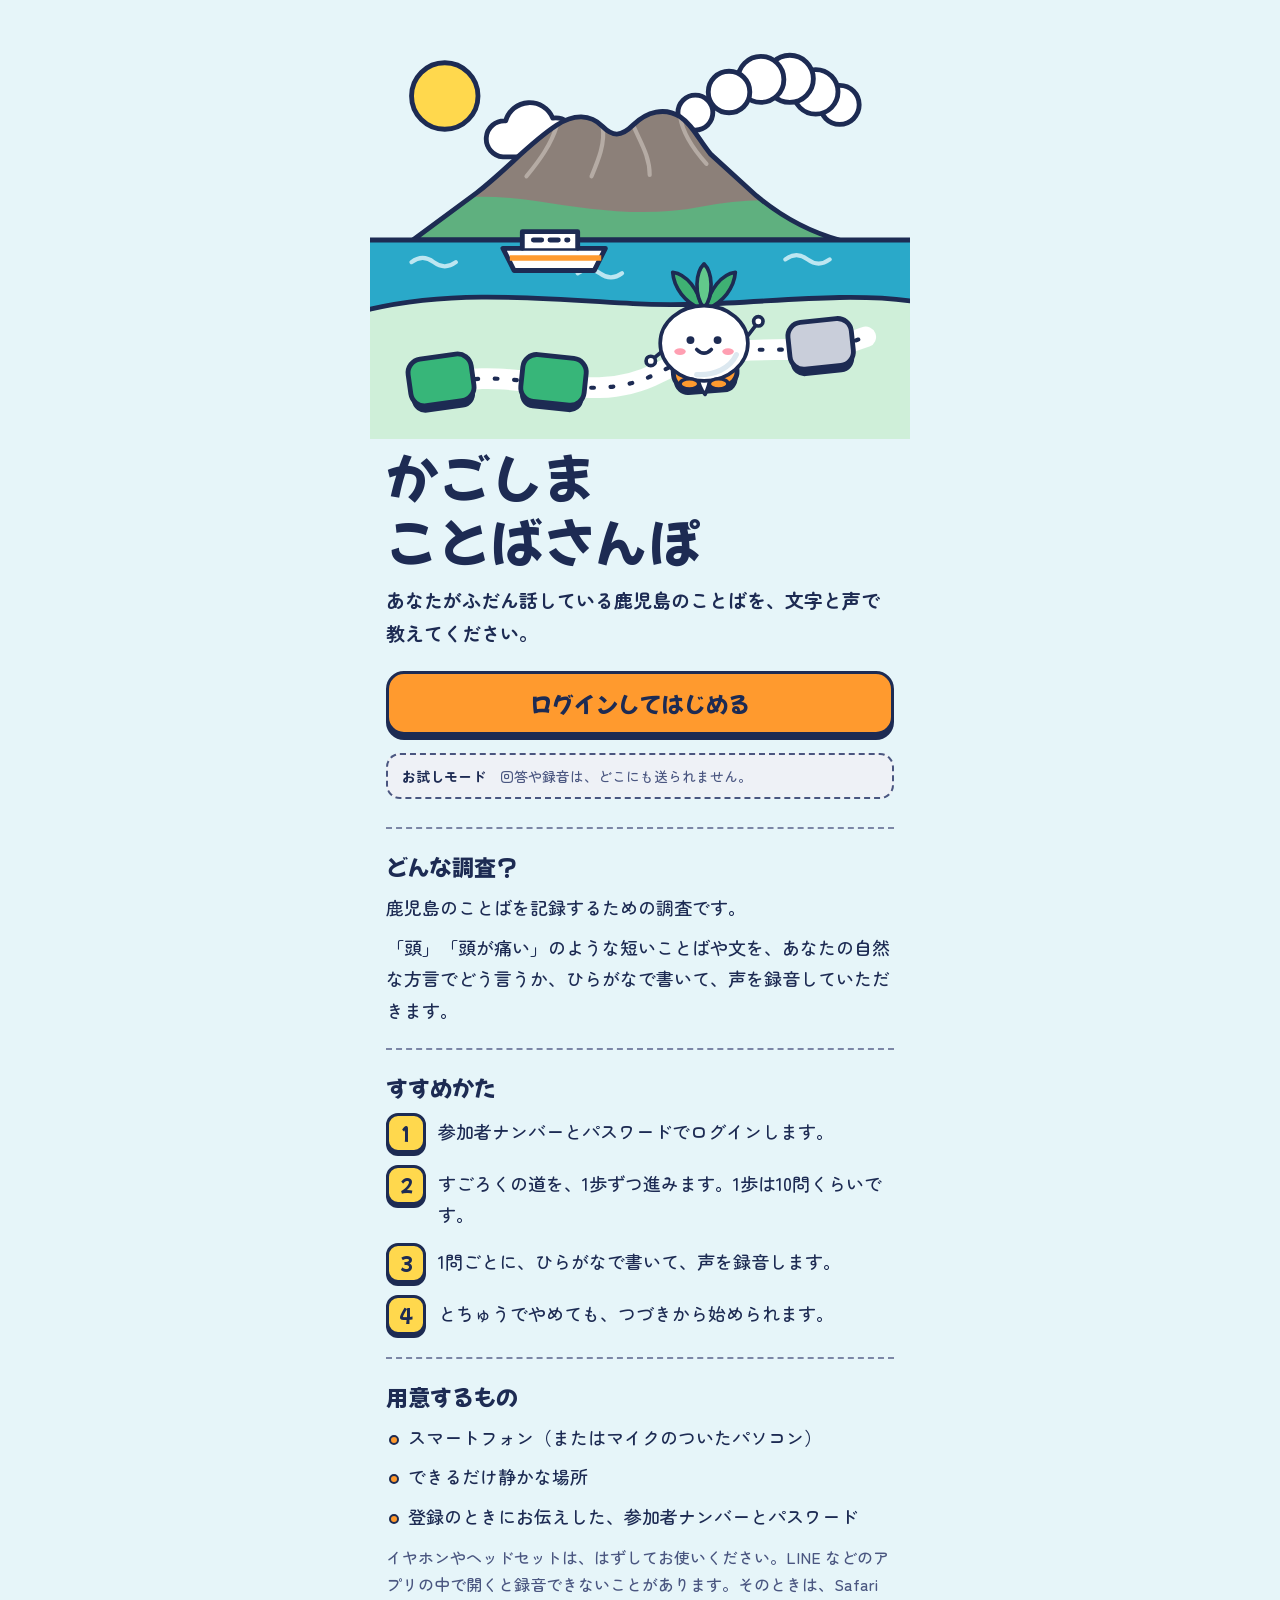
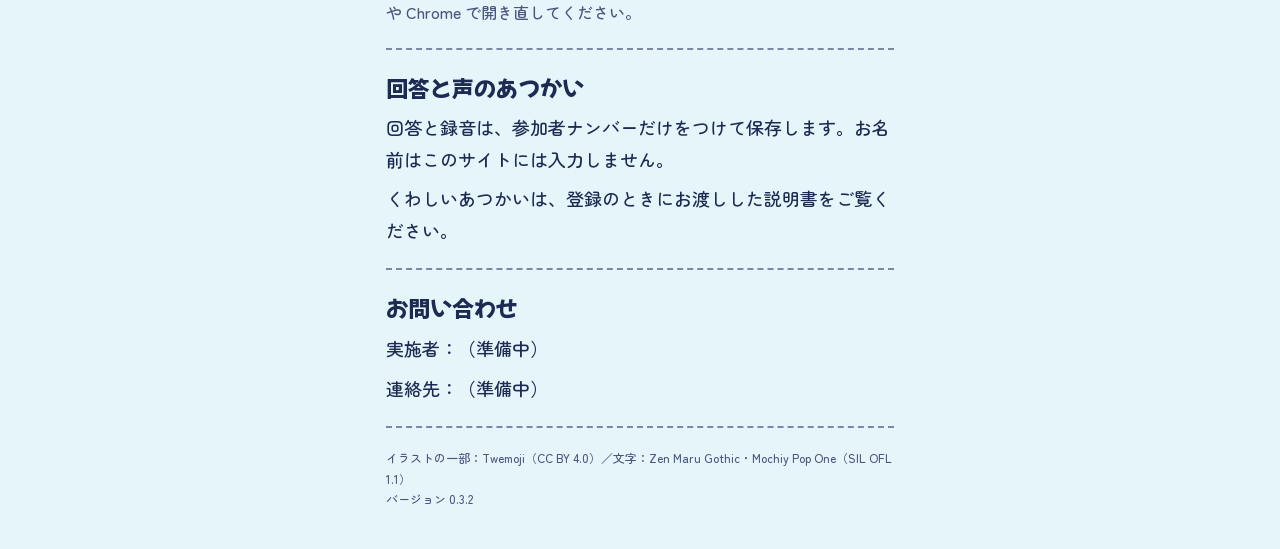
==== commit 53c3bd3a: "さいごのマスの呼び名を「あがり」から「ゴール」に変える（0.3.2） はじめのマスを「スタート」にしたのに合わせる。 地図のさいごのマス、読み上げ用の説明、歩きおえたときの画面の見出しと知らせを変更。" ====
--- a/index.html
+++ b/index.html
@@ -8,8 +8,8 @@
 <meta name="robots" content="noindex">
 <title>かごしま ことばさんぽ</title>
 <link rel="icon" href="images/favicon.svg" type="image/svg+xml">
-<link rel="stylesheet" href="css/fonts.css?v=4">
-<link rel="stylesheet" href="css/styles.css?v=4">
+<link rel="stylesheet" href="css/fonts.css?v=5">
+<link rel="stylesheet" href="css/styles.css?v=5">
 </head>
 <body>
 <div id="app" class="app">
@@ -31,15 +31,15 @@
     if (el) el.textContent = '画面を表示できませんでした。ブラウザを新しくするか、別のブラウザ（Chrome や Safari）でお試しください。';
   }, 8000);
 </script>
-<script src="config.js?v=4"></script>
-<script src="js/util.js?v=4"></script>
-<script src="js/art.js?v=4"></script>
-<script src="js/demo-data.js?v=4"></script>
-<script src="js/api.js?v=4"></script>
-<script src="js/db.js?v=4"></script>
-<script src="js/sync.js?v=4"></script>
-<script src="js/recorder.js?v=4"></script>
-<script src="js/screens.js?v=4"></script>
-<script src="js/app.js?v=4"></script>
+<script src="config.js?v=5"></script>
+<script src="js/util.js?v=5"></script>
+<script src="js/art.js?v=5"></script>
+<script src="js/demo-data.js?v=5"></script>
+<script src="js/api.js?v=5"></script>
+<script src="js/db.js?v=5"></script>
+<script src="js/sync.js?v=5"></script>
+<script src="js/recorder.js?v=5"></script>
+<script src="js/screens.js?v=5"></script>
+<script src="js/app.js?v=5"></script>
 </body>
 </html>
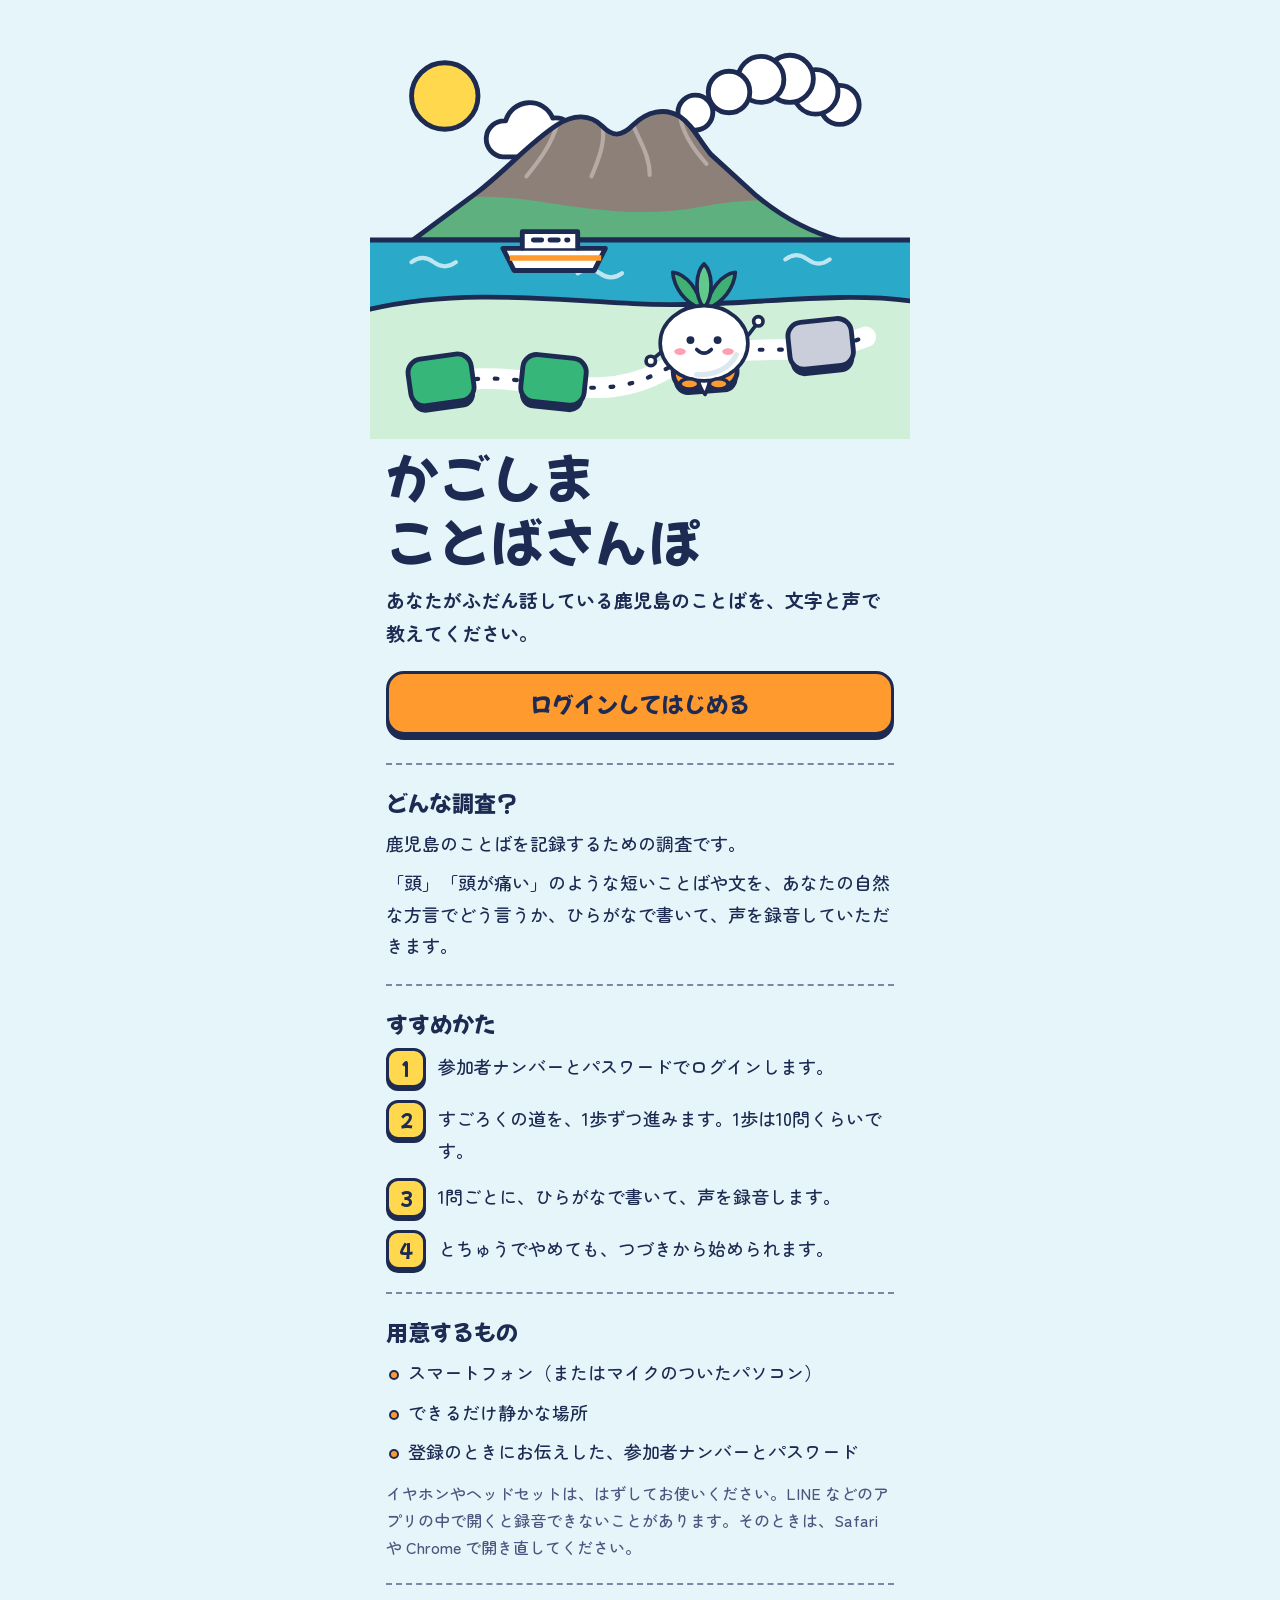
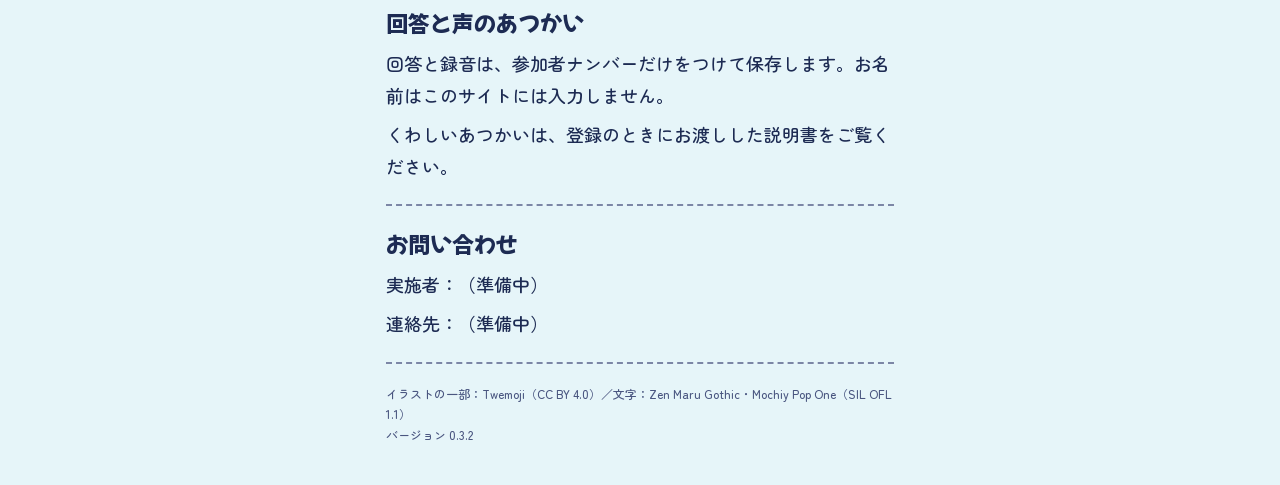
==== commit 64b7e5f0: "サイトを保存先（Google 側のウェブアプリ）につなぐ - config.js の apiUrl に、ウェブアプリのURLを入れる（お試しモードから本番の動きに変わる） - 自動テストは、confi" ====
--- a/index.html
+++ b/index.html
@@ -8,8 +8,8 @@
 <meta name="robots" content="noindex">
 <title>かごしま ことばさんぽ</title>
 <link rel="icon" href="images/favicon.svg" type="image/svg+xml">
-<link rel="stylesheet" href="css/fonts.css?v=5">
-<link rel="stylesheet" href="css/styles.css?v=5">
+<link rel="stylesheet" href="css/fonts.css?v=6">
+<link rel="stylesheet" href="css/styles.css?v=6">
 </head>
 <body>
 <div id="app" class="app">
@@ -31,15 +31,15 @@
     if (el) el.textContent = '画面を表示できませんでした。ブラウザを新しくするか、別のブラウザ（Chrome や Safari）でお試しください。';
   }, 8000);
 </script>
-<script src="config.js?v=5"></script>
-<script src="js/util.js?v=5"></script>
-<script src="js/art.js?v=5"></script>
-<script src="js/demo-data.js?v=5"></script>
-<script src="js/api.js?v=5"></script>
-<script src="js/db.js?v=5"></script>
-<script src="js/sync.js?v=5"></script>
-<script src="js/recorder.js?v=5"></script>
-<script src="js/screens.js?v=5"></script>
-<script src="js/app.js?v=5"></script>
+<script src="config.js?v=6"></script>
+<script src="js/util.js?v=6"></script>
+<script src="js/art.js?v=6"></script>
+<script src="js/demo-data.js?v=6"></script>
+<script src="js/api.js?v=6"></script>
+<script src="js/db.js?v=6"></script>
+<script src="js/sync.js?v=6"></script>
+<script src="js/recorder.js?v=6"></script>
+<script src="js/screens.js?v=6"></script>
+<script src="js/app.js?v=6"></script>
 </body>
 </html>
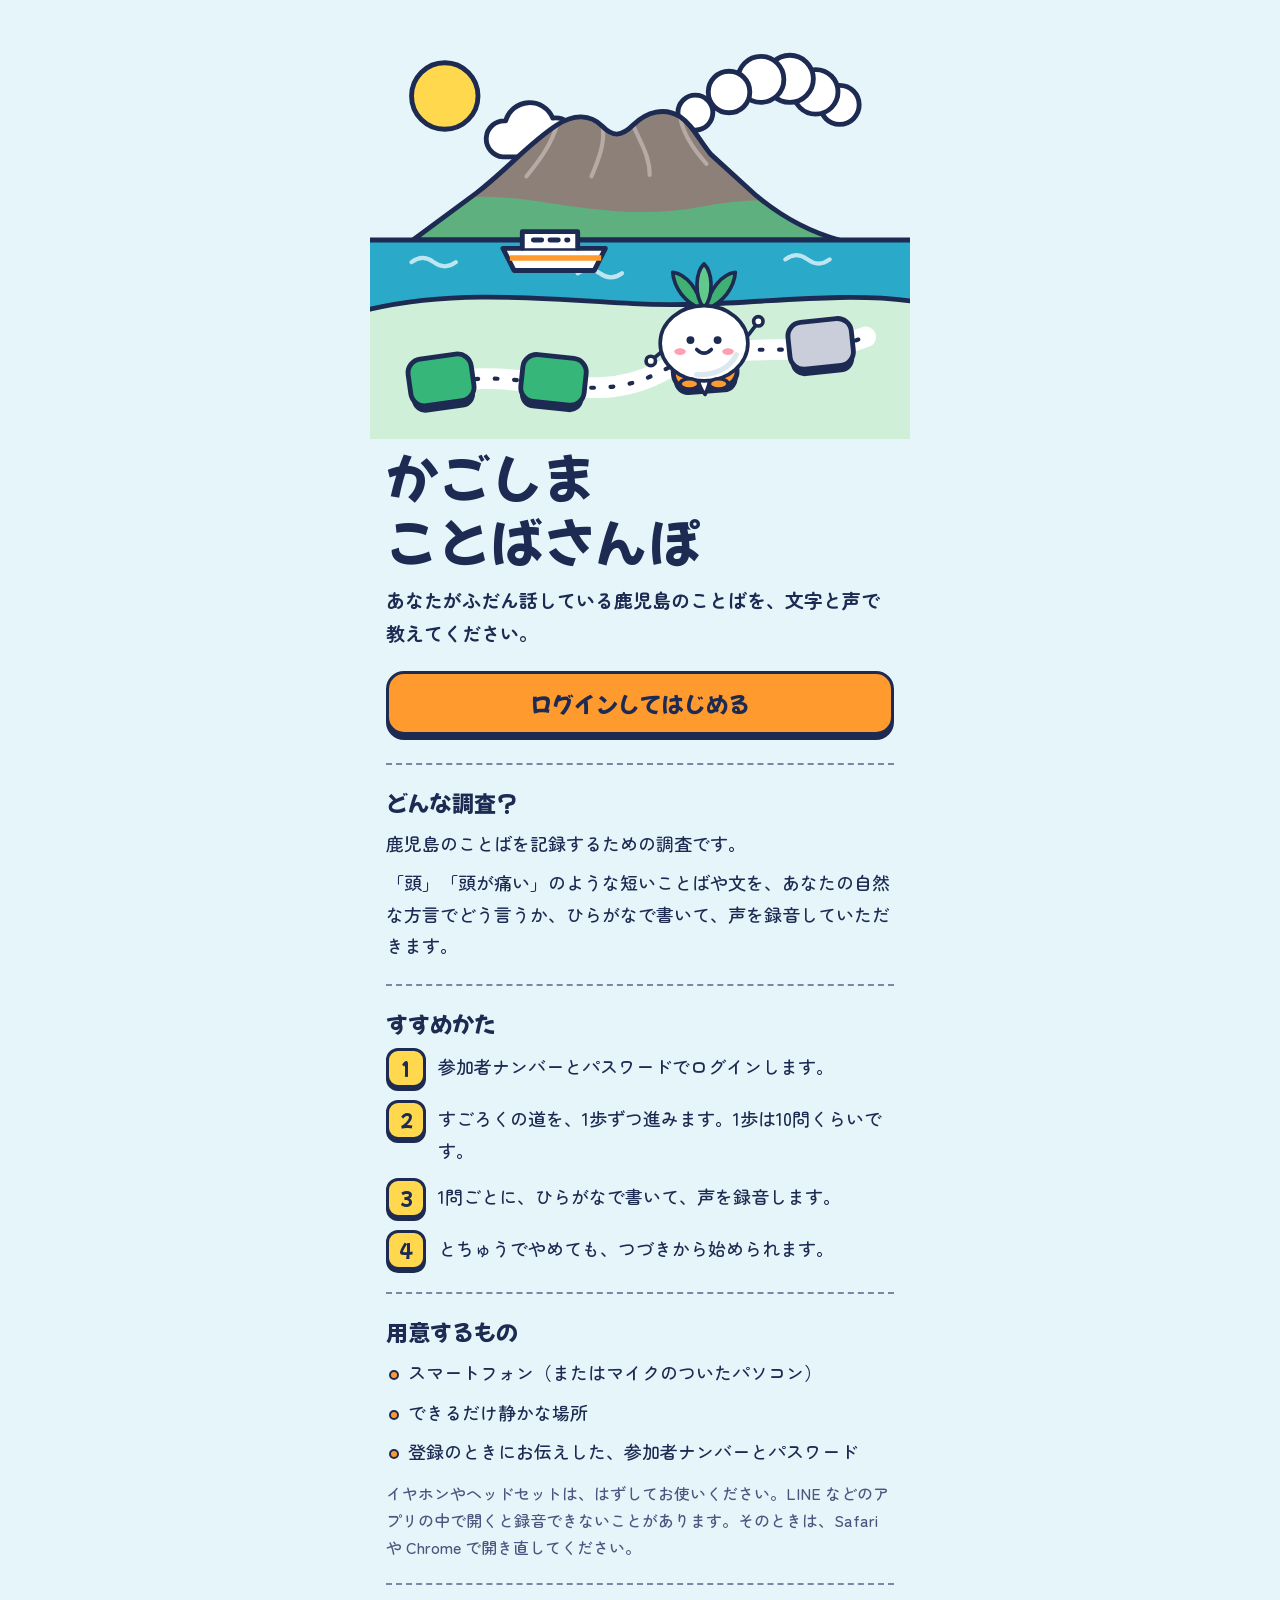
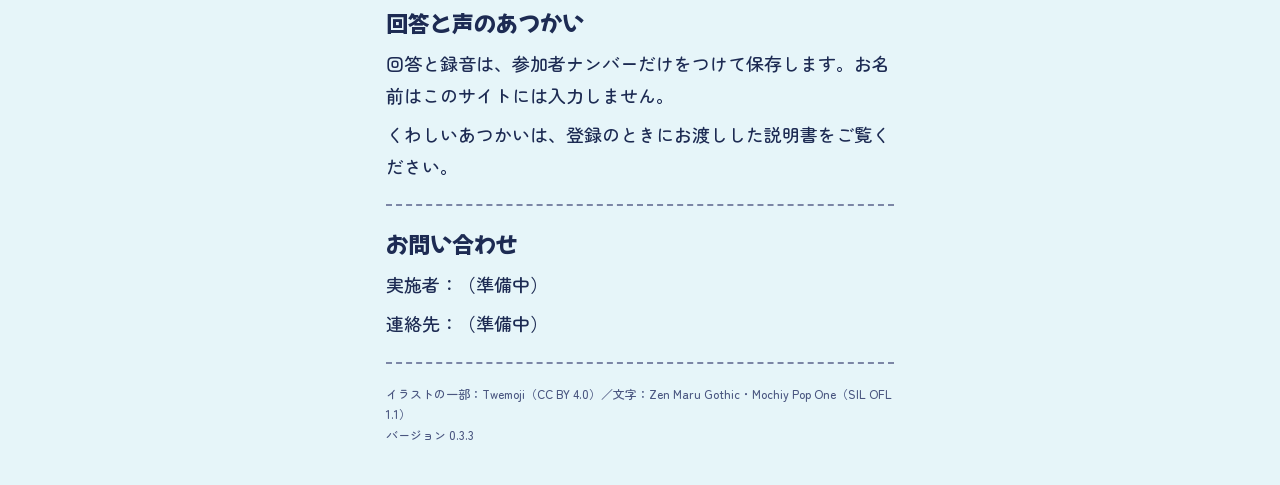
==== commit c9542f67: "音量の小さい端末（iPhone など）に合わせる（0.3.3） 実物の iPhone で録ったところ、音量の自動調整が切れるため、ふつうの声でも 最大の 3% くらいの音量で録れることがわかった（声と" ====
--- a/index.html
+++ b/index.html
@@ -8,8 +8,8 @@
 <meta name="robots" content="noindex">
 <title>かごしま ことばさんぽ</title>
 <link rel="icon" href="images/favicon.svg" type="image/svg+xml">
-<link rel="stylesheet" href="css/fonts.css?v=6">
-<link rel="stylesheet" href="css/styles.css?v=6">
+<link rel="stylesheet" href="css/fonts.css?v=7">
+<link rel="stylesheet" href="css/styles.css?v=7">
 </head>
 <body>
 <div id="app" class="app">
@@ -31,15 +31,15 @@
     if (el) el.textContent = '画面を表示できませんでした。ブラウザを新しくするか、別のブラウザ（Chrome や Safari）でお試しください。';
   }, 8000);
 </script>
-<script src="config.js?v=6"></script>
-<script src="js/util.js?v=6"></script>
-<script src="js/art.js?v=6"></script>
-<script src="js/demo-data.js?v=6"></script>
-<script src="js/api.js?v=6"></script>
-<script src="js/db.js?v=6"></script>
-<script src="js/sync.js?v=6"></script>
-<script src="js/recorder.js?v=6"></script>
-<script src="js/screens.js?v=6"></script>
-<script src="js/app.js?v=6"></script>
+<script src="config.js?v=7"></script>
+<script src="js/util.js?v=7"></script>
+<script src="js/art.js?v=7"></script>
+<script src="js/demo-data.js?v=7"></script>
+<script src="js/api.js?v=7"></script>
+<script src="js/db.js?v=7"></script>
+<script src="js/sync.js?v=7"></script>
+<script src="js/recorder.js?v=7"></script>
+<script src="js/screens.js?v=7"></script>
+<script src="js/app.js?v=7"></script>
 </body>
 </html>
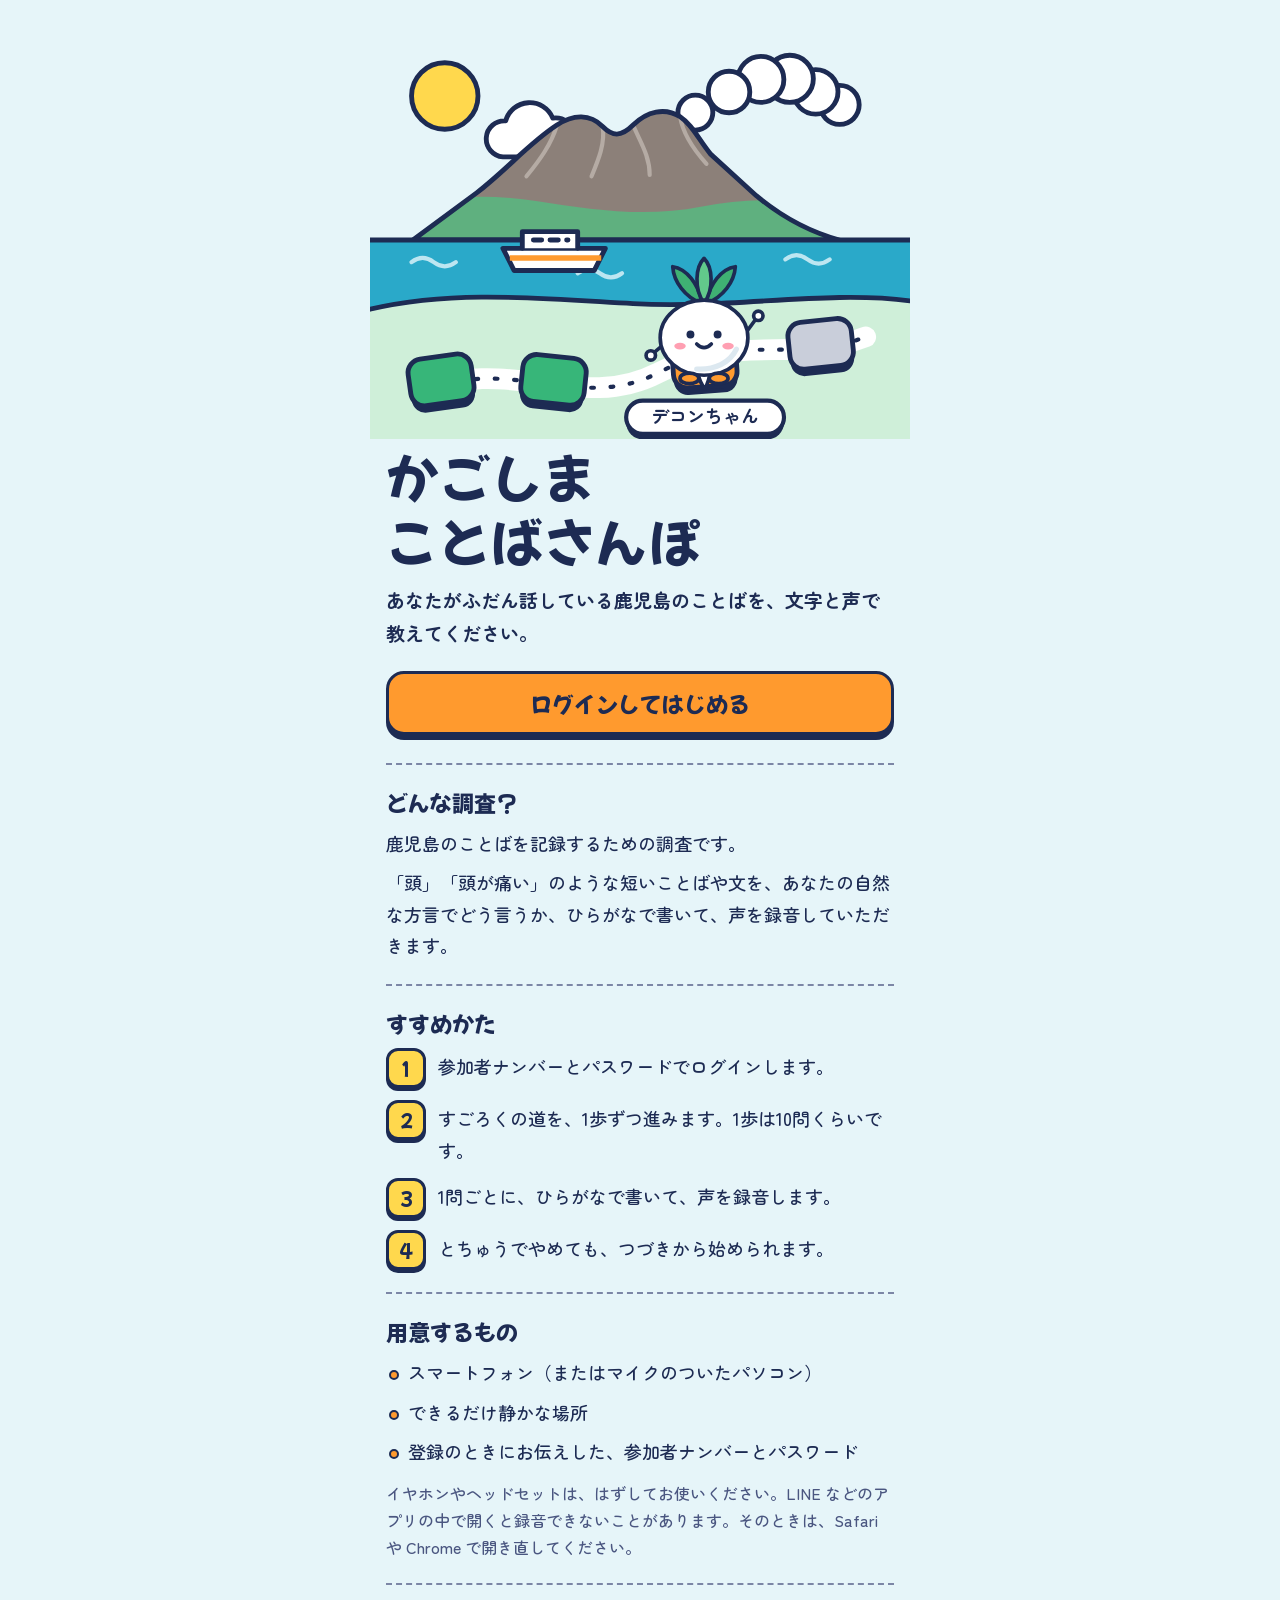
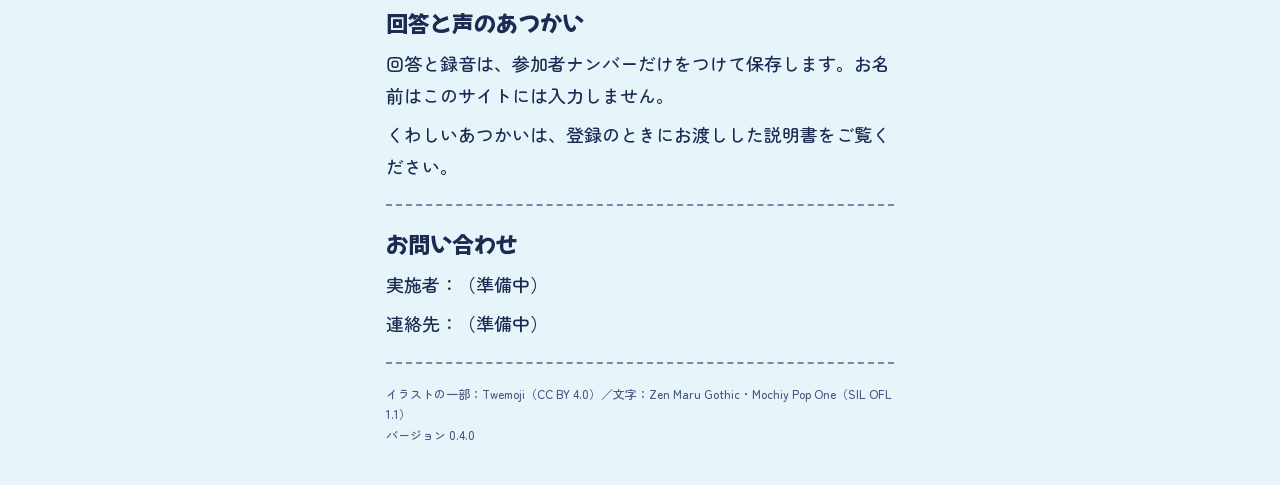
==== commit bbb325e0: "見た目を管理画面でえらべるように（案内役5種・景色2種・紹介の文章）。同じサイトを別の調査でも使えるように（?s=） - 参加者の画面 0.4.0：案内役（桜島大根・まる・はっぱ・黒と白のフレンチブル" ====
--- a/index.html
+++ b/index.html
@@ -8,8 +8,8 @@
 <meta name="robots" content="noindex">
 <title>かごしま ことばさんぽ</title>
 <link rel="icon" href="images/favicon.svg" type="image/svg+xml">
-<link rel="stylesheet" href="css/fonts.css?v=7">
-<link rel="stylesheet" href="css/styles.css?v=7">
+<link rel="stylesheet" href="css/fonts.css?v=8">
+<link rel="stylesheet" href="css/styles.css?v=8">
 </head>
 <body>
 <div id="app" class="app">
@@ -31,15 +31,16 @@
     if (el) el.textContent = '画面を表示できませんでした。ブラウザを新しくするか、別のブラウザ（Chrome や Safari）でお試しください。';
   }, 8000);
 </script>
-<script src="config.js?v=7"></script>
-<script src="js/util.js?v=7"></script>
-<script src="js/art.js?v=7"></script>
-<script src="js/demo-data.js?v=7"></script>
-<script src="js/api.js?v=7"></script>
-<script src="js/db.js?v=7"></script>
-<script src="js/sync.js?v=7"></script>
-<script src="js/recorder.js?v=7"></script>
-<script src="js/screens.js?v=7"></script>
-<script src="js/app.js?v=7"></script>
+<script src="config.js?v=8"></script>
+<script src="js/util.js?v=8"></script>
+<script src="js/mascots.js?v=8"></script>
+<script src="js/art.js?v=8"></script>
+<script src="js/demo-data.js?v=8"></script>
+<script src="js/api.js?v=8"></script>
+<script src="js/db.js?v=8"></script>
+<script src="js/sync.js?v=8"></script>
+<script src="js/recorder.js?v=8"></script>
+<script src="js/screens.js?v=8"></script>
+<script src="js/app.js?v=8"></script>
 </body>
 </html>
--- a/css/styles.css
+++ b/css/styles.css
@@ -508,14 +508,18 @@
 }
 
 /* ---------- 案内役 ---------- */
-.daikon { width: 100%; height: auto; overflow: visible; }
-.daikon--wave .daikon__arm--r { transform-box: fill-box; transform-origin: 0% 100%; animation: ks-wave 900ms ease-in-out 3 alternate; }
-.daikon--listen .daikon__sound path { animation: ks-blink 1.4s ease-in-out infinite; }
-.daikon--listen .daikon__sound path:nth-child(2) { animation-delay: 250ms; }
+.mascot { width: 100%; height: auto; overflow: visible; }
+.mascot--wave .mascot__arm--r { transform-box: fill-box; transform-origin: 0% 100%; animation: ks-wave 900ms ease-in-out 3 alternate; }
+.mascot--listen .mascot__sound path { animation: ks-blink 1.4s ease-in-out infinite; }
+.mascot--listen .mascot__sound path:nth-child(2) { animation-delay: 250ms; }
+.mascot--happa .mascot__tuft, .mascot--maru .mascot__tuft { transform-box: fill-box; transform-origin: 50% 100%; animation: ks-sway 2.2s ease-in-out infinite alternate; }
+.mascot--listen .mascot__ear { transform-box: fill-box; transform-origin: 20% 90%; animation: ks-sway 1.2s ease-in-out infinite alternate; }
+.hill { width: 100%; height: auto; }
 
 @keyframes ks-ring { 0% { opacity: 0.9; transform: scale(0.9); } 100% { opacity: 0; transform: scale(1.18); } }
 @keyframes ks-bob { from { transform: translateY(0); } to { transform: translateY(-6px); } }
 @keyframes ks-wave { from { transform: rotate(0deg); } to { transform: rotate(-22deg); } }
+@keyframes ks-sway { from { transform: rotate(-6deg); } to { transform: rotate(6deg); } }
 @keyframes ks-blink { 0%, 100% { opacity: 0.25; } 50% { opacity: 1; } }
 @keyframes ks-pop { 0% { transform: scale(0); } 100% { transform: scale(1); } }
 @keyframes ks-jump { 0% { transform: translateY(40px) scale(0.6); opacity: 0; } 100% { transform: translateY(0) scale(1); opacity: 1; } }
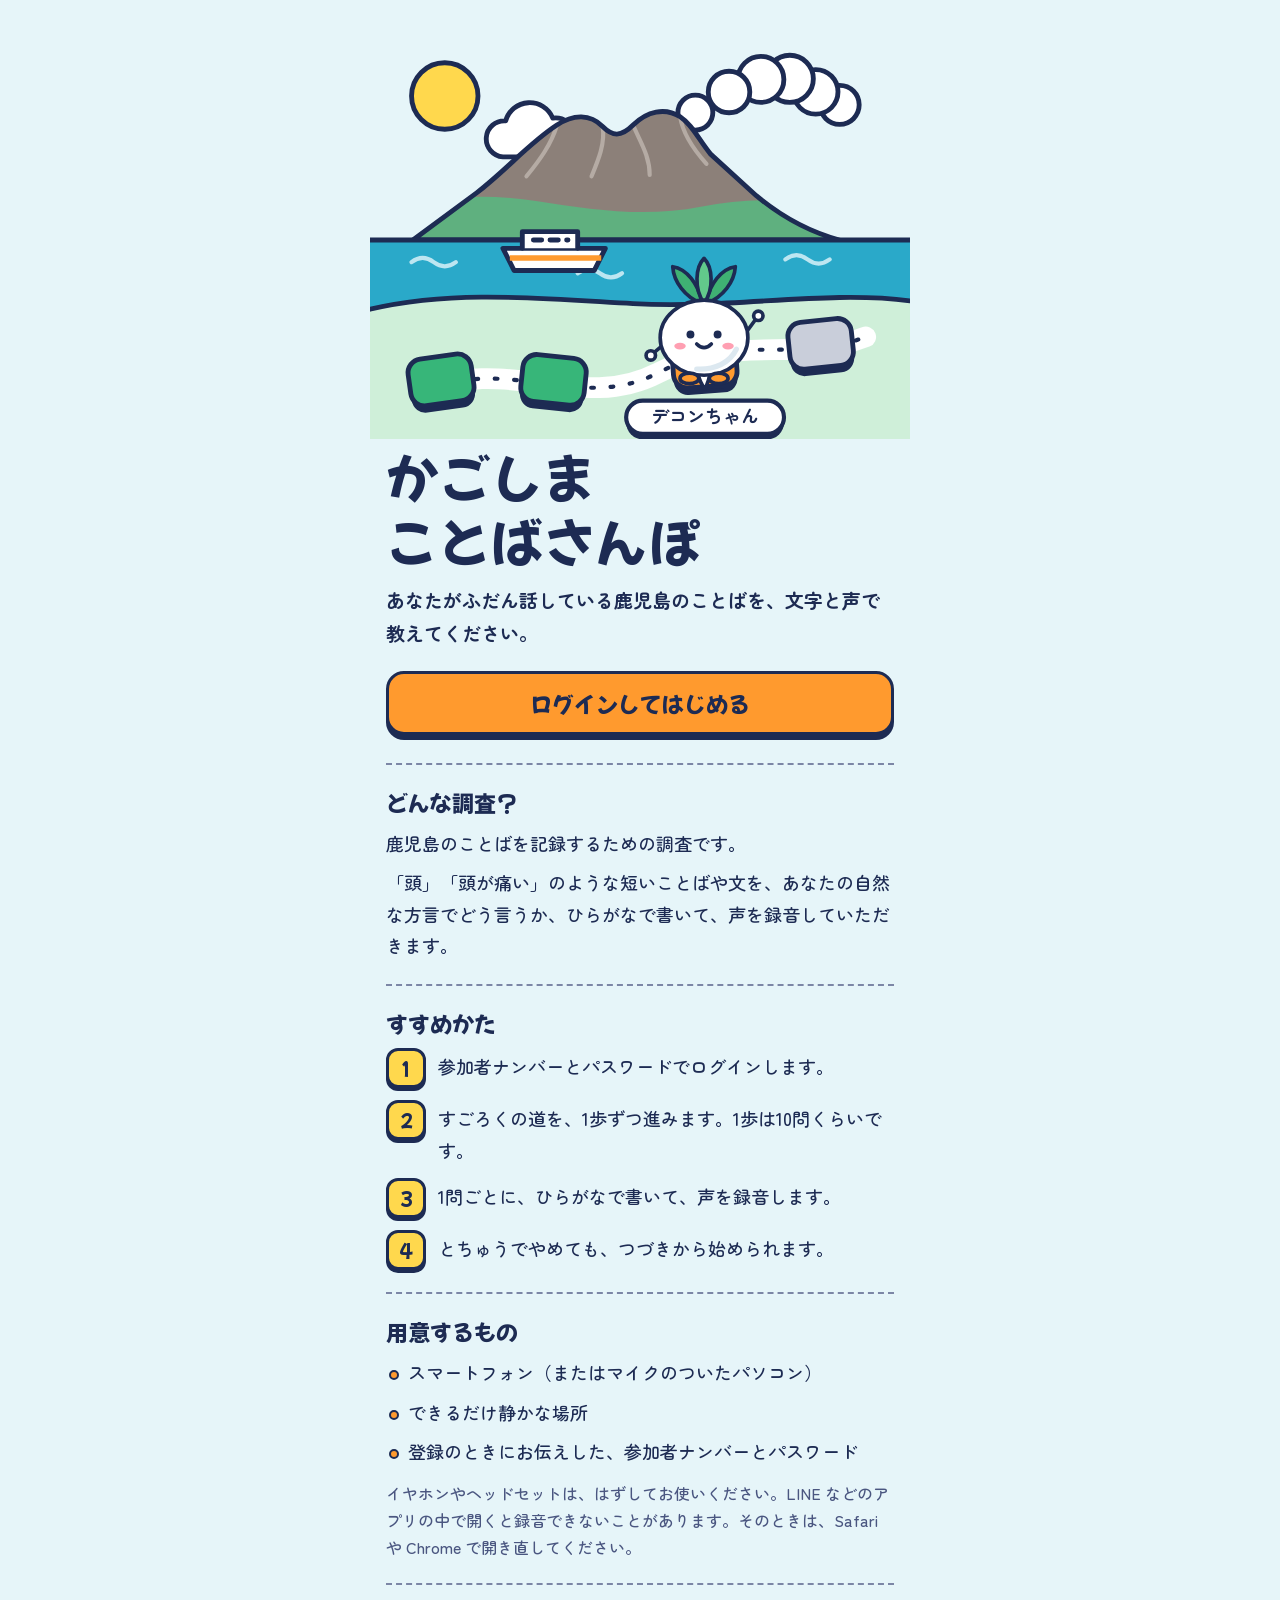
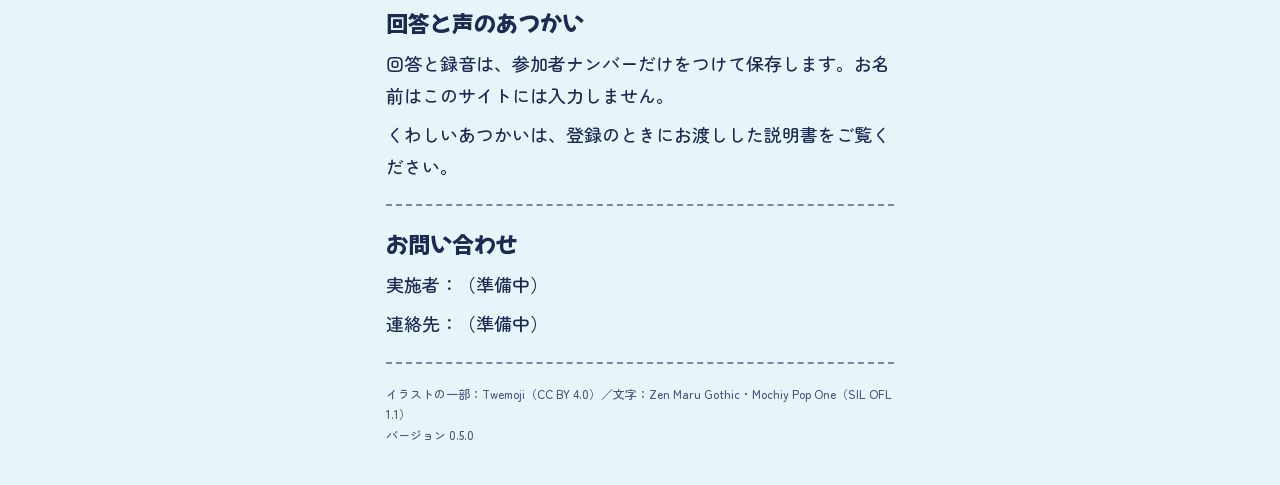
==== commit 8c35a0f3: "種別「場面」の設問を足す（絵と場面だけで「こんなとき、なんといいますか？」と聞く） - 参加者の画面 0.5.0：種別が「場面」の設問は、提示語・例文を見せず、場面を大きく出し、1つの欄と録音で答える" ====
--- a/index.html
+++ b/index.html
@@ -8,8 +8,8 @@
 <meta name="robots" content="noindex">
 <title>かごしま ことばさんぽ</title>
 <link rel="icon" href="images/favicon.svg" type="image/svg+xml">
-<link rel="stylesheet" href="css/fonts.css?v=8">
-<link rel="stylesheet" href="css/styles.css?v=8">
+<link rel="stylesheet" href="css/fonts.css?v=9">
+<link rel="stylesheet" href="css/styles.css?v=9">
 </head>
 <body>
 <div id="app" class="app">
@@ -31,16 +31,16 @@
     if (el) el.textContent = '画面を表示できませんでした。ブラウザを新しくするか、別のブラウザ（Chrome や Safari）でお試しください。';
   }, 8000);
 </script>
-<script src="config.js?v=8"></script>
-<script src="js/util.js?v=8"></script>
-<script src="js/mascots.js?v=8"></script>
-<script src="js/art.js?v=8"></script>
-<script src="js/demo-data.js?v=8"></script>
-<script src="js/api.js?v=8"></script>
-<script src="js/db.js?v=8"></script>
-<script src="js/sync.js?v=8"></script>
-<script src="js/recorder.js?v=8"></script>
-<script src="js/screens.js?v=8"></script>
-<script src="js/app.js?v=8"></script>
+<script src="config.js?v=9"></script>
+<script src="js/util.js?v=9"></script>
+<script src="js/mascots.js?v=9"></script>
+<script src="js/art.js?v=9"></script>
+<script src="js/demo-data.js?v=9"></script>
+<script src="js/api.js?v=9"></script>
+<script src="js/db.js?v=9"></script>
+<script src="js/sync.js?v=9"></script>
+<script src="js/recorder.js?v=9"></script>
+<script src="js/screens.js?v=9"></script>
+<script src="js/app.js?v=9"></script>
 </body>
 </html>
--- a/css/styles.css
+++ b/css/styles.css
@@ -376,6 +376,9 @@
 .q__prompt rt { font-size: 12px; }
 .q__rest { color: var(--ink); }
 .q__context { margin: 0 0 18px; color: var(--ink-2); font-size: 16px; line-height: 1.7; font-weight: 700; }
+.q__scene { margin: 0 0 14px; padding: 12px 16px 14px; border: 3px solid var(--ink); border-radius: 16px; background: var(--paper); font-weight: 700; font-size: 20px; line-height: 1.7; }
+.q__scene .tag { vertical-align: 0.25em; }
+.q__scene-text { display: block; margin-top: 4px; }
 .q__form { margin-top: 18px; }
 .q__example { margin-bottom: 14px; font-size: 17px; line-height: 1.8; }
 .q__example-text { font-weight: 700; font-size: 20px; }
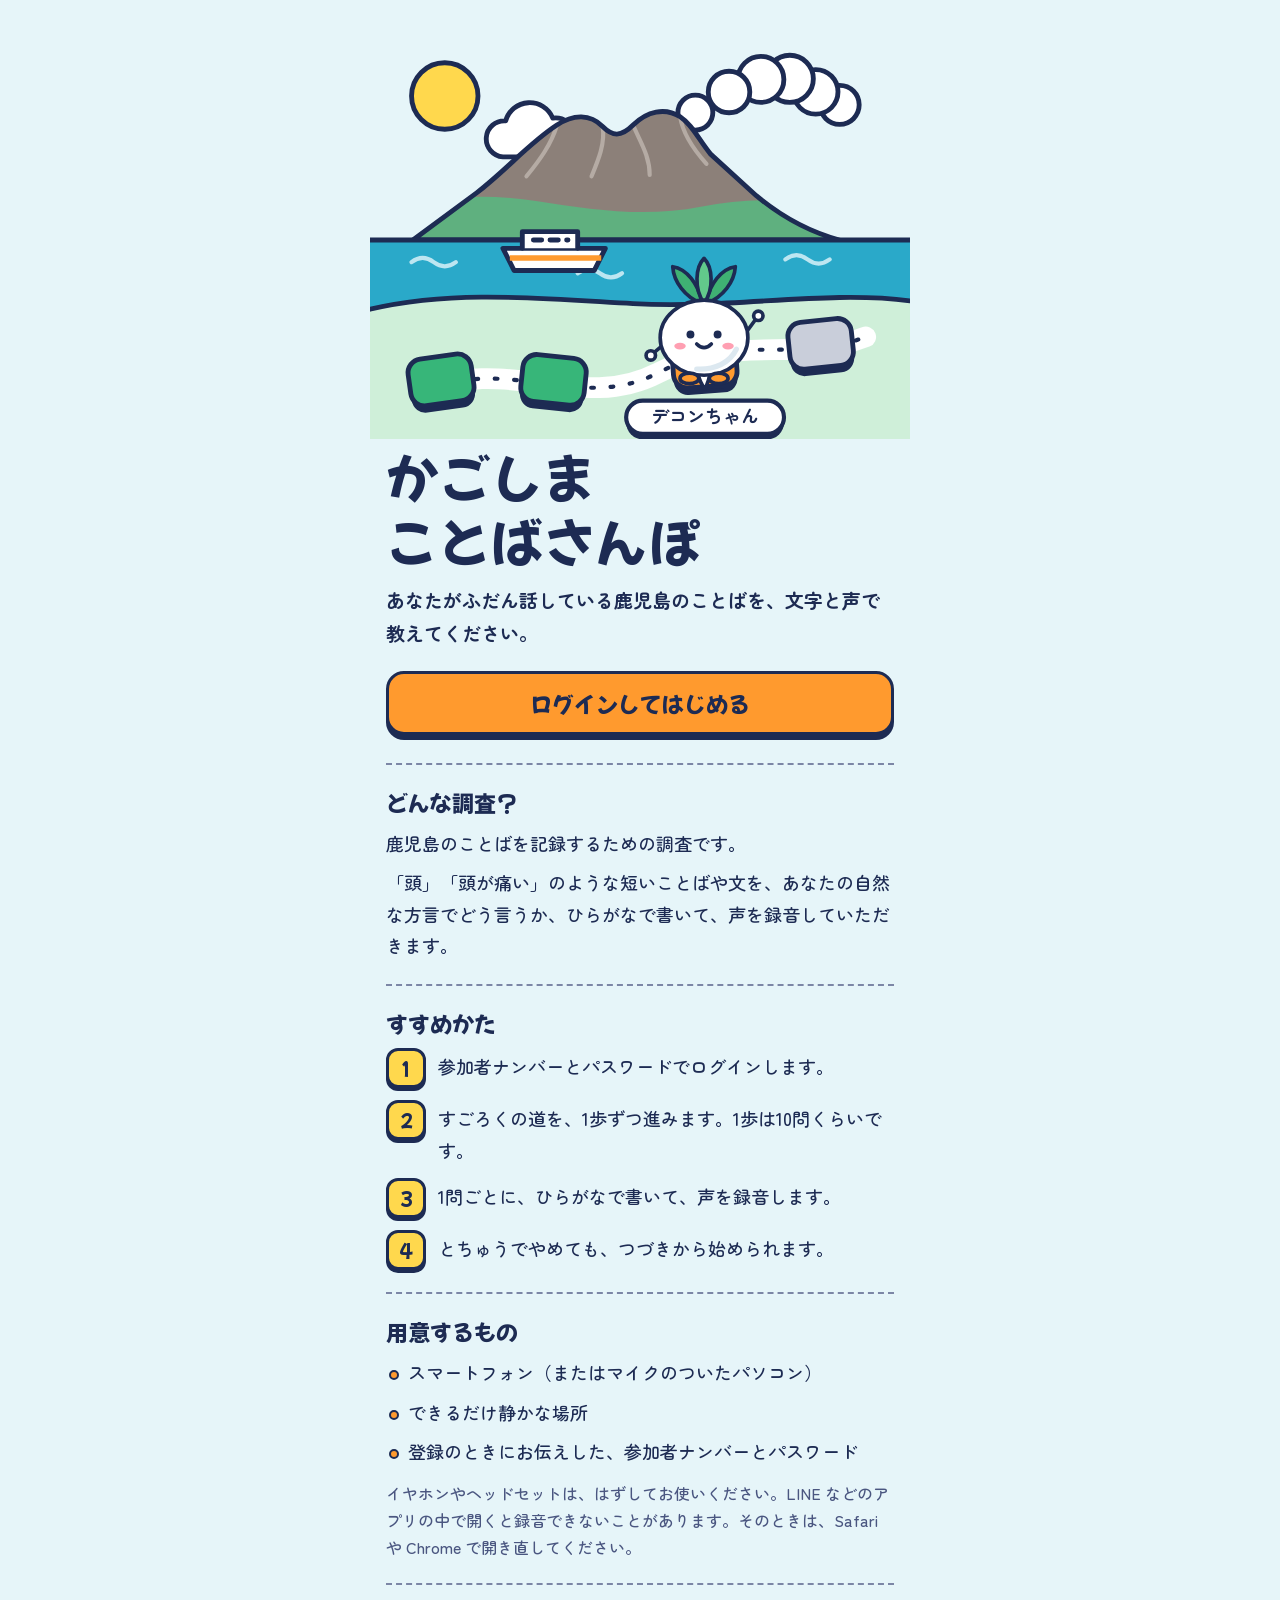
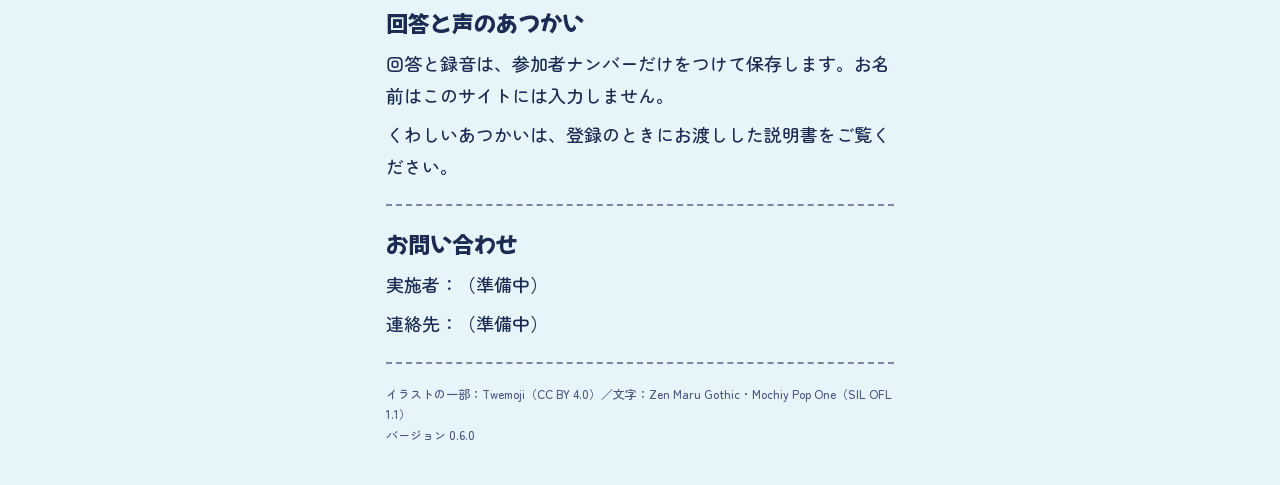
==== commit 35423768: "種別「選択」の設問を足す（候補の言い方を見せて、言えるかどうかを選んでもらう） 標準語に訳しにくい言い方や、2つの形の使い分けを確かめるための設問。 絵・場面のあとに候補（ア・イ）を見せて、「アだけ言" ====
--- a/index.html
+++ b/index.html
@@ -8,8 +8,8 @@
 <meta name="robots" content="noindex">
 <title>かごしま ことばさんぽ</title>
 <link rel="icon" href="images/favicon.svg" type="image/svg+xml">
-<link rel="stylesheet" href="css/fonts.css?v=9">
-<link rel="stylesheet" href="css/styles.css?v=9">
+<link rel="stylesheet" href="css/fonts.css?v=10">
+<link rel="stylesheet" href="css/styles.css?v=10">
 </head>
 <body>
 <div id="app" class="app">
@@ -31,16 +31,16 @@
     if (el) el.textContent = '画面を表示できませんでした。ブラウザを新しくするか、別のブラウザ（Chrome や Safari）でお試しください。';
   }, 8000);
 </script>
-<script src="config.js?v=9"></script>
-<script src="js/util.js?v=9"></script>
-<script src="js/mascots.js?v=9"></script>
-<script src="js/art.js?v=9"></script>
-<script src="js/demo-data.js?v=9"></script>
-<script src="js/api.js?v=9"></script>
-<script src="js/db.js?v=9"></script>
-<script src="js/sync.js?v=9"></script>
-<script src="js/recorder.js?v=9"></script>
-<script src="js/screens.js?v=9"></script>
-<script src="js/app.js?v=9"></script>
+<script src="config.js?v=10"></script>
+<script src="js/util.js?v=10"></script>
+<script src="js/mascots.js?v=10"></script>
+<script src="js/art.js?v=10"></script>
+<script src="js/demo-data.js?v=10"></script>
+<script src="js/api.js?v=10"></script>
+<script src="js/db.js?v=10"></script>
+<script src="js/sync.js?v=10"></script>
+<script src="js/recorder.js?v=10"></script>
+<script src="js/screens.js?v=10"></script>
+<script src="js/app.js?v=10"></script>
 </body>
 </html>
--- a/css/styles.css
+++ b/css/styles.css
@@ -272,6 +272,18 @@
 .seg__input:focus { box-shadow: inset 0 0 0 4px var(--sun); }
 .segs--missing .seg { border-color: var(--rec); }
 .segs--missing .seg__input { background: var(--rec-pale); }
+/* 種別「選択」：候補の言い方（ア・イ）と、選択肢 */
+.cands { list-style: none; margin: 0 0 16px; padding: 0; display: grid; gap: 10px; }
+.cand { display: flex; align-items: flex-start; gap: 10px; padding: 12px; border: 3px solid var(--ink); border-radius: 14px; background: var(--sun-pale); font-weight: 700; font-size: 18px; line-height: 1.6; }
+.cand__mark { flex: none; display: inline-flex; align-items: center; justify-content: center; width: 29px; height: 29px; border-radius: 50%; background: var(--ink); color: #fff; font-size: 16px; line-height: 1; }
+.cand__text { min-width: 0; overflow-wrap: anywhere; word-break: auto-phrase; }
+.cand__text rt { font-size: 11px; }
+.choice { display: grid; gap: 10px; }
+.choice__opt { display: flex; align-items: center; gap: 12px; min-height: 52px; padding: 8px 14px; border: 2px solid var(--ink); border-radius: 14px; background: var(--paper); font-weight: 700; font-size: 18px; line-height: 1.5; cursor: pointer; }
+.choice__input { flex: none; width: 24px; height: 24px; margin: 0; accent-color: var(--bay-deep); }
+.choice__opt:has(.choice__input:checked) { background: var(--bay-pale); box-shadow: 0 3px 0 var(--ink); }
+.choice__opt:has(.choice__input:focus-visible) { outline: 3px solid var(--bay-deep); outline-offset: 2px; }
+.choice--missing .choice__opt { border-color: var(--rec); background: var(--rec-pale); }
 
 /* ---------- 紹介ページ ---------- */
 .intro { padding-top: 12px; }
